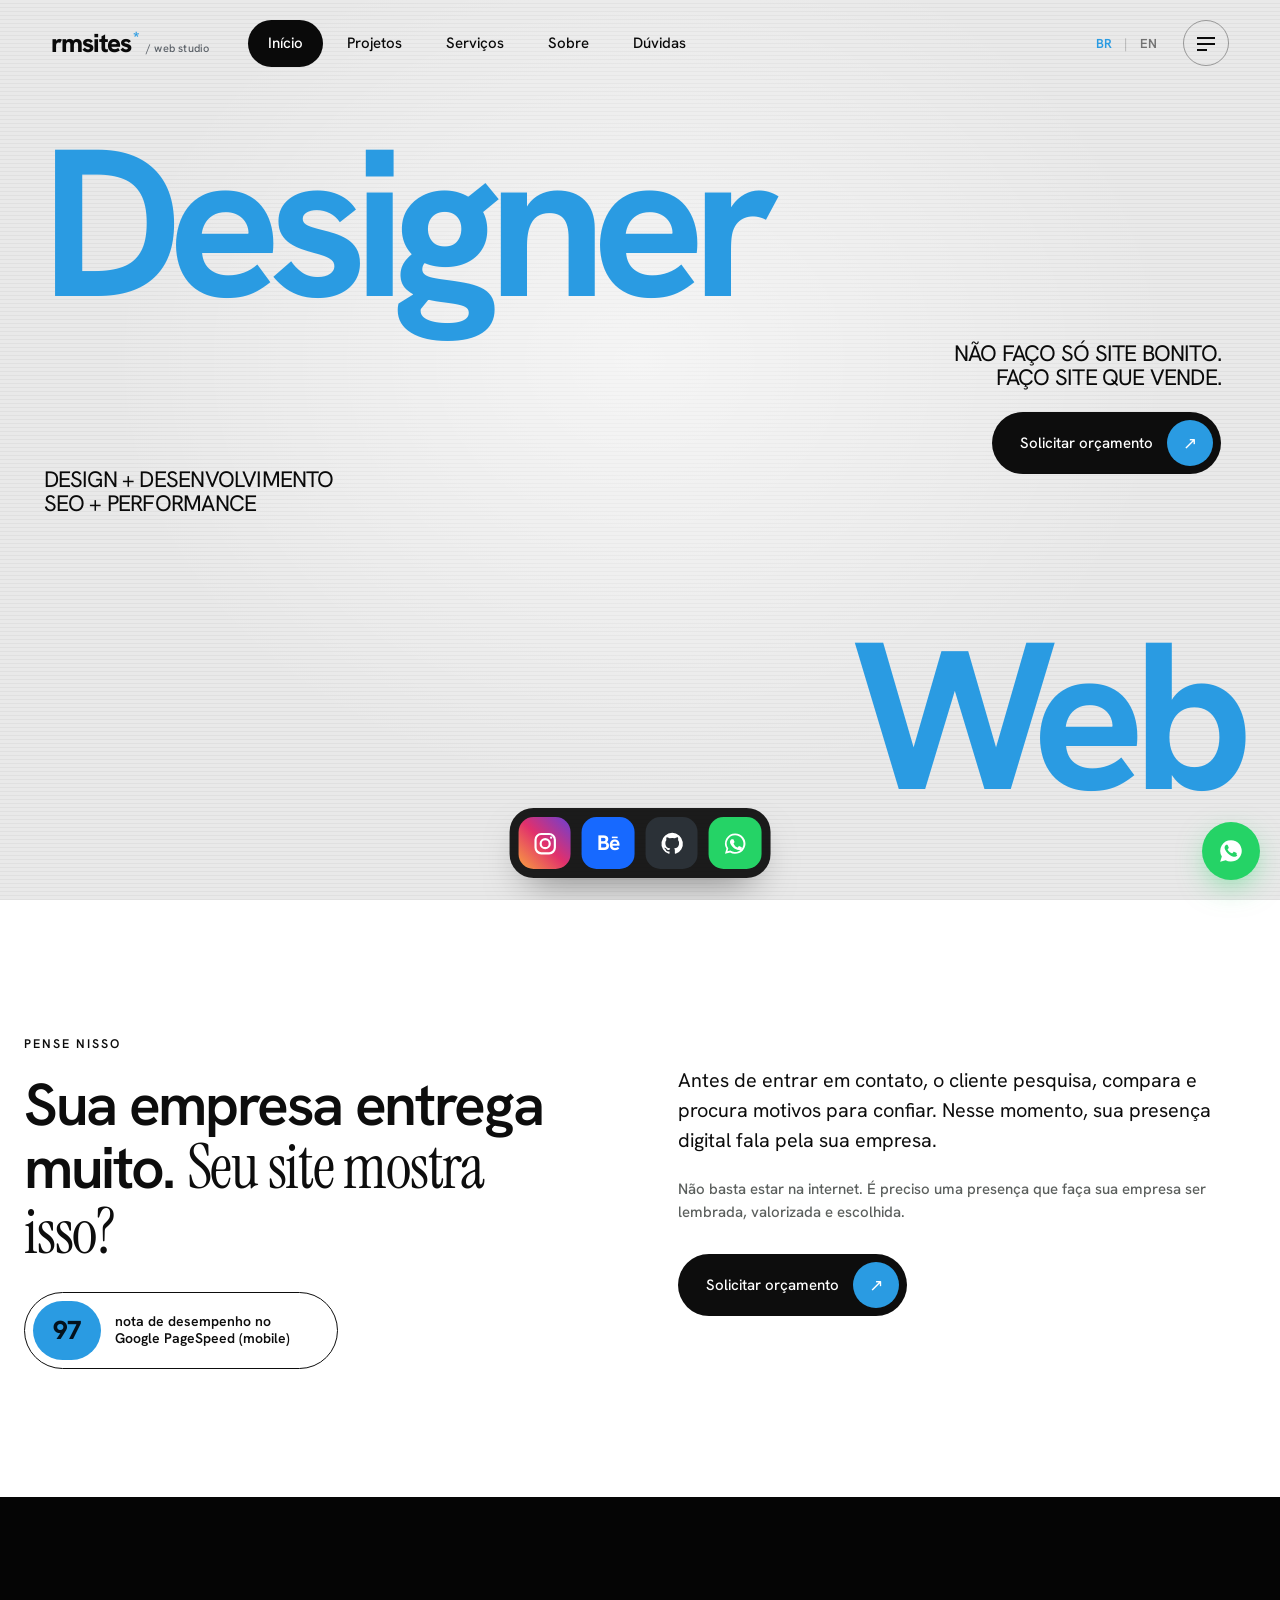
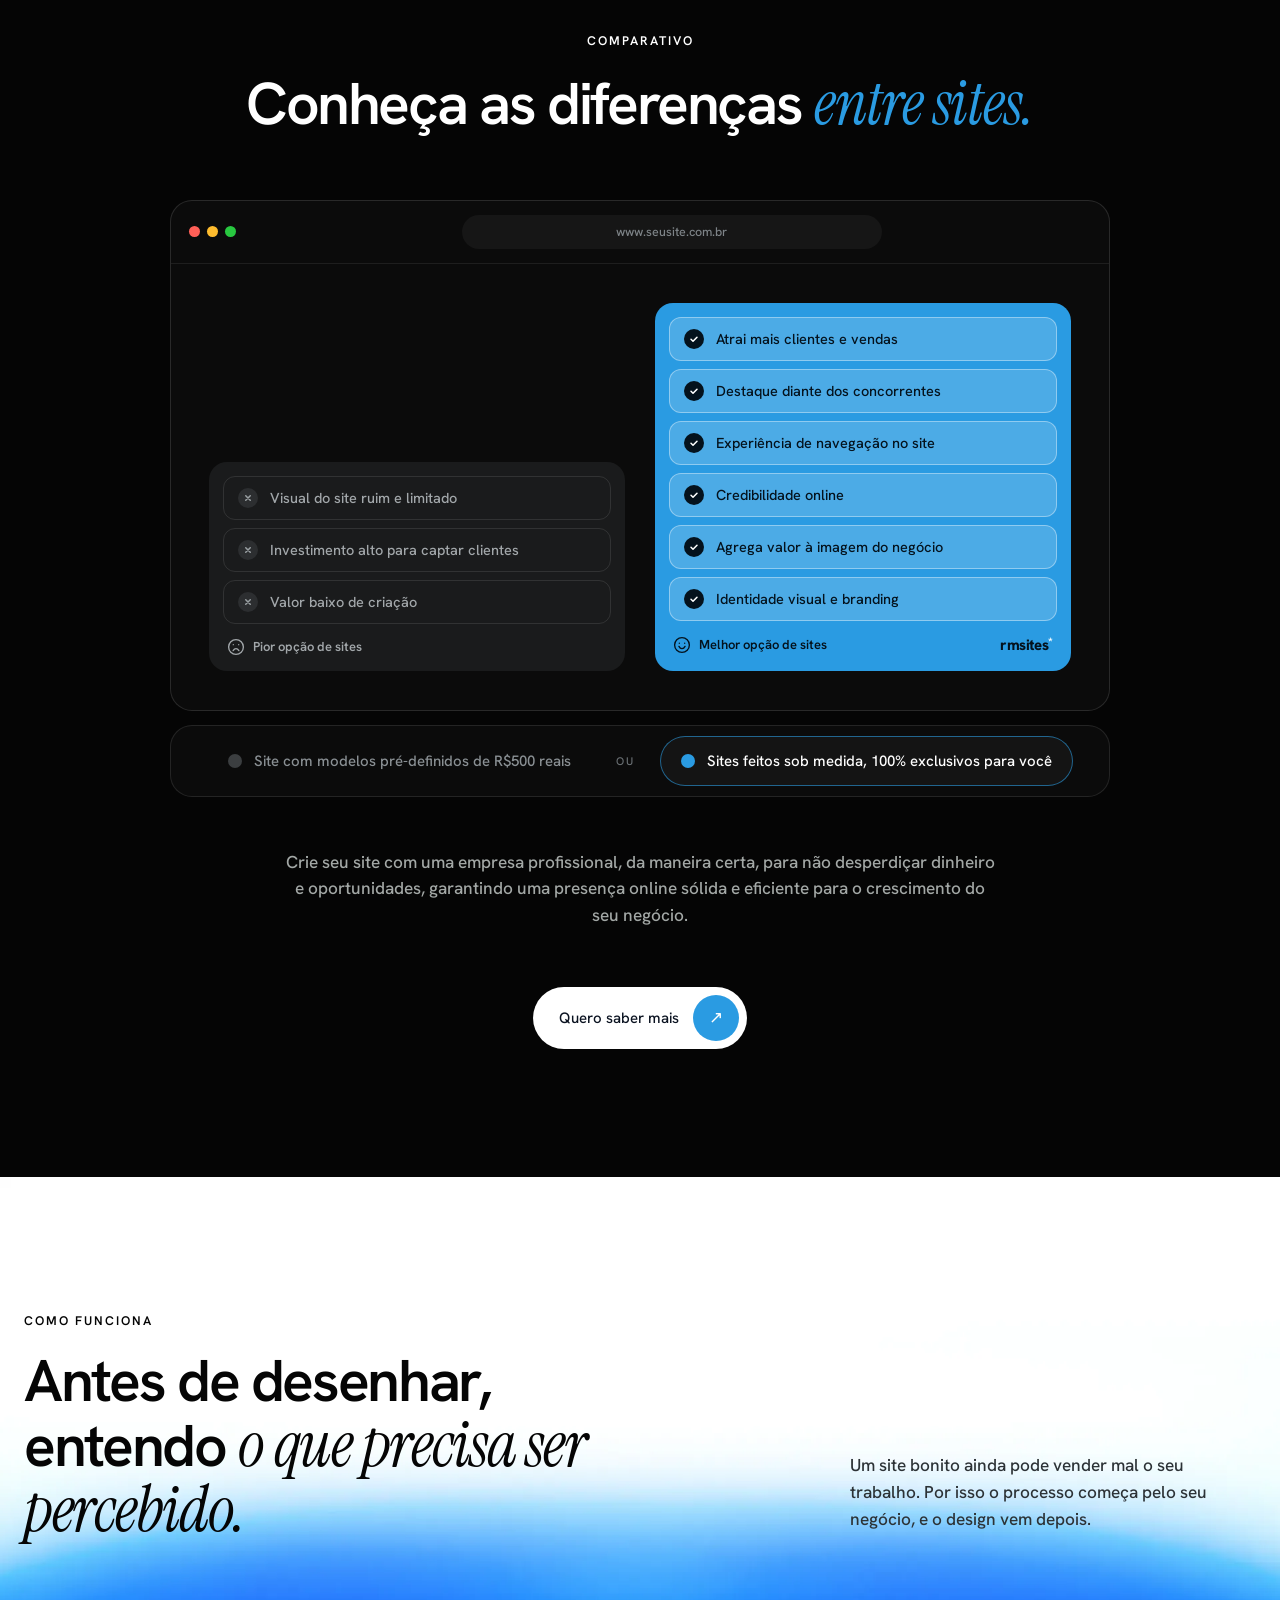
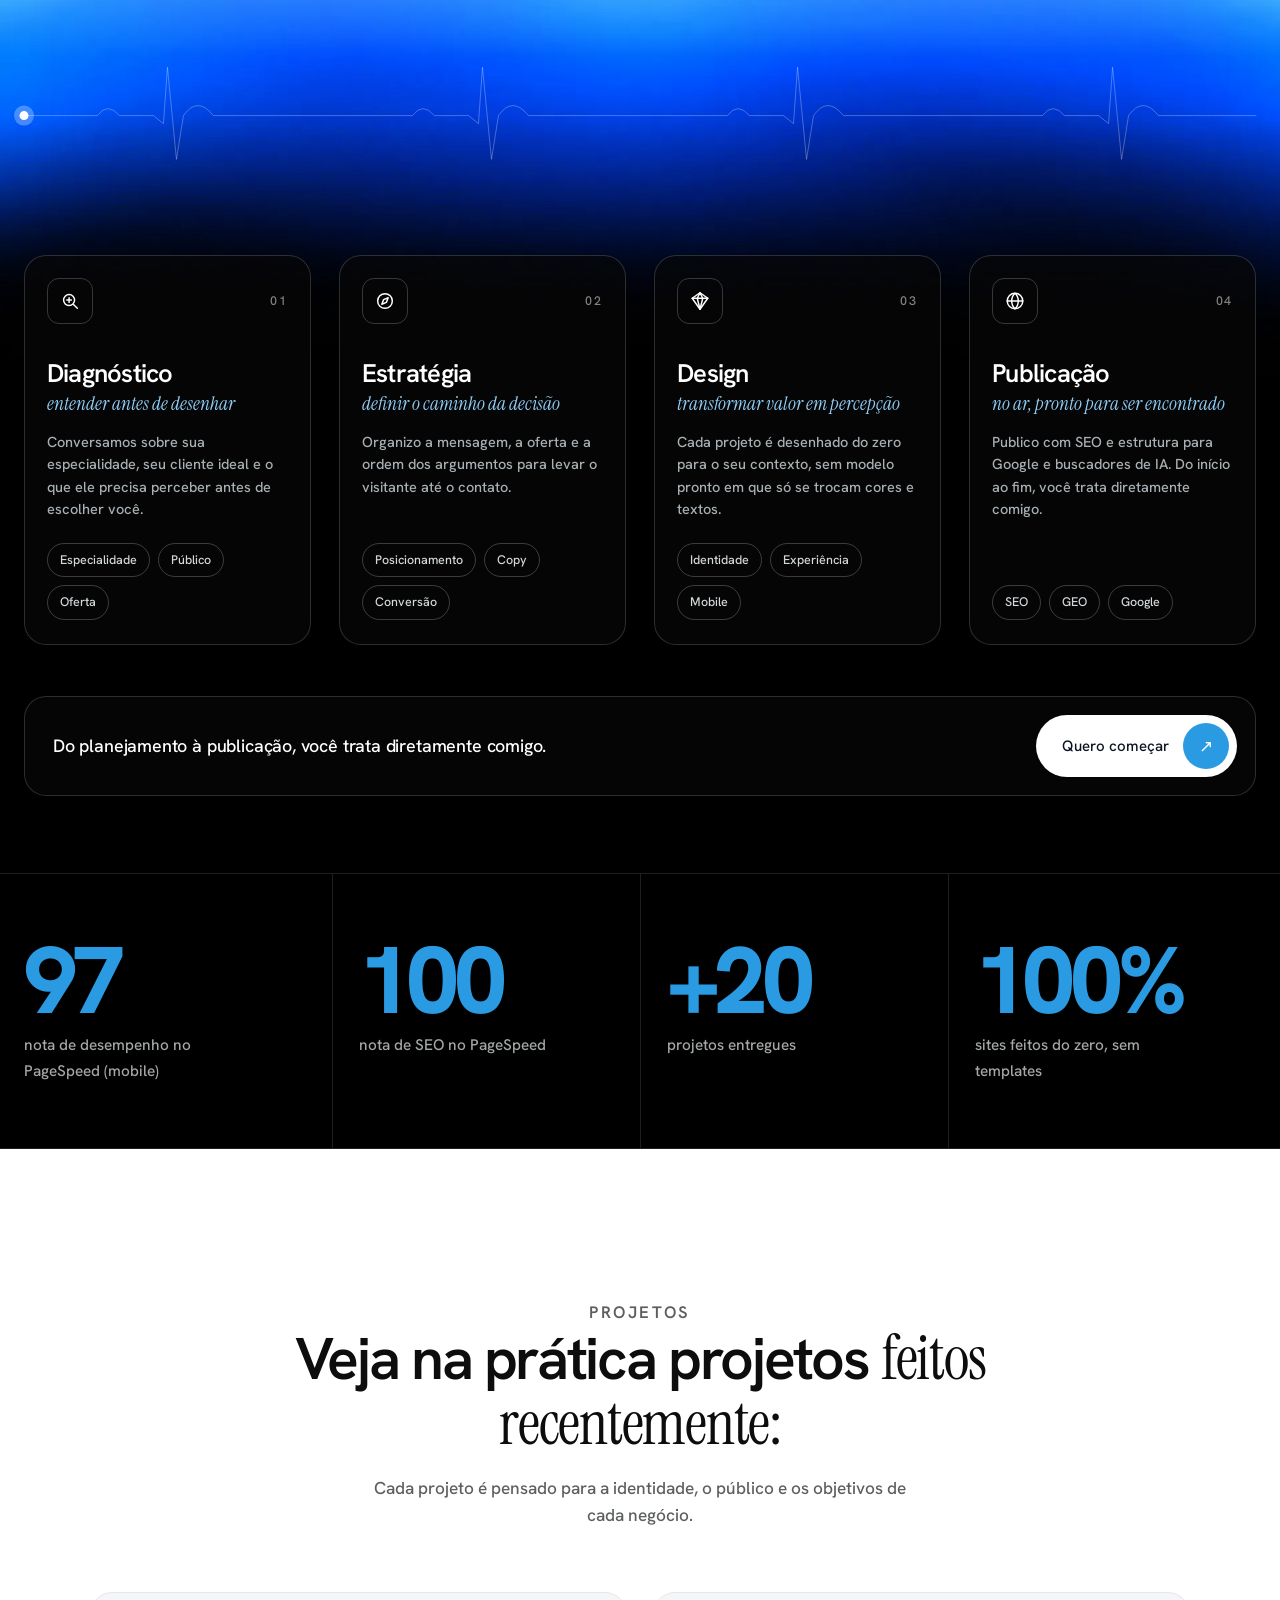
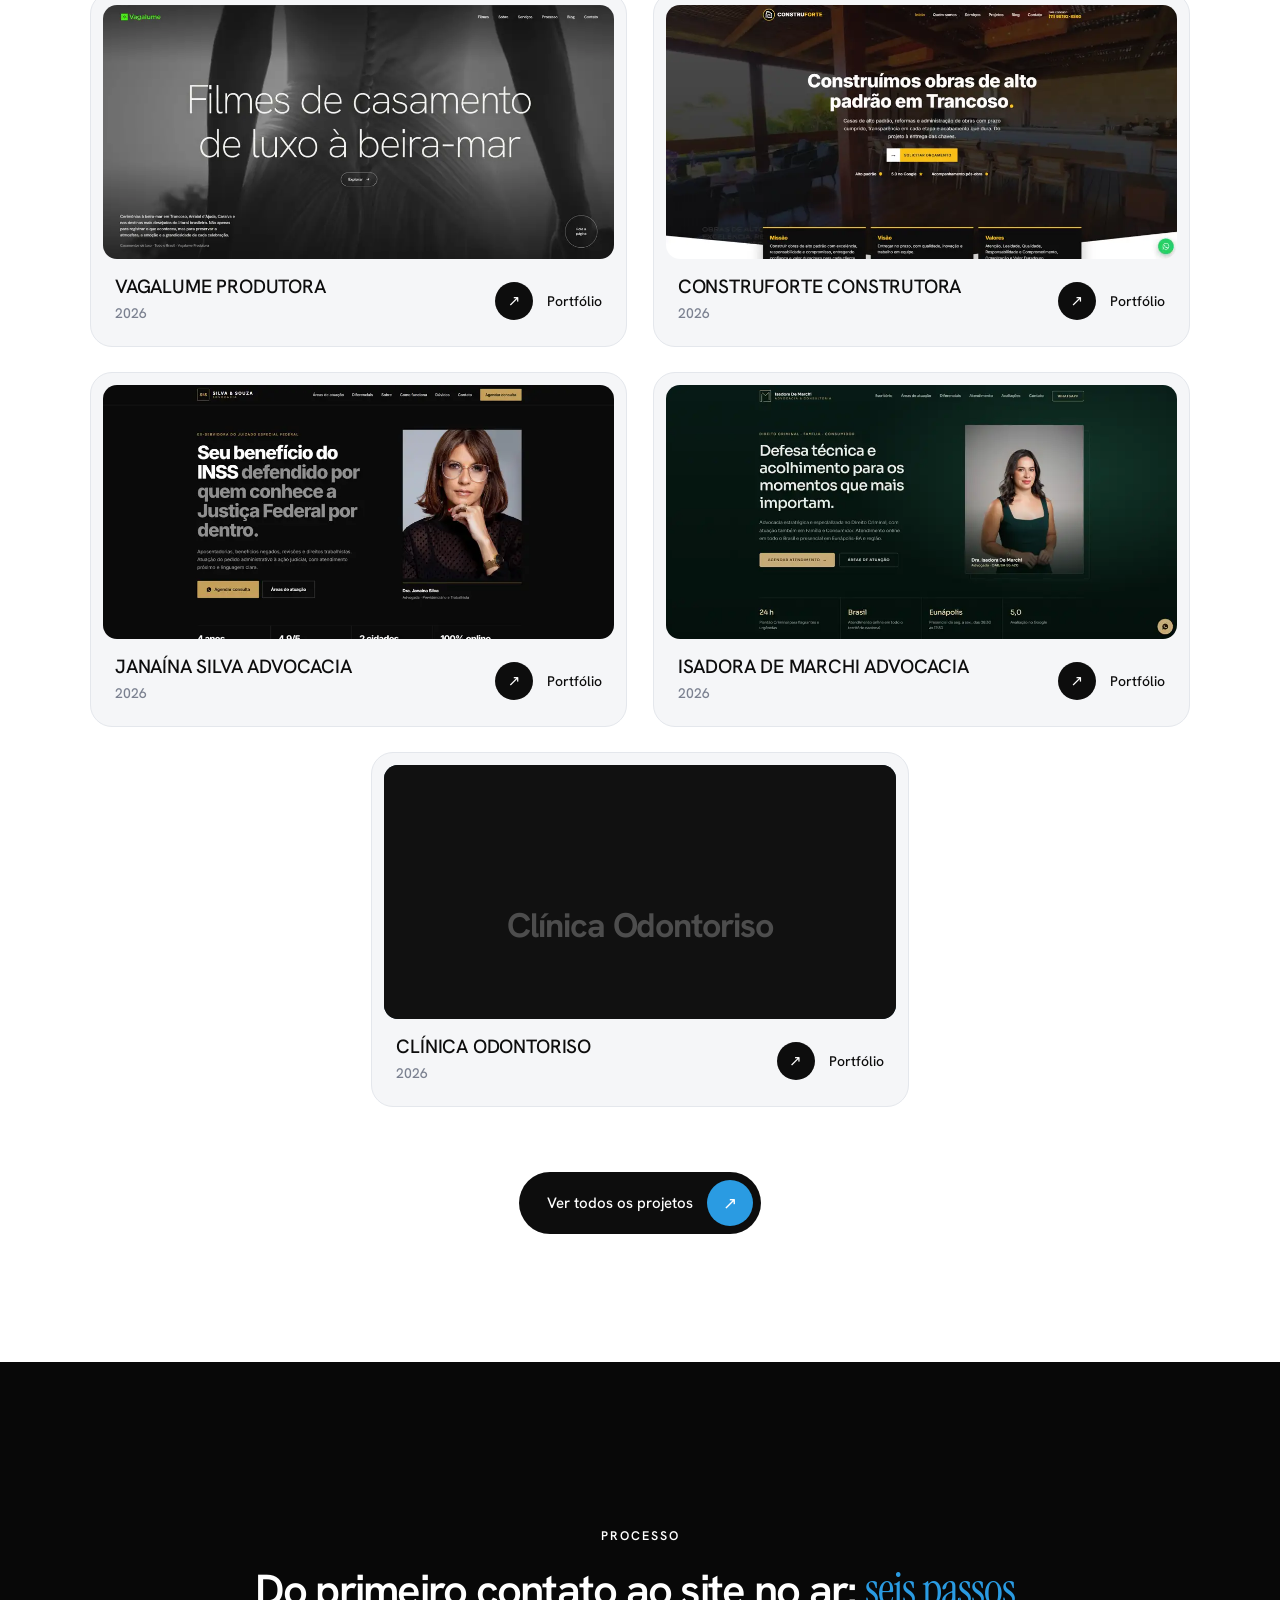
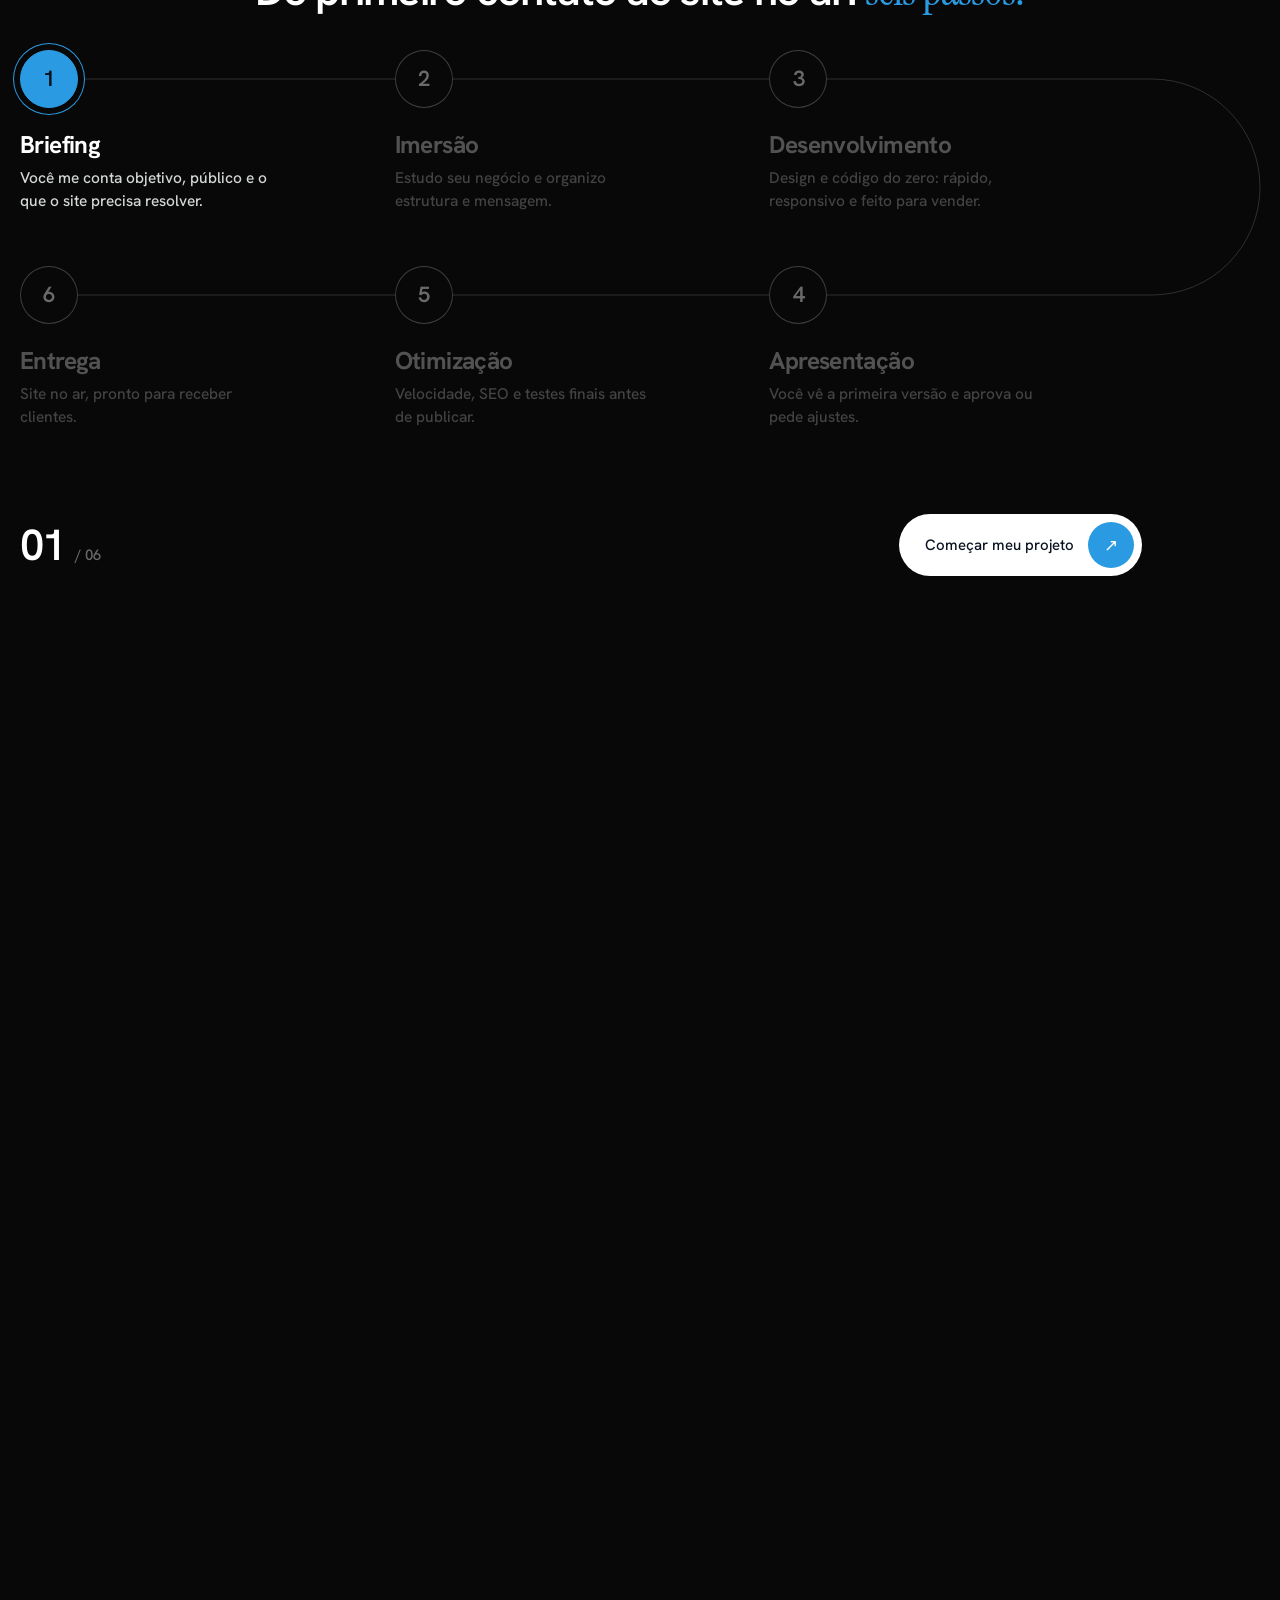
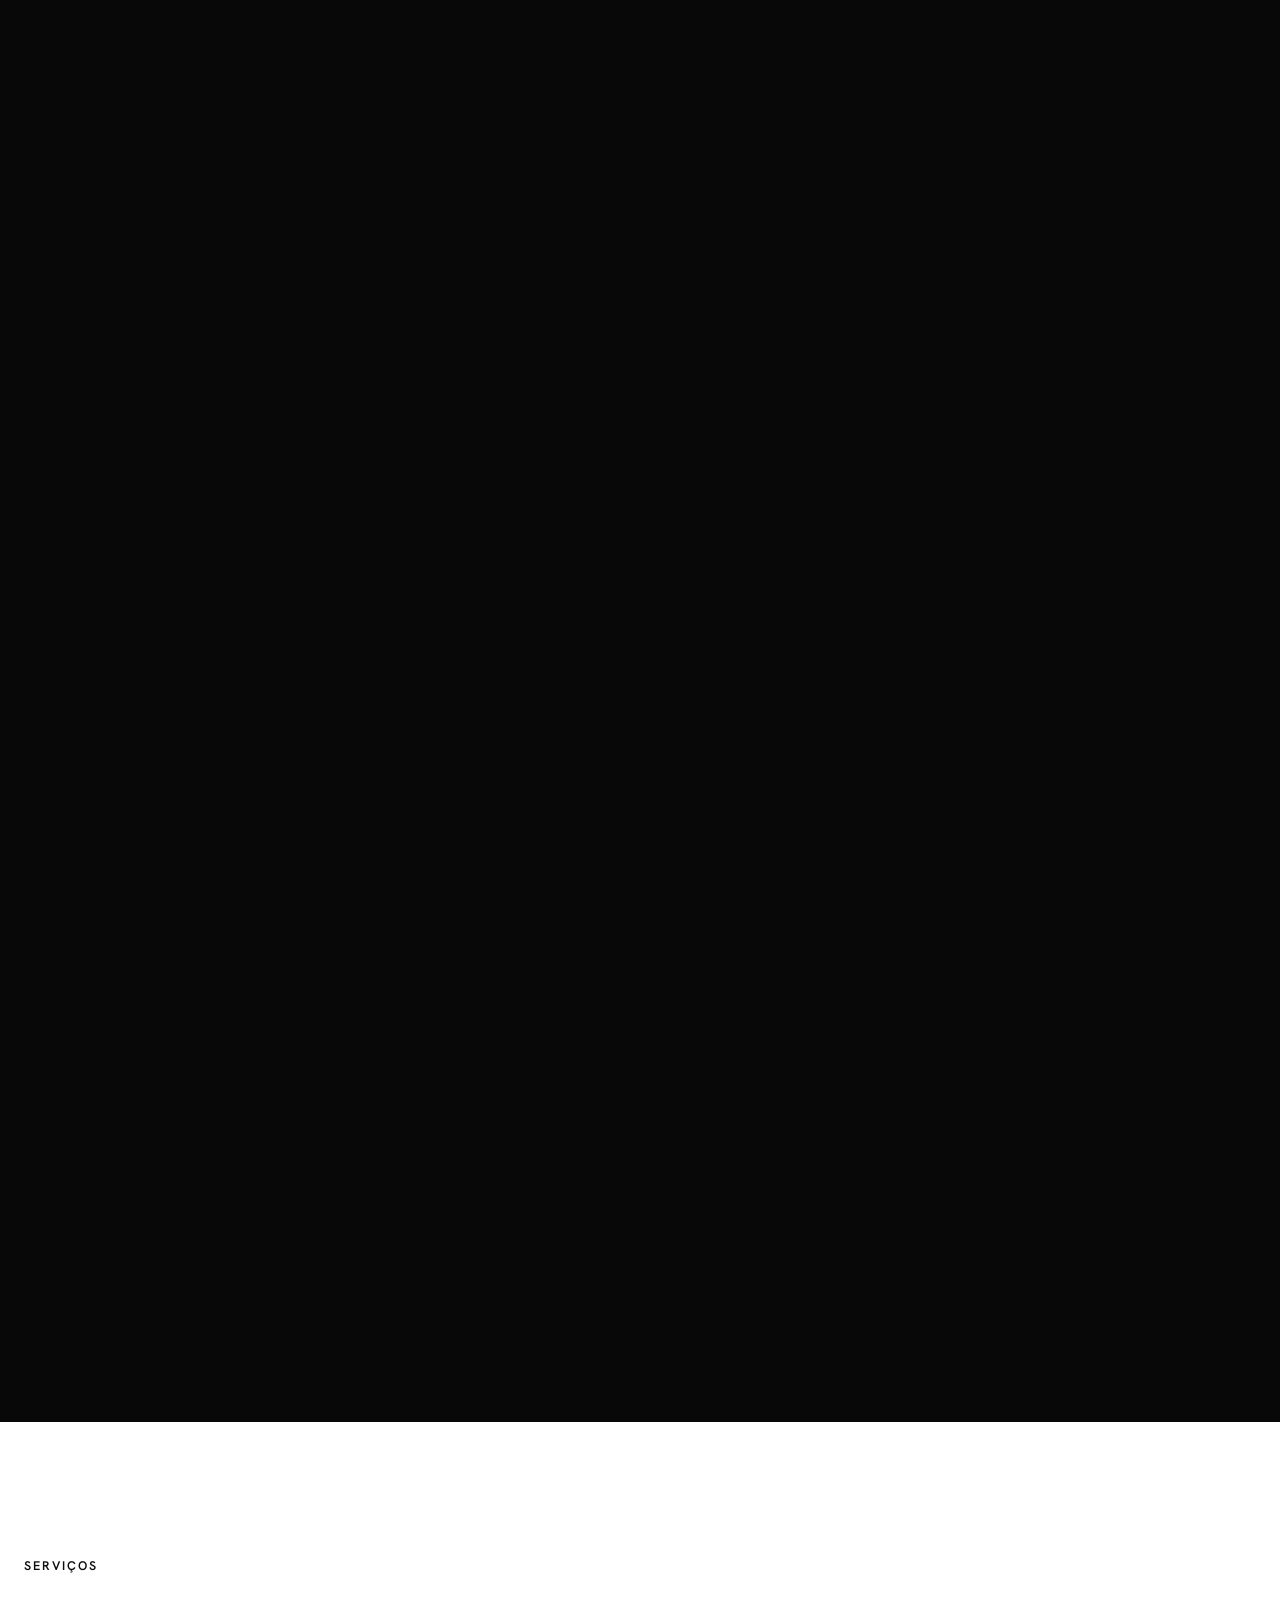
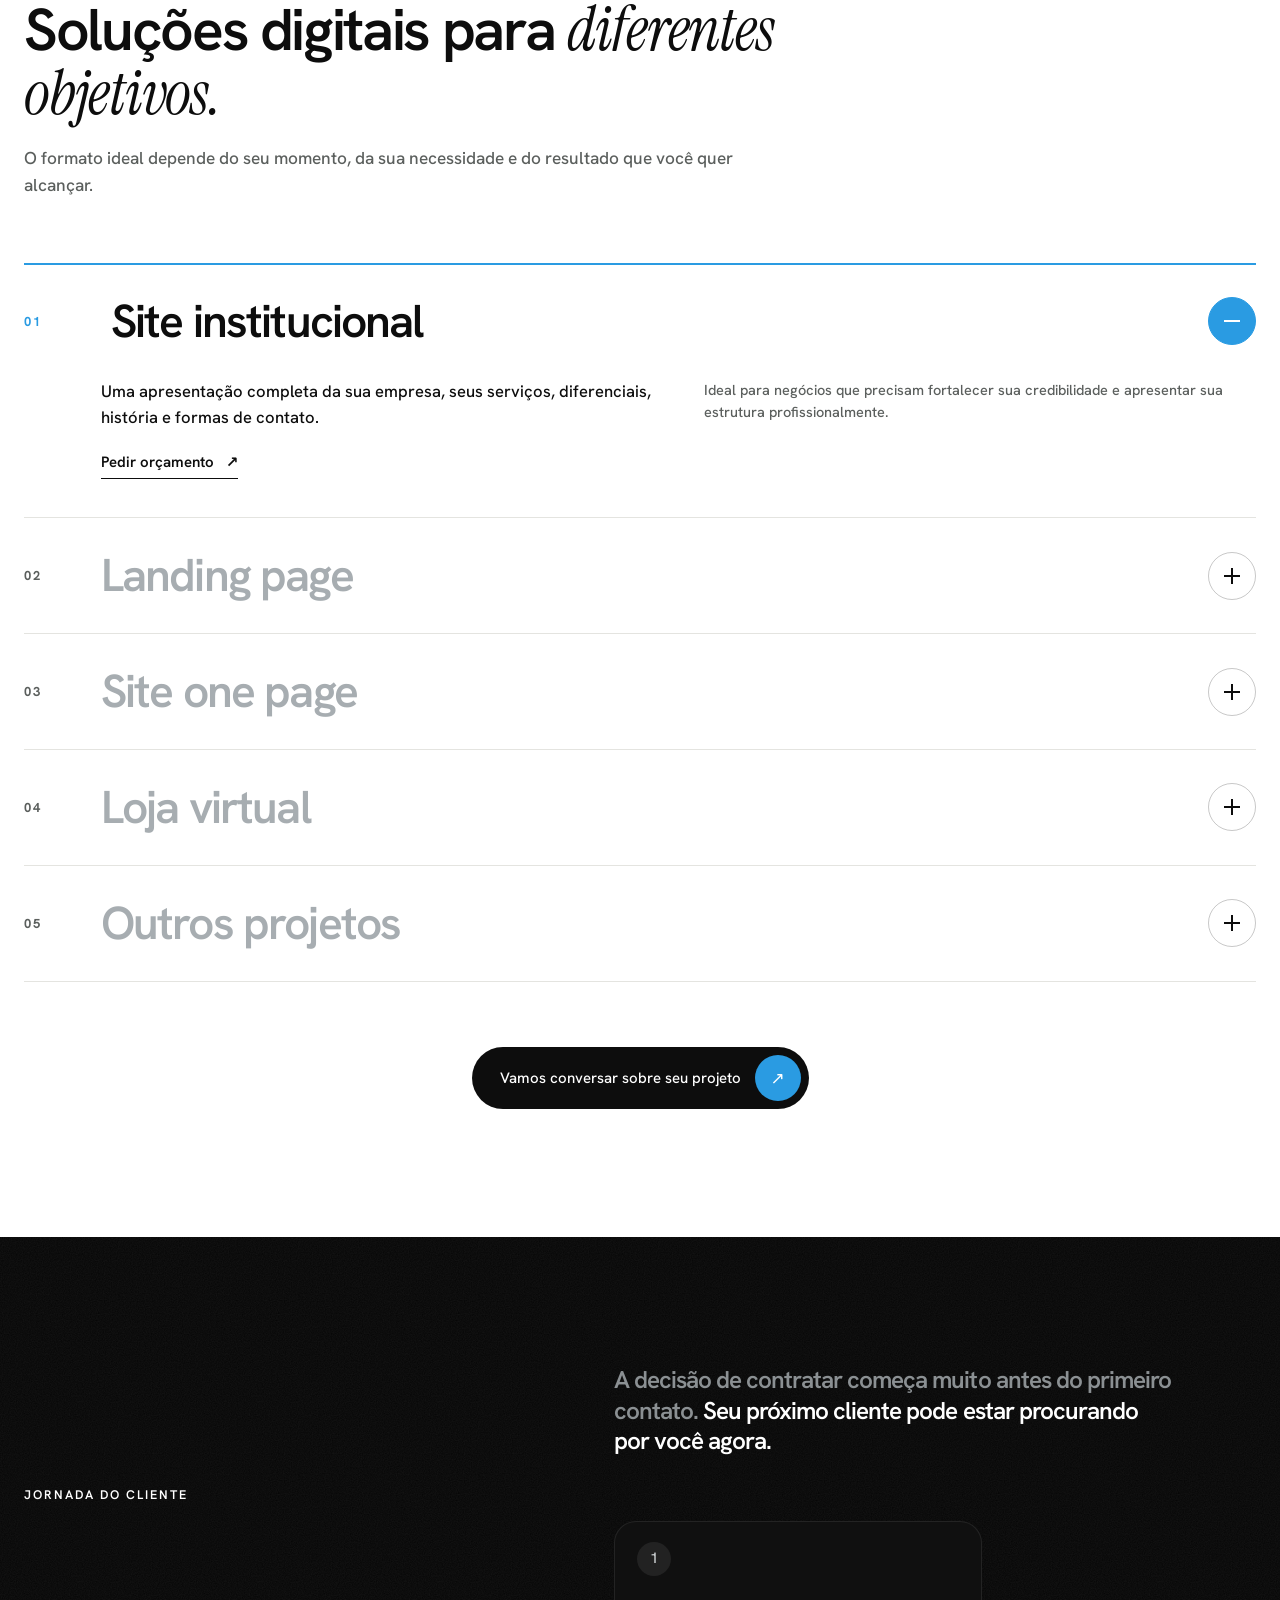
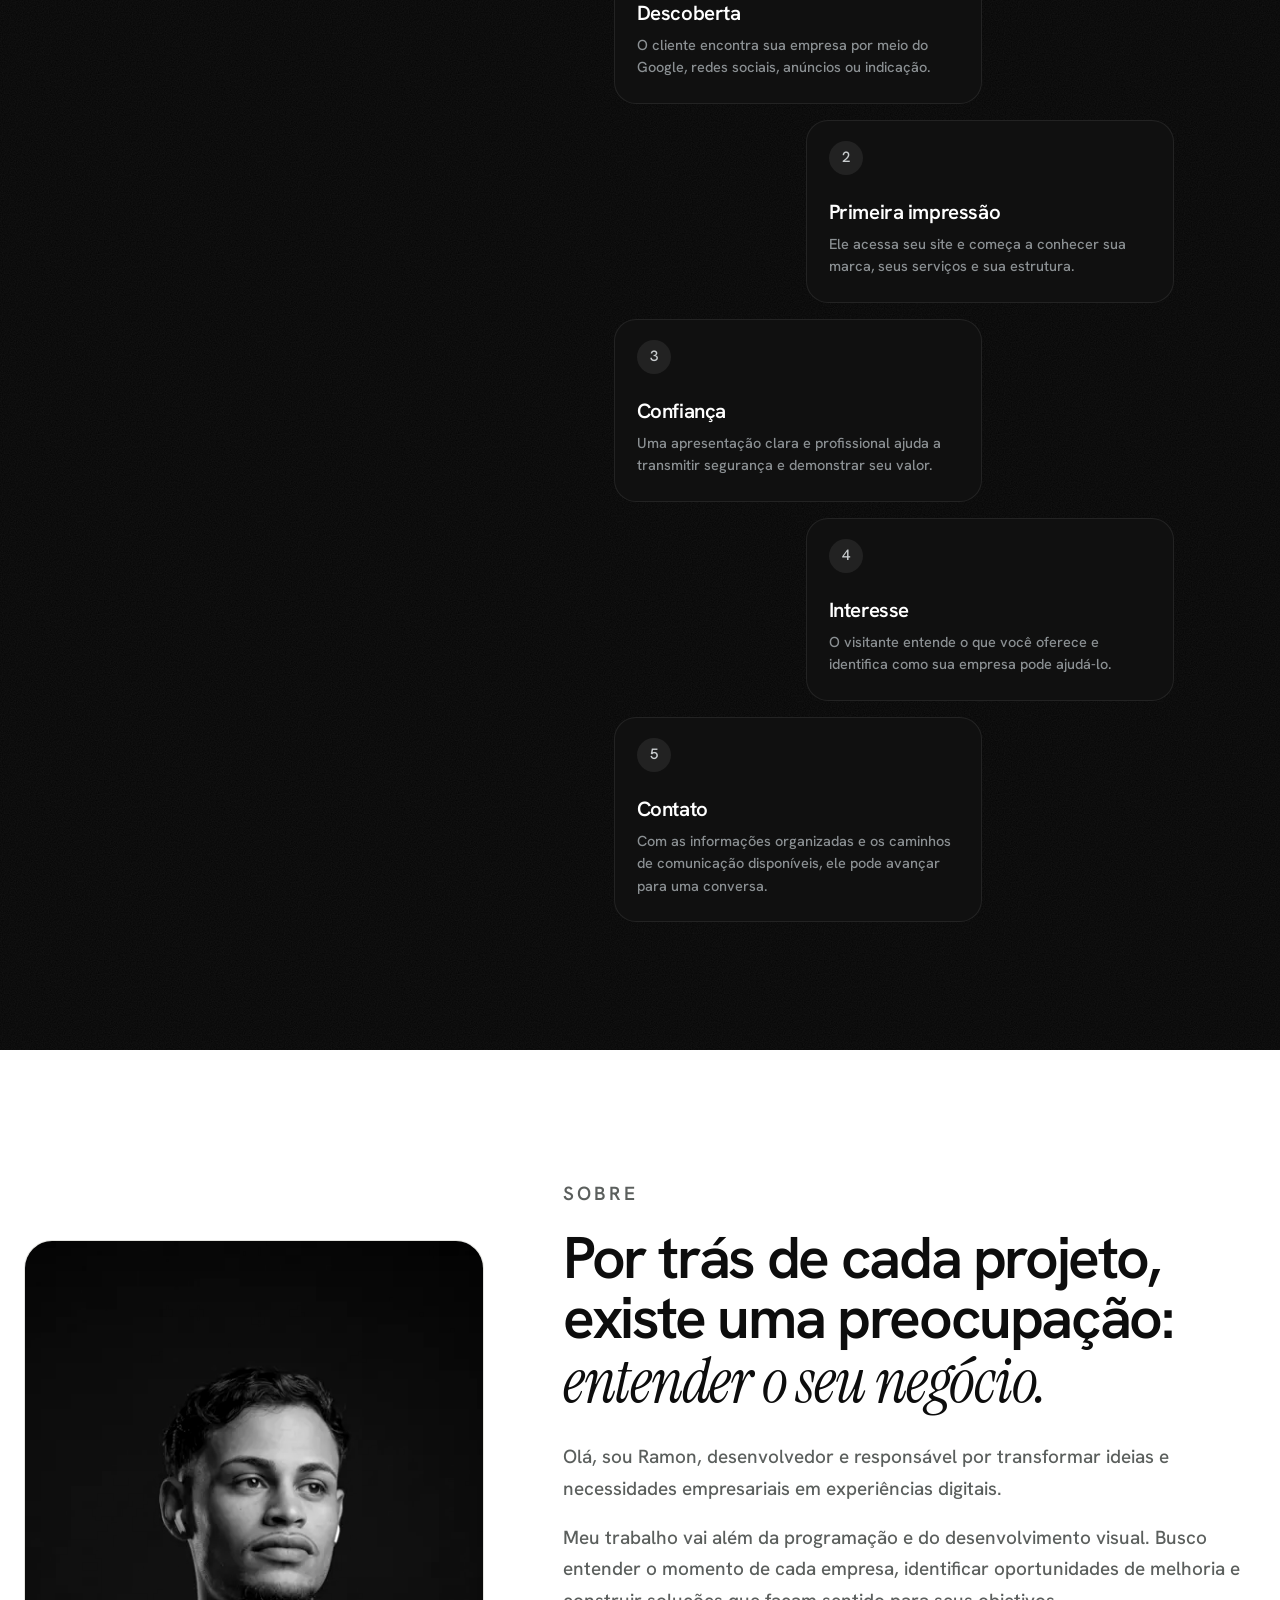
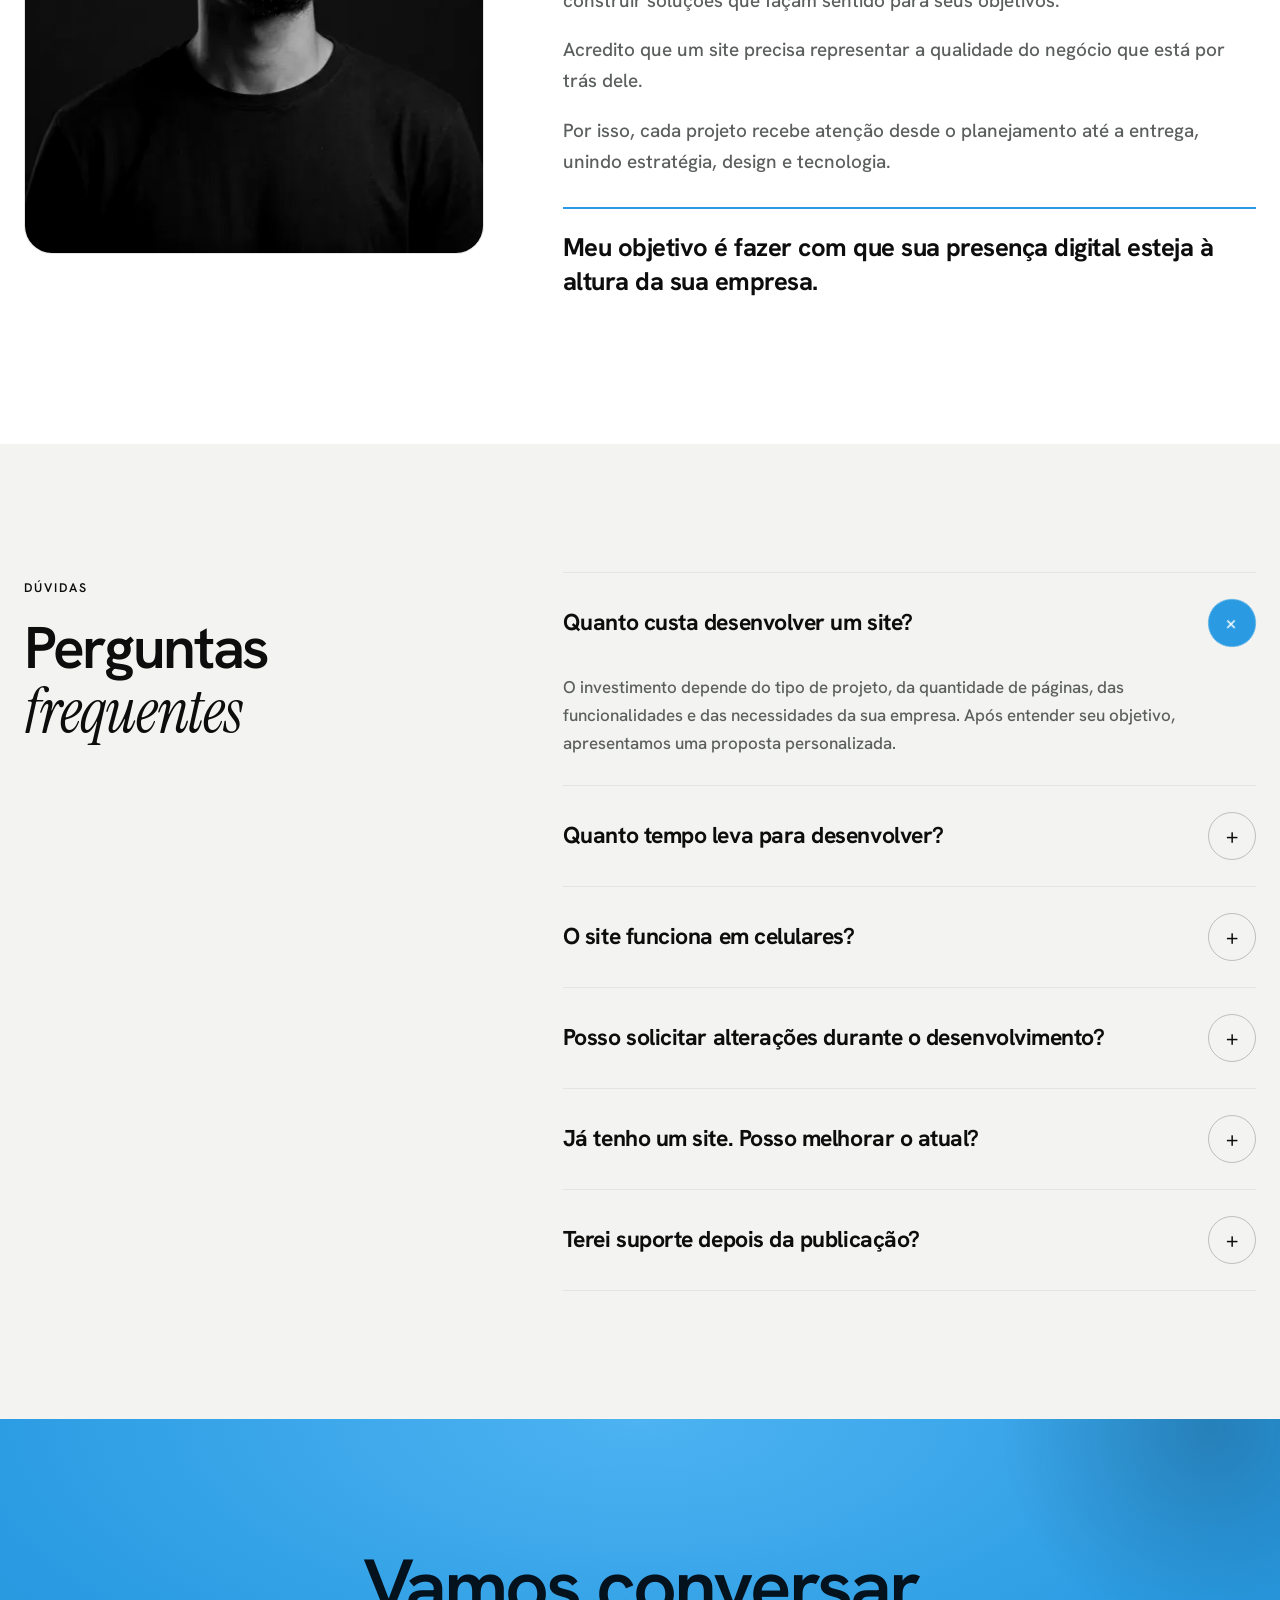
==== index.html @ 3d90bf0c "Site RM SITES: versão inicial com nova seção de CTA Co-Authored-By: Claude Sonnet 5.5 <noreply@anthr" ====
<!DOCTYPE html>
<html lang="pt-BR">
<head>
<meta charset="utf-8">
<meta name="viewport" content="width=device-width, initial-scale=1">
<title>Criação de Sites e SEO em Eunápolis-BA | Ramon · RM SITES</title>
<meta name="description" content="Ramon cria sites profissionais em HTML, CSS e JS com SEO e GEO para aparecer no Google e nas IAs. Atendo Eunápolis, Porto Seguro, Trancoso e todo o Brasil. Entrega em até 7 dias.">
<meta name="author" content="Ramon · RM SITES">
<meta name="robots" content="index, follow, max-image-preview:large, max-snippet:-1, max-video-preview:-1">
<meta name="theme-color" content="#050505">
<meta name="geo.region" content="BR-BA">
<meta name="geo.placename" content="Eunápolis">
<link rel="canonical" href="https://rmsites.com.br/">
<link rel="alternate" hreflang="pt-BR" href="https://rmsites.com.br/">
<link rel="alternate" hreflang="x-default" href="https://rmsites.com.br/">
<link rel="icon" href="favicon.svg" type="image/svg+xml">
<link rel="alternate" type="text/plain" href="llms.txt" title="llms.txt">

<meta property="og:type" content="website">
<meta property="og:locale" content="pt_BR">
<meta property="og:site_name" content="RM SITES">
<meta property="og:title" content="Criação de Sites e SEO em Eunápolis-BA | Ramon · RM SITES">
<meta property="og:description" content="Sites rápidos, bonitos e otimizados para o Google e para as IAs. Veja os projetos e peça seu orçamento.">
<meta property="og:url" content="https://rmsites.com.br/">
<meta property="og:image" content="https://rmsites.com.br/assets/ramon.webp">
<meta property="og:image:alt" content="Ramon, desenvolvedor de sites em Eunápolis-BA">
<meta name="twitter:card" content="summary_large_image">
<meta name="twitter:title" content="Criação de Sites e SEO em Eunápolis-BA | RM SITES">
<meta name="twitter:description" content="Sites profissionais com SEO e GEO. Apareça no Google e nas respostas das IAs.">
<meta name="twitter:image" content="https://rmsites.com.br/assets/ramon.webp">

<link rel="preconnect" href="https://fonts.googleapis.com">
<link rel="preconnect" href="https://fonts.gstatic.com" crossorigin>
<link href="https://fonts.googleapis.com/css2?family=Hanken+Grotesk:wght@300;400;500;600;700;800&family=Instrument+Serif:ital@1&display=swap" rel="stylesheet">
<link rel="stylesheet" href="style.css">
<script>document.documentElement.classList.add("js");try{if(sessionStorage.getItem("rm-loaded"))document.documentElement.classList.add("no-loader")}catch(e){}</script>

<script type="application/ld+json">
{
  "@context": "https://schema.org",
  "@graph": [
    {
      "@type": "WebSite",
      "@id": "https://rmsites.com.br/#website",
      "url": "https://rmsites.com.br/",
      "name": "RM SITES",
      "inLanguage": "pt-BR",
      "publisher": {
        "@id": "https://rmsites.com.br/#negocio"
      }
    },
    {
      "@type": "ProfessionalService",
      "@id": "https://rmsites.com.br/#negocio",
      "name": "RM SITES",
      "alternateName": "Ramon · RM SITES",
      "url": "https://rmsites.com.br/",
      "image": "https://rmsites.com.br/assets/ramon.webp",
      "description": "Criação de sites profissionais, links na bio e lojas virtuais com SEO e GEO (otimização para buscadores e para inteligências artificiais) para profissionais liberais e empresas da Bahia e de todo o Brasil.",
      "slogan": "Sites feitos para serem encontrados.",
      "address": {
        "@type": "PostalAddress",
        "addressLocality": "Eunápolis",
        "addressRegion": "BA",
        "addressCountry": "BR"
      },
      "areaServed": [
        {
          "@type": "City",
          "name": "Eunápolis"
        },
        {
          "@type": "City",
          "name": "Porto Seguro"
        },
        {
          "@type": "City",
          "name": "Trancoso"
        },
        {
          "@type": "City",
          "name": "Itabuna"
        },
        {
          "@type": "City",
          "name": "Salvador"
        },
        {
          "@type": "Country",
          "name": "Brasil"
        }
      ],
      "knowsAbout": [
        "Criação de sites",
        "SEO local",
        "GEO",
        "Generative Engine Optimization",
        "Landing pages",
        "Link na bio",
        "Loja virtual",
        "HTML",
        "CSS",
        "JavaScript"
      ],
      "founder": {
        "@id": "https://rmsites.com.br/#ramon"
      },
      "sameAs": [
        "https://www.instagram.com/ramonocode",
        "https://github.com/ramoncodedev"
      ],
      "hasOfferCatalog": {
        "@type": "OfferCatalog",
        "name": "Serviços",
        "itemListElement": [
          {
            "@type": "Offer",
            "itemOffered": {
              "@type": "Service",
              "name": "Site institucional"
            }
          },
          {
            "@type": "Offer",
            "itemOffered": {
              "@type": "Service",
              "name": "Landing page"
            }
          },
          {
            "@type": "Offer",
            "itemOffered": {
              "@type": "Service",
              "name": "Site one page"
            }
          },
          {
            "@type": "Offer",
            "itemOffered": {
              "@type": "Service",
              "name": "Loja virtual"
            }
          },
          {
            "@type": "Offer",
            "itemOffered": {
              "@type": "Service",
              "name": "Redesign e otimização de sites"
            }
          },
          {
            "@type": "Offer",
            "itemOffered": {
              "@type": "Service",
              "name": "Identidade visual e branding"
            }
          },
          {
            "@type": "Offer",
            "itemOffered": {
              "@type": "Service",
              "name": "Sistemas e plataformas personalizados"
            }
          }
        ]
      }
    },
    {
      "@type": "Person",
      "@id": "https://rmsites.com.br/#ramon",
      "name": "Ramon",
      "jobTitle": "Desenvolvedor de sites e fundador da RM SITES",
      "image": "https://rmsites.com.br/assets/ramon.webp",
      "url": "https://rmsites.com.br/",
      "homeLocation": {
        "@type": "City",
        "name": "Eunápolis"
      },
      "worksFor": {
        "@id": "https://rmsites.com.br/#negocio"
      },
      "sameAs": [
        "https://www.instagram.com/ramonocode",
        "https://github.com/ramoncodedev"
      ]
    },
    {
      "@type": "ItemList",
      "name": "Projetos da RM SITES",
      "itemListElement": [
        {
          "@type": "ListItem",
          "position": 1,
          "name": "Vagalume Produtora",
          "url": "https://vagalumeprodutora.vercel.app/"
        },
        {
          "@type": "ListItem",
          "position": 2,
          "name": "Construforte Construtora",
          "url": "https://construforteconstrutora.vercel.app/"
        },
        {
          "@type": "ListItem",
          "position": 3,
          "name": "Janaína Silva Advocacia",
          "url": "https://janainasilvaadvocacia.vercel.app/"
        },
        {
          "@type": "ListItem",
          "position": 4,
          "name": "Isadora De Marchi Advocacia",
          "url": "https://isadorademarchiadv.vercel.app/"
        },
        {
          "@type": "ListItem",
          "position": 5,
          "name": "Clínica Odontoriso",
          "url": "https://odontorisoeunapolis.vercel.app/"
        }
      ]
    },
    {
      "@type": "FAQPage",
      "mainEntity": [
        {
          "@type": "Question",
          "name": "Quanto custa desenvolver um site?",
          "acceptedAnswer": {
            "@type": "Answer",
            "text": "O investimento depende do tipo de projeto, da quantidade de páginas, das funcionalidades e das necessidades da sua empresa. Após entender seu objetivo, apresentamos uma proposta personalizada."
          }
        },
        {
          "@type": "Question",
          "name": "Quanto tempo leva para desenvolver?",
          "acceptedAnswer": {
            "@type": "Answer",
            "text": "O prazo varia de acordo com a complexidade do projeto e a disponibilidade dos materiais e informações necessários."
          }
        },
        {
          "@type": "Question",
          "name": "O site funciona em celulares?",
          "acceptedAnswer": {
            "@type": "Answer",
            "text": "Sim. Os projetos são desenvolvidos para oferecer uma experiência responsiva em celulares, tablets e computadores."
          }
        },
        {
          "@type": "Question",
          "name": "Posso solicitar alterações durante o desenvolvimento?",
          "acceptedAnswer": {
            "@type": "Answer",
            "text": "Sim. O processo contempla etapas de alinhamento e aprovação para que o resultado esteja de acordo com o que foi definido."
          }
        },
        {
          "@type": "Question",
          "name": "Já tenho um site. Posso melhorar o atual?",
          "acceptedAnswer": {
            "@type": "Answer",
            "text": "Sim. Podemos analisar a estrutura existente e trabalhar em melhorias de design, navegação, performance e experiência, sem necessariamente começar do zero."
          }
        },
        {
          "@type": "Question",
          "name": "Terei suporte depois da publicação?",
          "acceptedAnswer": {
            "@type": "Answer",
            "text": "Sim. As condições de suporte e manutenção são alinhadas de acordo com a proposta de cada projeto."
          }
        }
      ]
    }
  ]
}
</script>
</head>
<body>
<div class="loader" id="loader" aria-hidden="true"><div class="loader__in"><span class="loader__n" id="loaderN">0</span><span class="loader__p">%</span><div class="loader__bar"><i id="loaderBar"></i></div></div></div>
<a class="skip" href="#conteudo">Pular para o conteúdo</a>

<header class="header" id="topo">
  <div class="header__l"><a class="brand" href="#topo" aria-label="RM SITES, página inicial">rm<span>sites</span><i>*</i><small>/ web studio</small></a><nav class="pnav" aria-label="Principal"><a class="is-on" href="#topo" data-en="Home">Início</a><a href="#projetos" data-en="Projects">Projetos</a><a href="#servicos" data-en="Services">Serviços</a><a href="#sobre" data-en="About">Sobre</a><a href="#duvidas" data-en="FAQ">Dúvidas</a></nav></div>
  <div class="header__right">
    <div class="lang" role="group" aria-label="Idioma"><button type="button" class="is-on" data-lang="pt" aria-pressed="true">BR</button><b>|</b><button type="button" data-lang="en" aria-pressed="false">EN</button></div>
    <button class="burger" id="burger" aria-label="Abrir menu" aria-expanded="false" aria-controls="menu"><span></span><span></span><span></span></button>
  </div>
</header>

<div class="menu" id="menu" aria-hidden="true">
  <nav aria-label="Principal"><ul><li><a href="#topo" data-en="Home"><i>01</i>Início</a></li><li><a href="#projetos" data-en="Projects"><i>02</i>Projetos</a></li><li><a href="#servicos" data-en="Services"><i>03</i>Serviços</a></li><li><a href="#sobre" data-en="About"><i>04</i>Sobre</a></li><li><a href="#contato" data-en="Contact"><i>05</i>Contato</a></li></ul></nav>
  <div class="menu__foot">
    <p data-en="Let's talk?">Vamos conversar?</p>
    <a href="https://wa.me/5573900000000?text=Ol%C3%A1%20Ramon%21%20Vi%20seu%20site%20e%20quero%20conversar." target="_blank" rel="noopener">WhatsApp</a>
    <a href="https://www.instagram.com/ramonocode" target="_blank" rel="me noopener">Instagram</a>
    <a href="https://github.com/ramoncodedev" target="_blank" rel="me noopener">GitHub</a>
  </div>
</div>

<main id="conteudo">

<!-- HERO -->
<section class="hero3" id="topo-hero">
  <h1 class="hero3__h"><span class="hero3__l1" data-en="Web">Designer</span><span class="hero3__l2" data-en="Design">Web</span><span class="sr" data-en=" — strategic, fast websites that elevate your brand and generate business opportunities"> — sites estratégicos e rápidos que valorizam sua marca e geram oportunidades de negócio</span></h1>
  <picture class="hero3__me"><source media="(max-width:900px)" srcset="assets/ramon-cut-m.webp"><img src="assets/ramon-cut.webp" width="1200" height="1276" alt="Ramon Silva, designer e desenvolvedor de sites" fetchpriority="high" decoding="async"></picture>
  <p class="hero3__s hero3__s--l" data-en="Design + development<br>SEO + performance">Design + desenvolvimento<br>SEO + performance</p>
  <div class="hero3__s hero3__s--r">
    <p data-en="I don&#x27;t just make pretty sites. I make sites that sell.">Não faço só site bonito. Faço site que vende.</p>
    <a class="pill pill--k" href="https://wa.me/5573900000000?text=Ol%C3%A1%20Ramon!%20Quero%20solicitar%20um%20or%C3%A7amento." target="_blank" rel="noopener"><span data-en="Request a quote">Solicitar orçamento</span><i aria-hidden="true">↗</i></a>
  </div>
  <nav class="hero3__dock" aria-label="Redes">
    <a href="https://www.instagram.com/ramonocode" target="_blank" rel="me noopener" aria-label="Instagram" class="d-ig"><svg viewBox="0 0 24 24" fill="none" stroke="#fff" stroke-width="1.9"><rect x="3.5" y="3.5" width="17" height="17" rx="5"/><circle cx="12" cy="12" r="4"/><circle cx="17.2" cy="6.8" r="1" fill="#fff" stroke="none"/></svg></a>
    <a href="https://www.behance.net/ramonsilva16" target="_blank" rel="me noopener" aria-label="Behance" class="d-be"><b>Bē</b></a>
    <a href="https://github.com/ramoncodedev" target="_blank" rel="me noopener" aria-label="GitHub" class="d-gh"><svg viewBox="0 0 24 24" fill="#fff"><path d="M12 2.5a9.5 9.5 0 0 0-3 18.5c.5.1.65-.2.65-.46v-1.7c-2.65.58-3.2-1.27-3.2-1.27-.43-1.1-1.06-1.4-1.06-1.4-.87-.6.07-.58.07-.58.96.07 1.47.99 1.47.99.85 1.46 2.24 1.04 2.78.8.09-.62.33-1.04.6-1.28-2.1-.24-4.34-1.05-4.34-4.7 0-1.04.37-1.89.98-2.55-.1-.24-.43-1.2.09-2.5 0 0 .8-.26 2.6.97a9 9 0 0 1 4.74 0c1.8-1.23 2.6-.97 2.6-.97.52 1.3.19 2.26.1 2.5.6.66.97 1.51.97 2.55 0 3.66-2.24 4.46-4.37 4.7.34.3.65.88.65 1.78v2.64c0 .26.15.56.66.46A9.5 9.5 0 0 0 12 2.5z"/></svg></a>
    <a href="https://wa.me/5573900000000?text=Ol%C3%A1%20Ramon!%20Vi%20seu%20site%20e%20quero%20conversar." target="_blank" rel="noopener" aria-label="WhatsApp" class="d-wa"><svg viewBox="0 0 24 24" fill="#fff"><path d="M12 3a9 9 0 0 0-7.7 13.6L3 21l4.5-1.2A9 9 0 1 0 12 3zm0 1.7a7.3 7.3 0 1 1-3.9 13.5l-.3-.2-2.6.7.7-2.5-.2-.3A7.3 7.3 0 0 1 12 4.7zm-3 3.4c-.2 0-.5.1-.7.4-.3.3-.9.9-.9 2.1 0 1.2.9 2.4 1 2.6.1.2 1.8 2.8 4.4 3.8 2.2.9 2.6.7 3.1.7.5 0 1.5-.6 1.7-1.2.2-.6.2-1.1.2-1.2-.1-.1-.2-.2-.5-.3l-1.6-.8c-.2-.1-.4-.1-.6.1l-.7.9c-.1.2-.3.2-.5.1-.3-.1-1.1-.4-2-1.3-.7-.7-1.2-1.5-1.3-1.8-.1-.2 0-.4.1-.5l.4-.5c.1-.1.2-.3.2-.5.1-.2 0-.3 0-.5l-.7-1.7c-.2-.4-.4-.4-.5-.4z"/></svg></a>
  </nav>
</section>


<!-- PROBLEMA -->
<section class="section section--light val" id="problema">
  <div class="wrap val__grid">
    <div class="val__head reveal">
      <p class="kicker" data-en="Think about it">Pense nisso</p>
      <h2 data-en="Your company delivers a lot. <em>Does your website show it?</em>">Sua empresa entrega muito. <em>Seu site mostra isso?</em></h2>
      <div class="val__badge"><b>97</b><span data-en="performance score on Google PageSpeed (mobile)">nota de desempenho no Google PageSpeed (mobile)</span></div>
    </div>
    <div class="val__body reveal">
      <p class="val__lead" data-en="Before getting in touch, a potential customer researches, compares and looks for reasons to trust. At that moment, your digital presence speaks for your company.">Antes de entrar em contato, o cliente pesquisa, compara e procura motivos para confiar. Nesse momento, sua presença digital fala pela sua empresa.</p>
      <p class="val__sm" data-en="Being online is not enough. You need a presence that makes your company remembered, valued and chosen.">Não basta estar na internet. É preciso uma presença que faça sua empresa ser lembrada, valorizada e escolhida.</p>
      <a class="pill pill--k" href="https://wa.me/5573900000000?text=Ol%C3%A1%20Ramon!%20Quero%20solicitar%20um%20or%C3%A7amento." target="_blank" rel="noopener"><span data-en="Request a quote">Solicitar orçamento</span><i aria-hidden="true">↗</i></a>
    </div>
  </div>
</section>

<!-- STATEMENT -->
<section class="section section--dark cmp" id="diferencas" data-mode="template">
  <div class="wrap">
    <header class="cmp__head reveal">
      <p class="kicker" data-en="Compare">Comparativo</p>
      <h2 data-en="Know the differences <em>between websites.</em>">Conheça as diferenças <em>entre sites.</em></h2>
    </header>
    <div class="cmp__win reveal">
      <div class="cmp__bar"><span class="cmp__dots" aria-hidden="true"><i></i><i></i><i></i></span><span class="cmp__url" aria-hidden="true">www.seusite.com.br</span></div>
      <div class="cmp__body">
        <article class="cmp__card cmp__card--bad"><ul><li><i><svg viewBox="0 0 16 16" aria-hidden="true"><path d="m5 5 6 6M11 5l-6 6"/></svg></i><span data-en="Poor, limited site design">Visual do site ruim e limitado</span></li><li><i><svg viewBox="0 0 16 16" aria-hidden="true"><path d="m5 5 6 6M11 5l-6 6"/></svg></i><span data-en="High spend to attract customers">Investimento alto para captar clientes</span></li><li><i><svg viewBox="0 0 16 16" aria-hidden="true"><path d="m5 5 6 6M11 5l-6 6"/></svg></i><span data-en="Low creation cost">Valor baixo de criação</span></li></ul><p class="cmp__tag"><svg viewBox="0 0 20 20" aria-hidden="true"><circle cx="10" cy="10" r="8.2"/><path d="M7 7.4h.01M13 7.4h.01M6.8 14c.9-1.5 2.1-2.2 3.2-2.2s2.3.7 3.2 2.2"/></svg><span data-en="Worst website option">Pior opção de sites</span></p></article>
        <article class="cmp__card cmp__card--good"><ul><li><i><svg viewBox="0 0 16 16" aria-hidden="true"><path d="m4 8.4 2.7 2.7L12 5.6"/></svg></i><span data-en="Attracts more customers and sales">Atrai mais clientes e vendas</span></li><li><i><svg viewBox="0 0 16 16" aria-hidden="true"><path d="m4 8.4 2.7 2.7L12 5.6"/></svg></i><span data-en="Stands out from competitors">Destaque diante dos concorrentes</span></li><li><i><svg viewBox="0 0 16 16" aria-hidden="true"><path d="m4 8.4 2.7 2.7L12 5.6"/></svg></i><span data-en="Smooth browsing experience">Experiência de navegação no site</span></li><li><i><svg viewBox="0 0 16 16" aria-hidden="true"><path d="m4 8.4 2.7 2.7L12 5.6"/></svg></i><span data-en="Online credibility">Credibilidade online</span></li><li><i><svg viewBox="0 0 16 16" aria-hidden="true"><path d="m4 8.4 2.7 2.7L12 5.6"/></svg></i><span data-en="Adds value to your business image">Agrega valor à imagem do negócio</span></li><li><i><svg viewBox="0 0 16 16" aria-hidden="true"><path d="m4 8.4 2.7 2.7L12 5.6"/></svg></i><span data-en="Visual identity and branding">Identidade visual e branding</span></li></ul><p class="cmp__tag"><span class="cmp__tagl"><svg viewBox="0 0 20 20" aria-hidden="true"><circle cx="10" cy="10" r="8.2"/><path d="M7 8h.01M13 8h.01M6.6 11.6c.9 1.7 2.1 2.5 3.4 2.5s2.5-.8 3.4-2.5"/></svg><span data-en="Best website option">Melhor opção de sites</span></span><b class="cmp__logo" aria-hidden="true">rm<span>sites</span><i>*</i></b></p></article>
      </div>
    </div>
    <div class="cmp__switch reveal" role="group" aria-label="Escolha o tipo de site">
      <button type="button" class="cmp__opt" data-mode="template" aria-pressed="true"><i></i><span data-en="Websites from pre-made templates">Site com modelos pré-definidos de R$500 reais</span></button>
      <span class="cmp__or" aria-hidden="true" data-en="OR">OU</span>
      <button type="button" class="cmp__opt" data-mode="custom" aria-pressed="false"><i></i><span data-en="Custom-made websites, 100% exclusive to you">Sites feitos sob medida, 100% exclusivos para você</span></button>
    </div>
    <p class="cmp__sub reveal" data-en="Build your website with a professional company, the right way, so you don't waste money and opportunities, ensuring a solid and efficient online presence for your business growth.">Crie seu site com uma empresa profissional, da maneira certa, para não desperdiçar dinheiro e oportunidades, garantindo uma presença online sólida e eficiente para o crescimento do seu negócio.</p>
    <div class="center reveal"><a class="pill pill--w" href="https://wa.me/5573900000000?text=Ol%C3%A1%20Ramon%21%20Quero%20saber%20mais%20sobre%20sites%20sob%20medida." target="_blank" rel="noopener"><span data-en="I want to know more">Quero saber mais</span><i aria-hidden="true">↗</i></a></div>
  </div>
</section>

<section class="stmt" id="resultado">
  <div class="wrap stmt__in">
    <header class="stmt__head">
      <p class="kicker reveal" data-en="How it works">Como funciona</p>
      <div class="stmt__row"><h2 class="reveal" data-en="Before designing, I understand <em>what needs to be perceived.</em>">Antes de desenhar, entendo <em>o que precisa ser percebido.</em></h2>
      <p class="stmt__sub reveal" data-en="A beautiful website can still sell your work poorly. That is why the process starts with your business, and design comes after.">Um site bonito ainda pode vender mal o seu trabalho. Por isso o processo começa pelo seu negócio, e o design vem depois.</p></div>
    </header>
    <div class="stmt__low">
      <div class="ecg" aria-hidden="true"><svg><path class="ecg__track"/><path class="ecg__halo"/><path class="ecg__line"/><circle class="ecg__ring" r="10"/><circle class="ecg__dot" r="4.5"/></svg></div>
      <ol class="stmt__cols"><li class="rs" style="--d:0ms"><div class="rs__top"><span class="rs__ic"><svg viewBox="0 0 24 24" fill="none" stroke="currentColor" stroke-width="1.6" stroke-linecap="round" stroke-linejoin="round" aria-hidden="true"><circle cx="11" cy="11" r="6"/><path d="m20 20-4.2-4.2M11 8.5v5M8.5 11h5"/></svg></span><span class="rs__n">01</span></div><h3 data-en="Diagnosis">Diagnóstico</h3><em class="rs__sub" data-en="understand before designing">entender antes de desenhar</em><p data-en="We talk about your specialty, your ideal client and what they need to see before choosing you.">Conversamos sobre sua especialidade, seu cliente ideal e o que ele precisa perceber antes de escolher você.</p><ul class="rs__tags"><li data-en="Specialty">Especialidade</li><li data-en="Audience">Público</li><li data-en="Offer">Oferta</li></ul></li><li class="rs" style="--d:80ms"><div class="rs__top"><span class="rs__ic"><svg viewBox="0 0 24 24" fill="none" stroke="currentColor" stroke-width="1.6" stroke-linecap="round" stroke-linejoin="round" aria-hidden="true"><circle cx="12" cy="12" r="8"/><path d="m15.5 8.5-2 5-5 2 2-5z"/></svg></span><span class="rs__n">02</span></div><h3 data-en="Strategy">Estratégia</h3><em class="rs__sub" data-en="define the path to the decision">definir o caminho da decisão</em><p data-en="I organize the message, the offer and the order of arguments to lead the visitor to contact.">Organizo a mensagem, a oferta e a ordem dos argumentos para levar o visitante até o contato.</p><ul class="rs__tags"><li data-en="Positioning">Posicionamento</li><li data-en="Copy">Copy</li><li data-en="Conversion">Conversão</li></ul></li><li class="rs" style="--d:160ms"><div class="rs__top"><span class="rs__ic"><svg viewBox="0 0 24 24" fill="none" stroke="currentColor" stroke-width="1.6" stroke-linecap="round" stroke-linejoin="round" aria-hidden="true"><path d="M12 3 3.5 9 12 21l8.5-12z"/><path d="M3.5 9h17M9 9l3 12 3-12M9 9l3-6 3 6"/></svg></span><span class="rs__n">03</span></div><h3 data-en="Design">Design</h3><em class="rs__sub" data-en="turn value into perception">transformar valor em percepção</em><p data-en="Every project is designed from scratch for your context, no ready-made template with swapped colors and text.">Cada projeto é desenhado do zero para o seu contexto, sem modelo pronto em que só se trocam cores e textos.</p><ul class="rs__tags"><li data-en="Identity">Identidade</li><li data-en="Experience">Experiência</li><li data-en="Mobile">Mobile</li></ul></li><li class="rs" style="--d:240ms"><div class="rs__top"><span class="rs__ic"><svg viewBox="0 0 24 24" fill="none" stroke="currentColor" stroke-width="1.6" stroke-linecap="round" stroke-linejoin="round" aria-hidden="true"><circle cx="12" cy="12" r="8.5"/><path d="M3.5 12h17M12 3.5c2.5 2.4 3.6 5.2 3.6 8.5s-1.1 6.1-3.6 8.5c-2.5-2.4-3.6-5.2-3.6-8.5S9.5 5.9 12 3.5z"/></svg></span><span class="rs__n">04</span></div><h3 data-en="Launch">Publicação</h3><em class="rs__sub" data-en="live and ready to be found">no ar, pronto para ser encontrado</em><p data-en="I launch with SEO and structure for Google and AI search engines. From start to finish, you deal directly with me.">Publico com SEO e estrutura para Google e buscadores de IA. Do início ao fim, você trata diretamente comigo.</p><ul class="rs__tags"><li data-en="SEO">SEO</li><li data-en="GEO">GEO</li><li data-en="Google">Google</li></ul></li></ol>
      <div class="stmt__foot reveal"><p data-en="From planning to launch, you deal directly with me.">Do planejamento à publicação, você trata diretamente comigo.</p><a class="pill pill--w" href="https://wa.me/5573900000000?text=Ol%C3%A1%20Ramon%2C%20quero%20entender%20como%20funciona%20o%20seu%20processo." target="_blank" rel="noopener"><span data-en="I want to start">Quero começar</span><i aria-hidden="true">↗</i></a></div>
    </div>
  </div>
</section>

<!-- NÚMEROS -->
<section class="stats" id="numeros" aria-label="Números">
  <div class="wrap stats__grid">
    <div class="stat reveal"><b data-to="97">0</b><span data-en="performance score on Google PageSpeed (mobile)">nota de desempenho no PageSpeed (mobile)</span></div>
    <div class="stat reveal"><b data-to="100">0</b><span data-en="SEO score on Google PageSpeed">nota de SEO no PageSpeed</span></div>
    <div class="stat reveal"><b data-to="20" data-pre="+">+0</b><span data-en="projects delivered">projetos entregues</span></div>
    <div class="stat reveal"><b data-to="100" data-suf="%">0</b><span data-en="websites built from scratch, no templates">sites feitos do zero, sem templates</span></div>
  </div>
</section>

<!-- PROJETOS -->
<section class="section section--light projs" id="projetos">
  <div class="wrap">
    <header class="projs__head reveal">
      <p class="kicker" data-en="Projects">Projetos</p>
      <h2 data-en="See real projects <em>built recently:</em>">Veja na prática projetos <em>feitos recentemente:</em></h2>
      <p data-en="Each project is designed around the identity, audience and goals of the business.">Cada projeto é pensado para a identidade, o público e os objetivos de cada negócio.</p>
    </header>
    <ul class="projs__grid"><li class="pc reveal"><a data-case="vagalume" href="https://vagalumeprodutora.vercel.app/" target="_blank" rel="noopener" aria-label="Abrir o site Vagalume Produtora"><div class="pc__media" style="--bg:#2a1a12"><img src="assets/hero-vagalume.webp" width="1000" height="496" loading="lazy" decoding="async" alt="Prévia do site Vagalume Produtora"></div><div class="pc__foot"><div><h3>Vagalume Produtora</h3><span>2026</span></div><div class="pc__go"><i aria-hidden="true">↗</i><span data-en="Portfolio">Portfólio</span></div></div></a></li><li class="pc reveal"><a data-case="construforte" href="https://construforteconstrutora.vercel.app/" target="_blank" rel="noopener" aria-label="Abrir o site Construforte Construtora"><div class="pc__media" style="--bg:#2a2a2a"><img src="assets/hero-construforte.webp" width="1000" height="496" loading="lazy" decoding="async" alt="Prévia do site Construforte Construtora"></div><div class="pc__foot"><div><h3>Construforte Construtora</h3><span>2026</span></div><div class="pc__go"><i aria-hidden="true">↗</i><span data-en="Portfolio">Portfólio</span></div></div></a></li><li class="pc reveal"><a data-case="silva" href="https://janainasilvaadvocacia.vercel.app/" target="_blank" rel="noopener" aria-label="Abrir o site Janaína Silva Advocacia"><div class="pc__media" style="--bg:#0f1a2e"><img src="assets/hero-silva.webp" width="1000" height="496" loading="lazy" decoding="async" alt="Prévia do site Janaína Silva Advocacia"></div><div class="pc__foot"><div><h3>Janaína Silva Advocacia</h3><span>2026</span></div><div class="pc__go"><i aria-hidden="true">↗</i><span data-en="Portfolio">Portfólio</span></div></div></a></li><li class="pc reveal"><a data-case="isadora" href="https://isadorademarchiadv.vercel.app/" target="_blank" rel="noopener" aria-label="Abrir o site Isadora De Marchi Advocacia"><div class="pc__media" style="--bg:#241418"><img src="assets/hero-isadora.webp" width="1000" height="496" loading="lazy" decoding="async" alt="Prévia do site Isadora De Marchi Advocacia"></div><div class="pc__foot"><div><h3>Isadora De Marchi Advocacia</h3><span>2026</span></div><div class="pc__go"><i aria-hidden="true">↗</i><span data-en="Portfolio">Portfólio</span></div></div></a></li><li class="pc reveal"><a data-case="odontoriso" href="https://odontorisoeunapolis.vercel.app/" target="_blank" rel="noopener" aria-label="Abrir o site Clínica Odontoriso"><div class="pc__media" style="--bg:#0d2a3a"><div class="screen" data-name="Clínica Odontoriso"><iframe data-src="https://odontorisoeunapolis.vercel.app/" title="Prévia do site Clínica Odontoriso" tabindex="-1" aria-hidden="true" loading="lazy"></iframe></div></div><div class="pc__foot"><div><h3>Clínica Odontoriso</h3><span>2026</span></div><div class="pc__go"><i aria-hidden="true">↗</i><span data-en="Portfolio">Portfólio</span></div></div></a></li></ul>
    <div class="center reveal"><a class="pill pill--k" href="https://www.behance.net/ramonsilva16" target="_blank" rel="me noopener"><span data-en="See all projects">Ver todos os projetos</span><i aria-hidden="true">↗</i></a></div>
  </div>
</section>

<!-- PROCESSO -->
<section class="flow" id="processo"><div class="flow__pin"><div class="flow__stick"><div class="wrap">
  <header class="flow__head"><p class="kicker" data-en="Process">Processo</p><h2 data-en="From first contact to a live site: <em>six steps.</em>">Do primeiro contato ao site no ar: <em>seis passos.</em></h2></header>
  <ol class="flow__grid"><li class="fs"><span class="fs__n">1</span><h3 data-en="Briefing">Briefing</h3><p data-en="You tell me your goal, audience and what the site must solve.">Você me conta objetivo, público e o que o site precisa resolver.</p></li><li class="fs"><span class="fs__n">2</span><h3 data-en="Immersion">Imersão</h3><p data-en="I study your business and organize structure and messaging.">Estudo seu negócio e organizo estrutura e mensagem.</p></li><li class="fs"><span class="fs__n">3</span><h3 data-en="Development">Desenvolvimento</h3><p data-en="Design and code from scratch: fast, responsive and built to sell.">Design e código do zero: rápido, responsivo e feito para vender.</p></li><li class="fs"><span class="fs__n">4</span><h3 data-en="Presentation">Apresentação</h3><p data-en="You see the first version and approve it or request tweaks.">Você vê a primeira versão e aprova ou pede ajustes.</p></li><li class="fs"><span class="fs__n">5</span><h3 data-en="Optimization">Otimização</h3><p data-en="Speed, SEO and final tests before going live.">Velocidade, SEO e testes finais antes de publicar.</p></li><li class="fs"><span class="fs__n">6</span><h3 data-en="Delivery">Entrega</h3><p data-en="Your site is live and ready to receive customers.">Site no ar, pronto para receber clientes.</p></li><svg class="flow__svg" aria-hidden="true"><path class="flow__track"/><path class="flow__fill"/></svg></ol>
  <div class="flow__bar"><p class="flow__count" aria-hidden="true"><b id="fc">01</b><span>/ 06</span></p><a class="pill pill--w flow__cta" href="https://wa.me/5573900000000?text=Ol%C3%A1%20Ramon%21%20Vamos%20conversar%20sobre%20meu%20projeto." target="_blank" rel="noopener"><span data-en="Start my project">Começar meu projeto</span><i aria-hidden="true">↗</i></a></div>
</div></div></div></section>

<!-- SERVIÇOS -->
<section class="section section--light" id="servicos">
  <div class="wrap">
    <header class="section__head reveal">
      <p class="kicker" data-en="Services">Serviços</p>
      <h2 data-en="Digital solutions for <em>different goals.</em>">Soluções digitais para <em>diferentes objetivos.</em></h2>
      <p class="section__sub" data-en="The ideal format depends on your moment, your needs and the result you want to achieve.">O formato ideal depende do seu momento, da sua necessidade e do resultado que você quer alcançar.</p>
    </header>
    <div class="sv"><article class="sv__row reveal open"><h3 class="sv__t"><button type="button" aria-expanded="true"><span class="sv__i">01</span><span class="sv__n" data-en="Corporate website">Site institucional</span><span class="sv__plus" aria-hidden="true"></span></button></h3><div class="sv__panel"><div class="sv__inner"><p class="sv__d" data-en="A complete presentation of your company, services, strengths, story and contact options.">Uma apresentação completa da sua empresa, seus serviços, diferenciais, história e formas de contato.</p><p class="sv__ideal" data-en="Ideal for businesses that need to strengthen credibility and present their structure professionally.">Ideal para negócios que precisam fortalecer sua credibilidade e apresentar sua estrutura profissionalmente.</p><a class="sv__go" href="https://wa.me/5573900000000?text=Ol%C3%A1%20Ramon%21%20Quero%20um%28a%29%20site%20institucional." target="_blank" rel="noopener"><span data-en="Request a quote">Pedir orçamento</span><i aria-hidden="true">↗</i></a></div></div></article><article class="sv__row reveal"><h3 class="sv__t"><button type="button" aria-expanded="false"><span class="sv__i">02</span><span class="sv__n" data-en="Landing page">Landing page</span><span class="sv__plus" aria-hidden="true"></span></button></h3><div class="sv__panel"><div class="sv__inner"><p class="sv__d" data-en="A page built to present an offer, service or campaign with targeted messaging and a focus on conversion.">Uma página desenvolvida para apresentar uma oferta, serviço ou campanha com comunicação direcionada e foco em conversão.</p><p class="sv__ideal" data-en="Ideal for companies that run ads and lead generation.">Ideal para empresas que trabalham com anúncios e captação de clientes.</p><a class="sv__go" href="https://wa.me/5573900000000?text=Ol%C3%A1%20Ramon%21%20Quero%20um%28a%29%20landing%20page." target="_blank" rel="noopener"><span data-en="Request a quote">Pedir orçamento</span><i aria-hidden="true">↗</i></a></div></div></article><article class="sv__row reveal"><h3 class="sv__t"><button type="button" aria-expanded="false"><span class="sv__i">03</span><span class="sv__n" data-en="One page website">Site one page</span><span class="sv__plus" aria-hidden="true"></span></button></h3><div class="sv__panel"><div class="sv__inner"><p class="sv__d" data-en="A straightforward experience that gathers the main business information on a single page.">Uma experiência objetiva que reúne as principais informações do negócio em uma única página.</p><p class="sv__ideal" data-en="Ideal for professionals and companies that need a direct and efficient digital presentation.">Ideal para profissionais e empresas que precisam de uma apresentação digital direta e eficiente.</p><a class="sv__go" href="https://wa.me/5573900000000?text=Ol%C3%A1%20Ramon%21%20Quero%20um%28a%29%20site%20one%20page." target="_blank" rel="noopener"><span data-en="Request a quote">Pedir orçamento</span><i aria-hidden="true">↗</i></a></div></div></article><article class="sv__row reveal"><h3 class="sv__t"><button type="button" aria-expanded="false"><span class="sv__i">04</span><span class="sv__n" data-en="Online store">Loja virtual</span><span class="sv__plus" aria-hidden="true"></span></button></h3><div class="sv__panel"><div class="sv__inner"><p class="sv__d" data-en="A complete structure to showcase products, organize categories and sell online.">Uma estrutura completa para apresentar produtos, organizar categorias e vender pela internet.</p><p class="sv__ideal" data-en="Ideal for companies that want to expand their sales channels and reach new customers.">Ideal para empresas que querem ampliar seus canais de venda e alcançar novos clientes.</p><a class="sv__go" href="https://wa.me/5573900000000?text=Ol%C3%A1%20Ramon%21%20Quero%20um%28a%29%20loja%20virtual." target="_blank" rel="noopener"><span data-en="Request a quote">Pedir orçamento</span><i aria-hidden="true">↗</i></a></div></div></article><article class="sv__row reveal"><h3 class="sv__t"><button type="button" aria-expanded="false"><span class="sv__i">05</span><span class="sv__n" data-en="Other projects">Outros projetos</span><span class="sv__plus" aria-hidden="true"></span></button></h3><div class="sv__panel"><div class="sv__inner"><ul class="sv__chips"><li data-en="Custom systems and platforms">Sistemas e plataformas personalizados</li><li data-en="Visual identity and branding">Identidade visual e branding</li><li data-en="Social media creatives">Criativos para redes sociais</li><li data-en="Redesign and optimization of existing websites">Redesign e otimização de sites existentes</li></ul><a class="sv__go" href="https://wa.me/5573900000000?text=Ol%C3%A1%20Ramon%21%20Quero%20conversar%20sobre%20o%20meu%20projeto." target="_blank" rel="noopener"><span data-en="Request a quote">Pedir orçamento</span><i aria-hidden="true">↗</i></a></div></div></article></div>
    <div class="center reveal"><a class="pill pill--k" href="https://wa.me/5573900000000?text=Ol%C3%A1%20Ramon%21%20Quero%20conversar%20sobre%20o%20meu%20projeto." target="_blank" rel="noopener"><span data-en="Let's talk about your project">Vamos conversar sobre seu projeto</span><i aria-hidden="true">↗</i></a></div>
  </div>
</section>

<!-- PILARES -->


<!-- JORNADA -->
<section class="section section--dark jr" id="jornada"><div class="wrap jr__grid">
  <p class="kicker jr__label" data-en="Customer journey">Jornada do cliente</p>
  <div class="jr__main">
    <h2 class="jr__lead reveal"><span data-en="The decision to hire starts long before the first contact.">A decisão de contratar começa muito antes do primeiro contato.</span> <b data-en="Your next customer may be looking for you right now.">Seu próximo cliente pode estar procurando por você agora.</b></h2>
    <ol class="jr__list"><li class="jz reveal"><span class="jz__n">1</span><h3 data-en="Discovery">Descoberta</h3><p data-en="The customer finds your company through Google, social media, ads or referral.">O cliente encontra sua empresa por meio do Google, redes sociais, anúncios ou indicação.</p></li><li class="jz reveal"><span class="jz__n">2</span><h3 data-en="First impression">Primeira impressão</h3><p data-en="They visit your website and start getting to know your brand, services and structure.">Ele acessa seu site e começa a conhecer sua marca, seus serviços e sua estrutura.</p></li><li class="jz reveal"><span class="jz__n">3</span><h3 data-en="Trust">Confiança</h3><p data-en="A clear and professional presentation helps convey security and demonstrate your value.">Uma apresentação clara e profissional ajuda a transmitir segurança e demonstrar seu valor.</p></li><li class="jz reveal"><span class="jz__n">4</span><h3 data-en="Interest">Interesse</h3><p data-en="The visitor understands what you offer and sees how your company can help.">O visitante entende o que você oferece e identifica como sua empresa pode ajudá-lo.</p></li><li class="jz reveal"><span class="jz__n">5</span><h3 data-en="Contact">Contato</h3><p data-en="With organized information and communication paths available, they can move on to a conversation.">Com as informações organizadas e os caminhos de comunicação disponíveis, ele pode avançar para uma conversa.</p></li></ol>
  </div>
</div></section>

<!-- SOBRE -->
<section class="section section--light" id="sobre">
  <div class="wrap about">
    <div class="about__photo reveal"><img src="assets/ramon-sm.webp" srcset="assets/ramon-sm.webp 480w, assets/ramon.webp 900w" sizes="(max-width: 900px) 80vw, 420px" width="480" height="643" loading="lazy" alt="Ramon, desenvolvedor de sites e fundador da RM SITES, em Eunápolis-BA"></div>
    <div class="about__text reveal">
      <p class="kicker" data-en="About">Sobre</p>
      <h2 data-en="Behind every project, there is one concern: <mark>understanding your business.</mark>">Por trás de cada projeto, existe uma preocupação: <mark>entender o seu negócio.</mark></h2>
      <p data-en="Hello, I&#x27;m Ramon, a developer responsible for turning business ideas and needs into digital experiences.">Olá, sou Ramon, desenvolvedor e responsável por transformar ideias e necessidades empresariais em experiências digitais.</p>
      <p data-en="My work goes beyond programming and visual development. I seek to understand each company&#x27;s moment, identify improvement opportunities and build solutions that make sense for their goals.">Meu trabalho vai além da programação e do desenvolvimento visual. Busco entender o momento de cada empresa, identificar oportunidades de melhoria e construir soluções que façam sentido para seus objetivos.</p>
      <p data-en="I believe a website must represent the quality of the business behind it.">Acredito que um site precisa representar a qualidade do negócio que está por trás dele.</p>
      <p data-en="That&#x27;s why each project receives attention from planning to delivery, combining strategy, design and technology.">Por isso, cada projeto recebe atenção desde o planejamento até a entrega, unindo estratégia, design e tecnologia.</p>
      <p class="about__strong" data-en="My goal is to make your digital presence worthy of your company.">Meu objetivo é fazer com que sua presença digital esteja à altura da sua empresa.</p>
    </div>
  </div>
</section>

<!-- FAQ -->
<section class="section section--light" id="duvidas">
  <div class="wrap faq">
    <header class="section__head reveal">
      <p class="kicker" data-en="FAQ">Dúvidas</p>
      <h2 data-en="Frequently asked <mark>questions</mark>">Perguntas <mark>frequentes</mark></h2>
    </header>
    <div class="faq__list reveal"><details open><summary data-en="How much does a website cost?">Quanto custa desenvolver um site?</summary><p data-en="The investment depends on the type of project, number of pages, features and your company&#x27;s needs. After understanding your goal, we present a tailored proposal.">O investimento depende do tipo de projeto, da quantidade de páginas, das funcionalidades e das necessidades da sua empresa. Após entender seu objetivo, apresentamos uma proposta personalizada.</p></details><details><summary data-en="How long does it take?">Quanto tempo leva para desenvolver?</summary><p data-en="The timeline varies with the project&#x27;s complexity and the availability of the required materials and information.">O prazo varia de acordo com a complexidade do projeto e a disponibilidade dos materiais e informações necessários.</p></details><details><summary data-en="Does the website work on mobile?">O site funciona em celulares?</summary><p data-en="Yes. Projects are built to deliver a responsive experience on phones, tablets and computers.">Sim. Os projetos são desenvolvidos para oferecer uma experiência responsiva em celulares, tablets e computadores.</p></details><details><summary data-en="Can I request changes during development?">Posso solicitar alterações durante o desenvolvimento?</summary><p data-en="Yes. The process includes alignment and approval stages so the result matches what was agreed.">Sim. O processo contempla etapas de alinhamento e aprovação para que o resultado esteja de acordo com o que foi definido.</p></details><details><summary data-en="I already have a website. Can you improve it?">Já tenho um site. Posso melhorar o atual?</summary><p data-en="Yes. We can analyze the existing structure and work on design, navigation, performance and experience improvements, without necessarily starting from scratch.">Sim. Podemos analisar a estrutura existente e trabalhar em melhorias de design, navegação, performance e experiência, sem necessariamente começar do zero.</p></details><details><summary data-en="Will I have support after launch?">Terei suporte depois da publicação?</summary><p data-en="Yes. Support and maintenance terms are agreed according to each project&#x27;s proposal.">Sim. As condições de suporte e manutenção são alinhadas de acordo com a proposta de cada projeto.</p></details></div>
  </div>
</section>


<!-- CTA -->
<section class="cta" id="contato">
  <span class="cta__orb cta__orb--a" aria-hidden="true"></span>
  <span class="cta__orb cta__orb--b" aria-hidden="true"></span>
  <div class="wrap cta__in reveal">
    <h2 data-en="Shall we talk about your <em>project</em>?">Vamos conversar sobre o seu <em>projeto</em>?</h2>
    <p class="cta__lead" data-en="Maybe your company doesn&#x27;t have a website yet. Maybe the current one no longer represents the quality of your work. Whatever the moment, we can understand your needs and build a more professional digital presence.">Talvez sua empresa ainda não tenha um site. Talvez o atual já não represente mais a qualidade do seu trabalho. Independentemente do momento, vamos entender suas necessidades e construir uma presença digital mais profissional.</p>
    <a class="pill pill--k cta__btn" href="https://wa.me/5573900000000?text=Ol%C3%A1%20Ramon%21%20Quero%20tirar%20meu%20projeto%20do%20papel." target="_blank" rel="noopener"><span data-en="I want to get my project off the ground">Quero tirar meu projeto do papel</span><i aria-hidden="true">↗</i></a>
    <ul class="cta__chips" aria-label="Vantagens">
      <li data-en="No commitment">Sem compromisso</li>
      <li data-en="Reply within the day">Resposta no mesmo dia</li>
      <li data-en="Tailored proposal">Proposta personalizada</li>
    </ul>
  </div>
</section>

</main>

<footer class="footer">
  <div class="wrap footer__grid">
    <div>
      <a class="brand brand--lg" href="#topo" aria-label="RM SITES">rm<span>sites</span><i>*</i><small>/ web studio</small></a>
      <p data-en="Building digital experiences that value companies and bring brands closer to people.">Construindo experiências digitais que valorizam empresas e aproximam marcas de pessoas.</p>
      <div class="socs"><a class="soc" href="https://www.instagram.com/ramonocode" target="_blank" rel="me noopener" aria-label="Instagram"><svg viewBox="0 0 24 24" width="18" height="18" fill="none" stroke="currentColor" stroke-width="1.8" stroke-linecap="round" stroke-linejoin="round"><rect x="3" y="3" width="18" height="18" rx="5"/><circle cx="12" cy="12" r="4"/><circle cx="17.5" cy="6.5" r="1" fill="currentColor"/></svg></a><a class="soc" href="https://github.com/ramoncodedev" target="_blank" rel="me noopener" aria-label="GitHub"><svg viewBox="0 0 24 24" width="18" height="18" fill="currentColor"><path d="M12 .5a11.5 11.5 0 0 0-3.64 22.42c.58.1.79-.25.79-.56v-2c-3.2.7-3.88-1.37-3.88-1.37-.53-1.34-1.29-1.7-1.29-1.7-1.05-.72.08-.7.08-.7 1.16.08 1.77 1.19 1.77 1.19 1.03 1.77 2.7 1.26 3.36.96.1-.75.4-1.26.73-1.55-2.56-.29-5.25-1.28-5.25-5.7 0-1.26.45-2.29 1.19-3.1-.12-.29-.52-1.47.11-3.06 0 0 .97-.31 3.18 1.18a11 11 0 0 1 5.78 0c2.2-1.49 3.17-1.18 3.17-1.18.63 1.59.23 2.77.11 3.06.74.81 1.19 1.84 1.19 3.1 0 4.43-2.7 5.4-5.27 5.69.41.36.78 1.06.78 2.14v3.17c0 .31.21.67.8.56A11.5 11.5 0 0 0 12 .5Z"/></svg></a><a class="soc" href="https://wa.me/5573900000000?text=Ol%C3%A1%20Ramon%21%20Vi%20seu%20site." target="_blank" rel="me noopener" aria-label="WhatsApp"><svg viewBox="0 0 24 24" width="18" height="18" fill="currentColor"><path d="M12.04 2a9.9 9.9 0 0 0-8.5 15L2 22l5.1-1.5A9.9 9.9 0 1 0 12.04 2Zm5.8 14c-.25.7-1.4 1.3-1.9 1.35-.5.05-1.1.2-3.6-.8-3-1.2-4.9-4.3-5.05-4.5-.15-.2-1.2-1.6-1.2-3s.75-2.1 1-2.4c.25-.3.55-.35.75-.35h.55c.2 0 .4 0 .6.5.25.55.8 1.9.85 2 .05.1.1.25 0 .4-.1.2-.15.3-.3.5-.15.15-.3.35-.45.5-.15.15-.3.3-.15.6.15.25.7 1.2 1.55 1.9 1.05.95 1.95 1.25 2.2 1.4.3.15.45.1.6-.05.2-.2.7-.8.9-1.1.2-.3.4-.25.65-.15.25.1 1.6.75 1.9.9.25.15.45.2.5.3.05.1.05.65-.2 1.35Z"/></svg></a></div>
    </div>
    <nav class="footer__nav" aria-label="Rodapé"><a href="#topo" data-en="Home">Início</a> <a href="#projetos" data-en="Projects">Projetos</a> <a href="#servicos" data-en="Services">Serviços</a> <a href="#sobre" data-en="About">Sobre</a> <a href="#contato" data-en="Contact">Contato</a></nav>
    <div class="footer__talk">
      <p data-en="Let's talk?">Vamos conversar?</p>
      <a class="link" href="https://wa.me/5573900000000?text=Ol%C3%A1%20Ramon%21%20Vi%20seu%20site." target="_blank" rel="noopener">WhatsApp <span aria-hidden="true">↗</span></a>
    </div>
  </div>
  <address class="wrap footer__addr"><span data-en="RM SITES · Websites and landing pages for companies across Brazil.">RM SITES · Criação de sites e landing pages para empresas de todo o Brasil.</span></address>
  <p class="footer__copy"><span data-en="© 2026. All rights reserved.">© <span id="ano">2026</span>. Todos os direitos reservados.</span></p>
</footer>

<a class="wpp" href="https://wa.me/5573900000000?text=Ol%C3%A1%20Ramon%21%20Vi%20seu%20site." target="_blank" rel="noopener" aria-label="Falar no WhatsApp">
  <svg viewBox="0 0 24 24" width="26" height="26" fill="currentColor" aria-hidden="true"><path d="M12.04 2a9.9 9.9 0 0 0-8.5 15L2 22l5.1-1.5A9.9 9.9 0 1 0 12.04 2Zm5.8 14c-.25.7-1.4 1.3-1.9 1.35-.5.05-1.1.2-3.6-.8-3-1.2-4.9-4.3-5.05-4.5-.15-.2-1.2-1.6-1.2-3s.75-2.1 1-2.4c.25-.3.55-.35.75-.35h.55c.2 0 .4 0 .6.5.25.55.8 1.9.85 2 .05.1.1.25 0 .4-.1.2-.15.3-.3.5-.15.15-.3.35-.45.5-.15.15-.3.3-.15.6.15.25.7 1.2 1.55 1.9 1.05.95 1.95 1.25 2.2 1.4.3.15.45.1.6-.05.2-.2.7-.8.9-1.1.2-.3.4-.25.65-.15.25.1 1.6.75 1.9.9.25.15.45.2.5.3.05.1.05.65-.2 1.35Z"/></svg>
</a>
<script src="script.js" defer></script>
</body>
</html>
---- style.css ----
:root{
  --black:#050505; --ink:#0d0d0d; --white:#ffffff; --gray:#f3f3f1; --line-l:#e4e4e0; --line-d:rgba(255,255,255,.12);
  --g:#2A9BE2; --g-ink:#04121d; --muted-l:#5b5f5d; --muted-d:#a3a8a6;
  --wrap:1240px; --font:"Hanken Grotesk",system-ui,-apple-system,"Segoe UI",sans-serif;
}
*,*::before,*::after{box-sizing:border-box}
html{scroll-behavior:smooth;scroll-padding-top:80px}
body{margin:0;background:var(--white);color:var(--ink);font-family:var(--font);font-size:17px;line-height:1.65;font-weight:500;-webkit-font-smoothing:antialiased;overflow-x:hidden}
body.is-locked{overflow:hidden}
img{max-width:100%;height:auto;display:block}
a{color:inherit;text-decoration:none}
ul,ol{margin:0;padding:0;list-style:none}
h1,h2,h3,h4,p,blockquote{margin:0}
h1,h2,h3,h4{font-weight:700;line-height:1.08;letter-spacing:-.035em}
mark{background:none;color:inherit;position:relative;white-space:normal;background-image:linear-gradient(var(--g),var(--g));background-repeat:no-repeat;background-position:0 92%;background-size:100% .34em;padding:0 .04em}
.section--dark mark,.hero mark{background-image:none;color:var(--g)}
.wrap{width:min(var(--wrap),100% - 48px);margin-inline:auto}
.skip{position:absolute;left:-999px;top:8px;background:var(--g);color:var(--g-ink);padding:8px 14px;border-radius:8px;z-index:300}
.skip:focus{left:8px}
:focus-visible{outline:2px solid var(--g);outline-offset:3px;border-radius:4px}

/* loader */
.loader{display:none}
.js .loader{display:grid;position:fixed;inset:0;z-index:500;background:var(--black);color:#fff;place-items:center;transition:transform .8s cubic-bezier(.77,0,.18,1)}
.js.no-loader .loader{display:none}
.loader.is-done{transform:translateY(-100%)}
.loader__in{width:min(320px,70vw);text-align:center}
.loader__n{font-size:clamp(56px,10vw,96px);font-weight:700;letter-spacing:-.05em}
.loader__p{font-size:clamp(28px,5vw,44px);font-weight:600;color:var(--g)}
.loader__bar{height:1px;background:rgba(255,255,255,.2);margin-top:18px}
.loader__bar i{display:block;height:100%;width:0;background:var(--g)}

/* header */
.header{position:fixed;inset:0 0 auto;z-index:200;display:flex;justify-content:space-between;align-items:center;padding:20px clamp(20px,4vw,56px);color:#fff;mix-blend-mode:normal;transition:background .3s,padding .3s}
.header.is-scrolled{background:rgba(5,5,5,.86);backdrop-filter:blur(12px);-webkit-backdrop-filter:blur(12px);padding-block:14px}
.brand{font-weight:800;letter-spacing:-.045em;font-size:26px;display:inline-flex;align-items:baseline;line-height:1}
.brand i{font-style:normal;color:var(--g);font-size:.62em;align-self:flex-start;margin-left:2px}
.brand small{font-size:11px;font-weight:500;letter-spacing:.02em;color:var(--muted-d);margin-left:8px}
.brand--lg{font-size:40px}
.header__right{display:flex;align-items:center;gap:22px}
.lang{display:flex;gap:8px;align-items:center;font-size:13px;font-weight:600;letter-spacing:.08em}
.lang button{background:none;border:0;color:rgba(255,255,255,.55);font:inherit;cursor:pointer;padding:4px;transition:color .2s}
.lang button.is-on,.lang button:hover{color:#fff}
.lang button.is-on{color:var(--g)}
.lang b{color:rgba(255,255,255,.3);font-weight:400}
.burger{width:46px;height:46px;border-radius:50%;border:1px solid rgba(255,255,255,.35);background:transparent;cursor:pointer;position:relative;transition:border-color .2s,background .2s}
.burger:hover{border-color:var(--g)}
.burger span{position:absolute;left:13px;right:13px;height:2px;background:#fff;transition:.3s}
.burger span:nth-child(1){top:16px}.burger span:nth-child(2){top:22px}.burger span:nth-child(3){top:28px;right:21px}
.burger[aria-expanded="true"] span:nth-child(1){top:22px;transform:rotate(45deg)}
.burger[aria-expanded="true"] span:nth-child(2){opacity:0}
.burger[aria-expanded="true"] span:nth-child(3){top:22px;right:13px;transform:rotate(-45deg)}

/* fullscreen menu */
.menu{position:fixed;inset:0;z-index:150;background:var(--black);color:#fff;display:flex;flex-direction:column;justify-content:center;padding:100px clamp(24px,6vw,96px) 40px;clip-path:circle(0 at calc(100% - 60px) 44px);visibility:hidden;transition:clip-path .7s cubic-bezier(.77,0,.18,1),visibility 0s .7s}
.menu.is-open{clip-path:circle(150% at calc(100% - 60px) 44px);visibility:visible;transition:clip-path .7s cubic-bezier(.77,0,.18,1),visibility 0s}
.menu ul{display:grid;gap:4px}
.menu li a{display:flex;align-items:baseline;gap:20px;font-size:clamp(38px,8vw,92px);font-weight:700;letter-spacing:-.045em;line-height:1.1;transition:color .2s,padding-left .3s}
.menu li a i{font-style:normal;font-size:14px;color:var(--g);font-weight:600;letter-spacing:.1em}
.menu li a:hover{color:var(--g);padding-left:14px}
.menu__foot{display:flex;flex-wrap:wrap;gap:12px 28px;margin-top:44px;padding-top:24px;border-top:1px solid var(--line-d);color:var(--muted-d);font-size:15px}
.menu__foot a{color:#fff}.menu__foot a:hover{color:var(--g)}

/* buttons */
.btn{display:inline-flex;align-items:center;gap:12px;background:var(--g);color:var(--g-ink);font-weight:700;font-size:14px;letter-spacing:.05em;padding:17px 30px;border-radius:999px;border:1px solid var(--g);transition:transform .25s,box-shadow .25s,background .25s,color .25s;text-align:center}
.btn:hover{transform:translateY(-2px);box-shadow:0 14px 34px -10px rgba(42,155,226,.7)}
.btn--lg{padding:21px 36px;font-size:15px}
.btn--dark{background:var(--black);color:#fff;border-color:var(--black)}
.btn--dark:hover{box-shadow:0 14px 34px -10px rgba(0,0,0,.6)}
.btn--ghost-light{background:transparent;color:#fff;border-color:rgba(255,255,255,.35)}
.btn--ghost-light:hover{background:var(--g);color:var(--g-ink);border-color:var(--g)}
.link{display:inline-flex;gap:8px;font-weight:700;border-bottom:2px solid var(--g);padding-bottom:2px;transition:gap .2s}
.link:hover{gap:14px}
.center{text-align:center;margin-top:64px}

/* hero */
.hero{position:relative;background:var(--black);color:#fff;min-height:100vh;display:grid;place-items:center;padding:112px 0 56px;overflow:hidden;text-align:center;isolation:isolate}
.hero__mosaic{position:absolute;inset:-12% -10%;display:grid;grid-template-columns:repeat(3,1fr);gap:26px;transform:perspective(1800px) rotateX(10deg) rotateZ(-5deg) scale(1.12);transform-origin:50% 40%;z-index:-2;filter:saturate(1.05)}
.mos{display:flex;flex-direction:column;gap:26px;animation:drift 22s ease-in-out infinite}
.mos.col1{margin-top:-4%}
.mos.col2{margin-top:-18%;animation-delay:-7s;animation-direction:reverse}
.mos.col3{margin-top:2%;animation-delay:-13s}
.mos img{width:100%;height:auto;border-radius:20px;border:1px solid rgba(255,255,255,.14);box-shadow:0 30px 60px -20px rgba(0,0,0,.7)}
@keyframes drift{50%{transform:translateY(-26px)}}
.hero__shade{position:absolute;inset:0;z-index:-1;background:radial-gradient(62% 58% at 50% 50%,rgba(5,5,5,.88),rgba(5,5,5,.5) 100%),linear-gradient(180deg,rgba(5,5,5,.45),rgba(5,5,5,.25) 45%,rgba(5,5,5,.85))}
.hero__in{position:relative;display:flex;flex-direction:column;align-items:center;max-width:1000px}
.eyebrow{display:inline-flex;align-items:center;gap:10px;font-size:12.5px;letter-spacing:.16em;text-transform:uppercase;color:var(--muted-d);margin-bottom:20px;font-weight:600}
.dot{width:8px;height:8px;border-radius:50%;background:var(--g);animation:pulse 2s infinite}
@keyframes pulse{70%{box-shadow:0 0 0 10px rgba(42,155,226,0)}0%{box-shadow:0 0 0 0 rgba(42,155,226,.6)}}
.hero h1{font-size:clamp(36px,5.2vw,74px);font-weight:600;line-height:1.04;letter-spacing:-.04em;text-wrap:balance}
.hero h1 em{font-family:"Instrument Serif",Georgia,serif;font-style:italic;font-weight:400;font-size:1.12em;letter-spacing:-.02em;color:var(--g);padding-right:.04em}
.hero__sub{margin-top:22px;font-size:clamp(17px,1.5vw,21px);color:#e6e9e8;max-width:720px;text-wrap:balance}
.hero__sub--2{margin-top:14px;color:var(--muted-d);font-size:clamp(16px,1.3vw,19px);max-width:780px}
.hero__cta{display:flex;flex-direction:column;align-items:center;gap:16px;margin-top:30px}
.hero__work{display:inline-flex;gap:10px;font-weight:600;font-size:16px;color:#fff;border-bottom:1px solid rgba(255,255,255,.35);padding-bottom:3px;transition:border-color .2s,color .2s,gap .2s}
.hero__work:hover{color:var(--g);border-color:var(--g);gap:16px}
.hero__feats{display:flex;flex-wrap:wrap;justify-content:center;gap:14px 38px;margin-top:36px;padding-top:22px;border-top:1px solid var(--line-d);width:100%;max-width:820px}
.hero__feats li{display:inline-flex;align-items:center;gap:10px;font-size:15px;font-weight:600;color:#fff}
.hero__feats svg{color:var(--g);flex:none}
@media(max-width:760px){
  .hero{padding-top:118px}
  .hero__mosaic{grid-template-columns:repeat(2,1fr);gap:16px;inset:-6% -30%;transform:perspective(1200px) rotateX(8deg) rotateZ(-5deg) scale(1.05)}
  .mos{gap:16px}.mos.col3{display:none}.mos.col2{margin-top:-8%}
  .btn--lg{padding:18px 24px;font-size:13px}
  .hero__feats{gap:12px 22px;margin-top:40px}
  .hero__feats li{font-size:14px}
}
@media(prefers-reduced-motion:reduce){.mos{animation:none}}

/* sections */
.section{padding:clamp(80px,10vw,140px) 0}
.section--light{background:var(--white);color:var(--ink)}
.section--gray{background:var(--gray);color:var(--ink)}
.section--dark{background:var(--black);color:#fff}
.section__head{max-width:900px;margin-bottom:clamp(40px,6vw,72px)}
.kicker{font-size:13px;letter-spacing:.16em;text-transform:uppercase;font-weight:700;margin-bottom:18px;display:inline-flex;align-items:center;gap:10px}
.kicker::before{content:"";width:28px;height:2px;background:var(--g)}
.section h2{font-size:clamp(34px,4.8vw,66px)}
.section__sub{margin-top:20px;font-size:19px;color:var(--muted-l);max-width:720px}
.section--dark .section__sub{color:var(--muted-d)}
.num{font-size:13px;font-weight:700;letter-spacing:.1em;display:inline-grid;place-items:center;min-width:38px;height:38px;border-radius:50%;background:var(--g);color:var(--g-ink)}

/* problema */
.split{display:grid;grid-template-columns:1fr 1fr;gap:clamp(32px,6vw,96px);margin-bottom:clamp(64px,8vw,110px)}
.split__body p{color:var(--muted-l);font-size:19px;margin-bottom:18px}
.split__body blockquote{margin-top:30px;padding:26px 0 0;border-top:2px solid var(--ink);font-size:clamp(22px,2.2vw,30px);font-weight:700;letter-spacing:-.025em;line-height:1.25;color:var(--ink)}
.subhead{font-size:clamp(26px,3vw,40px);margin-bottom:34px}
.rows li{display:grid;grid-template-columns:70px 1fr;gap:20px;padding:28px 0;border-top:1px solid var(--line-l);align-items:start}
.rows li:last-child{border-bottom:1px solid var(--line-l)}
.rows h4{font-size:clamp(20px,2vw,26px);margin-bottom:8px;letter-spacing:-.02em}
.rows p{color:var(--muted-l);max-width:680px}
@media(min-width:900px){.rows li{grid-template-columns:70px .9fr 1.1fr;align-items:center}.rows li>div{display:contents}.rows h4{margin:0}}

/* projects */
.projects{display:grid;grid-template-columns:repeat(2,1fr);gap:28px}
.project{border:1px solid var(--line-d);border-radius:24px;overflow:hidden;background:#0e0f0e;display:flex;flex-direction:column;transition:border-color .3s,transform .3s}
.project:hover{border-color:var(--g);transform:translateY(-4px)}
.project__frame{display:block}
.bar{display:flex;align-items:center;gap:6px;padding:11px 14px;background:#0a0b0a;border-bottom:1px solid var(--line-d)}
.bar i{width:9px;height:9px;border-radius:50%;background:#2b302d}
.bar span{margin-left:10px;font-size:12px;color:var(--muted-d);background:#151715;padding:3px 12px;border-radius:999px;overflow:hidden;text-overflow:ellipsis;white-space:nowrap}
.screen{position:relative;aspect-ratio:16/10;overflow:hidden;background:var(--c,#111)}
.screen::before{content:attr(data-name);position:absolute;inset:0;display:grid;place-items:center;text-align:center;padding:20px;font-size:clamp(22px,3vw,34px);font-weight:700;letter-spacing:-.03em;color:rgba(128,128,128,.55)}
.screen iframe{z-index:1;position:absolute;top:0;left:0;width:1280px;height:800px;border:0;transform-origin:0 0;transform:scale(var(--s,.5));pointer-events:none;opacity:0;transition:opacity .6s}
.screen iframe.is-ready{opacity:1}
.project__info{padding:26px 28px 30px;display:flex;flex-direction:column;gap:10px;flex:1;position:relative}
.idx{position:absolute;right:28px;top:22px;font-size:13px;font-weight:700;color:var(--g);letter-spacing:.1em}
.project__cat{font-size:12.5px;letter-spacing:.12em;text-transform:uppercase;color:var(--g);font-weight:700}
.project h3{font-size:clamp(24px,2.4vw,32px)}
.project__info p:not(.project__cat){color:var(--muted-d);font-size:16px}
.project .link{margin-top:auto;align-self:flex-start;padding-top:8px;border-bottom:0;border-bottom:2px solid var(--g)}

/* steps / solutions / pillars / journey */
.steps{display:grid;grid-template-columns:repeat(4,1fr);gap:20px}
.steps li{padding:30px 26px 34px;border:1px solid var(--line-l);border-radius:22px;transition:border-color .3s,transform .3s}
.steps li:hover{border-color:var(--ink);transform:translateY(-4px)}
.steps h3{font-size:22px;margin:44px 0 12px;letter-spacing:-.025em}
.steps p{color:var(--muted-l);font-size:16px}
.sols{display:grid;grid-template-columns:repeat(2,1fr);gap:20px}
.sol{background:var(--white);border-radius:24px;padding:36px;border:1px solid var(--line-l);display:flex;flex-direction:column;gap:12px;transition:transform .3s,border-color .3s}
.sol:hover{transform:translateY(-4px);border-color:var(--ink)}
.sol h3{font-size:clamp(26px,2.6vw,34px);margin-top:26px}
.sol p{color:var(--muted-l)}
.sol__ideal{color:var(--ink)!important;font-weight:700;padding-top:14px;border-top:1px solid var(--line-l);margin-top:auto}
.sol--others{background:var(--black);color:#fff;border-color:var(--black)}
.sol--others ul{display:grid;gap:0;margin-top:8px}
.sol--others li{padding:13px 0 13px 26px;border-top:1px solid var(--line-d);position:relative;color:#e8ebe9}
.sol--others li::before{content:"";position:absolute;left:0;top:23px;width:12px;height:2px;background:var(--g)}
.pillars{display:grid;grid-template-columns:repeat(3,1fr);gap:20px}
.pillar{border:1px solid var(--line-d);border-radius:24px;padding:36px 30px 40px;transition:border-color .3s,transform .3s}
.pillar:hover{border-color:var(--g);transform:translateY(-4px)}
.pillar h3{font-size:clamp(24px,2.3vw,30px);margin:56px 0 14px}
.pillar p{color:var(--muted-d)}
.journey{position:relative;display:grid;grid-template-columns:repeat(5,1fr);gap:22px}
.journey::before{content:"";position:absolute;left:19px;right:19px;top:19px;height:2px;background:var(--line-l)}
.journey li{position:relative}
.journey .num{position:relative;z-index:1;box-shadow:0 0 0 8px var(--white)}
.journey h3{font-size:22px;margin:26px 0 10px}
.journey p{color:var(--muted-l);font-size:16px}

/* about */
.about{display:grid;grid-template-columns:.8fr 1.2fr;gap:clamp(32px,6vw,96px);align-items:center}
.about__photo{border-radius:28px;overflow:hidden;border:1px solid var(--line-d);aspect-ratio:3/4;max-width:460px;position:relative}
.about__photo img{width:100%;height:100%;object-fit:cover;filter:grayscale(1) contrast(1.05);transition:filter .6s}
.about__photo:hover img{filter:none}
.about__text h2{margin-bottom:28px}
.about__text p{color:var(--muted-d);font-size:19px;margin-bottom:18px}
.about__text .about__strong{color:#fff;font-weight:700;font-size:clamp(20px,2vw,26px);letter-spacing:-.02em;line-height:1.3;padding-top:22px;border-top:2px solid var(--g);margin-top:30px}

/* cta */
.cta{background:var(--g);color:var(--g-ink);padding:clamp(80px,10vw,140px) 0;text-align:center}
.cta__in{max-width:860px}
.cta h2{font-size:clamp(36px,5.6vw,78px);margin-bottom:28px}
.cta p{font-size:clamp(17px,1.6vw,21px);margin-bottom:14px;color:#0b2a17}
.cta .btn{margin-top:26px}
.cta small{display:block;margin-top:20px;font-size:14px;font-weight:600;color:#0b2a17}

/* faq */
.faq{max-width:960px}
.faq__list details{border-top:1px solid var(--line-l)}
.faq__list details:last-child{border-bottom:1px solid var(--line-l)}
.faq__list summary{cursor:pointer;list-style:none;display:flex;justify-content:space-between;gap:20px;align-items:center;padding:26px 0;font-size:clamp(18px,1.8vw,23px);font-weight:700;letter-spacing:-.02em}
.faq__list summary::-webkit-details-marker{display:none}
.faq__list summary::after{content:"+";display:grid;place-items:center;flex:none;width:38px;height:38px;border-radius:50%;background:var(--g);color:var(--g-ink);font-size:24px;line-height:1;transition:transform .3s}
.faq__list details[open] summary::after{transform:rotate(45deg)}
.faq__list details p{padding:0 60px 28px 0;color:var(--muted-l);max-width:760px}

/* footer */
.footer{background:var(--black);color:#fff;padding:80px 0 30px}
.footer__grid{display:grid;grid-template-columns:1.3fr 1fr 1fr;gap:40px}
.footer p{color:var(--muted-d);margin-top:18px;max-width:380px;font-size:16px}
.footer__nav{display:flex;flex-direction:column;gap:8px;font-size:18px;font-weight:600}
.footer__nav a:hover,.footer .link:hover{color:var(--g)}
.footer__talk{display:flex;flex-direction:column;gap:12px;align-items:flex-start}
.footer__talk p{margin:0 0 4px;color:#fff;font-weight:700;font-size:20px}
.footer__addr{margin-top:56px;padding-top:24px;border-top:1px solid var(--line-d);font-style:normal;color:var(--muted-d);font-size:14px}
.footer__copy{text-align:center;margin:28px auto 0!important;max-width:none!important;font-size:13px!important}
.wpp{position:fixed;right:20px;bottom:20px;z-index:120;width:58px;height:58px;display:grid;place-items:center;border-radius:50%;background:#25d366;color:#fff;box-shadow:0 10px 30px -6px rgba(37,211,102,.55);transition:transform .25s}
.wpp:hover{transform:scale(1.08)}

/* reveal */
.reveal{opacity:0;transform:translateY(30px);transition:opacity .8s cubic-bezier(.2,.7,.2,1),transform .8s cubic-bezier(.2,.7,.2,1)}
.reveal.is-in{opacity:1;transform:none}

/* responsive */
@media(max-width:1000px){
  .split,.about{grid-template-columns:1fr}
  .steps{grid-template-columns:repeat(2,1fr)}
  .pillars{grid-template-columns:1fr}
  .journey{grid-template-columns:1fr;gap:0}
  .journey::before{left:19px;right:auto;top:0;bottom:0;width:2px;height:auto}
  .journey li{padding:0 0 34px 64px}
  .journey .num{position:absolute;left:0;top:0;box-shadow:0 0 0 6px var(--white)}
  .journey h3{margin-top:4px}
  .footer__grid{grid-template-columns:1fr}
}
@media(max-width:760px){
  body{font-size:16px}
  .brand small,.lang{font-size:12px}
  .brand small{display:none}
  .hero{padding-top:120px}
  .projects,.steps,.sols{grid-template-columns:1fr}
  .sol{padding:28px}
  .rows li{grid-template-columns:50px 1fr}
  .faq__list details p{padding-right:0}
  .header__right{gap:12px}
}
@media(prefers-reduced-motion:reduce){
  *{animation:none!important;transition:none!important}
  .reveal{opacity:1;transform:none}
  html{scroll-behavior:auto}
}

/* ===== Estrutura estilo Xadrez ===== */
.grid-lines{background-image:linear-gradient(to right,rgba(0,0,0,.045) 1px,transparent 1px);background-size:25% 100%}
.bigmarq{background:var(--black);color:#fff;overflow:hidden;padding:clamp(28px,5vw,64px) 0;border-top:1px solid var(--line-d);border-bottom:1px solid var(--line-d)}
.bigmarq__t{display:flex;width:max-content;animation:bm 40s linear infinite}
.bigmarq span{font-weight:800;text-transform:uppercase;letter-spacing:-.04em;font-size:clamp(56px,11vw,170px);line-height:1;white-space:nowrap;padding-right:.3em}
.bigmarq span:nth-child(even){-webkit-text-stroke:2px var(--g);color:transparent}
@keyframes bm{to{transform:translateX(-25%)}}
@media(prefers-reduced-motion:reduce){.bigmarq__t{animation:none}}

/* botão circular */
.circ{display:inline-flex;align-items:center;gap:16px;font-weight:800;letter-spacing:.04em;text-transform:uppercase;font-size:15px;margin-top:34px}
.circ i{font-style:normal;width:58px;height:58px;border-radius:50%;border:1.5px solid currentColor;display:grid;place-items:center;font-size:22px;transition:background .25s,color .25s,border-color .25s,transform .25s}
.circ:hover i{background:var(--g);border-color:var(--g);color:var(--g-ink);transform:rotate(45deg)}

/* sobre (claro) */
.section--light .about__text p{color:var(--muted-l)}
.section--light .about__text .about__strong{color:var(--ink)}
.section--light .about__photo{border-color:var(--line-l)}

/* abordagem */
.approach{display:grid;grid-template-columns:1fr 1fr;gap:clamp(32px,6vw,96px);align-items:start}
.approach__left{position:sticky;top:110px}
.approach__left h2{margin-bottom:24px}
.approach__cards{display:grid;gap:20px}
.acard{position:relative;background:#0e0f0e;border:1px solid var(--line-d);border-radius:24px;padding:34px 34px 38px;overflow:hidden;transition:border-color .3s}
.acard:hover{border-color:var(--g)}
.acard__n{display:block;font-weight:800;font-size:clamp(70px,9vw,120px);line-height:1;letter-spacing:-.05em;color:transparent;-webkit-text-stroke:1.5px rgba(255,255,255,.35);margin-bottom:18px}
.acard h3{font-size:clamp(22px,2.2vw,28px);margin-bottom:10px;letter-spacing:-.025em}
.acard p{color:var(--muted-d);font-size:16.5px}

/* serviços lista */
.slist{border-top:1px solid var(--ink)}
.srow{display:grid;grid-template-columns:1fr 1.1fr 60px;gap:clamp(16px,3vw,48px);align-items:center;padding:clamp(26px,3.4vw,44px) 0;border-bottom:1px solid rgba(0,0,0,.18);transition:padding .3s,background .3s}
a.srow:hover{background:var(--g);padding-left:20px;padding-right:20px}
.srow h3{font-size:clamp(26px,4vw,56px);font-weight:800;text-transform:uppercase;letter-spacing:-.04em;line-height:1}
.srow__d{display:grid;gap:8px;color:var(--muted-l);font-size:16.5px}
a.srow:hover .srow__d{color:var(--ink)}
.srow__i{font-weight:700;color:var(--ink)}
.srow__a{font-style:normal;font-size:34px;justify-self:end;transition:transform .3s}
a.srow:hover .srow__a{transform:rotate(45deg)}
.srow--others .srow__d li{padding:8px 0 8px 24px;position:relative;border-top:1px solid rgba(0,0,0,.12)}
.srow--others .srow__d li::before{content:"";position:absolute;left:0;top:18px;width:12px;height:2px;background:var(--g-ink)}

/* cases */
.cases{display:grid;gap:clamp(40px,6vw,80px)}
.case{display:grid;grid-template-columns:.8fr 1.2fr;gap:clamp(28px,5vw,72px);align-items:center;padding-top:clamp(28px,4vw,48px);border-top:1px solid var(--line-d)}
.case:nth-child(even) .case__txt{order:2}
.case__txt h3{font-size:clamp(34px,5vw,72px);font-weight:800;text-transform:uppercase;letter-spacing:-.04em;line-height:.95;margin:18px 0 16px}
.case__txt p{color:var(--muted-d);font-size:17px;max-width:460px}
.chip{display:inline-block;border:1px solid var(--g);color:var(--g);border-radius:999px;padding:7px 16px;font-size:12.5px;font-weight:700;letter-spacing:.1em;text-transform:uppercase}
.case__frame{border:1px solid var(--line-d);border-radius:22px;overflow:hidden;background:#0e0f0e;transition:border-color .3s,transform .3s}
.case__frame:hover{border-color:var(--g);transform:translateY(-4px)}

/* rodapé */
.socs{display:flex;gap:12px;margin-top:26px}
.soc{width:46px;height:46px;border-radius:50%;border:1px solid var(--line-d);display:grid;place-items:center;transition:background .25s,color .25s,border-color .25s}
.soc:hover{background:var(--g);color:var(--g-ink);border-color:var(--g)}

@media(max-width:1000px){
 .approach,.case{grid-template-columns:1fr}
 .approach__left{position:static}
 .case:nth-child(even) .case__txt{order:0}
 .srow{grid-template-columns:1fr 40px}
 .srow__d{grid-column:1/2}
 .srow__a{grid-row:1;grid-column:2}
}

/* hero: estrutura em linhas (foto/mosaico no topo, título embaixo, linha, texto + CTA) */
.hero{place-items:end stretch;text-align:left;min-height:100vh;padding:120px 0 40px}
.hero__shade{background:linear-gradient(180deg,rgba(5,5,5,.15) 0%,rgba(5,5,5,.35) 38%,rgba(5,5,5,.92) 66%,#050505 100%)}
.hero__in{align-items:flex-start;max-width:var(--wrap);margin:0 auto;width:100%}
.hero h1{font-size:clamp(34px,4.6vw,64px);max-width:15em;font-weight:600;text-wrap:balance}
.hero h1 em{font-family:inherit;font-style:normal;font-weight:600;font-size:1em;color:#fff;border-bottom:3px solid var(--g);padding:0 0 2px}
.hero__row{display:grid;grid-template-columns:1fr auto;gap:clamp(24px,5vw,80px);align-items:center;width:100%;margin-top:34px;padding-top:26px;border-top:1px solid var(--line-d)}
.hero__subs{max-width:640px}
.hero__sub{margin:0;font-size:15.5px;color:#fff;font-weight:600;max-width:none}
.hero__sub--2{margin-top:6px;color:var(--muted-d);font-weight:400;font-size:15.5px;max-width:none}
.hero__row .hero__cta{align-items:flex-end;margin-top:0;gap:14px}
.hero__pill{display:inline-flex;align-items:center;gap:18px;background:var(--g);color:var(--g-ink);font-weight:800;font-size:13.5px;letter-spacing:.04em;padding:8px 8px 8px 28px;border-radius:999px;transition:transform .25s,box-shadow .25s}
.hero__pill i{font-style:normal;width:38px;height:38px;border-radius:50%;background:var(--g-ink);color:var(--g);display:grid;place-items:center;font-size:17px}
.hero__pill:hover{transform:translateY(-2px);box-shadow:0 12px 30px -8px rgba(42,155,226,.55)}
.hero__feats{justify-content:flex-start;max-width:none;margin-top:26px;border-top:1px solid var(--line-d)}
@media(max-width:900px){
 .hero__row{grid-template-columns:1fr}
 .hero__row .hero__cta{align-items:flex-start}
 .hero__pill{font-size:12.5px;padding-left:22px}
}
.hero__mosaic{inset:-8% -12% 30% -12%;transform-origin:50% 30%}
.hero__shade{background:linear-gradient(180deg,rgba(5,5,5,.5) 0%,rgba(5,5,5,.1) 22%,rgba(5,5,5,.55) 44%,rgba(5,5,5,.94) 60%,#050505 100%)}
.hero__mosaic{inset:-6% -14% 34% -14%;transform:rotate(-4deg) scale(1.15);transform-origin:50% 40%}
@media(max-width:760px){.hero__mosaic{inset:0 -40% 42% -40%;transform:rotate(-4deg) scale(1.1)}.hero__in{padding-left:22px;padding-right:22px}}
@media(max-width:760px){.hero__shade{background:linear-gradient(180deg,rgba(5,5,5,.6) 0%,rgba(5,5,5,.5) 25%,rgba(5,5,5,.92) 42%,#050505 60%)}}

/* desafio imersivo */
.problem{padding:clamp(90px,12vw,170px) 0}
.problem .kicker{margin-bottom:26px}
.scrolltxt{font-size:clamp(36px,6.4vw,104px);font-weight:700;line-height:1.02;letter-spacing:-.045em;max-width:15em}
.scrolltxt .w{opacity:.16;transition:opacity .25s,color .25s}
.scrolltxt .w.on{opacity:1}
.scrolltxt .w.hl.on{color:var(--g)}
.problem__foot{display:grid;grid-template-columns:1fr 1fr;gap:clamp(24px,5vw,80px);align-items:end;margin-top:clamp(48px,7vw,96px);padding-top:30px;border-top:1px solid var(--line-d)}
.problem__foot p{color:var(--muted-d);font-size:clamp(16px,1.4vw,19px);max-width:520px}
.problem blockquote{font-size:clamp(20px,2.2vw,30px);font-weight:700;letter-spacing:-.025em;line-height:1.25;margin:0;color:#fff}
.problem blockquote mark{background:none;color:var(--g)}
.problem .subhead{margin:clamp(70px,9vw,130px) 0 28px;font-size:clamp(20px,2vw,28px);color:#fff}
.pcards{display:grid;grid-template-columns:repeat(5,1fr);gap:14px}
.pcard{position:relative;border:1px solid var(--line-d);border-radius:20px;padding:22px 20px 24px;background:#0b0c0b;min-height:210px;display:flex;flex-direction:column;overflow:hidden;transition:border-color .3s,background .3s,transform .3s}
.pcard:hover{border-color:var(--g);background:#0f1a13;transform:translateY(-4px)}
.pcard__n{font-weight:800;font-size:13px;color:var(--g);letter-spacing:.08em;margin-bottom:auto}
.pcard h4{font-size:clamp(17px,1.3vw,20px);line-height:1.2;letter-spacing:-.02em;margin:34px 0 0;font-weight:700}
.pcard p{color:var(--muted-d);font-size:14px;line-height:1.45;max-height:0;opacity:0;margin:0;transition:max-height .4s,opacity .3s,margin .3s}
.pcard:hover p{max-height:140px;opacity:1;margin-top:12px}
@media(max-width:1100px){.pcards{grid-template-columns:repeat(2,1fr)}.pcard:last-child{grid-column:1/-1}}
@media(max-width:900px){.problem__foot{grid-template-columns:1fr}}
@media(hover:none){.pcard p{max-height:none;opacity:1;margin-top:12px}}
@media(max-width:560px){.pcards{grid-template-columns:1fr}.pcard{min-height:0}}

/* resultado / simulador */
.proof{padding:clamp(80px,10vw,150px) 0;background:radial-gradient(60% 50% at 80% 0%,rgba(42,155,226,.12),transparent 70%),var(--black)}
.proof__h{font-size:clamp(32px,5vw,76px);font-weight:700;letter-spacing:-.045em;line-height:1.02;max-width:15em;margin:18px 0 22px}
.proof__h mark{background:none;color:var(--g)}
.proof__lead{color:var(--muted-d);font-size:clamp(16px,1.4vw,20px);max-width:720px}
.sim{margin-top:clamp(36px,5vw,64px);border:1px solid var(--line-d);border-radius:28px;background:#0b0c0b;padding:clamp(20px,3vw,40px)}
.sim__tabs{position:relative;display:inline-flex;background:#151716;border-radius:999px;padding:5px;margin-bottom:clamp(22px,3vw,36px)}
.sim__tabs button{position:relative;z-index:1;padding:12px 22px;border-radius:999px;font-weight:700;font-size:14px;color:var(--muted-d);transition:color .3s}
.sim__tabs button[aria-selected=true]{color:var(--g-ink)}
.sim__pill{position:absolute;top:5px;bottom:5px;left:5px;width:var(--pw,120px);background:var(--g);border-radius:999px;transition:transform .35s cubic-bezier(.3,.9,.3,1),width .35s}
.sim__body{display:grid;grid-template-columns:auto 1fr;gap:clamp(28px,6vw,90px);align-items:center}
.sim__gauge{position:relative;width:clamp(200px,24vw,300px);aspect-ratio:1}
.sim__gauge svg{width:100%;height:100%;transform:rotate(-90deg)}
.sim__gauge circle{fill:none;stroke-width:9;stroke-linecap:round}
.g-bg{stroke:#1b1e1c}
.g-fg{stroke:var(--c,#ff9f1a);transition:stroke-dashoffset 1.2s cubic-bezier(.2,.8,.2,1),stroke .5s}
.sim__num{position:absolute;inset:0;display:grid;place-content:center;text-align:center}
.sim__num b{font-size:clamp(64px,8vw,104px);font-weight:800;letter-spacing:-.05em;line-height:1;color:var(--c,#ff9f1a);transition:color .5s}
.sim__num span{color:var(--muted-d);font-size:15px;margin-top:6px}
.sim__mini{display:flex;gap:clamp(16px,3vw,36px);margin-bottom:26px;flex-wrap:wrap}
.sim__mini li{display:flex;align-items:center;gap:10px;font-size:14px;color:var(--muted-d)}
.sim__mini i{font-style:normal;font-weight:800;color:#2A9BE2;border:2px solid #2A9BE2;border-radius:50%;width:46px;height:46px;display:grid;place-items:center;font-size:15px}
.sim__list{display:grid;gap:12px}
.sim__list li{display:flex;gap:14px;align-items:center;font-size:clamp(16px,1.5vw,20px);font-weight:600;padding:14px 18px;border:1px solid var(--line-d);border-radius:14px;opacity:0;transform:translateY(8px);animation:li .5s forwards}
.sim__list li::before{content:"✕";flex:none;width:26px;height:26px;border-radius:50%;display:grid;place-items:center;font-size:13px;background:rgba(255,95,70,.15);color:#ff6b4a}
.sim[data-mode=fast] .sim__list li::before{content:"✓";background:rgba(42,155,226,.16);color:var(--g)}
.sim[data-mode=fast] .sim__list li{border-color:rgba(42,155,226,.3)}
@keyframes li{to{opacity:1;transform:none}}
.sim__note{margin:26px 0 0;color:var(--muted-d);font-size:13px}
.bens{display:grid;grid-template-columns:repeat(3,1fr);gap:clamp(14px,2vw,28px);margin-top:clamp(40px,5vw,70px)}
.bens li{border-top:2px solid var(--g);padding-top:18px;display:grid;gap:8px}
.bens b{font-size:clamp(22px,2.2vw,30px);letter-spacing:-.03em}
.bens span{color:var(--muted-d);font-size:16.5px}
@media(max-width:900px){.sim__body{grid-template-columns:1fr;justify-items:center}.sim__side{width:100%}.bens{grid-template-columns:1fr}}
.sim__tabs button{background:none;border:0;box-shadow:none;cursor:pointer}
.sim__tabs button[aria-selected=true]{background:none}

/* ===== estrutura jorgewebpro ===== */
.hero2{position:relative;background:#02060f;color:#fff;min-height:100vh;display:flex;flex-direction:column;justify-content:space-between;padding:120px 0 28px;overflow:hidden;isolation:isolate}
.hero2__bg{position:absolute;inset:0;z-index:-2}
.hero2__bg img{width:100%;height:100%;object-fit:cover;object-position:50% 20%}
.hero2__shade{position:absolute;inset:0;z-index:-1;background:linear-gradient(90deg,rgba(2,6,15,.92) 0%,rgba(2,6,15,.35) 34%,rgba(2,6,15,.1) 50%,rgba(2,6,15,.35) 68%,rgba(2,6,15,.9) 100%),linear-gradient(180deg,rgba(2,6,15,.55),transparent 25%,transparent 60%,rgba(2,6,15,.95))}
.hero2__grid{display:grid;grid-template-columns:minmax(0,1.05fr) minmax(0,.9fr) minmax(0,.85fr);gap:clamp(20px,3vw,48px);align-items:end;flex:1;padding-bottom:30px}
.hero2__left{grid-column:1}
.hero2__right{grid-column:3;padding-bottom:10px}
.hero2 h1{font-size:clamp(30px,3.7vw,58px);font-weight:800;text-transform:uppercase;letter-spacing:-.04em;line-height:1}
.hero2 h1 em{font-style:normal;color:var(--g)}
.hero2__sub{margin:22px 0 0;color:#cfd6e4;font-size:clamp(15px,1.15vw,17px);max-width:480px}
.hero2__cta{display:flex;flex-wrap:wrap;align-items:center;gap:16px 26px;margin-top:28px}
.hero2__tag{font-weight:800;font-size:clamp(22px,2.3vw,36px);letter-spacing:-.035em;line-height:1;margin:0 0 12px;text-transform:uppercase}
.hero2__tag em{font-style:normal;color:var(--g)}
.hero2__right p:not(.hero2__tag){color:#cfd6e4;font-size:clamp(15px,1.15vw,17px);max-width:340px;margin:0}
.hero2__feats{display:flex;flex-wrap:wrap;gap:10px 40px;padding-top:22px;margin-top:6px;border-top:1px solid rgba(255,255,255,.16);font-weight:700;font-size:14px;letter-spacing:.1em;text-transform:uppercase;color:#cfd6e4}
.hero2__feats li::before{content:"";display:inline-block;width:7px;height:7px;border-radius:50%;background:var(--g);margin-right:10px}
@media(max-width:900px){
 .hero2{padding-top:90px;justify-content:flex-start}
 .hero2__bg{inset:0 0 auto 0;height:62vh}
 .hero2__shade{background:linear-gradient(180deg,rgba(2,6,15,.5) 0%,rgba(2,6,15,.05) 20%,rgba(2,6,15,.15) 45%,#02060f 66%)}
 .hero2__grid{grid-template-columns:1fr;align-content:end;padding-top:46vh}
 .hero2__right{grid-column:1}
 .hero2__feats{margin-top:18px;gap:8px 22px;font-size:12px}
}
.val{padding:clamp(80px,10vw,150px) 0}
.val__grid{display:grid;grid-template-columns:1.15fr .85fr;gap:clamp(30px,6vw,100px);align-items:start}
.val h2{font-size:clamp(34px,5vw,76px);font-weight:800;letter-spacing:-.045em;line-height:1;margin:18px 0 32px}
.val__badge{display:inline-flex;align-items:center;gap:14px;border:1.5px solid var(--ink);border-radius:999px;padding:8px 22px 8px 8px}
.val__badge b{background:var(--g);color:var(--g-ink);border-radius:999px;font-size:26px;font-weight:800;padding:8px 20px;letter-spacing:-.03em}
.val__badge span{font-size:14px;font-weight:600;max-width:200px;line-height:1.25}
.val__body{display:grid;gap:18px;padding-top:clamp(0px,4vw,60px)}
.val__body p{color:var(--muted-l);font-size:clamp(16px,1.3vw,19px)}
.val__body .val__strong{color:var(--ink);font-weight:700;font-size:clamp(20px,1.9vw,26px);letter-spacing:-.02em;line-height:1.3;border-top:2px solid var(--g);padding-top:20px}
.val__body .btn{justify-self:start;margin-top:10px}
@media(max-width:900px){.val__grid{grid-template-columns:1fr}}
.stmt{padding:clamp(90px,12vw,170px) 0;background:#000}
.stmt .scrolltxt{max-width:12em}
.stmt__sub{color:var(--muted-d);font-size:clamp(18px,1.8vw,26px);margin:28px 0 0;max-width:560px}
.stmt__chips{display:flex;flex-wrap:wrap;gap:12px;margin:44px 0}
.stmt__chips li{border:1px solid var(--line-d);border-radius:999px;padding:13px 22px;font-weight:600;font-size:clamp(14px,1.2vw,17px);transition:border-color .25s,color .25s}
.stmt__chips li:hover{border-color:var(--g);color:var(--g)}
.stats{background:#000;border-top:1px solid var(--line-d);border-bottom:1px solid var(--line-d)}
.stats__grid{display:grid;grid-template-columns:repeat(4,1fr)}
.stat{padding:clamp(34px,5vw,64px) clamp(14px,2vw,30px);border-left:1px solid var(--line-d);display:grid;gap:10px;align-content:start}
.stat:first-child{border-left:0;padding-left:0}
.stat b{font-size:clamp(54px,7.4vw,116px);font-weight:800;letter-spacing:-.055em;line-height:.9;color:var(--g)}
.stat span{color:var(--muted-d);font-size:clamp(14px,1.2vw,17px);max-width:220px}
@media(max-width:760px){.stats__grid{grid-template-columns:1fr 1fr}.stat:nth-child(3){border-left:0;padding-left:0}.stat{border-top:1px solid var(--line-d)}.stat:nth-child(-n+2){border-top:0}}
.hero2{background:#010a1a}
.hero2__bg img{object-fit:contain;object-position:50% 0}
.hero2 h1{font-size:clamp(28px,3.2vw,50px)}
.hero__pill i{flex:none}
.hero2__tag{font-size:clamp(20px,2vw,30px)}
@media(max-width:900px){.hero2__bg img{object-fit:cover;object-position:50% 15%}}

/* ===== hero estilo referência ===== */
.header__l{display:flex;align-items:center;gap:clamp(18px,3vw,44px)}
.pnav{display:flex;gap:4px}
.pnav a{padding:11px 20px;border-radius:999px;font-size:15px;font-weight:500;color:#e9eef5;transition:background .25s,color .25s}
.pnav a:hover{background:rgba(255,255,255,.12)}
.pnav a.is-on{background:#fff;color:#0a1220}
@media(max-width:1000px){.pnav{display:none}}
.hero2{margin:10px;border-radius:30px;min-height:calc(100vh - 20px);padding:0;display:block}
.hero2__in{position:absolute;inset:0;display:flex;justify-content:space-between;align-items:stretch;padding:clamp(110px,16vh,170px) clamp(24px,4vw,56px) clamp(32px,5vw,56px)}
.hero2__left{max-width:min(36vw,560px);display:flex;flex-direction:column;justify-content:flex-start}
.hero2 h1{font-weight:400;font-size:clamp(28px,3vw,50px);line-height:1;letter-spacing:-.035em;text-transform:uppercase}
.hero2 h1 em{font-style:normal;color:var(--g)}
.hero2__sub{font-size:clamp(14px,1.05vw,17px);line-height:1.35;margin:22px 0 0;max-width:330px;color:#fff}
.hero2__cta{display:flex;flex-wrap:wrap;gap:12px;margin-top:26px}
.pill{display:inline-flex;align-items:center;gap:14px;border-radius:999px;font-weight:500;font-size:15px;line-height:1.2;transition:transform .25s,background .25s}
.pill--w{background:#fff;color:#0a1220;padding:8px 8px 8px 26px}
.pill--w i{font-style:normal;flex:none;width:46px;height:46px;border-radius:50%;background:var(--g);color:#fff;display:grid;place-items:center;font-size:17px}
.pill--o{border:1px solid rgba(255,255,255,.45);color:#fff;padding:0 28px;height:62px;background:rgba(255,255,255,.04);backdrop-filter:blur(6px)}
.pill:hover{transform:translateY(-2px)}
.pill--o:hover{background:rgba(255,255,255,.14)}
.hero2__right{align-self:flex-end;text-align:right;max-width:min(36vw,520px)}
.hero2__tag{font-weight:400;font-size:clamp(44px,6.4vw,112px);line-height:.92;letter-spacing:-.045em;margin:0 0 20px;text-transform:uppercase}
.hero2__right p:not(.hero2__tag){font-size:clamp(14px,1.05vw,17px);line-height:1.3;color:#fff;max-width:none;margin:0 0 0 auto}
.hero2__bg img{object-fit:cover;object-position:50% 12%}
.hero2__shade{background:radial-gradient(60% 60% at 50% 35%,transparent,rgba(1,6,16,.35)),linear-gradient(180deg,rgba(1,6,16,.35),transparent 22%,transparent 62%,rgba(1,6,16,.9))}
.hero2{background:#010a1a}
@media(max-width:900px){
 .hero2{display:flex;flex-direction:column;min-height:calc(100svh - 20px)}
 .hero2__bg{height:58vh;inset:0 0 auto 0}
 .hero2__in{position:relative;inset:auto;flex-direction:column;justify-content:flex-end;gap:30px;padding:calc(58vh - 120px) 20px 28px;flex:1}
 .hero2__left,.hero2__right{max-width:none}
 .hero2__right{text-align:left}
 .hero2__right p:not(.hero2__tag){margin:0}
 .hero2__tag{font-size:clamp(40px,12vw,64px)}
 .hero2__sub{max-width:none}
 .pill--o{height:54px}
 .pill--w{font-size:14px}
}
.hero2__right{max-width:min(46vw,640px)}
.hero2__tag{font-size:clamp(40px,5.4vw,96px)}
.hero2__right p:not(.hero2__tag){max-width:430px}
@media(max-width:900px){.hero2__right{max-width:none}.hero2__right p:not(.hero2__tag){max-width:none}.hero2__tag{font-size:clamp(40px,12vw,64px)}}
.hero2__cta{margin-top:30px}
.hero2 h1{font-size:clamp(30px,3.4vw,56px)}
@media(max-width:900px){.hero2__tag{font-size:clamp(30px,9vw,44px);margin-bottom:10px}.hero2__in{gap:22px}}
.hero2 h1{font-size:clamp(28px,3.3vw,54px);max-width:11em}
.hero2__sub{max-width:300px}
.hero2__tag{line-height:.9}
.hero2__right p:not(.hero2__tag){max-width:340px}

/* ===== mobile do hero: tela cheia, texto centralizado embaixo ===== */
@media(max-width:900px){
 .hero2{display:block;margin:8px;border-radius:26px;min-height:calc(100svh - 16px);height:calc(100svh - 16px)}
 .hero2__bg{inset:0;height:100%}
 .hero2__bg img{object-fit:cover;object-position:50% 8%}
 .hero2__shade{background:linear-gradient(180deg,rgba(1,6,16,.45) 0%,rgba(1,6,16,0) 22%,rgba(1,6,16,0) 40%,rgba(1,6,16,.88) 66%,#010a1a 100%)}
 .hero2__in{position:absolute;inset:0;padding:0 22px 92px;display:flex;flex-direction:column;justify-content:flex-end;align-items:center;text-align:center;gap:0}
 .hero2__left{max-width:none;align-items:center;text-align:center;display:flex;flex-direction:column}
 .hero2 h1{font-size:clamp(28px,8.4vw,40px);max-width:11em;line-height:1.02}
 .hero2__sub{font-size:14.5px;max-width:320px;margin:14px auto 0}
 .hero2__cta{justify-content:center;margin-top:22px;gap:10px;flex-wrap:nowrap}
 .pill--w{font-size:14px;padding:6px 6px 6px 20px;gap:10px}
 .pill--w i{width:40px;height:40px}
 .pill--o{height:52px;padding:0 22px;font-size:14px}
 .hero2__right{display:none}
}
@media(max-width:380px){.pill--w{font-size:13px;padding-left:16px}.pill--o{padding:0 16px}}
@media(max-width:900px){
 .hero2__bg{height:72%;-webkit-mask-image:linear-gradient(180deg,#000 62%,transparent 100%);mask-image:linear-gradient(180deg,#000 62%,transparent 100%)}
 .hero2__bg img{object-fit:cover;object-position:50% 0}
 .hero2__shade{background:linear-gradient(180deg,rgba(1,6,16,.4) 0%,rgba(1,6,16,0) 18%,rgba(1,6,16,0) 45%,rgba(1,6,16,.75) 66%,#010a1a 84%)}
}

/* PENSE NISSO — enxuto, como a referência */
.tagpill{display:inline-block;border:1px solid rgba(0,0,0,.28);border-radius:999px;padding:11px 20px;font-size:13px;letter-spacing:.14em;font-weight:500;margin:0 0 clamp(28px,4vw,52px)}
.val{padding:clamp(80px,9vw,130px) 0}
.val__grid{grid-template-columns:1fr 1fr;align-items:start;gap:clamp(30px,6vw,110px)}
.val h2{font-weight:400;font-size:clamp(34px,4.6vw,72px);letter-spacing:-.04em;line-height:1.02;margin:0 0 clamp(26px,3vw,44px);max-width:9.5em}
.val h2 em{font-style:normal;color:var(--g)}
.val__badge{margin-top:0}
.val__body{padding-top:clamp(0px,3vw,46px);gap:22px;max-width:640px}
.val__body .val__lead{color:var(--ink);font-size:clamp(18px,1.55vw,24px);line-height:1.5;font-weight:400}
.val__body .val__sm{color:var(--muted-l);font-size:clamp(15px,1.1vw,17px);line-height:1.55}
.pill--k{background:var(--ink);color:#fff;padding:8px 8px 8px 28px;justify-self:start;margin-top:8px}
.pill--k i{font-style:normal;flex:none;width:46px;height:46px;border-radius:50%;background:var(--g);color:#fff;display:grid;place-items:center;font-size:17px}
@media(max-width:900px){.val__grid{grid-template-columns:1fr}.val h2{max-width:none}}

/* resultado: visual novo */
.stmt{position:relative;overflow:hidden;padding:clamp(90px,11vw,160px) 0;background:#02060f}
.stmt__glow{position:absolute;width:70vw;height:70vw;max-width:900px;max-height:900px;right:-20vw;top:-10vw;background:radial-gradient(closest-side,rgba(42,155,226,.32),transparent 70%);filter:blur(20px);animation:glow 9s ease-in-out infinite alternate;pointer-events:none}
.stmt::after{content:"";position:absolute;inset:0;background-image:linear-gradient(rgba(255,255,255,.035) 1px,transparent 1px),linear-gradient(90deg,rgba(255,255,255,.035) 1px,transparent 1px);background-size:64px 64px;mask-image:radial-gradient(70% 60% at 70% 30%,#000,transparent);-webkit-mask-image:radial-gradient(70% 60% at 70% 30%,#000,transparent);pointer-events:none}
@keyframes glow{to{transform:translate(-6vw,6vw) scale(1.15)}}
.stmt .wrap{position:relative;z-index:1}
.stmt__grid{display:grid;grid-template-columns:minmax(0,1fr) minmax(0,1.05fr);gap:clamp(36px,6vw,110px);align-items:start}
.stmt__left{position:sticky;top:120px}
.tagpill--d{border-color:rgba(255,255,255,.3);color:#fff}
.stmt .scrolltxt{font-weight:500;font-size:clamp(34px,4.6vw,72px);line-height:1.02;letter-spacing:-.04em;max-width:10em}
.stmt__sub{font-size:clamp(16px,1.4vw,20px);margin:26px 0 34px}
.stmt__list{display:grid;gap:14px}
.bcard{position:relative;display:grid;grid-template-columns:auto 1fr auto;gap:clamp(14px,2vw,28px);align-items:center;padding:clamp(20px,2.4vw,30px) clamp(20px,2.6vw,34px);border:1px solid rgba(255,255,255,.1);border-radius:22px;background:linear-gradient(135deg,rgba(255,255,255,.06),rgba(255,255,255,.015));backdrop-filter:blur(8px);-webkit-backdrop-filter:blur(8px);overflow:hidden;transition:transform .35s,border-color .35s,background .35s;transition-delay:var(--d,0ms)}
.bcard::before{content:"";position:absolute;inset:0;background:radial-gradient(60% 120% at 0% 50%,rgba(42,155,226,.28),transparent 70%);opacity:0;transition:opacity .4s}
.bcard:hover{transform:translateX(-6px);border-color:var(--g)}
.bcard:hover::before{opacity:1}
.bcard>*{position:relative}
.bcard__n{font-weight:800;font-size:clamp(34px,4vw,56px);letter-spacing:-.05em;line-height:1;color:transparent;-webkit-text-stroke:1.2px rgba(255,255,255,.4);transition:-webkit-text-stroke-color .3s}
.bcard:hover .bcard__n{-webkit-text-stroke-color:var(--g)}
.bcard h3{font-size:clamp(17px,1.55vw,22px);font-weight:600;letter-spacing:-.02em;line-height:1.2;margin:0 0 6px}
.bcard p{color:var(--muted-d);font-size:clamp(14px,1.05vw,16px);line-height:1.4;margin:0}
.bcard i{font-style:normal;width:42px;height:42px;border-radius:50%;border:1px solid rgba(255,255,255,.3);display:grid;place-items:center;font-size:16px;transition:background .3s,border-color .3s,transform .3s}
.bcard:hover i{background:var(--g);border-color:var(--g);transform:rotate(45deg)}
@media(max-width:900px){.stmt__grid{grid-template-columns:1fr}.stmt__left{position:static}.bcard{grid-template-columns:auto 1fr}.bcard i{display:none}}
@media(prefers-reduced-motion:reduce){.stmt__glow{animation:none}}

/* projetos: cartões claros */
.projs{padding:clamp(80px,9vw,140px) 0;background:#fff}
.projs__head{text-align:center;max-width:980px;margin:0 auto clamp(40px,5vw,72px)}
.projs__head h2{font-weight:400;font-size:clamp(32px,4.4vw,68px);letter-spacing:-.04em;line-height:1.05}
.projs__head h2 em{font-style:normal;color:var(--g)}
.projs__head p{margin:22px auto 0;color:var(--muted-l);font-size:clamp(16px,1.3vw,20px);max-width:560px}
.projs__grid{display:grid;grid-template-columns:repeat(2,1fr);gap:clamp(16px,2vw,28px);max-width:1100px;margin:0 auto}
.pc a{display:block;background:#f5f6f8;border:1px solid #e4e7ec;border-radius:24px;padding:12px;transition:transform .35s,box-shadow .35s,border-color .35s}
.pc a:hover{transform:translateY(-6px);box-shadow:0 30px 50px -30px rgba(10,20,40,.35);border-color:var(--g)}
.pc__media{position:relative;border-radius:14px;overflow:hidden;aspect-ratio:1000/496;background:var(--bg,#111)}
.pc__media img{width:100%;height:100%;object-fit:cover;transition:transform .8s cubic-bezier(.2,.8,.2,1)}
.pc a:hover .pc__media img{transform:scale(1.05)}
.pc__media .screen{position:absolute;inset:0}
.pc__foot{display:flex;justify-content:space-between;align-items:center;padding:18px 12px 8px;gap:14px}
.pc__foot h3{font-size:clamp(17px,1.5vw,21px);font-weight:500;text-transform:uppercase;letter-spacing:-.01em;color:var(--ink);margin:0}
.pc__foot span{color:#7b8190;font-size:14px}
.pc__go{display:flex;align-items:center;gap:14px;font-size:16px;color:var(--ink)}
.pc__go span{color:var(--ink)}
.pc__go i{font-style:normal;width:38px;height:38px;border-radius:50%;background:var(--ink);color:#fff;display:grid;place-items:center;font-size:15px;transition:background .3s,transform .3s}
.pc a:hover .pc__go i{background:var(--g);transform:rotate(45deg)}
@media(max-width:760px){.projs__grid{grid-template-columns:1fr}}

/* ===== processo: fluxo preso ao scroll ===== */
.flow{background:#080808;position:relative}
.flow__pin{height:540vh;position:relative}
.flow__stick{position:sticky;top:0;height:100vh;display:flex;align-items:center;padding-top:76px;box-sizing:border-box}
.flow__stick .wrap{width:100%}
.flow__head{text-align:center;max-width:860px;margin:0 auto clamp(22px,4vh,44px)}
.flow__head .kicker{justify-content:center}
.flow__head .kicker{color:#9aa3a0}.flow__head h2{color:#fff;font-size:clamp(28px,3.4vw,46px)}
.flow__head h2 em{font-style:normal;color:var(--g)}
.flow__grid{--h:clamp(165px,24vh,220px);list-style:none;margin:0 auto;padding:0 calc(var(--h)/2 + 8px) 0 0;max-width:1120px;display:grid;grid-template-columns:repeat(3,1fr);grid-auto-rows:var(--h);position:relative}
.flow__svg{position:absolute;inset:0;width:100%;height:100%;overflow:visible;pointer-events:none;z-index:1}
.flow__svg path{fill:none;stroke-linecap:butt}
.flow__track{stroke:rgba(255,255,255,.16);stroke-width:1}
.flow__fill{stroke:var(--g);stroke-width:2}
.fs{position:relative;z-index:2;padding-right:24px}
.fs:nth-child(1){grid-area:1/1}.fs:nth-child(2){grid-area:1/2}.fs:nth-child(3){grid-area:1/3}
.fs:nth-child(4){grid-area:2/3}.fs:nth-child(5){grid-area:2/2}.fs:nth-child(6){grid-area:2/1}
.fs__n{display:grid;place-items:center;width:58px;height:58px;border-radius:50%;font-weight:600;font-size:22px;letter-spacing:-.02em;color:rgba(255,255,255,.4);background:#080808;border:1px solid rgba(255,255,255,.22);transition:background .4s,color .4s,border-color .4s,box-shadow .4s}
.fs h3{margin:24px 0 8px;font-size:clamp(20px,1.9vw,26px);letter-spacing:-.025em;color:rgba(255,255,255,.3);transition:color .4s}
.fs p{color:rgba(255,255,255,.24);font-size:15.5px;line-height:1.5;max-width:270px;transition:color .4s}
.fs.on .fs__n{background:var(--g);border-color:var(--g);color:#04121d}
.fs.on h3{color:#fff}.fs.on p{color:var(--muted-d)}
.fs.cur .fs__n{box-shadow:0 0 0 6px #080808,0 0 0 7px var(--g)}
.fs.cur h3{color:#fff}.fs.cur p{color:#d4d8d6}
.flow__bar{display:flex;justify-content:space-between;align-items:center;max-width:1120px;margin:clamp(14px,3vh,32px) auto 0;padding-right:calc(var(--h,220px)/2 + 8px)}
.flow__count{display:flex;align-items:baseline;gap:10px;margin:0;color:rgba(255,255,255,.4);font-size:15px}
.flow__count b{font-size:clamp(30px,3.4vw,44px);font-weight:600;letter-spacing:-.04em;color:#fff;font-variant-numeric:tabular-nums}
.flow__cta{opacity:0;transform:translateY(10px);pointer-events:none;transition:opacity .5s,transform .5s}
.flow.done .flow__cta{opacity:1;transform:none;pointer-events:auto}
@media(max-height:760px) and (min-width:861px){.flow__head h2{font-size:clamp(28px,3.4vw,44px)}.flow__fs p{font-size:14.5px}}
@media(max-width:860px){
 .flow{padding:clamp(70px,14vw,110px) 0}
 .flow__pin{height:auto}.flow__stick{position:static;height:auto;display:block;padding:0}
 .flow__grid{display:block;padding:0;max-width:520px}
 .fs,.fs:nth-child(n){padding:0 0 40px 82px;min-height:0}
 .fs:last-of-type{padding-bottom:0}
 .fs__n{position:absolute;left:0;top:0;width:52px;height:52px;font-size:20px}
 .fs h3{margin:4px 0 6px}
 .flow__bar{margin-top:44px;padding:0;justify-content:center}
 .flow__count{display:none}
 .flow__cta{opacity:1;transform:none;pointer-events:auto}
}

/* ===== resultado: bg imagem ===== */
.stmt{position:relative;overflow:hidden;padding:clamp(110px,10vw,150px) 0 clamp(60px,6vw,90px);background:#000 url(assets/bg-resultado.webp) top center/100% auto no-repeat;color:#fff}
.stmt::after,.stmt__glow{display:none}
.stmt__in{display:flex;flex-direction:column;justify-content:space-between;gap:clamp(60px,9vw,150px);min-height:clamp(1000px,74vw,1120px)}
.stmt__head{text-align:center;color:#050505}
.stmt__head .tagpill{border-color:rgba(0,0,0,.3);color:#050505;margin-bottom:28px}
.stmt__head .scrolltxt{margin:0 auto;max-width:13em;font-size:clamp(34px,5vw,76px);color:#050505}
.stmt__head .stmt__sub{margin:24px auto 0;color:#2c3236;font-size:clamp(16px,1.4vw,20px)}
.stmt__low{display:grid;gap:clamp(36px,4vw,56px)}
.stmt__cols{list-style:none;margin:0;padding:0;display:grid;grid-template-columns:repeat(5,1fr);gap:clamp(18px,2.2vw,36px)}
.rs{border-top:1px solid rgba(255,255,255,.28);padding-top:20px;transition-delay:var(--d,0ms)}
.rs__n{display:block;font-size:13px;letter-spacing:.14em;color:#6fc0f5;margin-bottom:16px;font-variant-numeric:tabular-nums}
.rs h3{font-size:clamp(17px,1.5vw,21px);font-weight:600;letter-spacing:-.02em;line-height:1.2;margin:0 0 10px;color:#fff}
.rs p{margin:0;color:#a9b0b4;font-size:clamp(14px,1.05vw,15.5px);line-height:1.5}
@media(max-width:1000px){.stmt__cols{grid-template-columns:repeat(2,1fr)}.stmt__in{min-height:0}}
@media(max-width:640px){
 .stmt{background:#000 url(assets/bg-resultado.webp) top center/100% 860px no-repeat;padding-top:96px}
 .stmt__cols{grid-template-columns:1fr}.stmt__in{gap:190px}
 .stmt__head .scrolltxt{font-size:clamp(32px,9vw,44px)}
}

/* ===== resultado v2: como funciona ===== */
.stmt__in{min-height:clamp(1020px,80vw,1180px)}
.stmt__head{text-align:left}
.stmt__eyebrow{font-size:12.5px;letter-spacing:.16em;font-weight:500;color:#2c3236;margin:0 0 22px}
.stmt__row{display:grid;grid-template-columns:minmax(0,1.5fr) minmax(0,.8fr);gap:clamp(24px,5vw,90px);align-items:end}
.stmt__row h2{font-size:clamp(34px,5.2vw,78px);line-height:1;letter-spacing:-.045em;font-weight:500;color:#050505;margin:0;max-width:11em}
.stmt__row h2 em{font-family:"Instrument Serif",serif;font-style:italic;font-weight:400;letter-spacing:-.02em;font-size:1.08em}
.stmt__head .stmt__sub{margin:0 0 .6em;text-align:left;color:#2c3236;font-size:clamp(15px,1.2vw,18px);line-height:1.5}
.stmt__cols{grid-template-columns:repeat(4,1fr)}
.rs{border:1px solid rgba(255,255,255,.16);border-top:1px solid rgba(255,255,255,.16);border-radius:20px;padding:22px 22px 24px;background:rgba(8,8,8,.7);display:flex;flex-direction:column;transition:border-color .3s,transform .3s,transition-delay 0s}
.rs:hover{border-color:rgba(111,192,245,.6);transform:translateY(-4px)}
.rs__top{display:flex;justify-content:space-between;align-items:center;margin-bottom:34px}
.rs__ic{display:grid;place-items:center;width:46px;height:46px;border-radius:12px;border:1px solid rgba(255,255,255,.2);color:#fff}
.rs__ic svg{width:22px;height:22px}
.rs__n{margin:0;font-size:12.5px;letter-spacing:.14em;color:rgba(255,255,255,.5)}
.rs h3{font-size:clamp(22px,2vw,28px);font-weight:600;letter-spacing:-.03em;margin:0 0 4px}
.rs__sub{display:block;font-family:"Instrument Serif",serif;font-style:italic;font-size:clamp(17px,1.5vw,21px);color:#8fcdf7;margin-bottom:16px;line-height:1.15}
.rs p{margin:0 0 22px;color:#a9b0b4;font-size:14.5px;line-height:1.55;flex:1}
.rs__tags{list-style:none;margin:0;padding:0;display:flex;flex-wrap:wrap;gap:8px}
.rs__tags li{border:1px solid rgba(255,255,255,.22);border-radius:999px;padding:6px 12px;font-size:12.5px;color:#d3d8db}
.stmt__foot{display:flex;justify-content:space-between;align-items:center;gap:20px;flex-wrap:wrap;border:1px solid rgba(255,255,255,.16);border-radius:20px;padding:18px 18px 18px 28px;background:rgba(8,8,8,.7)}
.stmt__foot p{margin:0;font-size:clamp(16px,1.4vw,20px);color:#fff;letter-spacing:-.01em}
@media(max-width:1100px){.stmt__cols{grid-template-columns:repeat(2,1fr)}.stmt__in{min-height:0}}
@media(max-width:900px){.stmt__row{grid-template-columns:1fr;align-items:start}}
@media(max-width:640px){.stmt__cols{grid-template-columns:1fr}.stmt__in{gap:250px}.stmt__row h2{font-size:clamp(32px,9vw,44px)}.stmt__foot{padding:22px;justify-content:center;text-align:center}}

/* ===== ecg ===== */
.ecg{height:clamp(90px,9vw,120px);margin:0 0 clamp(18px,2.4vw,34px)}
.ecg svg{display:block;width:100%;height:100%;overflow:visible}
.ecg path{fill:none;stroke-linecap:round;stroke-linejoin:round}
.ecg__track{stroke:rgba(255,255,255,.28);stroke-width:1}
.ecg__halo{stroke:rgba(0,10,40,.55);stroke-width:6}
.ecg__line{stroke:#fff;stroke-width:2}
.ecg__dot{fill:#fff}.ecg__ring{fill:rgba(255,255,255,.28)}
.stmt .rs{opacity:.3;transition:opacity .6s,border-color .6s,transform .3s}
.stmt .rs.on{opacity:1}
.stmt .rs.cur{border-color:rgba(111,192,245,.55)}
@media(prefers-reduced-motion:reduce){.stmt .rs{opacity:1}}
#jornada{background:#050505}
#jornada .journey::before{background:var(--line-d)}
#jornada .journey .num{box-shadow:0 0 0 8px #050505}
#jornada .journey p{color:var(--muted-d)}
@media(max-width:900px){#jornada .journey .num{box-shadow:0 0 0 6px #050505}}
#duvidas{background:var(--gray)}

/* ===== jornada: layout zigue-zague ===== */
.jr{background:#060606;position:relative;overflow:hidden;padding:clamp(80px,10vw,150px) 0}
.jr::before{content:"";position:absolute;inset:0;opacity:.07;background-image:url("data:image/svg+xml;utf8,<svg xmlns='http://www.w3.org/2000/svg' width='180' height='180'><filter id='n'><feTurbulence type='fractalNoise' baseFrequency='.85' numOctaves='2' stitchTiles='stitch'/><feColorMatrix values='0 0 0 0 1  0 0 0 0 1  0 0 0 0 1  0 0 0 .9 0'/></filter><rect width='100%' height='100%' filter='url(%23n)'/></svg>");pointer-events:none}
.jr .wrap{position:relative}
.jr__grid{display:grid;grid-template-columns:minmax(0,.9fr) minmax(0,1.1fr);gap:clamp(24px,5vw,80px);align-items:start}
.jr__label{position:sticky;top:120px;margin:0;font-size:15px;color:var(--muted-d);letter-spacing:.01em}
.jr__main{max-width:560px;justify-self:start}
.jr__lead{font-size:clamp(22px,2.3vw,32px);line-height:1.2;letter-spacing:-.03em;font-weight:500;margin:0 0 clamp(36px,5vw,64px);color:#8b9093}
.jr__lead b{font-weight:600;color:#fff}
.jr__list{list-style:none;margin:0;padding:0;display:grid;gap:16px}
.jz{width:min(100%,368px);background:#101010;border:1px solid rgba(255,255,255,.08);border-radius:22px;padding:20px 22px 24px;transition:border-color .3s,transform .3s}
.jz:nth-child(even){margin-left:auto}
.jz:hover{border-color:rgba(42,155,226,.55)}
.jz__n{display:grid;place-items:center;width:34px;height:34px;border-radius:50%;background:#222;color:#c9cdcf;font-size:15px;margin-bottom:26px}
.jz h3{margin:0 0 10px;font-size:clamp(18px,1.6vw,22px);letter-spacing:-.02em;font-weight:600}
.jz p{margin:0;color:#8b9093;font-size:14.5px;line-height:1.55}
@media(max-width:860px){.jr__grid{grid-template-columns:1fr}.jr__label{position:static;margin-bottom:6px}.jr__main{max-width:none}.jz,.jz:nth-child(even){width:100%;margin-left:0}}
.jr h2.jr__lead{font-size:clamp(20px,1.9vw,27px);line-height:1.25;max-width:none}

/* =====================================================
   SISTEMA VISUAL — padroniza tokens do site inteiro
   (este bloco vem por último e prevalece)
   ===================================================== */
:root{--sec-y:clamp(88px,10vw,144px);--head-gap:clamp(40px,5vw,72px);--r:22px;--h2:clamp(32px,4.6vw,64px)}
/* espaçamento vertical das seções */
.section,.val,.projs,.cta,.jr{padding-top:var(--sec-y);padding-bottom:var(--sec-y)}
.stmt{padding-top:var(--sec-y)}
.section__head,.projs__head{margin-bottom:var(--head-gap)}
.center{margin-top:clamp(36px,4.5vw,64px)}
/* títulos h2 */
.section h2,.val h2,.projs__head h2,.stmt__row h2,.cta h2,.flow__head h2{font-weight:600;letter-spacing:-.04em;line-height:1.03}
.section h2,.val h2,.projs__head h2,.stmt__row h2,.cta h2{font-size:var(--h2)}
.val h2{margin:0 0 28px}
/* ênfase nos títulos: serifa itálica; azul só em fundo escuro */
h2 em,h2 mark{font-family:"Instrument Serif",serif;font-style:italic;font-weight:400;letter-spacing:-.02em;font-size:1.06em;background:none;padding:0;color:inherit}
.section--dark h2 em,.section--dark h2 mark,.flow h2 em,.jr h2 em,.cta h2 em{color:var(--g)}
.cta h2 em{color:inherit}
/* eyebrow único */
.kicker{font-size:12.5px;letter-spacing:.16em;font-weight:600;text-transform:uppercase;margin:0 0 20px;color:inherit}
.projs__head .kicker,.flow__head .kicker{justify-content:center}
.flow__head .kicker{color:#fff}
.jr__label.kicker{position:sticky;top:120px;font-size:12.5px;color:#fff;margin:0}
/* subtítulos */
.section__sub,.projs__head>p:not(.kicker),.stmt__head .stmt__sub{font-size:clamp(16px,1.35vw,19px);line-height:1.55}

/* cards: mesmo raio */
.pc a,.rs,.jz,.stmt__foot{border-radius:var(--r)}

/* ===== serviços: lista expansível ===== */
.sv{border-bottom:1px solid var(--line-l)}
.sv__row{position:relative;border-top:1px solid var(--line-l)}
.sv__row::before{content:"";position:absolute;left:0;top:-1px;height:2px;width:100%;background:var(--g);transform:scaleX(0);transform-origin:left;transition:transform .7s cubic-bezier(.2,.7,.2,1)}
.sv__row.open::before{transform:scaleX(1)}
.sv__t{margin:0;font-size:inherit;letter-spacing:0;line-height:1}
.sv__t button{all:unset;box-sizing:border-box;cursor:pointer;width:100%;display:grid;grid-template-columns:clamp(46px,6vw,88px) 1fr auto;align-items:center;padding:clamp(22px,2.6vw,34px) 0}
.sv__t button:focus-visible{outline:2px solid var(--g);outline-offset:4px;border-radius:8px}
.sv__i{font-size:13px;letter-spacing:.12em;color:var(--muted-l);font-variant-numeric:tabular-nums;transition:color .3s}
.sv__n{font-size:clamp(26px,3.6vw,52px);font-weight:600;letter-spacing:-.04em;line-height:1.05;color:#a7adb1;transition:color .35s,transform .45s cubic-bezier(.2,.7,.2,1)}
.sv__plus{position:relative;width:48px;height:48px;border-radius:50%;border:1px solid rgba(5,5,5,.22);transition:background .3s,border-color .3s,transform .45s cubic-bezier(.2,.7,.2,1)}
.sv__plus::before,.sv__plus::after{content:"";position:absolute;left:50%;top:50%;width:16px;height:2px;margin:-1px 0 0 -8px;background:var(--ink);transition:background .3s,transform .45s}
.sv__plus::after{transform:rotate(90deg)}
.sv__row:hover .sv__n,.sv__row.open .sv__n{color:var(--ink)}
.sv__row.open .sv__n{transform:translateX(10px)}
.sv__row.open .sv__i{color:var(--g)}
.sv__row.open .sv__plus{background:var(--g);border-color:var(--g);transform:rotate(180deg)}
.sv__row.open .sv__plus::before,.sv__row.open .sv__plus::after{background:#fff}
.sv__row.open .sv__plus::after{transform:rotate(0)}
.sv__panel{display:grid;grid-template-rows:0fr;transition:grid-template-rows .55s cubic-bezier(.2,.7,.2,1)}
.sv__row.open .sv__panel{grid-template-rows:1fr}
.sv__inner{overflow:hidden;min-height:0;padding-left:clamp(46px,6vw,88px);display:grid;grid-template-columns:1fr 1fr;gap:12px clamp(24px,4vw,64px);opacity:0;transform:translateY(-8px);transition:opacity .4s,transform .5s}
.sv__row.open .sv__inner{opacity:1;transform:none;transition-delay:.12s}
.sv__d{font-size:clamp(16px,1.3vw,18px);line-height:1.55;color:var(--ink)}
.sv__ideal{font-size:clamp(14.5px,1.1vw,16px);line-height:1.55;color:var(--muted-l)}
.sv__go{grid-column:1/-1;justify-self:start;display:inline-flex;align-items:center;gap:12px;margin:8px 0 clamp(26px,3vw,38px);font-weight:600;font-size:15px;border-bottom:1.5px solid var(--ink);padding-bottom:3px;transition:gap .3s,color .3s,border-color .3s}
.sv__go i{font-style:normal;transition:transform .3s}
.sv__go:hover{gap:18px;color:var(--g);border-color:var(--g)}
.sv__go:hover i{transform:translate(2px,-2px)}
.sv__chips{grid-column:1/-1;list-style:none;margin:0;padding:0;display:flex;flex-wrap:wrap;gap:10px}
.sv__chips li{border:1px solid var(--line-l);border-radius:999px;padding:9px 16px;font-size:15px}
@media(max-width:760px){
 .sv__inner{grid-template-columns:1fr;padding-left:0}
 .sv__t button{grid-template-columns:40px 1fr auto}
 .sv__plus{width:40px;height:40px}
 .sv__row.open .sv__n{transform:none}
}
@media(prefers-reduced-motion:reduce){.sv__panel,.sv__inner,.sv__n,.sv__plus,.sv__row::before{transition:none}}
.projs__head>p:not(.kicker){margin-top:20px}
.section--light h2 em,.section--light h2 mark,.val h2 em,.projs__head h2 em,.stmt__row h2 em{color:inherit}
/* alinhamento ao mesmo container (1240) */
.flow__grid,.flow__bar{max-width:var(--wrap)}
.faq{max-width:none;display:grid;grid-template-columns:minmax(0,.8fr) minmax(0,1.2fr);gap:clamp(32px,6vw,96px);align-items:start}
.faq .section__head{position:sticky;top:120px;margin:0}
@media(max-width:860px){.faq{grid-template-columns:1fr}.faq .section__head{position:static;margin-bottom:var(--head-gap)}}
/* ícone +/− único (serviços e dúvidas) */
.faq__list summary::after{background:transparent;color:var(--ink);border:1px solid rgba(5,5,5,.22);width:48px;height:48px;font-size:22px;font-weight:400;transition:background .3s,color .3s,border-color .3s,transform .4s}
.faq__list details[open] summary::after{background:var(--g);border-color:var(--g);color:#fff}
@media(max-width:760px){.faq__list summary::after{width:40px;height:40px}}

/* ===== comparativo ===== */
.cmp{background:#050505}
.cmp__head{text-align:center;max-width:820px;margin:0 auto var(--head-gap)}
.cmp__head .kicker{justify-content:center}
.cmp__win{max-width:940px;margin:0 auto;border:1px solid rgba(255,255,255,.12);border-radius:var(--r);background:#0b0b0b;overflow:hidden}
.cmp__bar{display:flex;align-items:center;gap:16px;padding:14px 18px;border-bottom:1px solid rgba(255,255,255,.08)}
.cmp__dots{display:flex;gap:7px}
.cmp__dots i{width:11px;height:11px;border-radius:50%;background:#3a3d3f}
.cmp__dots i:nth-child(1){background:#ff5f57}.cmp__dots i:nth-child(2){background:#febc2e}.cmp__dots i:nth-child(3){background:#28c840}
.cmp__url{flex:1;max-width:420px;margin:0 auto;text-align:center;background:#161616;border-radius:999px;padding:7px 16px;font-size:12.5px;color:#7d8387}
.cmp__body{display:grid;grid-template-columns:1fr 1fr;gap:clamp(14px,2.4vw,32px);align-items:end;padding:clamp(18px,3vw,40px)}
.cmp__card{border-radius:18px;padding:14px;display:flex;flex-direction:column;gap:10px;transition:opacity .6s,transform .6s cubic-bezier(.2,.7,.2,1),filter .6s}
.cmp__card ul{list-style:none;margin:0;padding:0;display:grid;gap:8px}
.cmp__card li{display:flex;align-items:center;gap:12px;padding:11px 14px;border-radius:12px;font-size:14.5px;line-height:1.25}
.cmp__card li i{flex:none;width:20px;height:20px;border-radius:50%;display:grid;place-items:center}
.cmp__card li svg{width:12px;height:12px;fill:none;stroke-width:2;stroke-linecap:round;stroke-linejoin:round}
.cmp__tag{display:flex;align-items:center;justify-content:space-between;gap:10px;margin:2px 4px 0;font-size:13px;font-weight:600}
.cmp__tag svg{width:18px;height:18px;fill:none;stroke:currentColor;stroke-width:1.5;stroke-linecap:round;flex:none}
.cmp__tagl{display:inline-flex;align-items:center;gap:8px}
.cmp__card--bad{background:#1a1b1c;color:#a2a7aa}
.cmp__card--bad li{border:1px solid rgba(255,255,255,.1)}
.cmp__card--bad li i{background:#2c2e30}.cmp__card--bad li svg{stroke:#9aa0a3}
.cmp__card--good{background:var(--g);color:#04121d}
.cmp__card--good li{background:rgba(255,255,255,.16);border:1px solid rgba(255,255,255,.38);font-weight:500}
.cmp__card--good li i{background:#04121d}.cmp__card--good li svg{stroke:#fff}
.cmp__logo{font-size:15px;letter-spacing:-.04em;font-weight:800}
.cmp__logo span{font-weight:800}.cmp__logo i{font-style:normal;color:#fff;font-size:.8em;vertical-align:.3em}
.cmp[data-mode="template"] .cmp__card--good{opacity:.3;filter:saturate(.4);transform:scale(.98)}
.cmp[data-mode="custom"] .cmp__card--bad{opacity:.4;transform:scale(.98)}
.cmp__switch{max-width:940px;margin:14px auto 0;display:flex;align-items:center;justify-content:center;gap:clamp(8px,2vw,24px);padding:10px;border:1px solid rgba(255,255,255,.1);border-radius:var(--r);background:#0b0b0b}
.cmp__opt{all:unset;box-sizing:border-box;cursor:pointer;display:inline-flex;align-items:center;gap:12px;padding:12px 20px;border-radius:999px;font-size:clamp(13px,1.2vw,15px);font-weight:500;color:#8a9094;border:1px solid transparent;transition:color .3s,border-color .3s,background .3s}
.cmp__opt:focus-visible{outline:2px solid var(--g);outline-offset:3px}
.cmp__opt i{flex:none;width:14px;height:14px;border-radius:50%;background:#3b3e40;transition:background .3s}
.cmp__opt[aria-pressed="true"]{color:#fff;border-color:rgba(255,255,255,.2);background:#141414}
.cmp__opt[aria-pressed="true"] i{background:#7b8083}
.cmp__opt[data-mode="custom"][aria-pressed="true"]{border-color:rgba(42,155,226,.6)}
.cmp__opt[data-mode="custom"][aria-pressed="true"] i{background:var(--g)}
.cmp__or{font-size:11px;letter-spacing:.2em;color:#6a7074}
.cmp__sub{max-width:720px;margin:clamp(32px,4vw,52px) auto 0;text-align:center;color:var(--muted-d);font-size:clamp(16px,1.35vw,19px);line-height:1.55}
@media(max-width:760px){
 .cmp__body{grid-template-columns:1fr}
 .cmp__switch{flex-direction:column;align-items:stretch;gap:6px}
 .cmp__or{text-align:center}.cmp__opt{justify-content:flex-start}
 .cmp__url{display:none}
}
@media(prefers-reduced-motion:reduce){.cmp__card{transition:none}}
.cmp__card--bad .cmp__tag{justify-content:flex-start;gap:8px}

/* ===== projetos: modal de case ===== */
.cm{position:fixed;inset:0;z-index:200;display:grid;place-items:center;padding:clamp(10px,3vw,40px);background:rgba(5,5,5,.82);opacity:0;visibility:hidden;transition:opacity .35s,visibility .35s}
.cm.is-open{opacity:1;visibility:visible}
.cm__dlg{position:relative;width:min(1180px,100%);max-height:min(860px,100%);display:grid;grid-template-columns:1.15fr 1fr;background:#0b0b0b;color:#fff;border:1px solid rgba(255,255,255,.12);border-radius:var(--r);overflow:hidden;transform:translateY(24px) scale(.98);transition:transform .5s cubic-bezier(.2,.7,.2,1)}
.cm.is-open .cm__dlg{transform:none}
.cm__stage{position:relative;display:grid;place-items:center;padding:clamp(20px,3.4vw,48px);background:var(--bg,#111);overflow:hidden}
.cm__stage::after{content:"";position:absolute;inset:0;background:linear-gradient(180deg,rgba(0,0,0,.05),rgba(0,0,0,.45));pointer-events:none}
.cm__frame{position:relative;z-index:1;width:100%;border-radius:12px;overflow:hidden;background:#0b0b0b;border:1px solid rgba(255,255,255,.14);box-shadow:0 40px 70px -30px rgba(0,0,0,.7);transform:translateY(18px);opacity:0;transition:transform .7s cubic-bezier(.2,.7,.2,1) .1s,opacity .5s .1s}
.cm.is-open .cm__frame{transform:none;opacity:1}
.cm__bar{display:flex;align-items:center;gap:12px;padding:10px 14px;background:#141414;border-bottom:1px solid rgba(255,255,255,.08)}
.cm__dots{display:flex;gap:6px}.cm__dots i{width:9px;height:9px;border-radius:50%;background:#3a3d3f}
.cm__dots i:nth-child(1){background:#ff5f57}.cm__dots i:nth-child(2){background:#febc2e}.cm__dots i:nth-child(3){background:#28c840}
.cm__url{flex:1;max-width:340px;margin:0 auto;text-align:center;background:#1d1d1d;border-radius:999px;padding:5px 12px;font-size:11.5px;color:#8a9094;white-space:nowrap;overflow:hidden;text-overflow:ellipsis}
.cm__shot{position:relative;aspect-ratio:16/10;overflow:hidden;background:#111}
.cm__shot img{width:100%;height:100%;object-fit:cover;object-position:top}
.cm__shot iframe{position:absolute;top:0;left:0;width:1280px;height:800px;border:0;transform-origin:0 0;pointer-events:none}
.cm__side{display:flex;flex-direction:column;min-height:0;overflow-y:auto;padding:clamp(24px,3.2vw,44px) clamp(22px,3vw,40px);scrollbar-width:thin}
.cm__side .kicker{margin-bottom:14px;color:#9aa3a0}
.cm__title{margin:0;font-size:clamp(26px,2.8vw,40px);font-weight:600;letter-spacing:-.04em;line-height:1.05}
.cm__seg{margin:8px 0 0;color:var(--g);font-size:15px}
.cm__blk{margin-top:clamp(20px,2.4vw,30px)}
.cm__blk h4{margin:0 0 8px;font-size:12px;letter-spacing:.16em;text-transform:uppercase;font-weight:600;color:#7d8387}
.cm__blk p{margin:0;color:#d0d4d6;font-size:15.5px;line-height:1.55}
.cm__blk ul{list-style:none;margin:0;padding:0;display:grid;gap:10px}
.cm__blk li{position:relative;padding-left:22px;color:#d0d4d6;font-size:15.5px;line-height:1.5}
.cm__blk li::before{content:"";position:absolute;left:0;top:.6em;width:10px;height:2px;background:var(--g)}
.cm__chips{display:flex;flex-wrap:wrap;gap:8px}
.cm__chips span{border:1px solid rgba(255,255,255,.2);border-radius:999px;padding:6px 13px;font-size:13px;color:#e4e7e9}
.cm__act{margin-top:auto;padding-top:clamp(24px,3vw,36px);display:flex;flex-wrap:wrap;align-items:center;gap:14px 22px}
.cm__quote{font-weight:600;font-size:15px;border-bottom:1.5px solid #fff;padding-bottom:2px;transition:color .3s,border-color .3s}
.cm__quote:hover{color:var(--g);border-color:var(--g)}
.cm__x,.cm__nav button{all:unset;cursor:pointer;box-sizing:border-box;display:grid;place-items:center;width:42px;height:42px;border-radius:50%;border:1px solid rgba(255,255,255,.28);color:#fff;font-size:18px;background:rgba(11,11,11,.55);transition:background .3s,border-color .3s}
.cm__x:hover,.cm__nav button:hover{background:var(--g);border-color:var(--g);color:#04121d}
.cm__x:focus-visible,.cm__nav button:focus-visible{outline:2px solid var(--g);outline-offset:3px}
.cm__x{position:absolute;top:16px;right:16px;z-index:5}
.cm__nav{position:absolute;left:clamp(20px,3.4vw,48px);bottom:clamp(16px,2.4vw,28px);z-index:3;display:flex;align-items:center;gap:10px;color:#fff;font-size:13px}
.cm__nav span{min-width:44px;text-align:center;font-variant-numeric:tabular-nums}
.pc a[data-case]{cursor:pointer}
@media(max-width:860px){
 .cm{padding:0;align-items:end}
 .cm__dlg{grid-template-columns:1fr;max-height:94vh;border-radius:var(--r) var(--r) 0 0;overflow-y:auto}
 .cm__stage{padding:20px 18px 70px}
 .cm__side{overflow:visible}
 .cm__x{position:fixed;top:calc(6vh + 10px)}
}
@media(prefers-reduced-motion:reduce){.cm,.cm__dlg,.cm__frame{transition:none}}

.cm__link{display:inline-flex;align-items:center;gap:8px;margin-top:14px;padding:9px 16px;border:1px solid rgba(255,255,255,.22);border-radius:999px;font-size:14px;color:#fff;transition:border-color .3s,color .3s,background .3s}
.cm__link i{font-style:normal;color:var(--g);transition:transform .3s}
.cm__link:hover{border-color:var(--g);color:var(--g)}
.cm__link:hover i{transform:translate(2px,-2px)}

.cm__url{min-height:24px}
.cm__shot .cm__poster{position:absolute;inset:0}
.cm__shot iframe{width:1280px;height:800px;pointer-events:auto;opacity:0;transition:opacity .5s;background:#111}
.cm__shot iframe.is-on{opacity:1}
.cm__hint{position:absolute;left:50%;bottom:14px;transform:translateX(-50%);z-index:2;padding:7px 14px;border-radius:999px;background:rgba(0,0,0,.72);color:#fff;font-size:12px;letter-spacing:.02em;pointer-events:none;transition:opacity .4s}
.cm__hint.is-off{opacity:0}
.kicker::before{display:none!important}
@media(min-width:761px){.projs__grid>.pc:last-child:nth-child(odd){grid-column:1/-1;justify-self:center;width:calc(50% - clamp(16px,2vw,28px)/2)}}

/* ===== HERO 3 (referência: letrão atrás da foto) ===== */
.hero3{position:relative;min-height:max(100svh,660px);background:#e9e9e9 repeating-linear-gradient(0deg,rgba(0,0,0,.04) 0 1px,transparent 1px 4px);overflow:hidden;isolation:isolate;color:#0a0a0a}
.hero3::before{content:"";position:absolute;inset:0;background:radial-gradient(60% 70% at 50% 40%,rgba(255,255,255,.55),transparent 70%);z-index:0;pointer-events:none}
.hero3__h{position:absolute;inset:0;z-index:1;margin:0;font-weight:700;letter-spacing:-.065em;line-height:.8;color:var(--g);font-size:min(16.4vw,32svh);text-transform:none;pointer-events:none}
.hero3__l1,.hero3__l2{position:absolute;display:block;white-space:nowrap}
.hero3__l1{left:clamp(14px,3.2vw,52px);top:max(15.5svh,118px)}
.hero3__l2{right:clamp(14px,3.2vw,52px);bottom:max(11svh,86px)}
.hero3 .sr{position:absolute!important;width:1px;height:1px;overflow:hidden;clip:rect(0 0 0 0);white-space:nowrap}
.hero3__me{position:absolute;z-index:2;left:50%;bottom:0;transform:translateX(-60%);height:min(78svh,calc(100svh - 120px));pointer-events:none}
.hero3__me img{height:100%;width:auto;max-width:none;display:block}
.hero3__s{position:absolute;z-index:3;margin:0;text-transform:uppercase;font-weight:400;letter-spacing:-.035em;line-height:1.08;font-size:clamp(17px,1.75vw,30px)}
.hero3__s--l{left:clamp(14px,3.4vw,52px);top:min(52svh,520px);max-width:none;white-space:nowrap}
.hero3__s--r{right:clamp(14px,4.6vw,76px);top:38svh;text-align:right;max-width:14em;display:flex;flex-direction:column;align-items:flex-end;gap:22px}
.hero3__s--r p{margin:0}
.hero3__s--r .pill{text-transform:none;letter-spacing:0;margin:0}
.hero3__dock{position:absolute;z-index:4;left:50%;bottom:clamp(14px,2.4svh,26px);transform:translateX(-50%);display:flex;gap:11px;padding:9px;border-radius:24px;background:rgba(14,14,14,.94);box-shadow:0 18px 40px -18px rgba(0,0,0,.55)}
.hero3__dock a{width:clamp(48px,4.1vw,60px);height:clamp(48px,4.1vw,60px);border-radius:15px;display:grid;place-items:center;transition:transform .3s}
.hero3__dock a:hover{transform:translateY(-5px)}
.hero3__dock svg{width:52%;height:52%}
.hero3__dock .d-ig{background:linear-gradient(45deg,#f9a03f,#e1306c 50%,#6a40d4)}
.hero3__dock .d-be{background:#1769ff}
.hero3__dock .d-be b{color:#fff;font-size:21px;font-weight:700;letter-spacing:-.04em}
.hero3__dock .d-gh{background:#2b3137}
.hero3__dock .d-wa{background:#25d366}
/* header sobre o hero claro */
.header:not(.is-scrolled):not(:has(.burger[aria-expanded="true"])){color:#0a0a0a}
.header:not(.is-scrolled):not(:has(.burger[aria-expanded="true"])) .brand small{color:#5b6168}
.header:not(.is-scrolled):not(:has(.burger[aria-expanded="true"])) .pnav a{color:#0a0a0a}
.header:not(.is-scrolled):not(:has(.burger[aria-expanded="true"])) .pnav a:hover{background:rgba(0,0,0,.07)}
.header:not(.is-scrolled):not(:has(.burger[aria-expanded="true"])) .pnav a.is-on{background:#0a0a0a;color:#fff}
.header:not(.is-scrolled):not(:has(.burger[aria-expanded="true"])) .lang button{color:rgba(0,0,0,.5)}
.header:not(.is-scrolled):not(:has(.burger[aria-expanded="true"])) .lang button.is-on{color:var(--g)}
.header:not(.is-scrolled):not(:has(.burger[aria-expanded="true"])) .lang b{color:rgba(0,0,0,.25)}
.header:not(.is-scrolled):not(:has(.burger[aria-expanded="true"])) .burger{border-color:rgba(0,0,0,.35)}
.header:not(.is-scrolled):not(:has(.burger[aria-expanded="true"])) .burger span{background:#0a0a0a}
@media(max-width:900px){
 .hero3{min-height:100svh}
 .hero3__h{font-size:min(19.5vw,13svh)}
 .hero3__l1{top:max(12svh,98px);left:14px}
 .hero3__l2{right:14px;bottom:auto;top:calc(max(12svh,98px) + min(19.5vw,13svh)*.86)}
 .hero3__me{height:52svh;bottom:214px;left:58%;transform:translateX(-50%);-webkit-mask-image:linear-gradient(180deg,#000 80%,transparent 100%);mask-image:linear-gradient(180deg,#000 80%,transparent 100%)}
 .hero3__s--l{display:none}
 .hero3__s--r{left:18px;right:18px;top:auto;bottom:92px;align-items:center;text-align:center;gap:14px;max-width:none;font-size:15px}
 .hero3__dock{bottom:16px;gap:8px;padding:7px;border-radius:20px}
 .hero3__dock a{width:44px;height:44px;border-radius:13px}
 .hero3__s--r p{max-width:15em}
}

/* hero mobile: foto grande + degradê embaixo para dar leitura */
@media(max-width:900px){
 .hero3__me{height:78svh;bottom:0;left:55%;transform:translateX(-50%);-webkit-mask-image:none;mask-image:none}
 .hero3::after{content:"";position:absolute;left:0;right:0;bottom:0;height:46%;z-index:2;pointer-events:none;background:linear-gradient(180deg,rgba(0,0,0,0) 0%,rgba(0,0,0,.45) 38%,rgba(0,0,0,.82) 72%,rgba(0,0,0,.92) 100%)}
 .hero3__s--r p{color:#fff;font-weight:500}
 .hero3__s--r .pill--k{background:#fff;color:#0a0a0a}
}

/* cta v2 */
.cta{position:relative;overflow:hidden;background:radial-gradient(120% 90% at 50% 0%,#4db3f2 0%,var(--g) 45%,#1d83c8 100%);color:var(--g-ink)}
.cta__orb{position:absolute;border-radius:50%;pointer-events:none;filter:blur(2px)}
.cta__orb--a{width:520px;height:520px;left:-180px;bottom:-260px;background:radial-gradient(circle,rgba(255,255,255,.28),transparent 68%)}
.cta__orb--b{width:420px;height:420px;right:-140px;top:-200px;background:radial-gradient(circle,rgba(4,18,29,.22),transparent 70%)}
.cta__in{position:relative;z-index:1;max-width:900px}
.cta .cta__kicker{display:inline-block;margin:0 0 22px;padding:7px 16px;border-radius:999px;background:rgba(255,255,255,.28);border:1px solid rgba(255,255,255,.45);font-size:13px;font-weight:700;letter-spacing:.06em;text-transform:uppercase;color:var(--g-ink)}
.cta h2{font-size:clamp(38px,6vw,84px);line-height:1.02;margin-bottom:26px;color:var(--g-ink);text-wrap:balance}
.cta h2 em{font-style:normal;color:#fff;text-shadow:0 2px 0 rgba(4,18,29,.12)}
.cta .cta__lead{max-width:680px;margin:0 auto 36px;font-size:clamp(17px,1.7vw,21px);line-height:1.6;color:#04121d;opacity:.88}
.cta .cta__btn{margin-top:0;padding:10px 10px 10px 34px;font-size:clamp(16px,1.5vw,19px);font-weight:600;box-shadow:0 18px 40px -14px rgba(4,18,29,.6)}
.cta .cta__btn i{width:54px;height:54px;font-size:20px;transition:transform .25s}
.cta .cta__btn:hover{transform:translateY(-3px);box-shadow:0 24px 48px -14px rgba(4,18,29,.7)}
.cta .cta__btn:hover i{transform:rotate(45deg)}
.cta__chips{display:flex;flex-wrap:wrap;justify-content:center;gap:10px 14px;margin-top:30px}
.cta__chips li{position:relative;padding-left:22px;font-size:15px;font-weight:600;color:#04121d}
.cta__chips li::before{content:"✓";position:absolute;left:0;top:0;width:17px;height:17px;margin-top:3px;border-radius:50%;background:#04121d;color:var(--g);font-size:11px;line-height:17px;text-align:center}
@media(max-width:600px){
  .cta .cta__btn{padding-left:24px;max-width:100%}
  .cta .cta__btn i{width:46px;height:46px}
  .cta__chips{flex-direction:column;align-items:center;gap:8px}
}
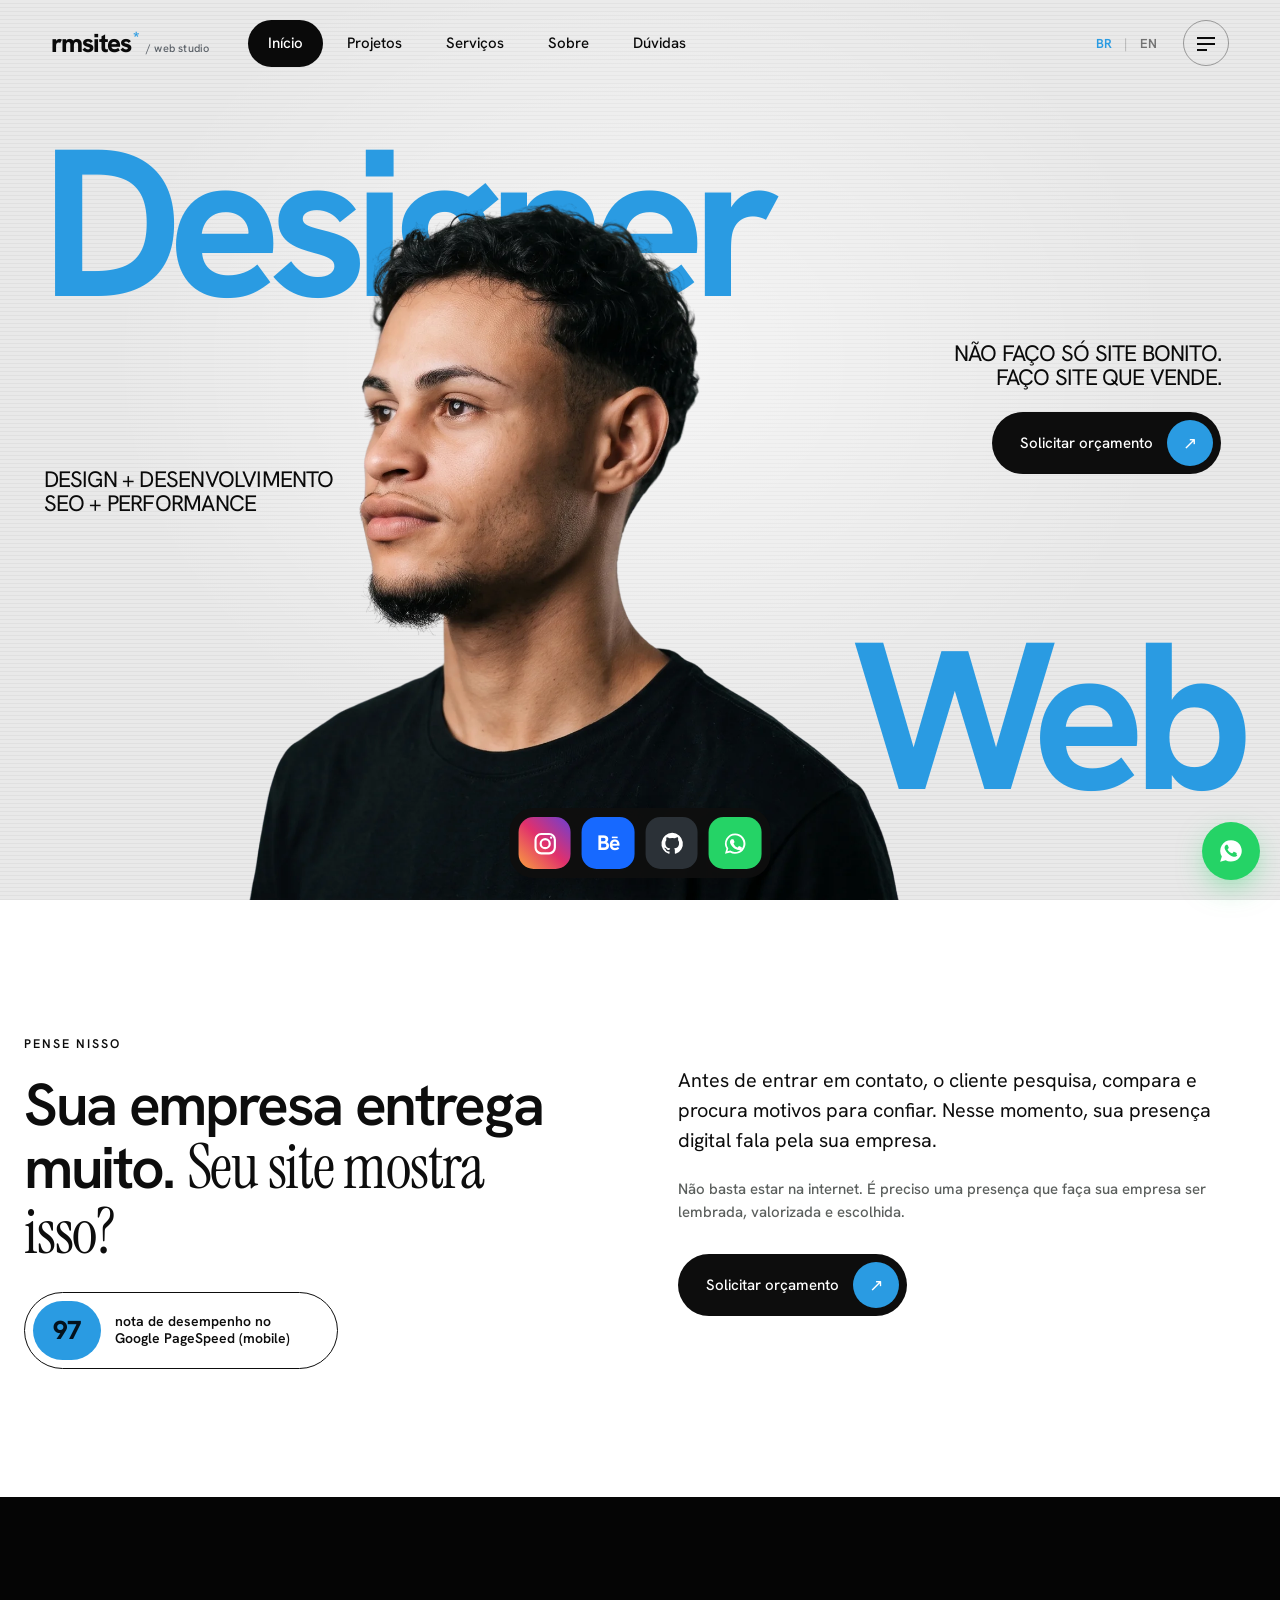
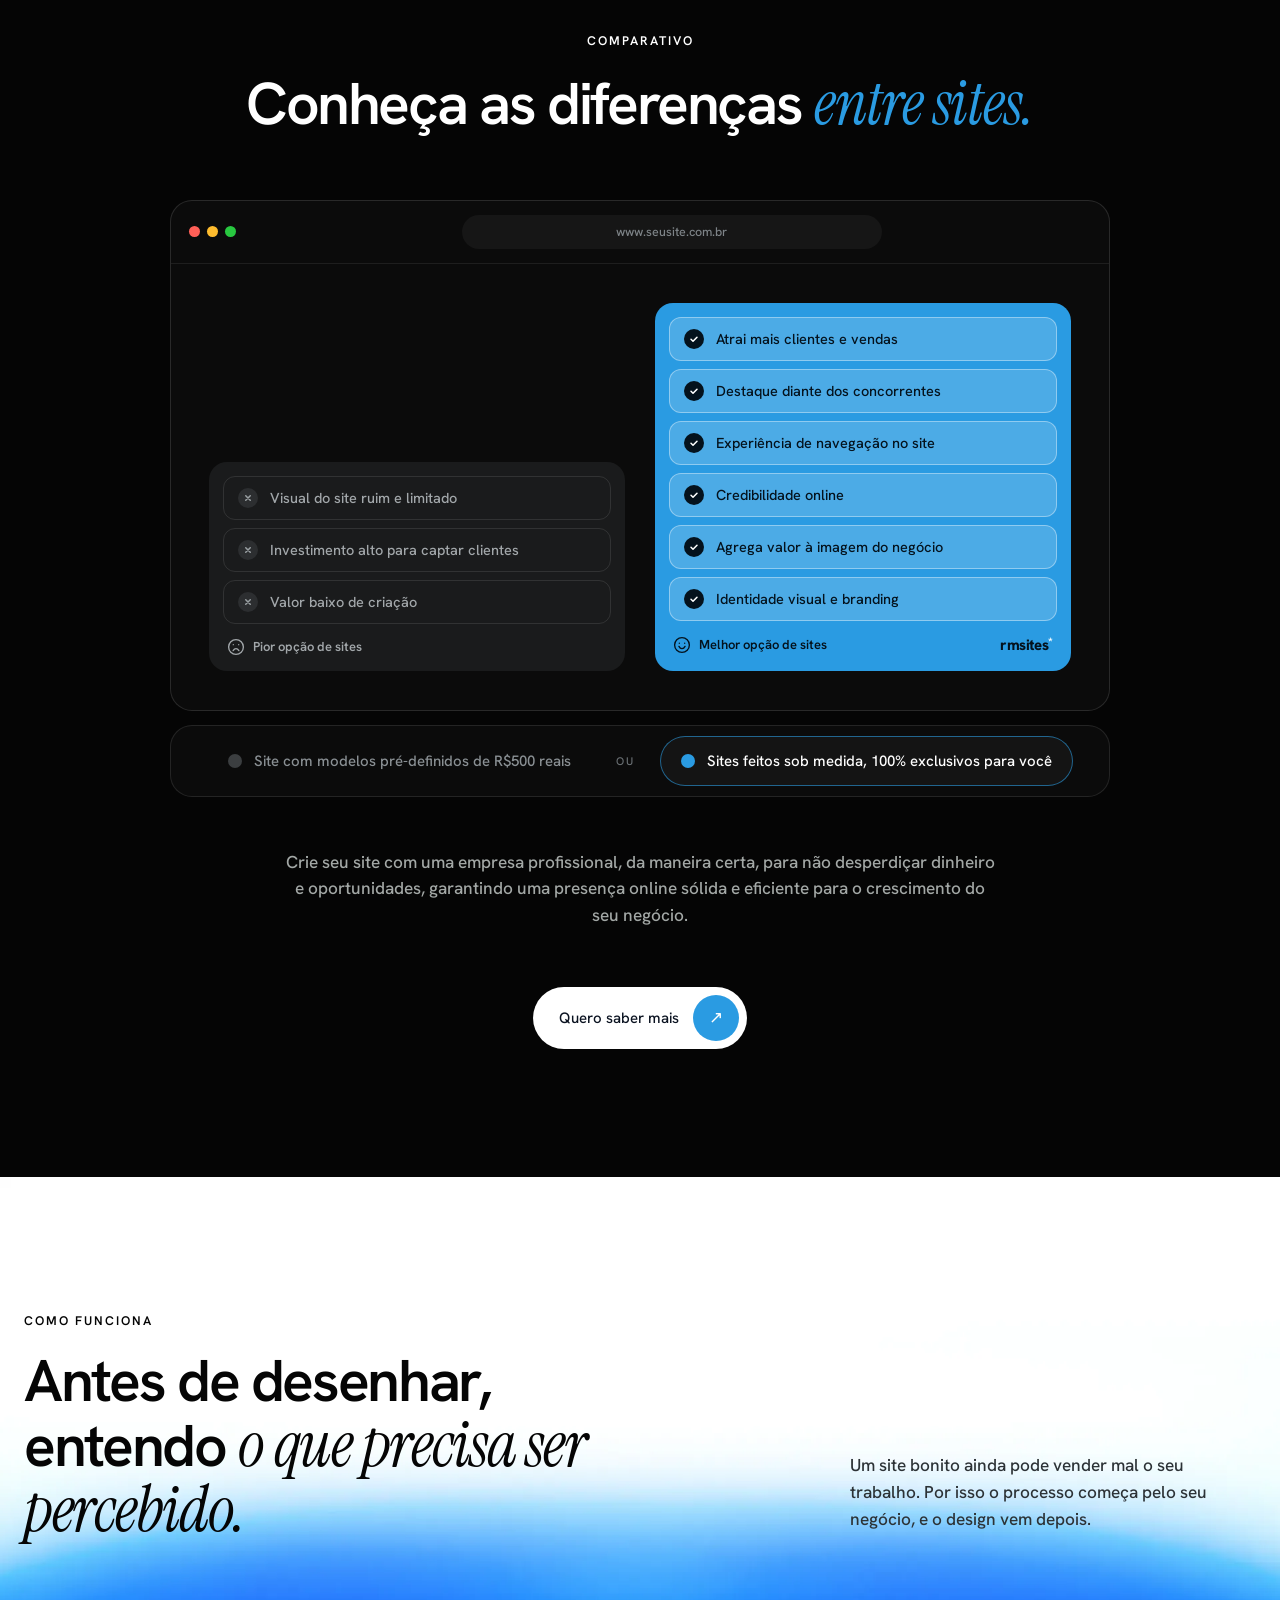
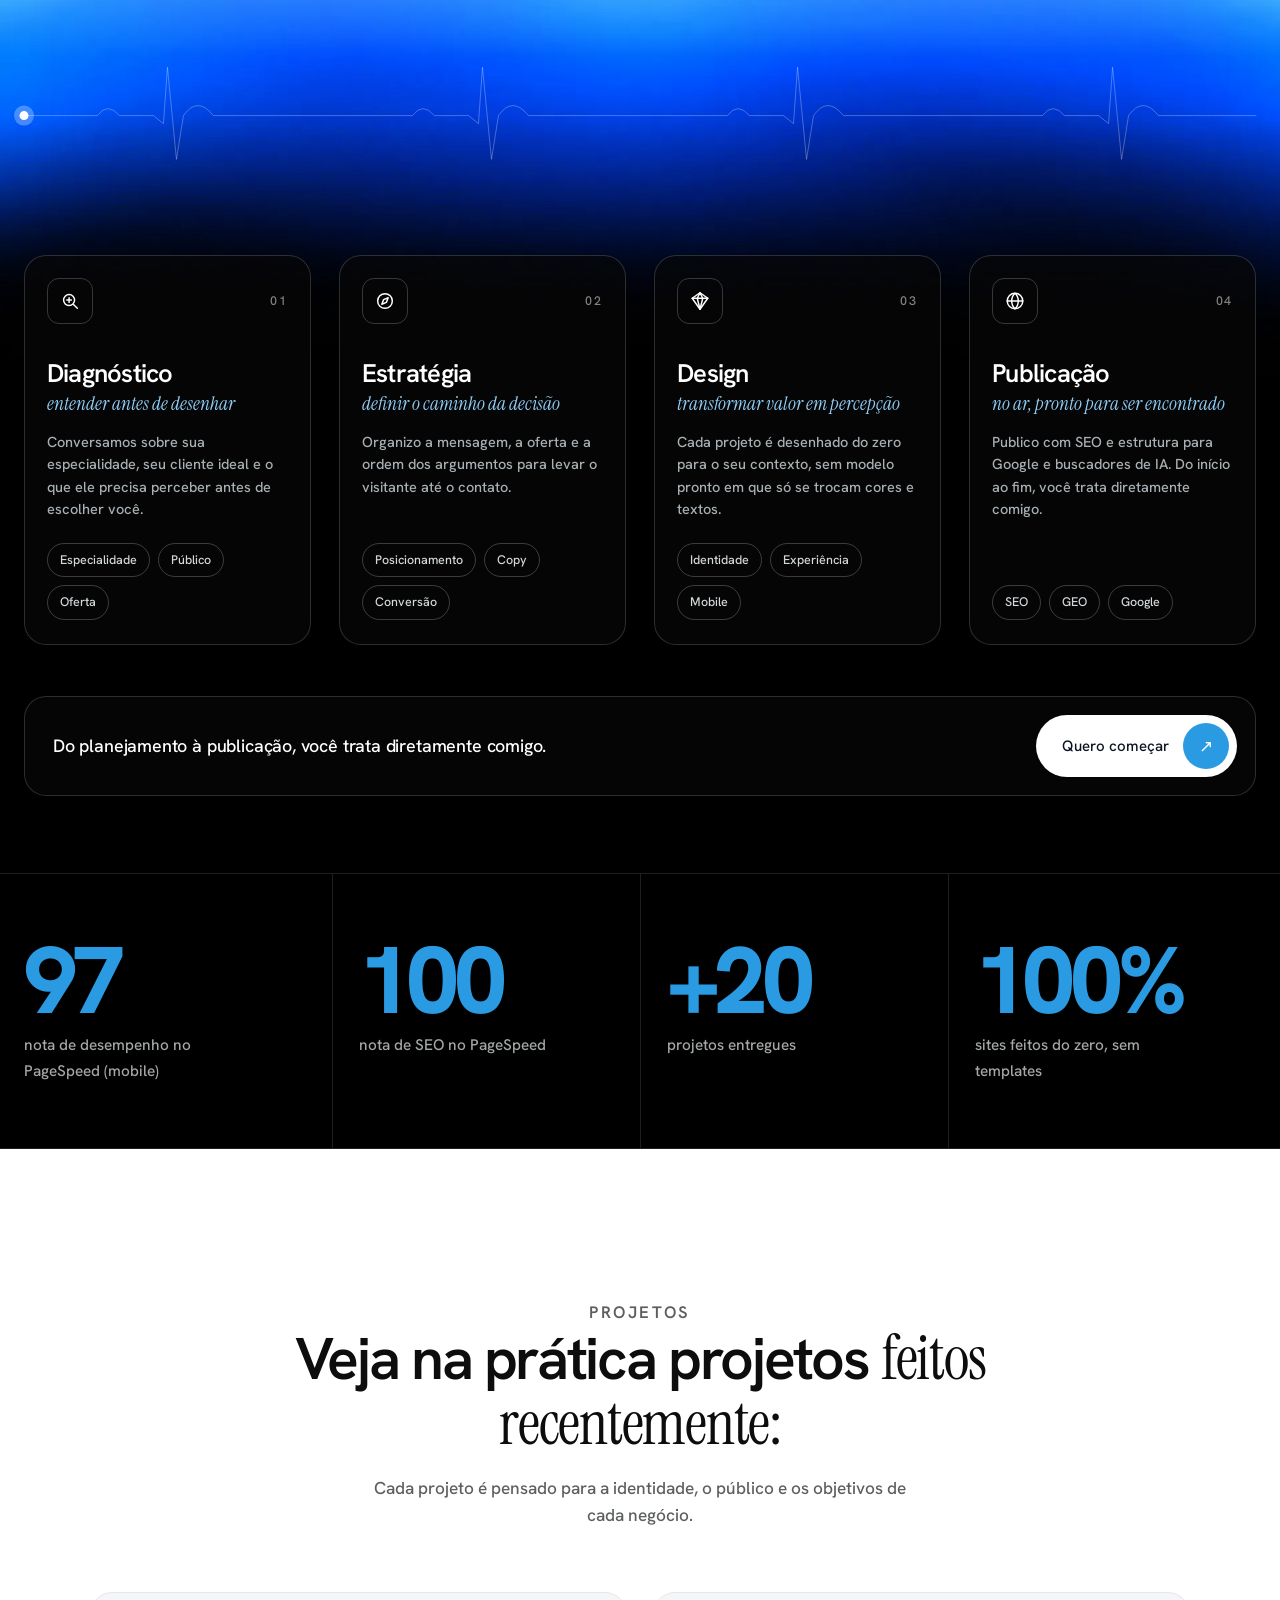
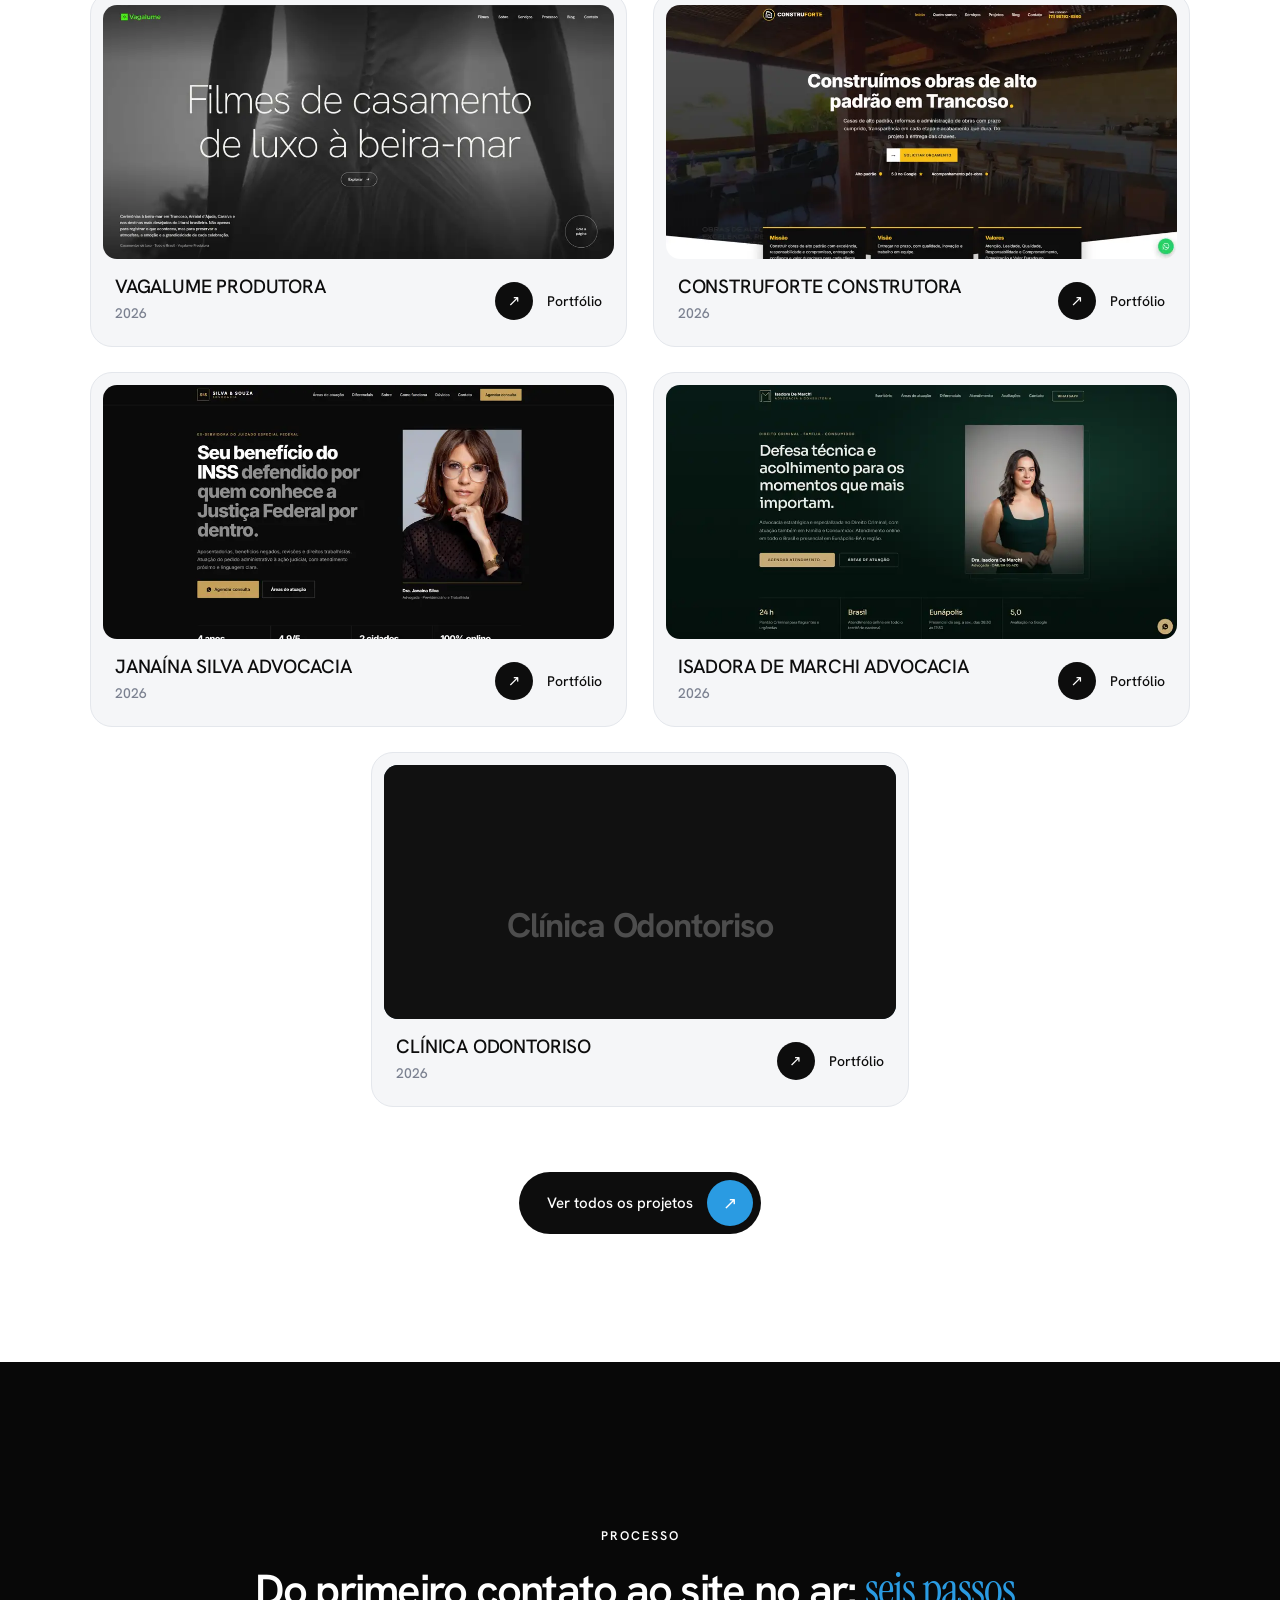
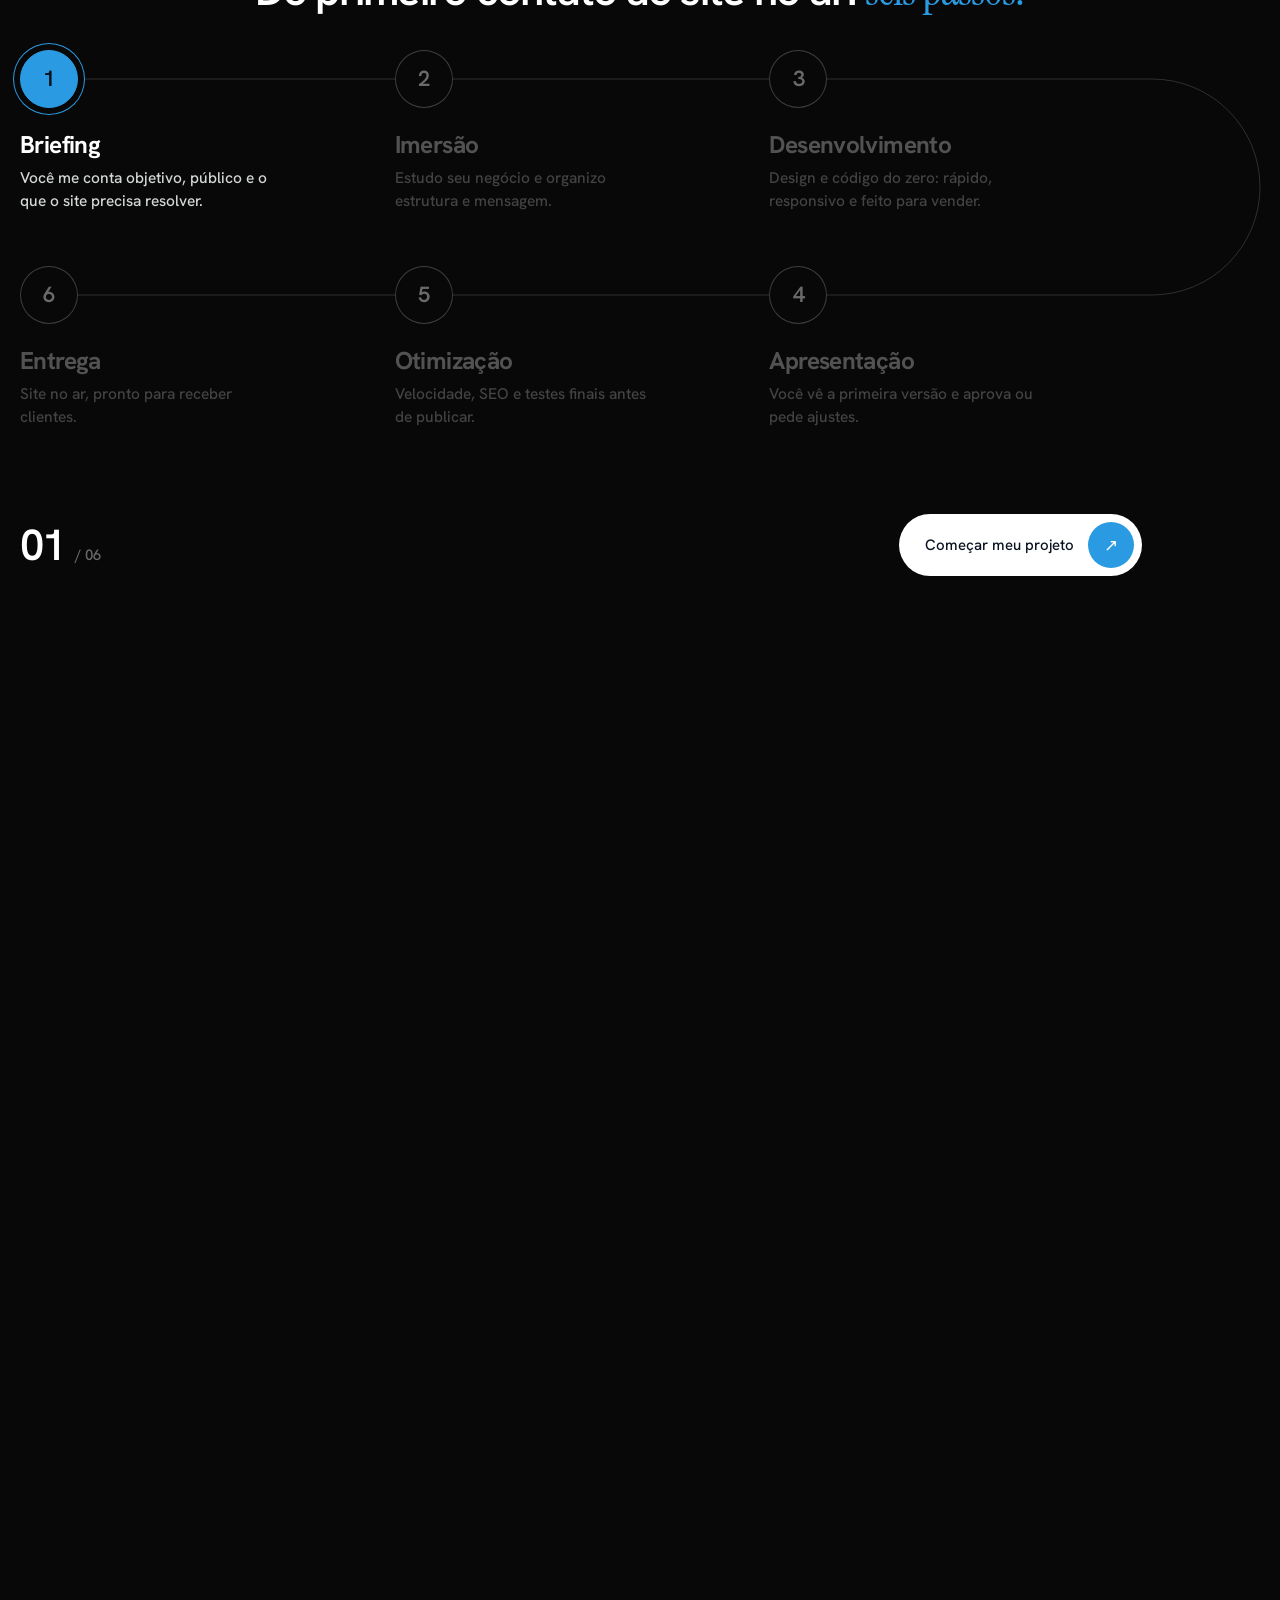
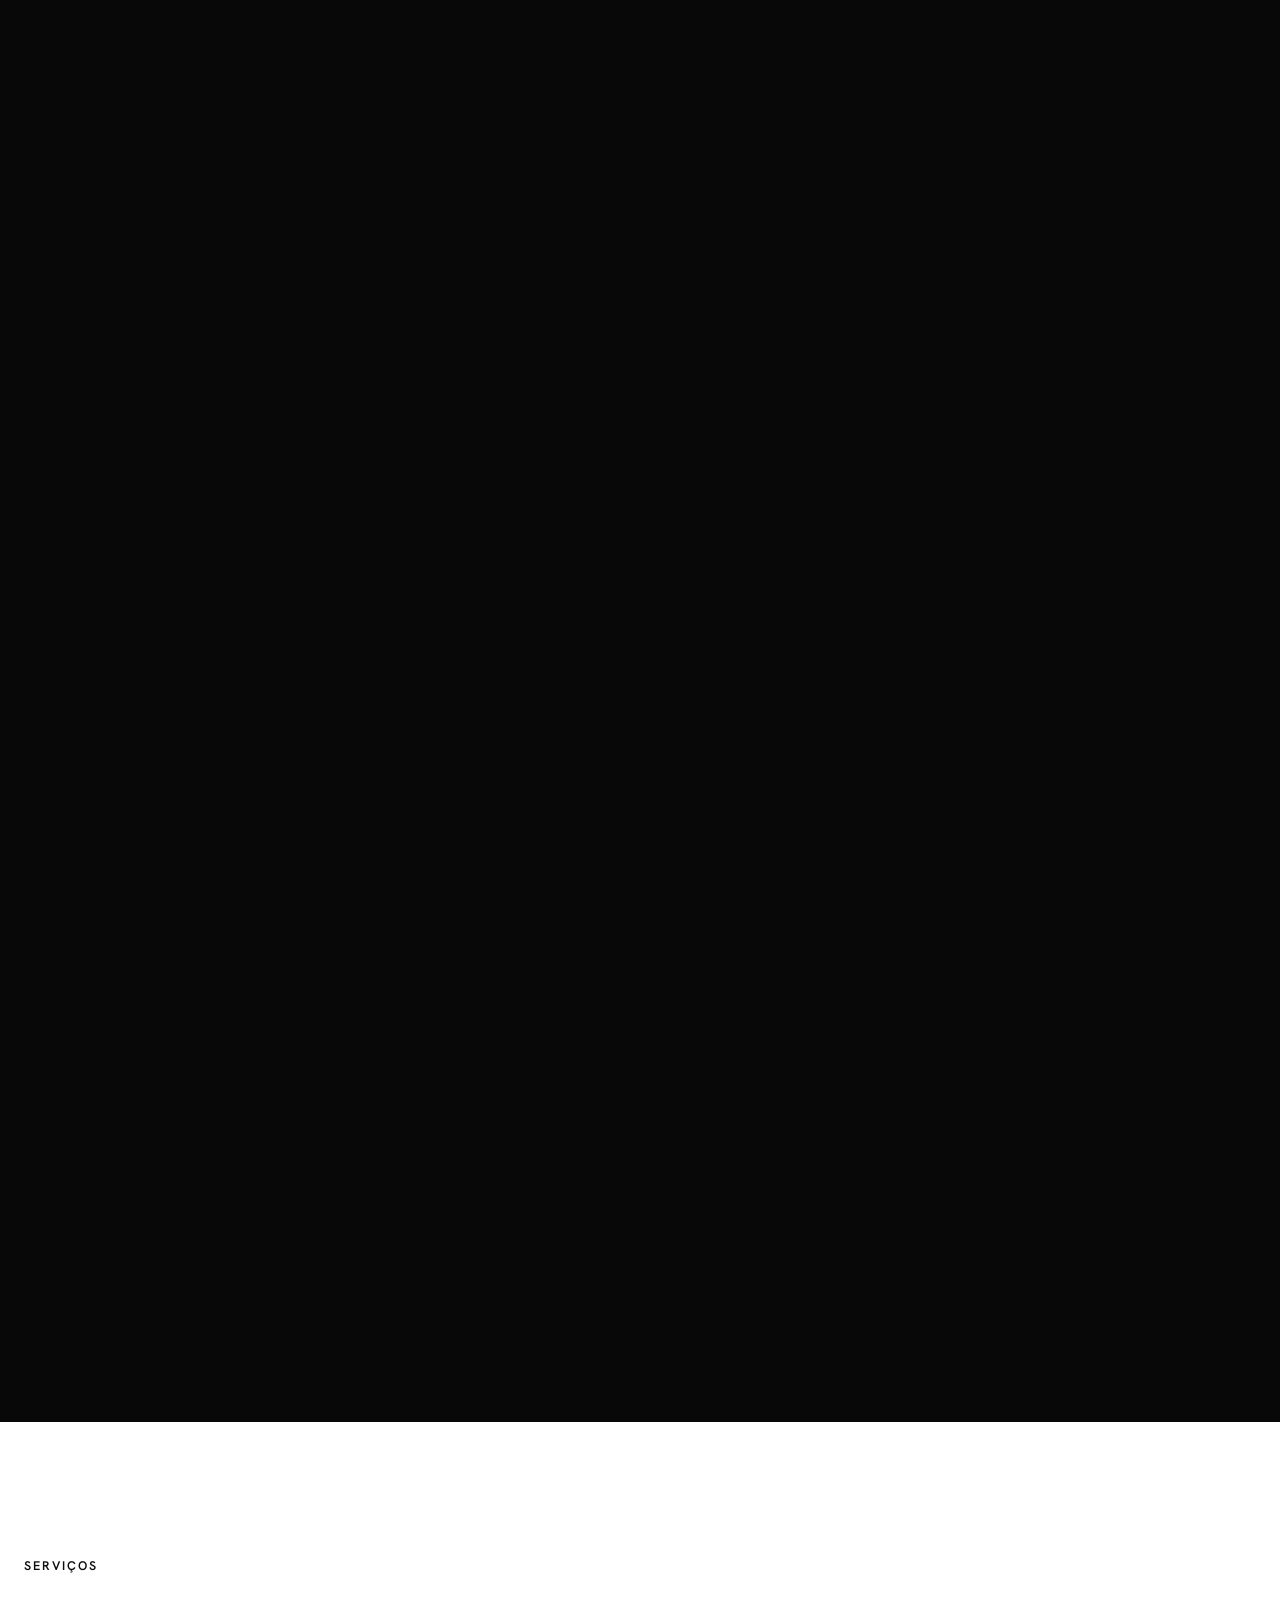
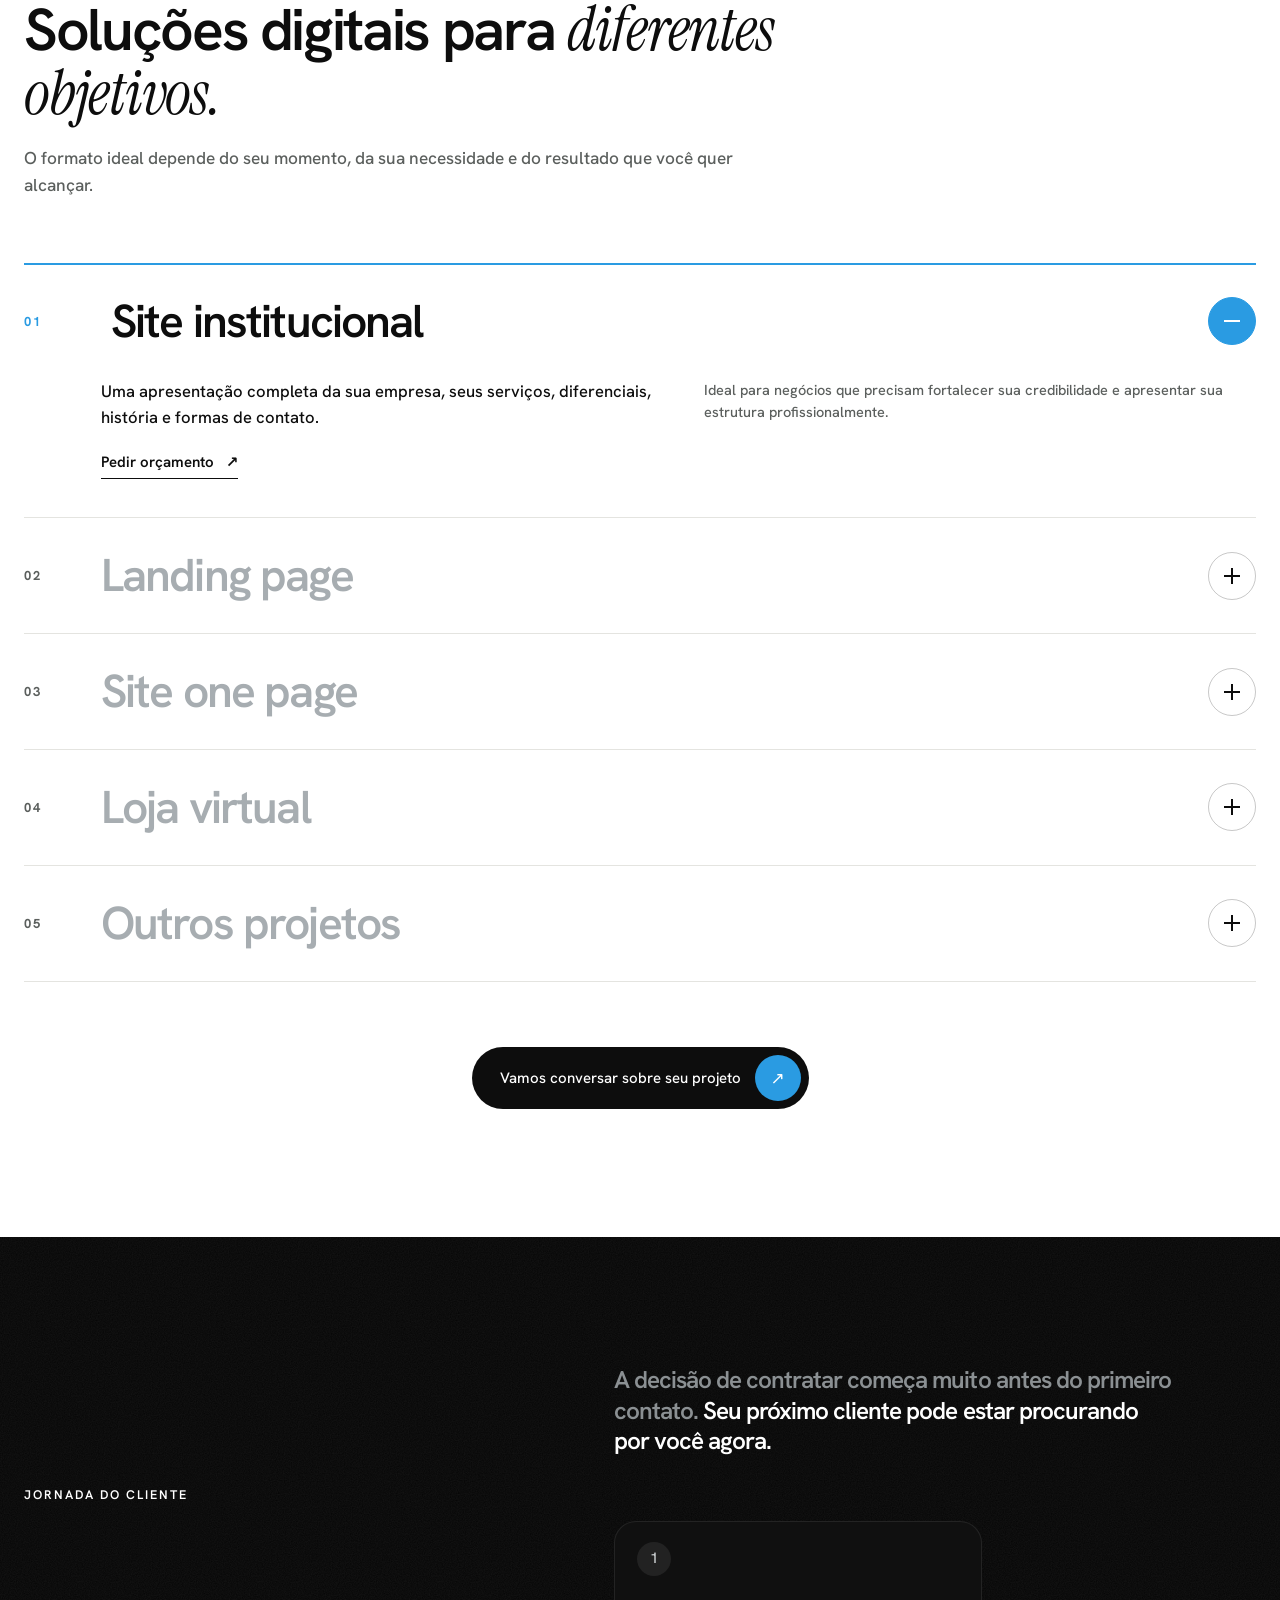
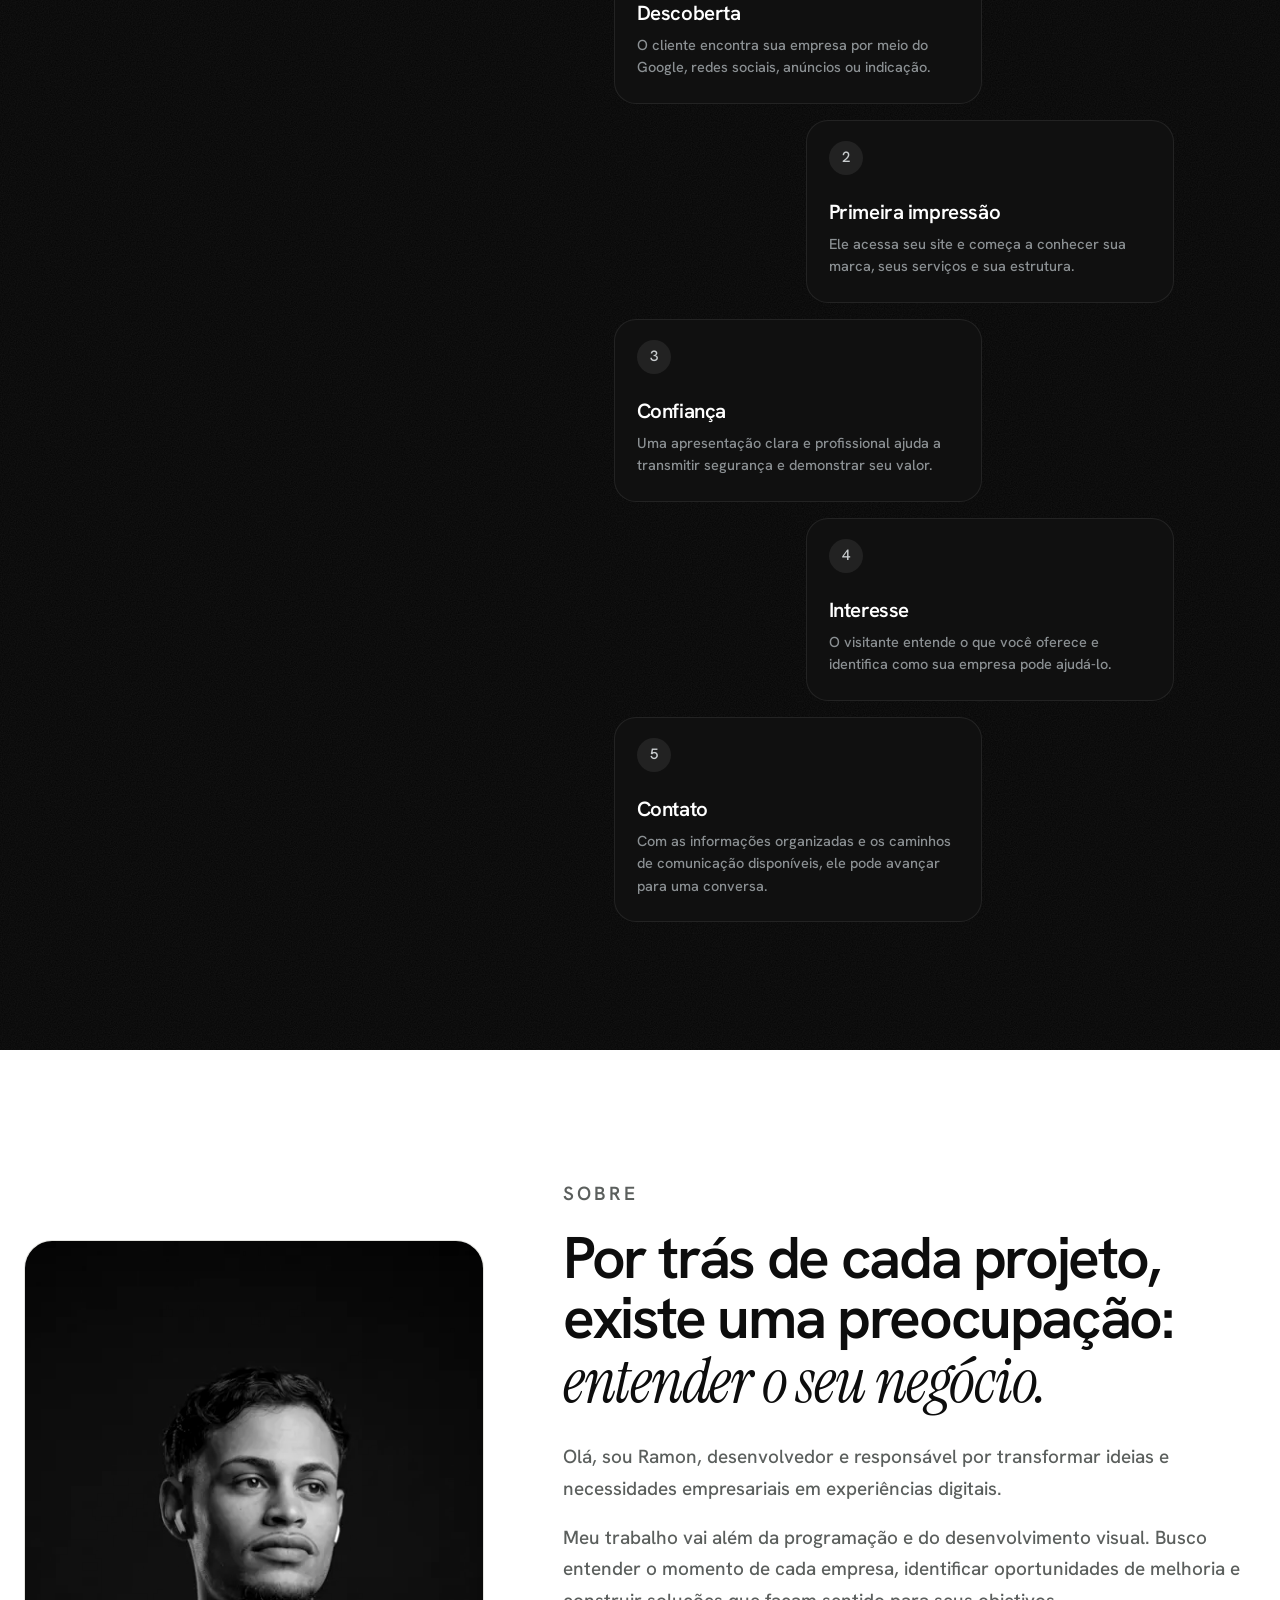
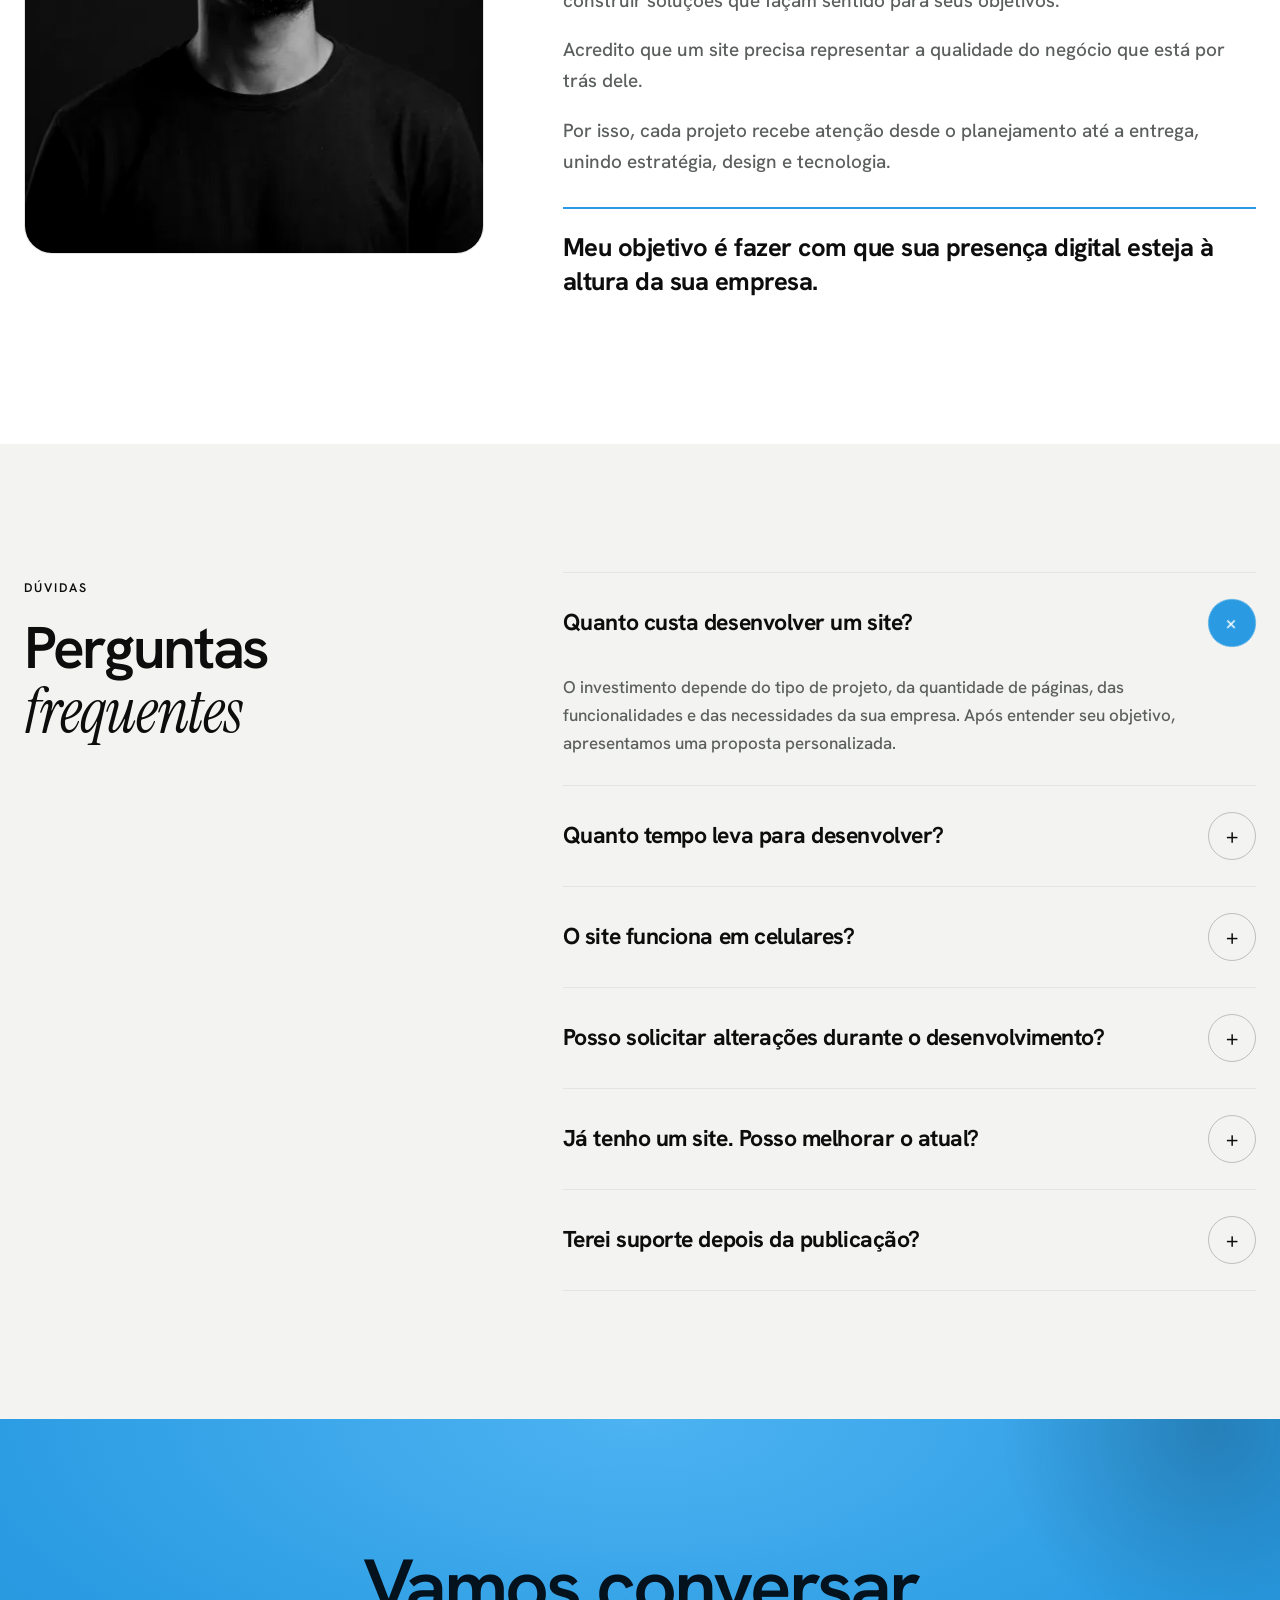
==== commit 04939d2a: "SEO: usa www.ramonwebpro.com.br como domínio oficial Co-Authored-By: Claude Sonnet 5.5 <noreply@anth" ====
--- a/index.html
+++ b/index.html
@@ -10,9 +10,9 @@
 <meta name="theme-color" content="#050505">
 <meta name="geo.region" content="BR-BA">
 <meta name="geo.placename" content="Eunápolis">
-<link rel="canonical" href="https://rmsites.com.br/">
-<link rel="alternate" hreflang="pt-BR" href="https://rmsites.com.br/">
-<link rel="alternate" hreflang="x-default" href="https://rmsites.com.br/">
+<link rel="canonical" href="https://www.ramonwebpro.com.br/">
+<link rel="alternate" hreflang="pt-BR" href="https://www.ramonwebpro.com.br/">
+<link rel="alternate" hreflang="x-default" href="https://www.ramonwebpro.com.br/">
 <link rel="icon" href="favicon.svg" type="image/svg+xml">
 <link rel="alternate" type="text/plain" href="llms.txt" title="llms.txt">
 
@@ -21,13 +21,13 @@
 <meta property="og:site_name" content="RM SITES">
 <meta property="og:title" content="Criação de Sites e SEO em Eunápolis-BA | Ramon · RM SITES">
 <meta property="og:description" content="Sites rápidos, bonitos e otimizados para o Google e para as IAs. Veja os projetos e peça seu orçamento.">
-<meta property="og:url" content="https://rmsites.com.br/">
-<meta property="og:image" content="https://rmsites.com.br/assets/ramon.webp">
+<meta property="og:url" content="https://www.ramonwebpro.com.br/">
+<meta property="og:image" content="https://www.ramonwebpro.com.br/assets/ramon.webp">
 <meta property="og:image:alt" content="Ramon, desenvolvedor de sites em Eunápolis-BA">
 <meta name="twitter:card" content="summary_large_image">
 <meta name="twitter:title" content="Criação de Sites e SEO em Eunápolis-BA | RM SITES">
 <meta name="twitter:description" content="Sites profissionais com SEO e GEO. Apareça no Google e nas respostas das IAs.">
-<meta name="twitter:image" content="https://rmsites.com.br/assets/ramon.webp">
+<meta name="twitter:image" content="https://www.ramonwebpro.com.br/assets/ramon.webp">
 
 <link rel="preconnect" href="https://fonts.googleapis.com">
 <link rel="preconnect" href="https://fonts.gstatic.com" crossorigin>
@@ -41,21 +41,21 @@
   "@graph": [
     {
       "@type": "WebSite",
-      "@id": "https://rmsites.com.br/#website",
-      "url": "https://rmsites.com.br/",
+      "@id": "https://www.ramonwebpro.com.br/#website",
+      "url": "https://www.ramonwebpro.com.br/",
       "name": "RM SITES",
       "inLanguage": "pt-BR",
       "publisher": {
-        "@id": "https://rmsites.com.br/#negocio"
+        "@id": "https://www.ramonwebpro.com.br/#negocio"
       }
     },
     {
       "@type": "ProfessionalService",
-      "@id": "https://rmsites.com.br/#negocio",
+      "@id": "https://www.ramonwebpro.com.br/#negocio",
       "name": "RM SITES",
       "alternateName": "Ramon · RM SITES",
-      "url": "https://rmsites.com.br/",
-      "image": "https://rmsites.com.br/assets/ramon.webp",
+      "url": "https://www.ramonwebpro.com.br/",
+      "image": "https://www.ramonwebpro.com.br/assets/ramon.webp",
       "description": "Criação de sites profissionais, links na bio e lojas virtuais com SEO e GEO (otimização para buscadores e para inteligências artificiais) para profissionais liberais e empresas da Bahia e de todo o Brasil.",
       "slogan": "Sites feitos para serem encontrados.",
       "address": {
@@ -103,7 +103,7 @@
         "JavaScript"
       ],
       "founder": {
-        "@id": "https://rmsites.com.br/#ramon"
+        "@id": "https://www.ramonwebpro.com.br/#ramon"
       },
       "sameAs": [
         "https://www.instagram.com/ramonocode",
@@ -167,17 +167,17 @@
     },
     {
       "@type": "Person",
-      "@id": "https://rmsites.com.br/#ramon",
+      "@id": "https://www.ramonwebpro.com.br/#ramon",
       "name": "Ramon",
       "jobTitle": "Desenvolvedor de sites e fundador da RM SITES",
-      "image": "https://rmsites.com.br/assets/ramon.webp",
-      "url": "https://rmsites.com.br/",
+      "image": "https://www.ramonwebpro.com.br/assets/ramon.webp",
+      "url": "https://www.ramonwebpro.com.br/",
       "homeLocation": {
         "@type": "City",
         "name": "Eunápolis"
       },
       "worksFor": {
-        "@id": "https://rmsites.com.br/#negocio"
+        "@id": "https://www.ramonwebpro.com.br/#negocio"
       },
       "sameAs": [
         "https://www.instagram.com/ramonocode",
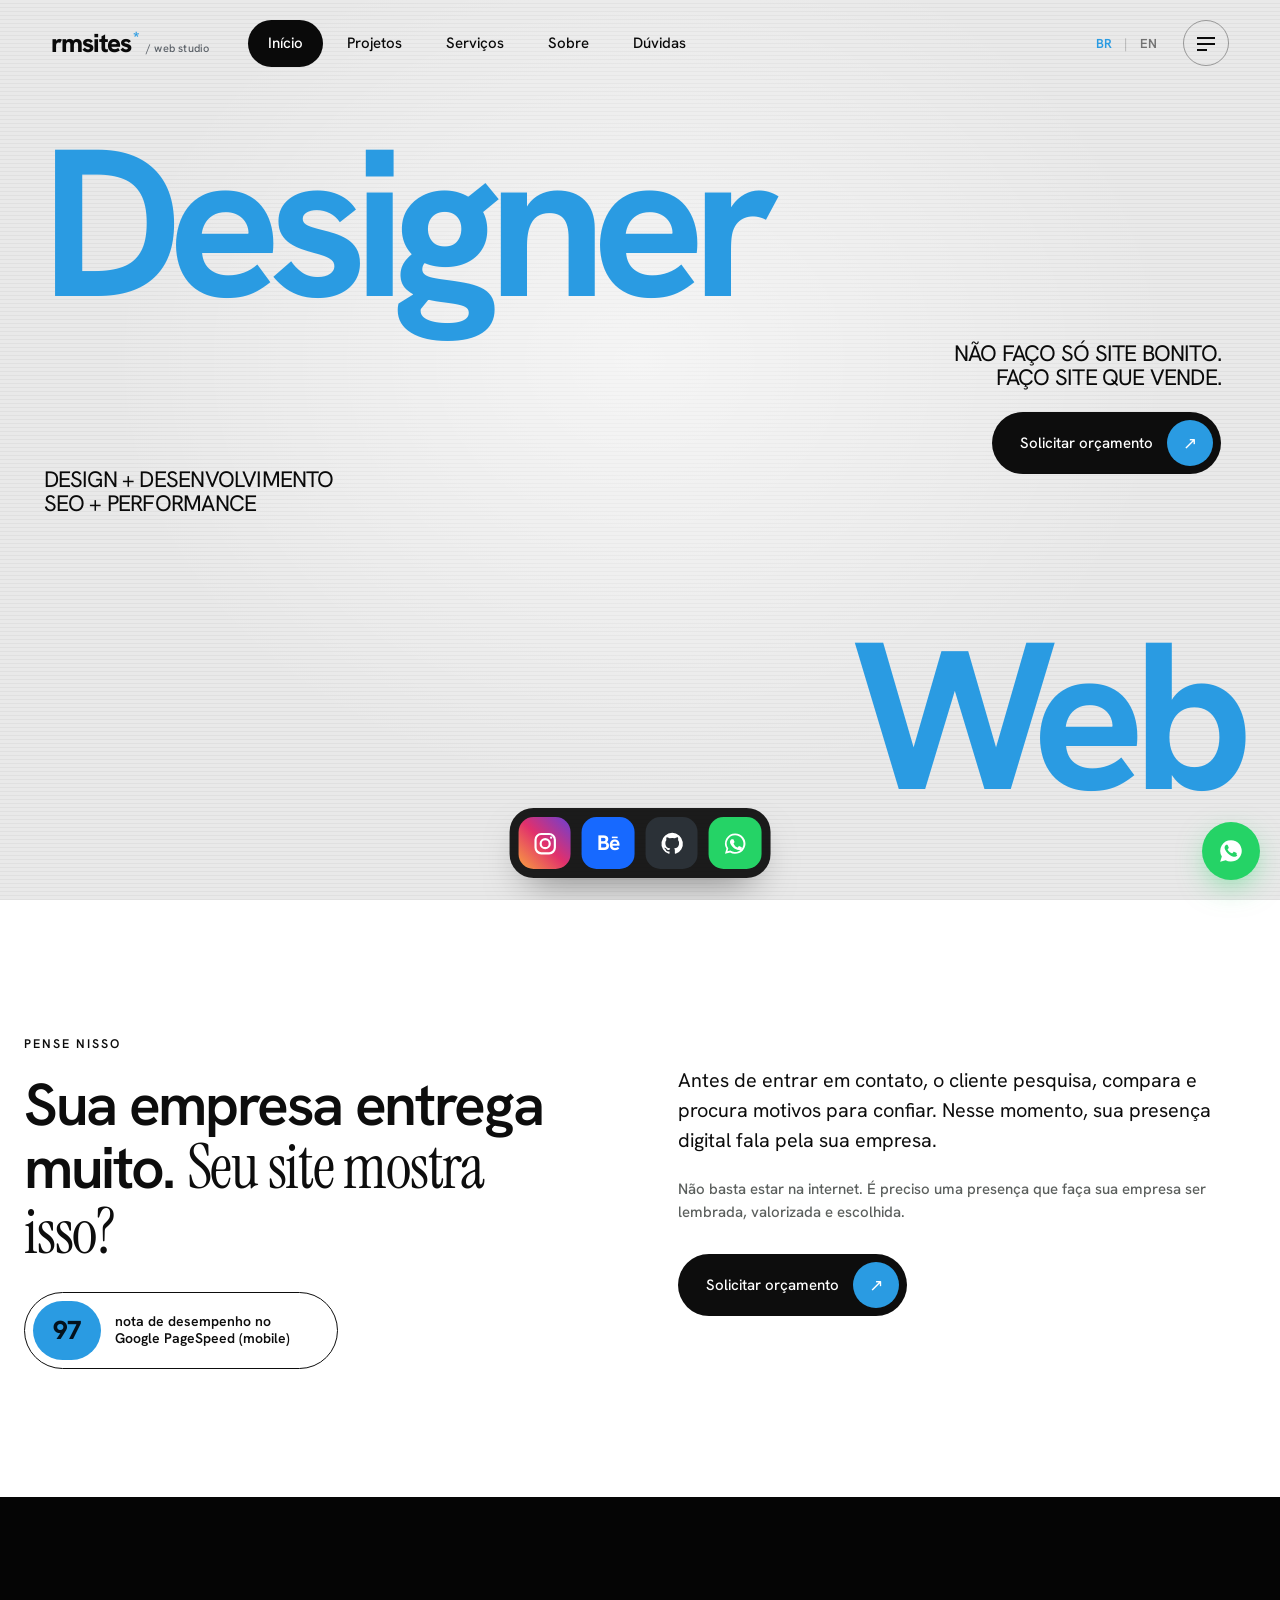
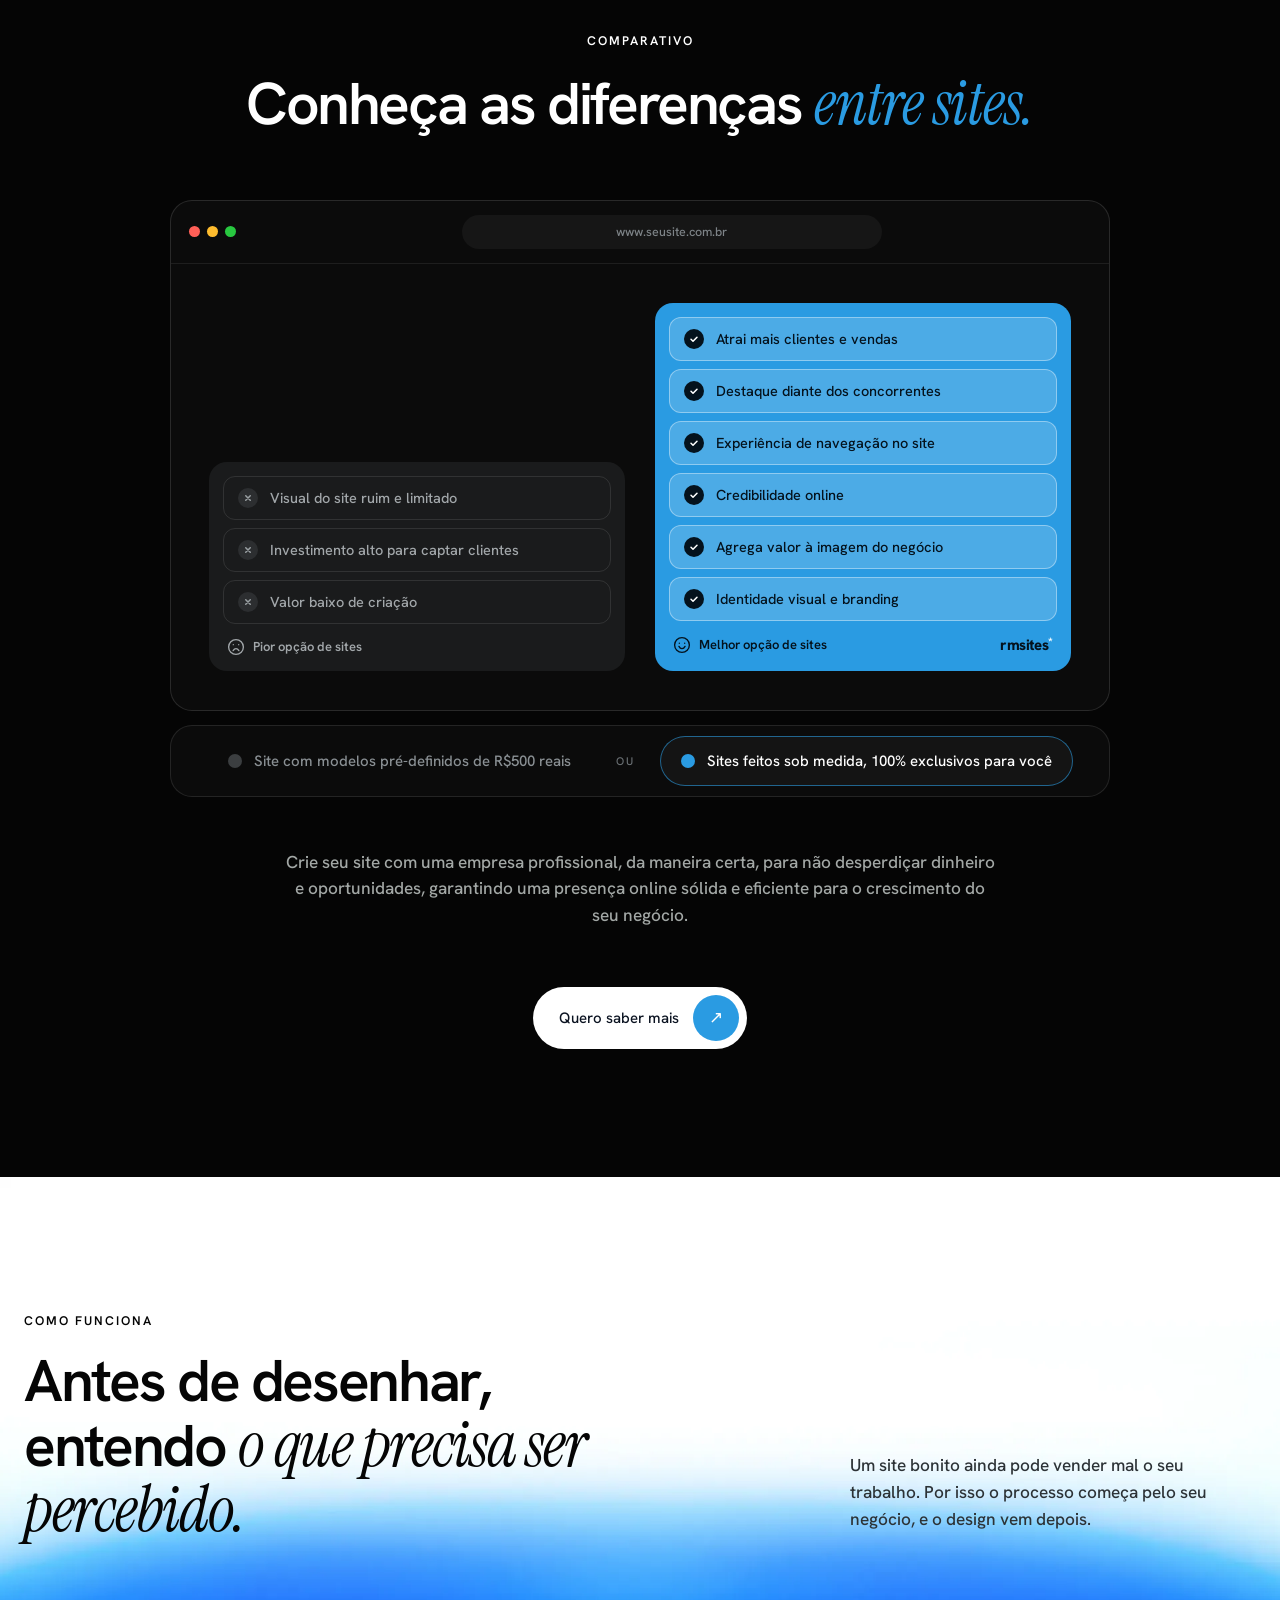
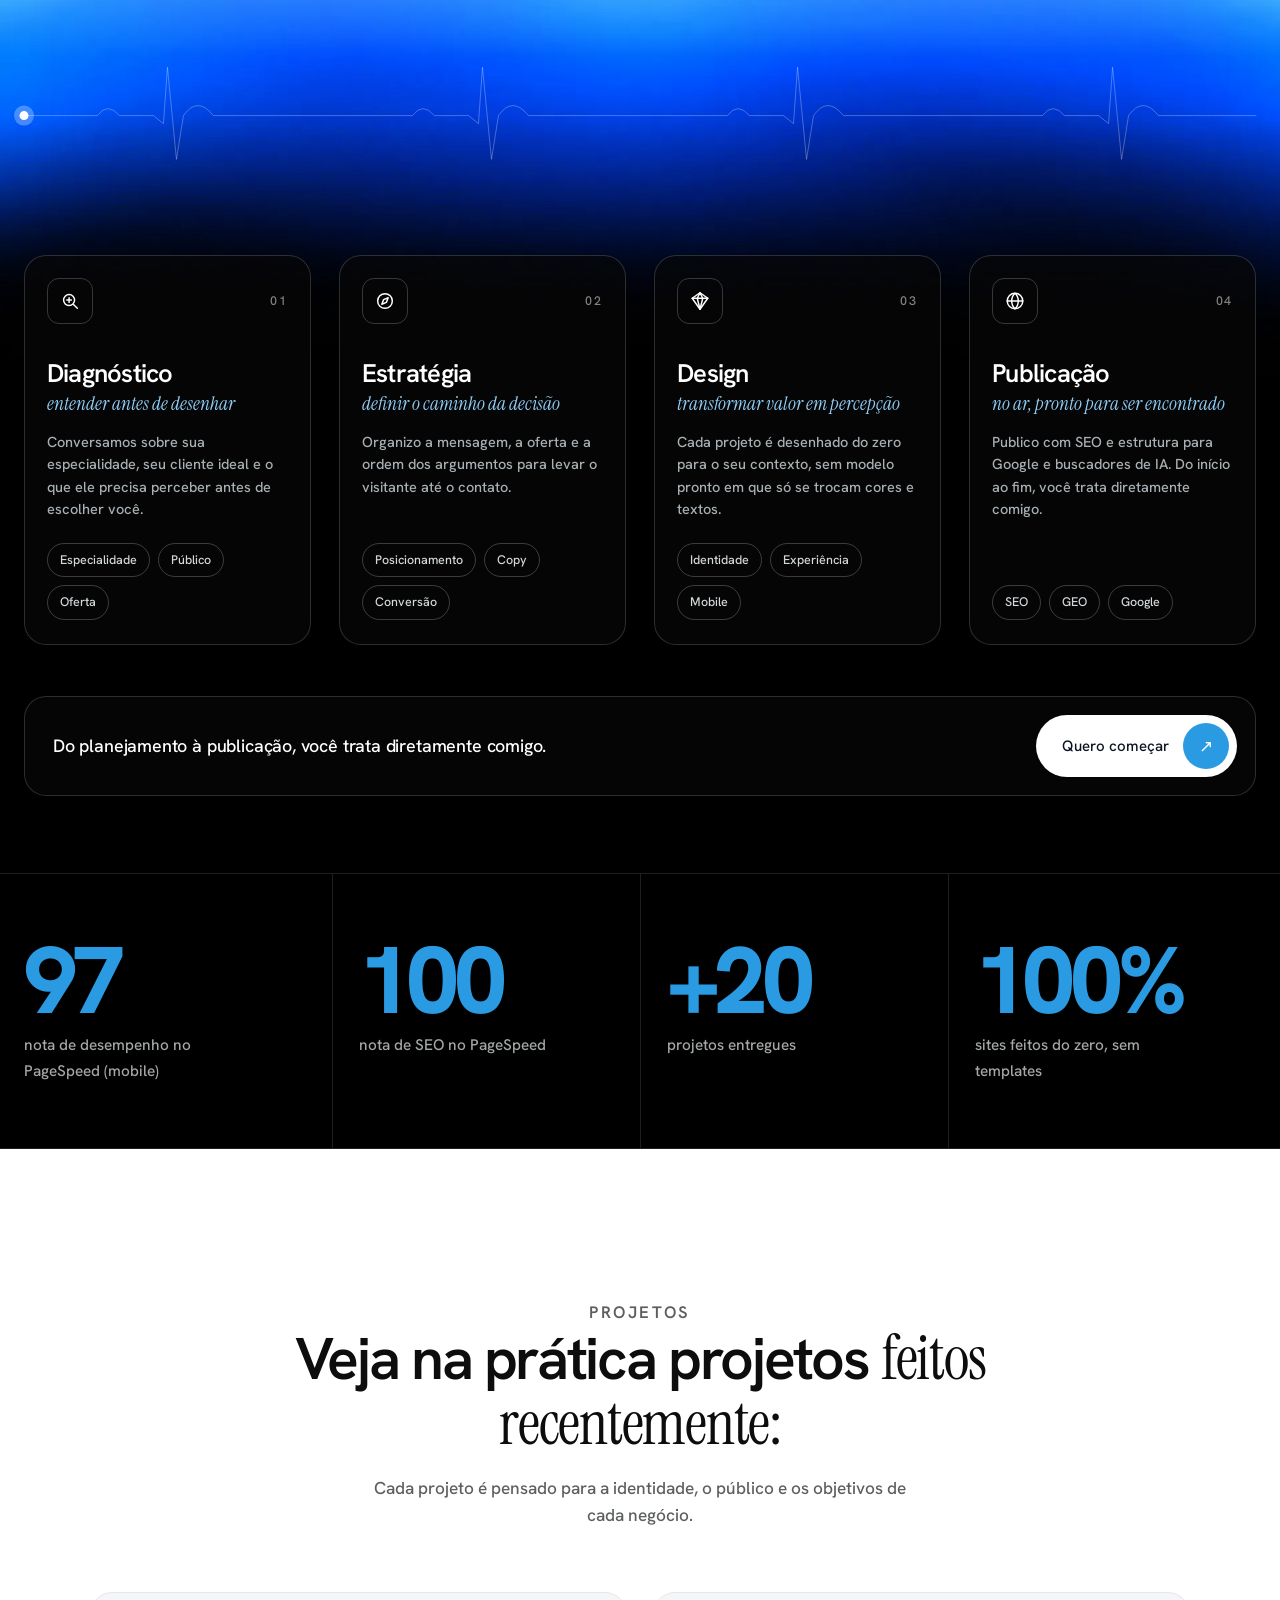
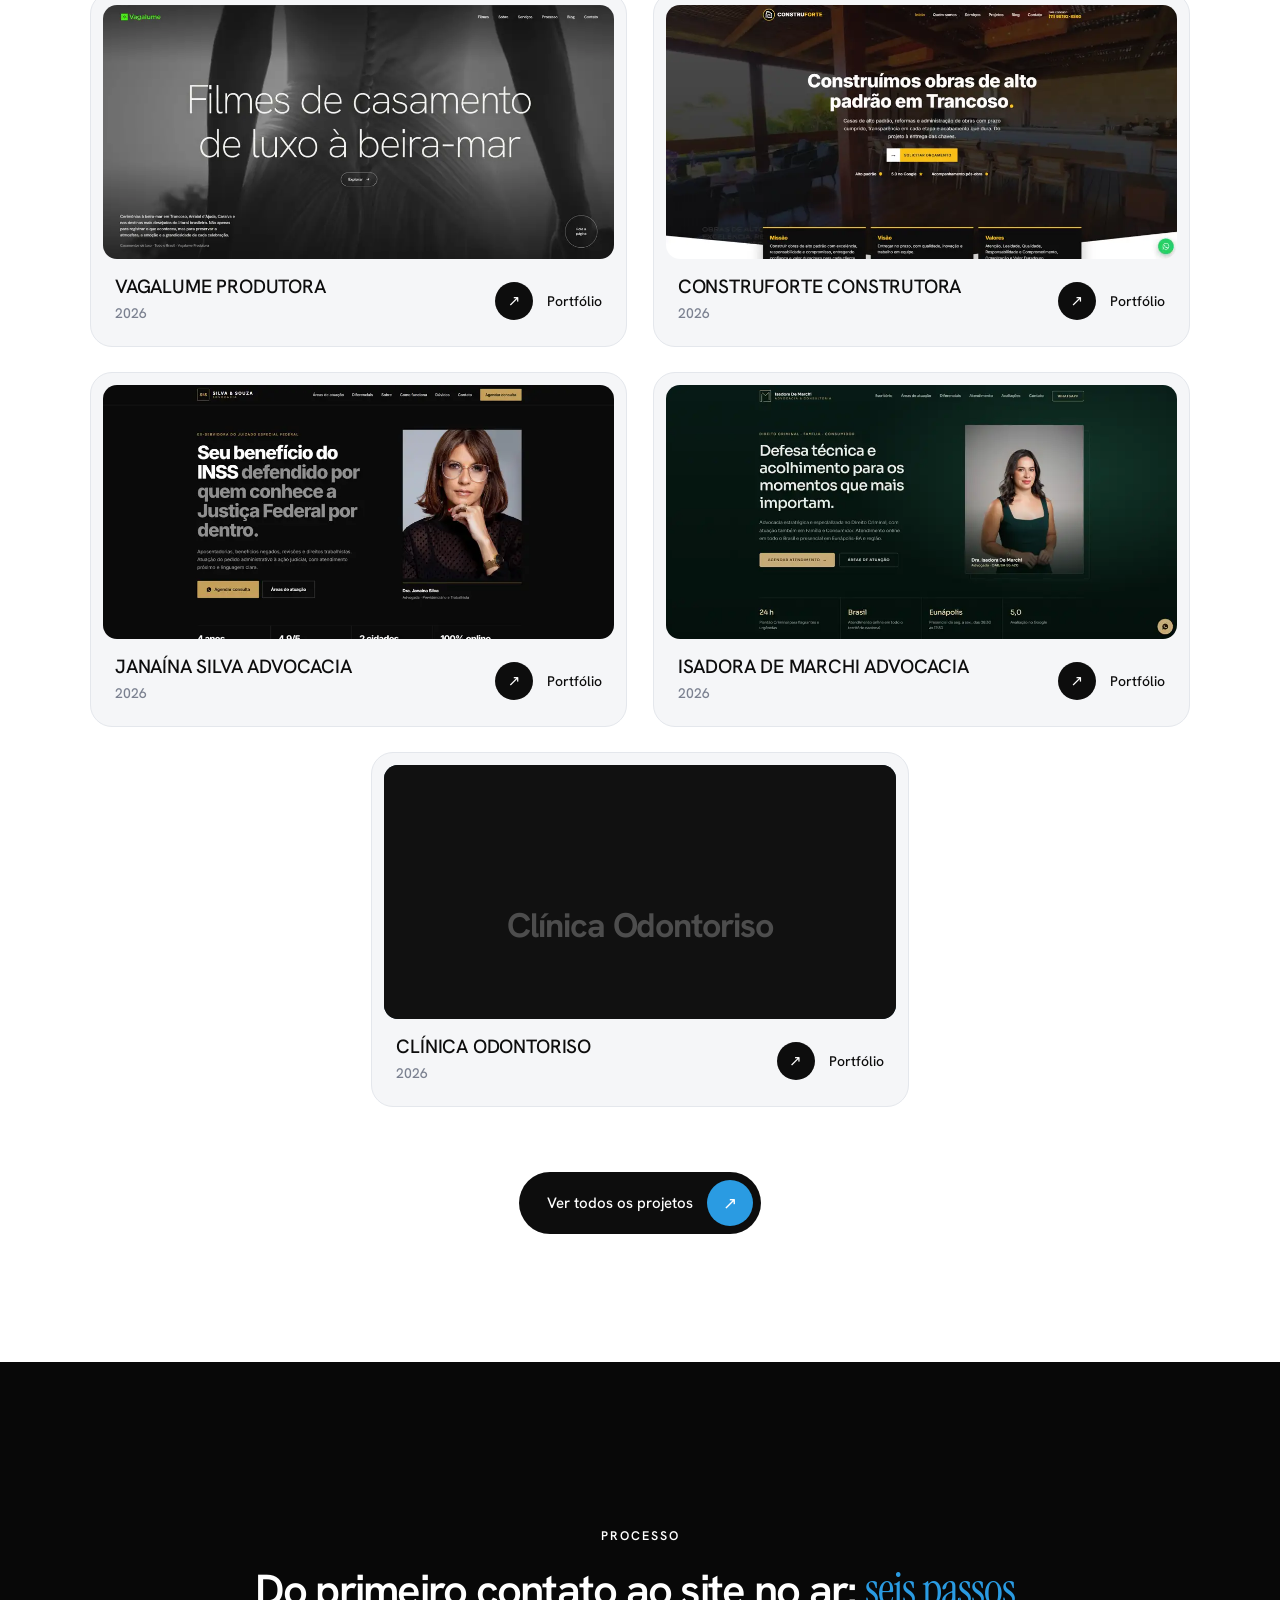
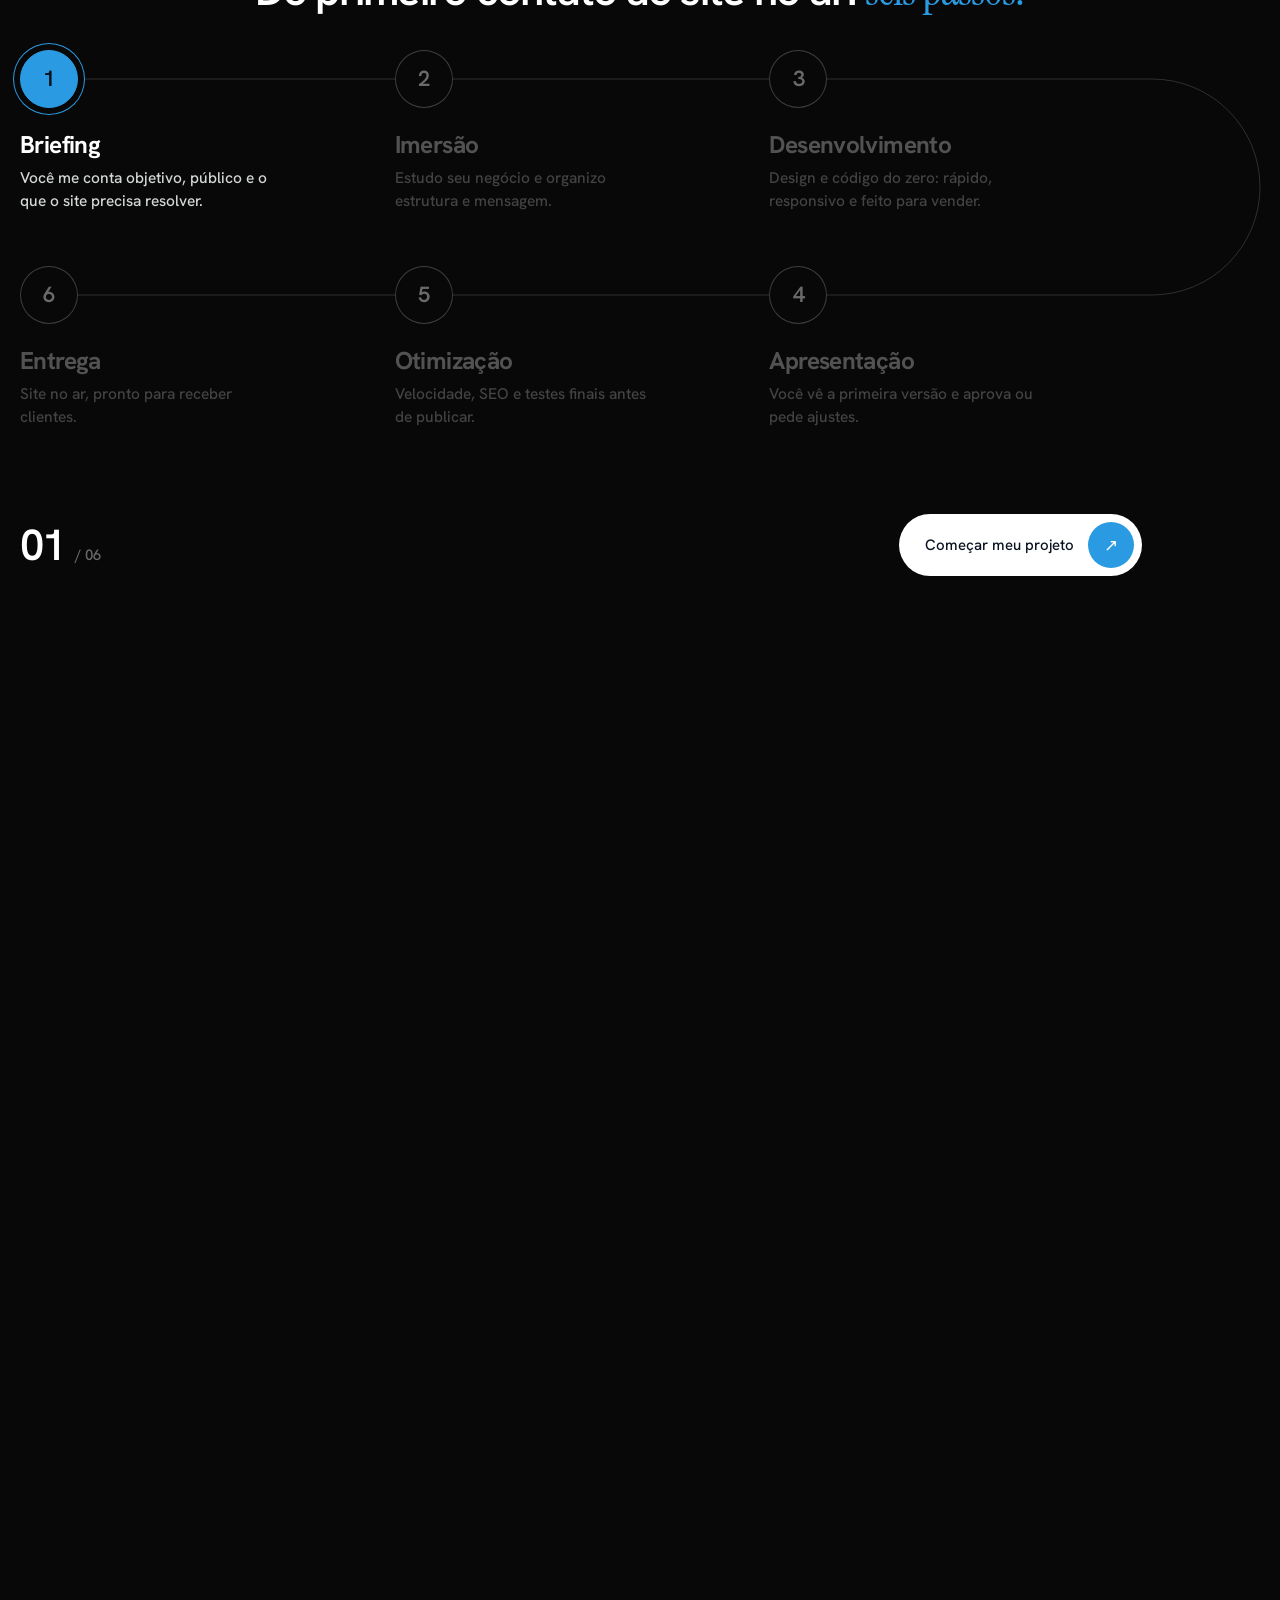
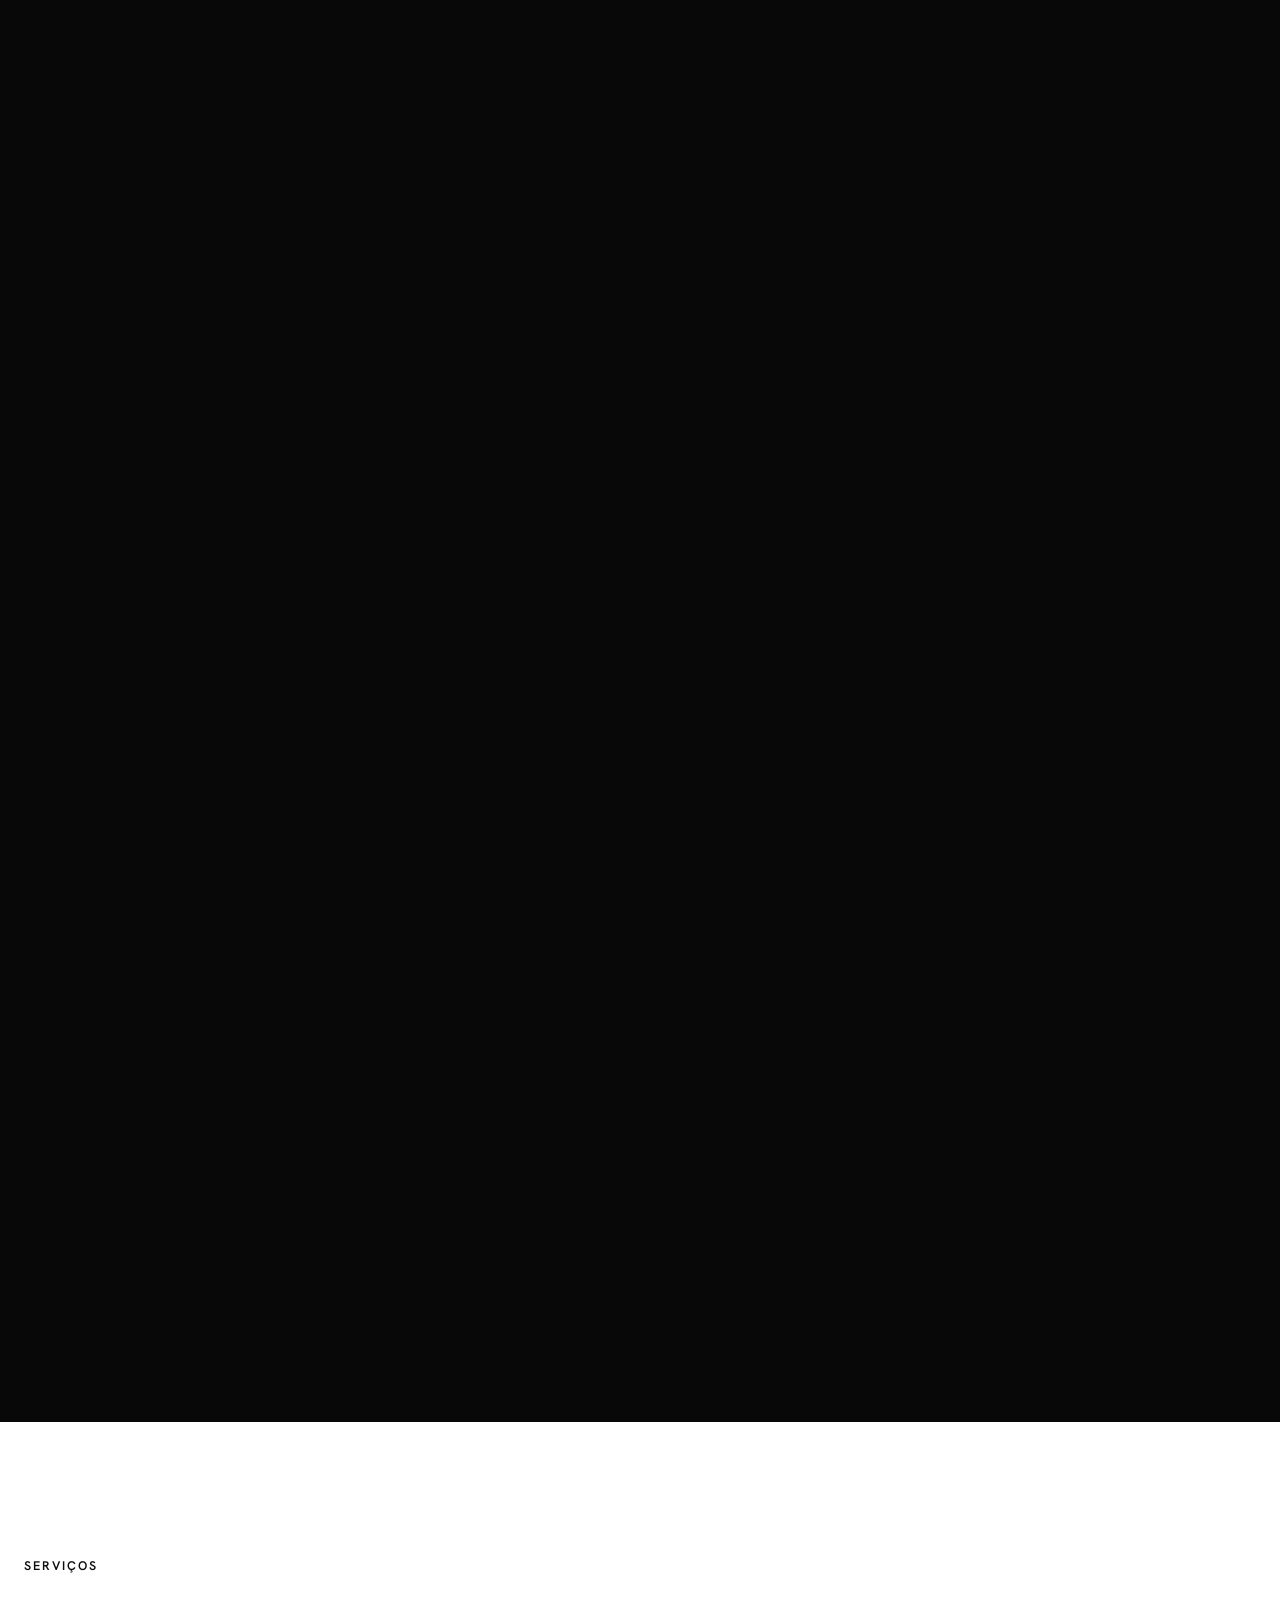
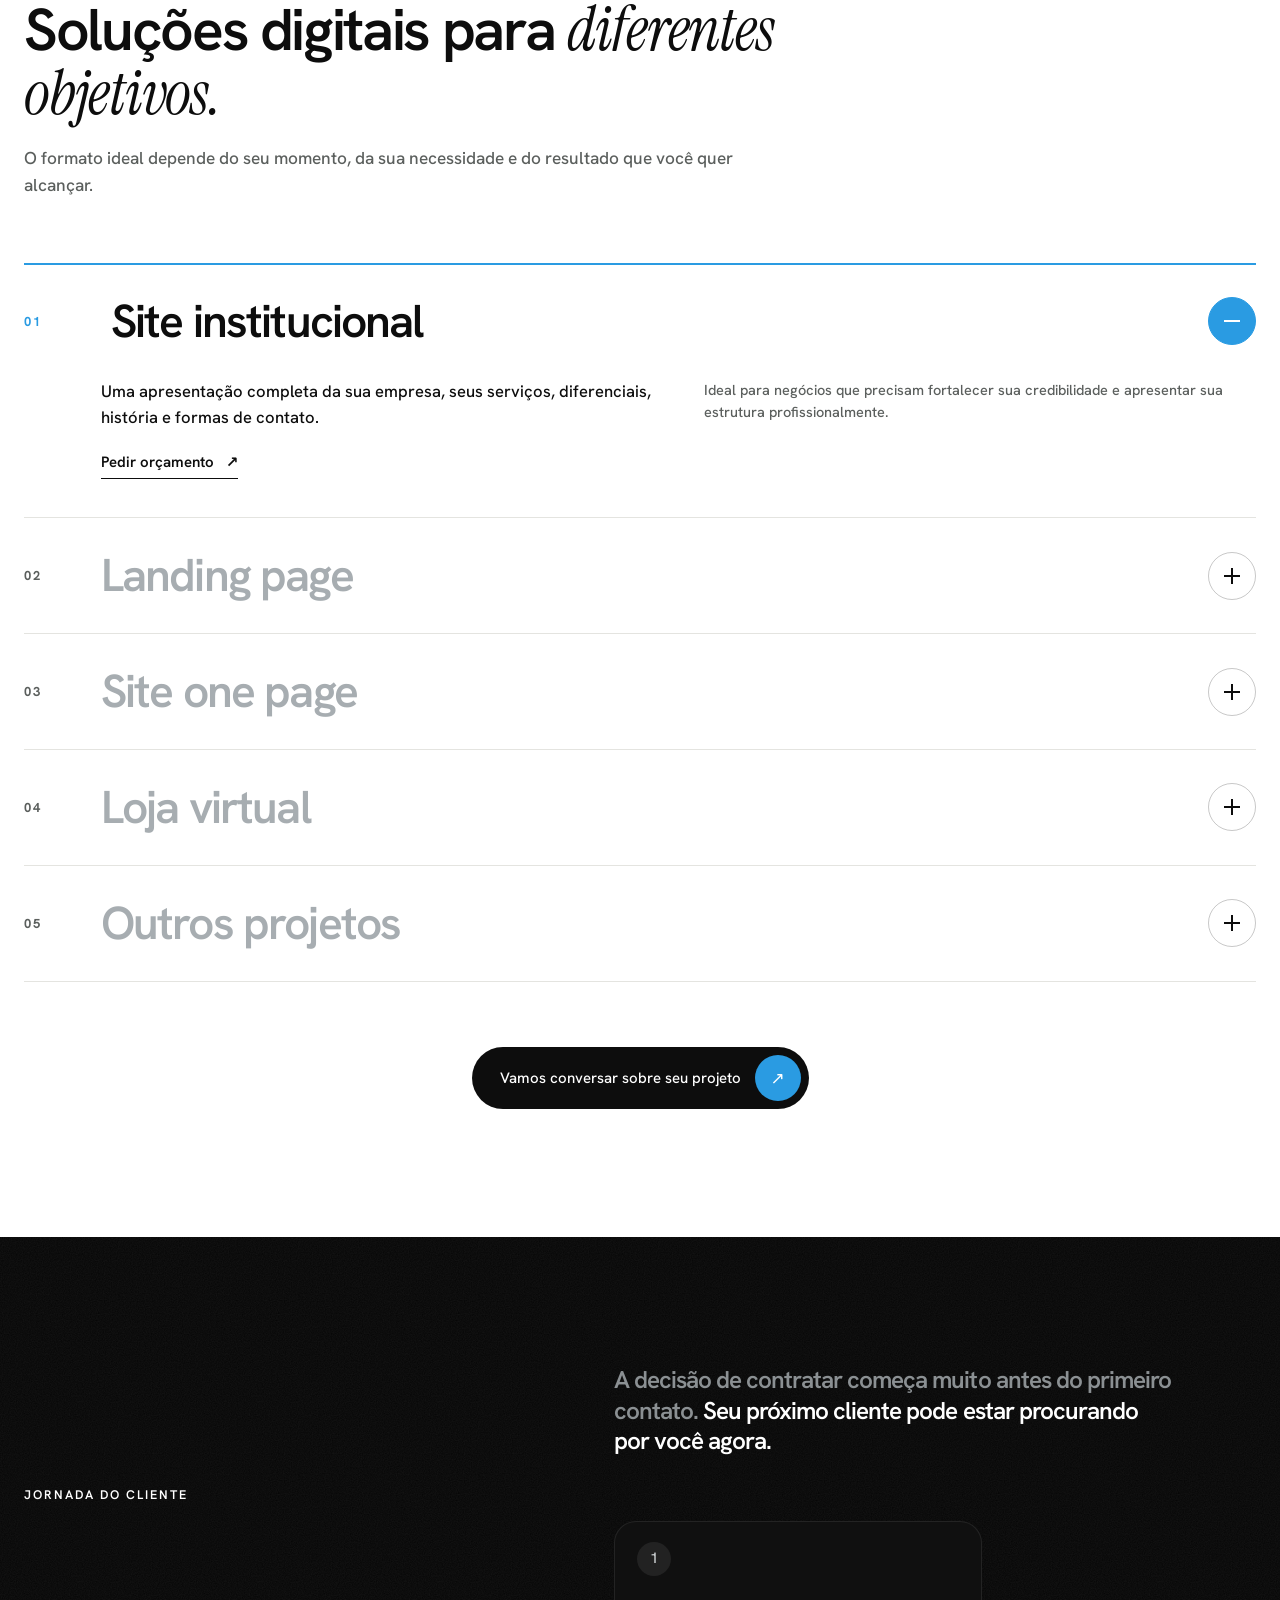
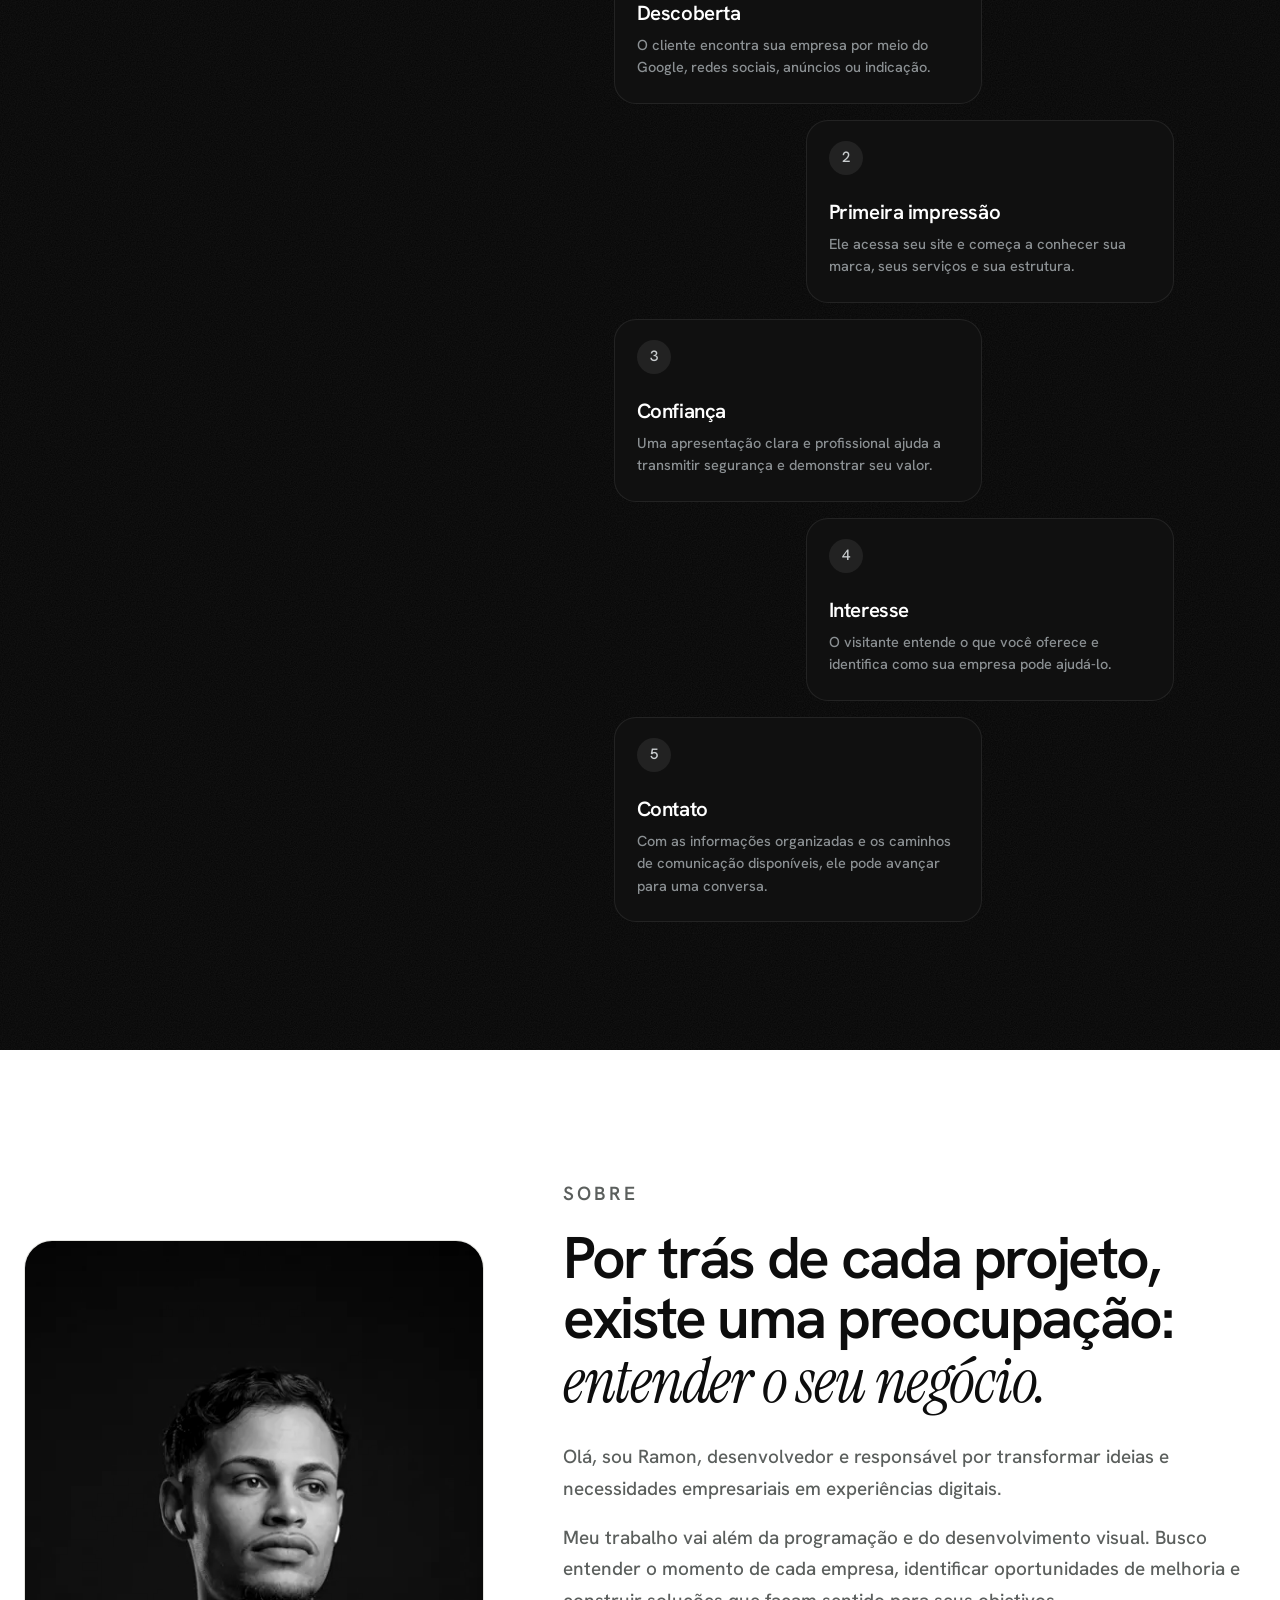
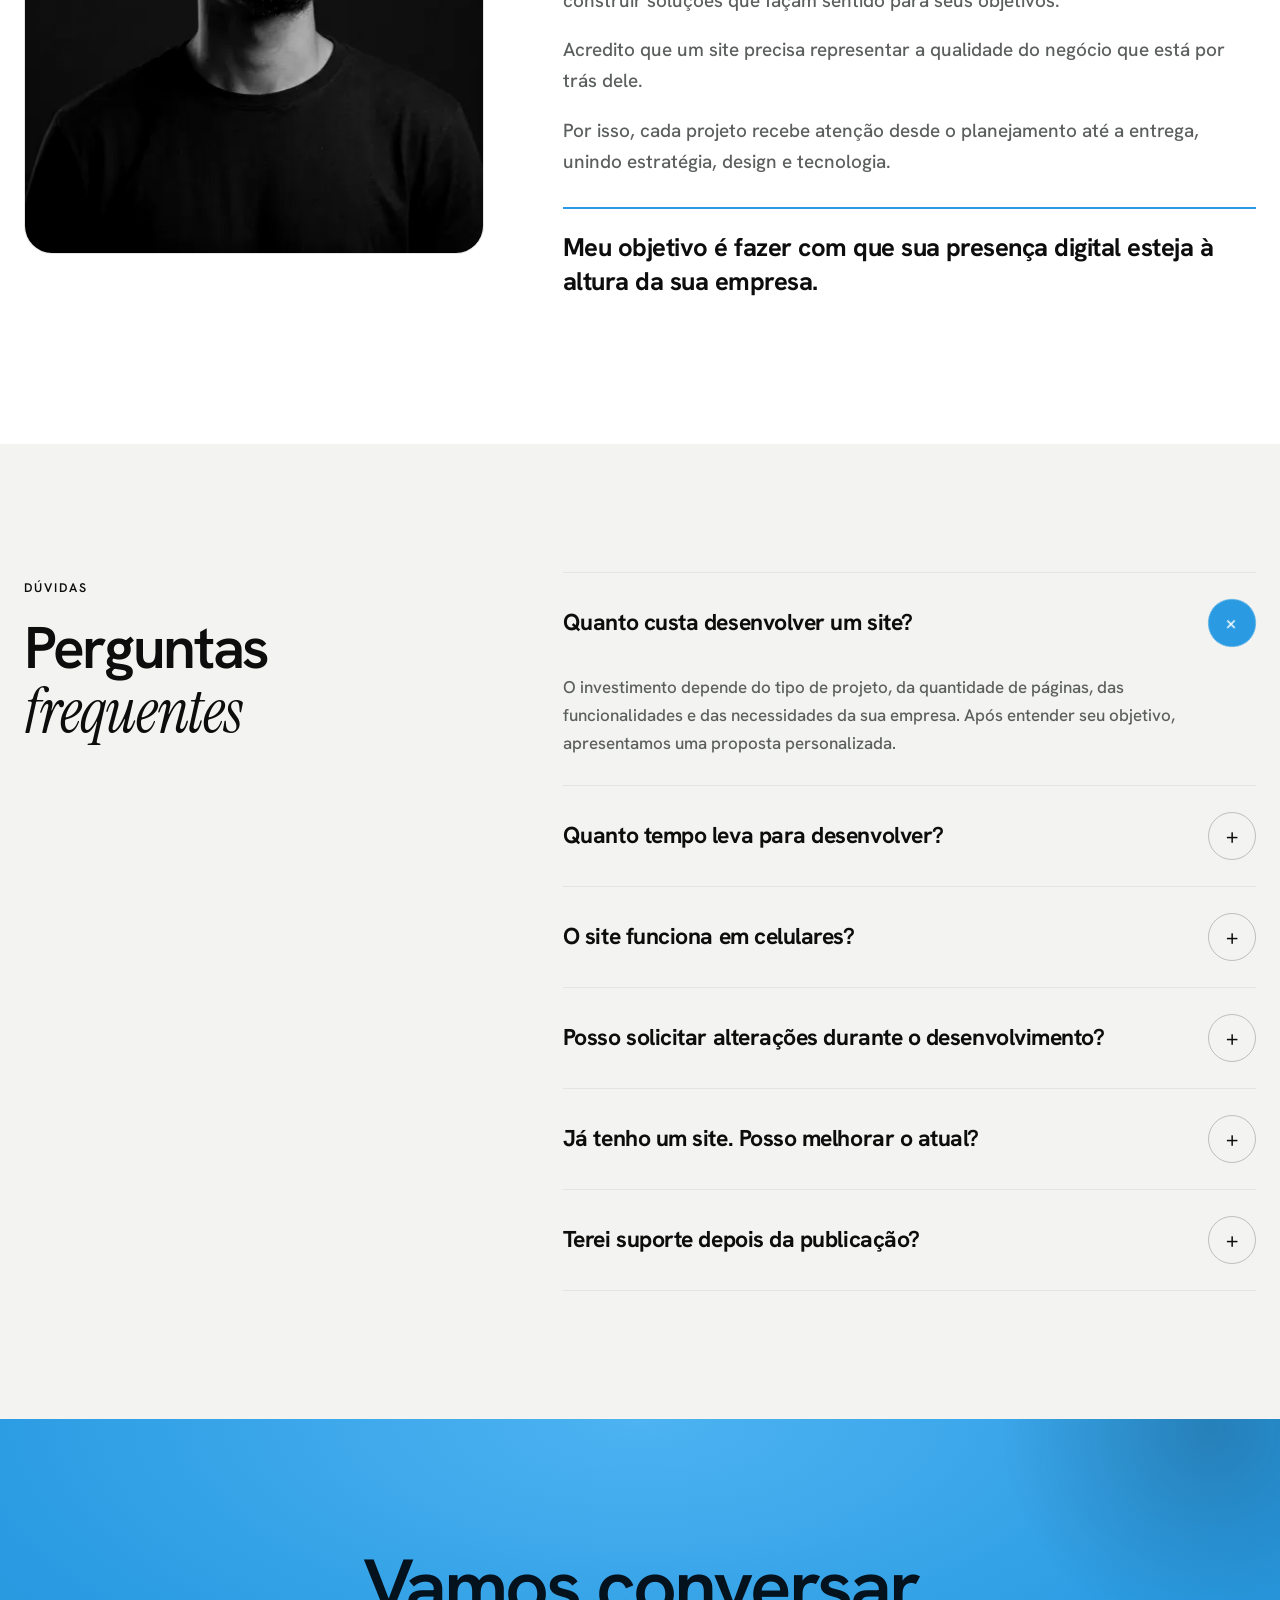
==== commit 524c8822: "Corrige número do WhatsApp nos links do site Co-Authored-By: Claude Sonnet 5.5 <noreply@anthropic.co" ====
--- a/index.html
+++ b/index.html
@@ -293,7 +293,7 @@
   <nav aria-label="Principal"><ul><li><a href="#topo" data-en="Home"><i>01</i>Início</a></li><li><a href="#projetos" data-en="Projects"><i>02</i>Projetos</a></li><li><a href="#servicos" data-en="Services"><i>03</i>Serviços</a></li><li><a href="#sobre" data-en="About"><i>04</i>Sobre</a></li><li><a href="#contato" data-en="Contact"><i>05</i>Contato</a></li></ul></nav>
   <div class="menu__foot">
     <p data-en="Let's talk?">Vamos conversar?</p>
-    <a href="https://wa.me/5573900000000?text=Ol%C3%A1%20Ramon%21%20Vi%20seu%20site%20e%20quero%20conversar." target="_blank" rel="noopener">WhatsApp</a>
+    <a href="https://wa.me/5573981598854?text=Ol%C3%A1%20Ramon%21%20Vi%20seu%20site%20e%20quero%20conversar." target="_blank" rel="noopener">WhatsApp</a>
     <a href="https://www.instagram.com/ramonocode" target="_blank" rel="me noopener">Instagram</a>
     <a href="https://github.com/ramoncodedev" target="_blank" rel="me noopener">GitHub</a>
   </div>
@@ -308,13 +308,13 @@
   <p class="hero3__s hero3__s--l" data-en="Design + development<br>SEO + performance">Design + desenvolvimento<br>SEO + performance</p>
   <div class="hero3__s hero3__s--r">
     <p data-en="I don&#x27;t just make pretty sites. I make sites that sell.">Não faço só site bonito. Faço site que vende.</p>
-    <a class="pill pill--k" href="https://wa.me/5573900000000?text=Ol%C3%A1%20Ramon!%20Quero%20solicitar%20um%20or%C3%A7amento." target="_blank" rel="noopener"><span data-en="Request a quote">Solicitar orçamento</span><i aria-hidden="true">↗</i></a>
+    <a class="pill pill--k" href="https://wa.me/5573981598854?text=Ol%C3%A1%20Ramon!%20Quero%20solicitar%20um%20or%C3%A7amento." target="_blank" rel="noopener"><span data-en="Request a quote">Solicitar orçamento</span><i aria-hidden="true">↗</i></a>
   </div>
   <nav class="hero3__dock" aria-label="Redes">
     <a href="https://www.instagram.com/ramonocode" target="_blank" rel="me noopener" aria-label="Instagram" class="d-ig"><svg viewBox="0 0 24 24" fill="none" stroke="#fff" stroke-width="1.9"><rect x="3.5" y="3.5" width="17" height="17" rx="5"/><circle cx="12" cy="12" r="4"/><circle cx="17.2" cy="6.8" r="1" fill="#fff" stroke="none"/></svg></a>
     <a href="https://www.behance.net/ramonsilva16" target="_blank" rel="me noopener" aria-label="Behance" class="d-be"><b>Bē</b></a>
     <a href="https://github.com/ramoncodedev" target="_blank" rel="me noopener" aria-label="GitHub" class="d-gh"><svg viewBox="0 0 24 24" fill="#fff"><path d="M12 2.5a9.5 9.5 0 0 0-3 18.5c.5.1.65-.2.65-.46v-1.7c-2.65.58-3.2-1.27-3.2-1.27-.43-1.1-1.06-1.4-1.06-1.4-.87-.6.07-.58.07-.58.96.07 1.47.99 1.47.99.85 1.46 2.24 1.04 2.78.8.09-.62.33-1.04.6-1.28-2.1-.24-4.34-1.05-4.34-4.7 0-1.04.37-1.89.98-2.55-.1-.24-.43-1.2.09-2.5 0 0 .8-.26 2.6.97a9 9 0 0 1 4.74 0c1.8-1.23 2.6-.97 2.6-.97.52 1.3.19 2.26.1 2.5.6.66.97 1.51.97 2.55 0 3.66-2.24 4.46-4.37 4.7.34.3.65.88.65 1.78v2.64c0 .26.15.56.66.46A9.5 9.5 0 0 0 12 2.5z"/></svg></a>
-    <a href="https://wa.me/5573900000000?text=Ol%C3%A1%20Ramon!%20Vi%20seu%20site%20e%20quero%20conversar." target="_blank" rel="noopener" aria-label="WhatsApp" class="d-wa"><svg viewBox="0 0 24 24" fill="#fff"><path d="M12 3a9 9 0 0 0-7.7 13.6L3 21l4.5-1.2A9 9 0 1 0 12 3zm0 1.7a7.3 7.3 0 1 1-3.9 13.5l-.3-.2-2.6.7.7-2.5-.2-.3A7.3 7.3 0 0 1 12 4.7zm-3 3.4c-.2 0-.5.1-.7.4-.3.3-.9.9-.9 2.1 0 1.2.9 2.4 1 2.6.1.2 1.8 2.8 4.4 3.8 2.2.9 2.6.7 3.1.7.5 0 1.5-.6 1.7-1.2.2-.6.2-1.1.2-1.2-.1-.1-.2-.2-.5-.3l-1.6-.8c-.2-.1-.4-.1-.6.1l-.7.9c-.1.2-.3.2-.5.1-.3-.1-1.1-.4-2-1.3-.7-.7-1.2-1.5-1.3-1.8-.1-.2 0-.4.1-.5l.4-.5c.1-.1.2-.3.2-.5.1-.2 0-.3 0-.5l-.7-1.7c-.2-.4-.4-.4-.5-.4z"/></svg></a>
+    <a href="https://wa.me/5573981598854?text=Ol%C3%A1%20Ramon!%20Vi%20seu%20site%20e%20quero%20conversar." target="_blank" rel="noopener" aria-label="WhatsApp" class="d-wa"><svg viewBox="0 0 24 24" fill="#fff"><path d="M12 3a9 9 0 0 0-7.7 13.6L3 21l4.5-1.2A9 9 0 1 0 12 3zm0 1.7a7.3 7.3 0 1 1-3.9 13.5l-.3-.2-2.6.7.7-2.5-.2-.3A7.3 7.3 0 0 1 12 4.7zm-3 3.4c-.2 0-.5.1-.7.4-.3.3-.9.9-.9 2.1 0 1.2.9 2.4 1 2.6.1.2 1.8 2.8 4.4 3.8 2.2.9 2.6.7 3.1.7.5 0 1.5-.6 1.7-1.2.2-.6.2-1.1.2-1.2-.1-.1-.2-.2-.5-.3l-1.6-.8c-.2-.1-.4-.1-.6.1l-.7.9c-.1.2-.3.2-.5.1-.3-.1-1.1-.4-2-1.3-.7-.7-1.2-1.5-1.3-1.8-.1-.2 0-.4.1-.5l.4-.5c.1-.1.2-.3.2-.5.1-.2 0-.3 0-.5l-.7-1.7c-.2-.4-.4-.4-.5-.4z"/></svg></a>
   </nav>
 </section>
 
@@ -330,7 +330,7 @@
     <div class="val__body reveal">
       <p class="val__lead" data-en="Before getting in touch, a potential customer researches, compares and looks for reasons to trust. At that moment, your digital presence speaks for your company.">Antes de entrar em contato, o cliente pesquisa, compara e procura motivos para confiar. Nesse momento, sua presença digital fala pela sua empresa.</p>
       <p class="val__sm" data-en="Being online is not enough. You need a presence that makes your company remembered, valued and chosen.">Não basta estar na internet. É preciso uma presença que faça sua empresa ser lembrada, valorizada e escolhida.</p>
-      <a class="pill pill--k" href="https://wa.me/5573900000000?text=Ol%C3%A1%20Ramon!%20Quero%20solicitar%20um%20or%C3%A7amento." target="_blank" rel="noopener"><span data-en="Request a quote">Solicitar orçamento</span><i aria-hidden="true">↗</i></a>
+      <a class="pill pill--k" href="https://wa.me/5573981598854?text=Ol%C3%A1%20Ramon!%20Quero%20solicitar%20um%20or%C3%A7amento." target="_blank" rel="noopener"><span data-en="Request a quote">Solicitar orçamento</span><i aria-hidden="true">↗</i></a>
     </div>
   </div>
 </section>
@@ -355,7 +355,7 @@
       <button type="button" class="cmp__opt" data-mode="custom" aria-pressed="false"><i></i><span data-en="Custom-made websites, 100% exclusive to you">Sites feitos sob medida, 100% exclusivos para você</span></button>
     </div>
     <p class="cmp__sub reveal" data-en="Build your website with a professional company, the right way, so you don't waste money and opportunities, ensuring a solid and efficient online presence for your business growth.">Crie seu site com uma empresa profissional, da maneira certa, para não desperdiçar dinheiro e oportunidades, garantindo uma presença online sólida e eficiente para o crescimento do seu negócio.</p>
-    <div class="center reveal"><a class="pill pill--w" href="https://wa.me/5573900000000?text=Ol%C3%A1%20Ramon%21%20Quero%20saber%20mais%20sobre%20sites%20sob%20medida." target="_blank" rel="noopener"><span data-en="I want to know more">Quero saber mais</span><i aria-hidden="true">↗</i></a></div>
+    <div class="center reveal"><a class="pill pill--w" href="https://wa.me/5573981598854?text=Ol%C3%A1%20Ramon%21%20Quero%20saber%20mais%20sobre%20sites%20sob%20medida." target="_blank" rel="noopener"><span data-en="I want to know more">Quero saber mais</span><i aria-hidden="true">↗</i></a></div>
   </div>
 </section>
 
@@ -369,7 +369,7 @@
     <div class="stmt__low">
       <div class="ecg" aria-hidden="true"><svg><path class="ecg__track"/><path class="ecg__halo"/><path class="ecg__line"/><circle class="ecg__ring" r="10"/><circle class="ecg__dot" r="4.5"/></svg></div>
       <ol class="stmt__cols"><li class="rs" style="--d:0ms"><div class="rs__top"><span class="rs__ic"><svg viewBox="0 0 24 24" fill="none" stroke="currentColor" stroke-width="1.6" stroke-linecap="round" stroke-linejoin="round" aria-hidden="true"><circle cx="11" cy="11" r="6"/><path d="m20 20-4.2-4.2M11 8.5v5M8.5 11h5"/></svg></span><span class="rs__n">01</span></div><h3 data-en="Diagnosis">Diagnóstico</h3><em class="rs__sub" data-en="understand before designing">entender antes de desenhar</em><p data-en="We talk about your specialty, your ideal client and what they need to see before choosing you.">Conversamos sobre sua especialidade, seu cliente ideal e o que ele precisa perceber antes de escolher você.</p><ul class="rs__tags"><li data-en="Specialty">Especialidade</li><li data-en="Audience">Público</li><li data-en="Offer">Oferta</li></ul></li><li class="rs" style="--d:80ms"><div class="rs__top"><span class="rs__ic"><svg viewBox="0 0 24 24" fill="none" stroke="currentColor" stroke-width="1.6" stroke-linecap="round" stroke-linejoin="round" aria-hidden="true"><circle cx="12" cy="12" r="8"/><path d="m15.5 8.5-2 5-5 2 2-5z"/></svg></span><span class="rs__n">02</span></div><h3 data-en="Strategy">Estratégia</h3><em class="rs__sub" data-en="define the path to the decision">definir o caminho da decisão</em><p data-en="I organize the message, the offer and the order of arguments to lead the visitor to contact.">Organizo a mensagem, a oferta e a ordem dos argumentos para levar o visitante até o contato.</p><ul class="rs__tags"><li data-en="Positioning">Posicionamento</li><li data-en="Copy">Copy</li><li data-en="Conversion">Conversão</li></ul></li><li class="rs" style="--d:160ms"><div class="rs__top"><span class="rs__ic"><svg viewBox="0 0 24 24" fill="none" stroke="currentColor" stroke-width="1.6" stroke-linecap="round" stroke-linejoin="round" aria-hidden="true"><path d="M12 3 3.5 9 12 21l8.5-12z"/><path d="M3.5 9h17M9 9l3 12 3-12M9 9l3-6 3 6"/></svg></span><span class="rs__n">03</span></div><h3 data-en="Design">Design</h3><em class="rs__sub" data-en="turn value into perception">transformar valor em percepção</em><p data-en="Every project is designed from scratch for your context, no ready-made template with swapped colors and text.">Cada projeto é desenhado do zero para o seu contexto, sem modelo pronto em que só se trocam cores e textos.</p><ul class="rs__tags"><li data-en="Identity">Identidade</li><li data-en="Experience">Experiência</li><li data-en="Mobile">Mobile</li></ul></li><li class="rs" style="--d:240ms"><div class="rs__top"><span class="rs__ic"><svg viewBox="0 0 24 24" fill="none" stroke="currentColor" stroke-width="1.6" stroke-linecap="round" stroke-linejoin="round" aria-hidden="true"><circle cx="12" cy="12" r="8.5"/><path d="M3.5 12h17M12 3.5c2.5 2.4 3.6 5.2 3.6 8.5s-1.1 6.1-3.6 8.5c-2.5-2.4-3.6-5.2-3.6-8.5S9.5 5.9 12 3.5z"/></svg></span><span class="rs__n">04</span></div><h3 data-en="Launch">Publicação</h3><em class="rs__sub" data-en="live and ready to be found">no ar, pronto para ser encontrado</em><p data-en="I launch with SEO and structure for Google and AI search engines. From start to finish, you deal directly with me.">Publico com SEO e estrutura para Google e buscadores de IA. Do início ao fim, você trata diretamente comigo.</p><ul class="rs__tags"><li data-en="SEO">SEO</li><li data-en="GEO">GEO</li><li data-en="Google">Google</li></ul></li></ol>
-      <div class="stmt__foot reveal"><p data-en="From planning to launch, you deal directly with me.">Do planejamento à publicação, você trata diretamente comigo.</p><a class="pill pill--w" href="https://wa.me/5573900000000?text=Ol%C3%A1%20Ramon%2C%20quero%20entender%20como%20funciona%20o%20seu%20processo." target="_blank" rel="noopener"><span data-en="I want to start">Quero começar</span><i aria-hidden="true">↗</i></a></div>
+      <div class="stmt__foot reveal"><p data-en="From planning to launch, you deal directly with me.">Do planejamento à publicação, você trata diretamente comigo.</p><a class="pill pill--w" href="https://wa.me/5573981598854?text=Ol%C3%A1%20Ramon%2C%20quero%20entender%20como%20funciona%20o%20seu%20processo." target="_blank" rel="noopener"><span data-en="I want to start">Quero começar</span><i aria-hidden="true">↗</i></a></div>
     </div>
   </div>
 </section>
@@ -401,7 +401,7 @@
 <section class="flow" id="processo"><div class="flow__pin"><div class="flow__stick"><div class="wrap">
   <header class="flow__head"><p class="kicker" data-en="Process">Processo</p><h2 data-en="From first contact to a live site: <em>six steps.</em>">Do primeiro contato ao site no ar: <em>seis passos.</em></h2></header>
   <ol class="flow__grid"><li class="fs"><span class="fs__n">1</span><h3 data-en="Briefing">Briefing</h3><p data-en="You tell me your goal, audience and what the site must solve.">Você me conta objetivo, público e o que o site precisa resolver.</p></li><li class="fs"><span class="fs__n">2</span><h3 data-en="Immersion">Imersão</h3><p data-en="I study your business and organize structure and messaging.">Estudo seu negócio e organizo estrutura e mensagem.</p></li><li class="fs"><span class="fs__n">3</span><h3 data-en="Development">Desenvolvimento</h3><p data-en="Design and code from scratch: fast, responsive and built to sell.">Design e código do zero: rápido, responsivo e feito para vender.</p></li><li class="fs"><span class="fs__n">4</span><h3 data-en="Presentation">Apresentação</h3><p data-en="You see the first version and approve it or request tweaks.">Você vê a primeira versão e aprova ou pede ajustes.</p></li><li class="fs"><span class="fs__n">5</span><h3 data-en="Optimization">Otimização</h3><p data-en="Speed, SEO and final tests before going live.">Velocidade, SEO e testes finais antes de publicar.</p></li><li class="fs"><span class="fs__n">6</span><h3 data-en="Delivery">Entrega</h3><p data-en="Your site is live and ready to receive customers.">Site no ar, pronto para receber clientes.</p></li><svg class="flow__svg" aria-hidden="true"><path class="flow__track"/><path class="flow__fill"/></svg></ol>
-  <div class="flow__bar"><p class="flow__count" aria-hidden="true"><b id="fc">01</b><span>/ 06</span></p><a class="pill pill--w flow__cta" href="https://wa.me/5573900000000?text=Ol%C3%A1%20Ramon%21%20Vamos%20conversar%20sobre%20meu%20projeto." target="_blank" rel="noopener"><span data-en="Start my project">Começar meu projeto</span><i aria-hidden="true">↗</i></a></div>
+  <div class="flow__bar"><p class="flow__count" aria-hidden="true"><b id="fc">01</b><span>/ 06</span></p><a class="pill pill--w flow__cta" href="https://wa.me/5573981598854?text=Ol%C3%A1%20Ramon%21%20Vamos%20conversar%20sobre%20meu%20projeto." target="_blank" rel="noopener"><span data-en="Start my project">Começar meu projeto</span><i aria-hidden="true">↗</i></a></div>
 </div></div></div></section>
 
 <!-- SERVIÇOS -->
@@ -412,8 +412,8 @@
       <h2 data-en="Digital solutions for <em>different goals.</em>">Soluções digitais para <em>diferentes objetivos.</em></h2>
       <p class="section__sub" data-en="The ideal format depends on your moment, your needs and the result you want to achieve.">O formato ideal depende do seu momento, da sua necessidade e do resultado que você quer alcançar.</p>
     </header>
-    <div class="sv"><article class="sv__row reveal open"><h3 class="sv__t"><button type="button" aria-expanded="true"><span class="sv__i">01</span><span class="sv__n" data-en="Corporate website">Site institucional</span><span class="sv__plus" aria-hidden="true"></span></button></h3><div class="sv__panel"><div class="sv__inner"><p class="sv__d" data-en="A complete presentation of your company, services, strengths, story and contact options.">Uma apresentação completa da sua empresa, seus serviços, diferenciais, história e formas de contato.</p><p class="sv__ideal" data-en="Ideal for businesses that need to strengthen credibility and present their structure professionally.">Ideal para negócios que precisam fortalecer sua credibilidade e apresentar sua estrutura profissionalmente.</p><a class="sv__go" href="https://wa.me/5573900000000?text=Ol%C3%A1%20Ramon%21%20Quero%20um%28a%29%20site%20institucional." target="_blank" rel="noopener"><span data-en="Request a quote">Pedir orçamento</span><i aria-hidden="true">↗</i></a></div></div></article><article class="sv__row reveal"><h3 class="sv__t"><button type="button" aria-expanded="false"><span class="sv__i">02</span><span class="sv__n" data-en="Landing page">Landing page</span><span class="sv__plus" aria-hidden="true"></span></button></h3><div class="sv__panel"><div class="sv__inner"><p class="sv__d" data-en="A page built to present an offer, service or campaign with targeted messaging and a focus on conversion.">Uma página desenvolvida para apresentar uma oferta, serviço ou campanha com comunicação direcionada e foco em conversão.</p><p class="sv__ideal" data-en="Ideal for companies that run ads and lead generation.">Ideal para empresas que trabalham com anúncios e captação de clientes.</p><a class="sv__go" href="https://wa.me/5573900000000?text=Ol%C3%A1%20Ramon%21%20Quero%20um%28a%29%20landing%20page." target="_blank" rel="noopener"><span data-en="Request a quote">Pedir orçamento</span><i aria-hidden="true">↗</i></a></div></div></article><article class="sv__row reveal"><h3 class="sv__t"><button type="button" aria-expanded="false"><span class="sv__i">03</span><span class="sv__n" data-en="One page website">Site one page</span><span class="sv__plus" aria-hidden="true"></span></button></h3><div class="sv__panel"><div class="sv__inner"><p class="sv__d" data-en="A straightforward experience that gathers the main business information on a single page.">Uma experiência objetiva que reúne as principais informações do negócio em uma única página.</p><p class="sv__ideal" data-en="Ideal for professionals and companies that need a direct and efficient digital presentation.">Ideal para profissionais e empresas que precisam de uma apresentação digital direta e eficiente.</p><a class="sv__go" href="https://wa.me/5573900000000?text=Ol%C3%A1%20Ramon%21%20Quero%20um%28a%29%20site%20one%20page." target="_blank" rel="noopener"><span data-en="Request a quote">Pedir orçamento</span><i aria-hidden="true">↗</i></a></div></div></article><article class="sv__row reveal"><h3 class="sv__t"><button type="button" aria-expanded="false"><span class="sv__i">04</span><span class="sv__n" data-en="Online store">Loja virtual</span><span class="sv__plus" aria-hidden="true"></span></button></h3><div class="sv__panel"><div class="sv__inner"><p class="sv__d" data-en="A complete structure to showcase products, organize categories and sell online.">Uma estrutura completa para apresentar produtos, organizar categorias e vender pela internet.</p><p class="sv__ideal" data-en="Ideal for companies that want to expand their sales channels and reach new customers.">Ideal para empresas que querem ampliar seus canais de venda e alcançar novos clientes.</p><a class="sv__go" href="https://wa.me/5573900000000?text=Ol%C3%A1%20Ramon%21%20Quero%20um%28a%29%20loja%20virtual." target="_blank" rel="noopener"><span data-en="Request a quote">Pedir orçamento</span><i aria-hidden="true">↗</i></a></div></div></article><article class="sv__row reveal"><h3 class="sv__t"><button type="button" aria-expanded="false"><span class="sv__i">05</span><span class="sv__n" data-en="Other projects">Outros projetos</span><span class="sv__plus" aria-hidden="true"></span></button></h3><div class="sv__panel"><div class="sv__inner"><ul class="sv__chips"><li data-en="Custom systems and platforms">Sistemas e plataformas personalizados</li><li data-en="Visual identity and branding">Identidade visual e branding</li><li data-en="Social media creatives">Criativos para redes sociais</li><li data-en="Redesign and optimization of existing websites">Redesign e otimização de sites existentes</li></ul><a class="sv__go" href="https://wa.me/5573900000000?text=Ol%C3%A1%20Ramon%21%20Quero%20conversar%20sobre%20o%20meu%20projeto." target="_blank" rel="noopener"><span data-en="Request a quote">Pedir orçamento</span><i aria-hidden="true">↗</i></a></div></div></article></div>
-    <div class="center reveal"><a class="pill pill--k" href="https://wa.me/5573900000000?text=Ol%C3%A1%20Ramon%21%20Quero%20conversar%20sobre%20o%20meu%20projeto." target="_blank" rel="noopener"><span data-en="Let's talk about your project">Vamos conversar sobre seu projeto</span><i aria-hidden="true">↗</i></a></div>
+    <div class="sv"><article class="sv__row reveal open"><h3 class="sv__t"><button type="button" aria-expanded="true"><span class="sv__i">01</span><span class="sv__n" data-en="Corporate website">Site institucional</span><span class="sv__plus" aria-hidden="true"></span></button></h3><div class="sv__panel"><div class="sv__inner"><p class="sv__d" data-en="A complete presentation of your company, services, strengths, story and contact options.">Uma apresentação completa da sua empresa, seus serviços, diferenciais, história e formas de contato.</p><p class="sv__ideal" data-en="Ideal for businesses that need to strengthen credibility and present their structure professionally.">Ideal para negócios que precisam fortalecer sua credibilidade e apresentar sua estrutura profissionalmente.</p><a class="sv__go" href="https://wa.me/5573981598854?text=Ol%C3%A1%20Ramon%21%20Quero%20um%28a%29%20site%20institucional." target="_blank" rel="noopener"><span data-en="Request a quote">Pedir orçamento</span><i aria-hidden="true">↗</i></a></div></div></article><article class="sv__row reveal"><h3 class="sv__t"><button type="button" aria-expanded="false"><span class="sv__i">02</span><span class="sv__n" data-en="Landing page">Landing page</span><span class="sv__plus" aria-hidden="true"></span></button></h3><div class="sv__panel"><div class="sv__inner"><p class="sv__d" data-en="A page built to present an offer, service or campaign with targeted messaging and a focus on conversion.">Uma página desenvolvida para apresentar uma oferta, serviço ou campanha com comunicação direcionada e foco em conversão.</p><p class="sv__ideal" data-en="Ideal for companies that run ads and lead generation.">Ideal para empresas que trabalham com anúncios e captação de clientes.</p><a class="sv__go" href="https://wa.me/5573981598854?text=Ol%C3%A1%20Ramon%21%20Quero%20um%28a%29%20landing%20page." target="_blank" rel="noopener"><span data-en="Request a quote">Pedir orçamento</span><i aria-hidden="true">↗</i></a></div></div></article><article class="sv__row reveal"><h3 class="sv__t"><button type="button" aria-expanded="false"><span class="sv__i">03</span><span class="sv__n" data-en="One page website">Site one page</span><span class="sv__plus" aria-hidden="true"></span></button></h3><div class="sv__panel"><div class="sv__inner"><p class="sv__d" data-en="A straightforward experience that gathers the main business information on a single page.">Uma experiência objetiva que reúne as principais informações do negócio em uma única página.</p><p class="sv__ideal" data-en="Ideal for professionals and companies that need a direct and efficient digital presentation.">Ideal para profissionais e empresas que precisam de uma apresentação digital direta e eficiente.</p><a class="sv__go" href="https://wa.me/5573981598854?text=Ol%C3%A1%20Ramon%21%20Quero%20um%28a%29%20site%20one%20page." target="_blank" rel="noopener"><span data-en="Request a quote">Pedir orçamento</span><i aria-hidden="true">↗</i></a></div></div></article><article class="sv__row reveal"><h3 class="sv__t"><button type="button" aria-expanded="false"><span class="sv__i">04</span><span class="sv__n" data-en="Online store">Loja virtual</span><span class="sv__plus" aria-hidden="true"></span></button></h3><div class="sv__panel"><div class="sv__inner"><p class="sv__d" data-en="A complete structure to showcase products, organize categories and sell online.">Uma estrutura completa para apresentar produtos, organizar categorias e vender pela internet.</p><p class="sv__ideal" data-en="Ideal for companies that want to expand their sales channels and reach new customers.">Ideal para empresas que querem ampliar seus canais de venda e alcançar novos clientes.</p><a class="sv__go" href="https://wa.me/5573981598854?text=Ol%C3%A1%20Ramon%21%20Quero%20um%28a%29%20loja%20virtual." target="_blank" rel="noopener"><span data-en="Request a quote">Pedir orçamento</span><i aria-hidden="true">↗</i></a></div></div></article><article class="sv__row reveal"><h3 class="sv__t"><button type="button" aria-expanded="false"><span class="sv__i">05</span><span class="sv__n" data-en="Other projects">Outros projetos</span><span class="sv__plus" aria-hidden="true"></span></button></h3><div class="sv__panel"><div class="sv__inner"><ul class="sv__chips"><li data-en="Custom systems and platforms">Sistemas e plataformas personalizados</li><li data-en="Visual identity and branding">Identidade visual e branding</li><li data-en="Social media creatives">Criativos para redes sociais</li><li data-en="Redesign and optimization of existing websites">Redesign e otimização de sites existentes</li></ul><a class="sv__go" href="https://wa.me/5573981598854?text=Ol%C3%A1%20Ramon%21%20Quero%20conversar%20sobre%20o%20meu%20projeto." target="_blank" rel="noopener"><span data-en="Request a quote">Pedir orçamento</span><i aria-hidden="true">↗</i></a></div></div></article></div>
+    <div class="center reveal"><a class="pill pill--k" href="https://wa.me/5573981598854?text=Ol%C3%A1%20Ramon%21%20Quero%20conversar%20sobre%20o%20meu%20projeto." target="_blank" rel="noopener"><span data-en="Let's talk about your project">Vamos conversar sobre seu projeto</span><i aria-hidden="true">↗</i></a></div>
   </div>
 </section>
 
@@ -464,7 +464,7 @@
   <div class="wrap cta__in reveal">
     <h2 data-en="Shall we talk about your <em>project</em>?">Vamos conversar sobre o seu <em>projeto</em>?</h2>
     <p class="cta__lead" data-en="Maybe your company doesn&#x27;t have a website yet. Maybe the current one no longer represents the quality of your work. Whatever the moment, we can understand your needs and build a more professional digital presence.">Talvez sua empresa ainda não tenha um site. Talvez o atual já não represente mais a qualidade do seu trabalho. Independentemente do momento, vamos entender suas necessidades e construir uma presença digital mais profissional.</p>
-    <a class="pill pill--k cta__btn" href="https://wa.me/5573900000000?text=Ol%C3%A1%20Ramon%21%20Quero%20tirar%20meu%20projeto%20do%20papel." target="_blank" rel="noopener"><span data-en="I want to get my project off the ground">Quero tirar meu projeto do papel</span><i aria-hidden="true">↗</i></a>
+    <a class="pill pill--k cta__btn" href="https://wa.me/5573981598854?text=Ol%C3%A1%20Ramon%21%20Quero%20tirar%20meu%20projeto%20do%20papel." target="_blank" rel="noopener"><span data-en="I want to get my project off the ground">Quero tirar meu projeto do papel</span><i aria-hidden="true">↗</i></a>
     <ul class="cta__chips" aria-label="Vantagens">
       <li data-en="No commitment">Sem compromisso</li>
       <li data-en="Reply within the day">Resposta no mesmo dia</li>
@@ -480,19 +480,19 @@
     <div>
       <a class="brand brand--lg" href="#topo" aria-label="RM SITES">rm<span>sites</span><i>*</i><small>/ web studio</small></a>
       <p data-en="Building digital experiences that value companies and bring brands closer to people.">Construindo experiências digitais que valorizam empresas e aproximam marcas de pessoas.</p>
-      <div class="socs"><a class="soc" href="https://www.instagram.com/ramonocode" target="_blank" rel="me noopener" aria-label="Instagram"><svg viewBox="0 0 24 24" width="18" height="18" fill="none" stroke="currentColor" stroke-width="1.8" stroke-linecap="round" stroke-linejoin="round"><rect x="3" y="3" width="18" height="18" rx="5"/><circle cx="12" cy="12" r="4"/><circle cx="17.5" cy="6.5" r="1" fill="currentColor"/></svg></a><a class="soc" href="https://github.com/ramoncodedev" target="_blank" rel="me noopener" aria-label="GitHub"><svg viewBox="0 0 24 24" width="18" height="18" fill="currentColor"><path d="M12 .5a11.5 11.5 0 0 0-3.64 22.42c.58.1.79-.25.79-.56v-2c-3.2.7-3.88-1.37-3.88-1.37-.53-1.34-1.29-1.7-1.29-1.7-1.05-.72.08-.7.08-.7 1.16.08 1.77 1.19 1.77 1.19 1.03 1.77 2.7 1.26 3.36.96.1-.75.4-1.26.73-1.55-2.56-.29-5.25-1.28-5.25-5.7 0-1.26.45-2.29 1.19-3.1-.12-.29-.52-1.47.11-3.06 0 0 .97-.31 3.18 1.18a11 11 0 0 1 5.78 0c2.2-1.49 3.17-1.18 3.17-1.18.63 1.59.23 2.77.11 3.06.74.81 1.19 1.84 1.19 3.1 0 4.43-2.7 5.4-5.27 5.69.41.36.78 1.06.78 2.14v3.17c0 .31.21.67.8.56A11.5 11.5 0 0 0 12 .5Z"/></svg></a><a class="soc" href="https://wa.me/5573900000000?text=Ol%C3%A1%20Ramon%21%20Vi%20seu%20site." target="_blank" rel="me noopener" aria-label="WhatsApp"><svg viewBox="0 0 24 24" width="18" height="18" fill="currentColor"><path d="M12.04 2a9.9 9.9 0 0 0-8.5 15L2 22l5.1-1.5A9.9 9.9 0 1 0 12.04 2Zm5.8 14c-.25.7-1.4 1.3-1.9 1.35-.5.05-1.1.2-3.6-.8-3-1.2-4.9-4.3-5.05-4.5-.15-.2-1.2-1.6-1.2-3s.75-2.1 1-2.4c.25-.3.55-.35.75-.35h.55c.2 0 .4 0 .6.5.25.55.8 1.9.85 2 .05.1.1.25 0 .4-.1.2-.15.3-.3.5-.15.15-.3.35-.45.5-.15.15-.3.3-.15.6.15.25.7 1.2 1.55 1.9 1.05.95 1.95 1.25 2.2 1.4.3.15.45.1.6-.05.2-.2.7-.8.9-1.1.2-.3.4-.25.65-.15.25.1 1.6.75 1.9.9.25.15.45.2.5.3.05.1.05.65-.2 1.35Z"/></svg></a></div>
+      <div class="socs"><a class="soc" href="https://www.instagram.com/ramonocode" target="_blank" rel="me noopener" aria-label="Instagram"><svg viewBox="0 0 24 24" width="18" height="18" fill="none" stroke="currentColor" stroke-width="1.8" stroke-linecap="round" stroke-linejoin="round"><rect x="3" y="3" width="18" height="18" rx="5"/><circle cx="12" cy="12" r="4"/><circle cx="17.5" cy="6.5" r="1" fill="currentColor"/></svg></a><a class="soc" href="https://github.com/ramoncodedev" target="_blank" rel="me noopener" aria-label="GitHub"><svg viewBox="0 0 24 24" width="18" height="18" fill="currentColor"><path d="M12 .5a11.5 11.5 0 0 0-3.64 22.42c.58.1.79-.25.79-.56v-2c-3.2.7-3.88-1.37-3.88-1.37-.53-1.34-1.29-1.7-1.29-1.7-1.05-.72.08-.7.08-.7 1.16.08 1.77 1.19 1.77 1.19 1.03 1.77 2.7 1.26 3.36.96.1-.75.4-1.26.73-1.55-2.56-.29-5.25-1.28-5.25-5.7 0-1.26.45-2.29 1.19-3.1-.12-.29-.52-1.47.11-3.06 0 0 .97-.31 3.18 1.18a11 11 0 0 1 5.78 0c2.2-1.49 3.17-1.18 3.17-1.18.63 1.59.23 2.77.11 3.06.74.81 1.19 1.84 1.19 3.1 0 4.43-2.7 5.4-5.27 5.69.41.36.78 1.06.78 2.14v3.17c0 .31.21.67.8.56A11.5 11.5 0 0 0 12 .5Z"/></svg></a><a class="soc" href="https://wa.me/5573981598854?text=Ol%C3%A1%20Ramon%21%20Vi%20seu%20site." target="_blank" rel="me noopener" aria-label="WhatsApp"><svg viewBox="0 0 24 24" width="18" height="18" fill="currentColor"><path d="M12.04 2a9.9 9.9 0 0 0-8.5 15L2 22l5.1-1.5A9.9 9.9 0 1 0 12.04 2Zm5.8 14c-.25.7-1.4 1.3-1.9 1.35-.5.05-1.1.2-3.6-.8-3-1.2-4.9-4.3-5.05-4.5-.15-.2-1.2-1.6-1.2-3s.75-2.1 1-2.4c.25-.3.55-.35.75-.35h.55c.2 0 .4 0 .6.5.25.55.8 1.9.85 2 .05.1.1.25 0 .4-.1.2-.15.3-.3.5-.15.15-.3.35-.45.5-.15.15-.3.3-.15.6.15.25.7 1.2 1.55 1.9 1.05.95 1.95 1.25 2.2 1.4.3.15.45.1.6-.05.2-.2.7-.8.9-1.1.2-.3.4-.25.65-.15.25.1 1.6.75 1.9.9.25.15.45.2.5.3.05.1.05.65-.2 1.35Z"/></svg></a></div>
     </div>
     <nav class="footer__nav" aria-label="Rodapé"><a href="#topo" data-en="Home">Início</a> <a href="#projetos" data-en="Projects">Projetos</a> <a href="#servicos" data-en="Services">Serviços</a> <a href="#sobre" data-en="About">Sobre</a> <a href="#contato" data-en="Contact">Contato</a></nav>
     <div class="footer__talk">
       <p data-en="Let's talk?">Vamos conversar?</p>
-      <a class="link" href="https://wa.me/5573900000000?text=Ol%C3%A1%20Ramon%21%20Vi%20seu%20site." target="_blank" rel="noopener">WhatsApp <span aria-hidden="true">↗</span></a>
+      <a class="link" href="https://wa.me/5573981598854?text=Ol%C3%A1%20Ramon%21%20Vi%20seu%20site." target="_blank" rel="noopener">WhatsApp <span aria-hidden="true">↗</span></a>
     </div>
   </div>
   <address class="wrap footer__addr"><span data-en="RM SITES · Websites and landing pages for companies across Brazil.">RM SITES · Criação de sites e landing pages para empresas de todo o Brasil.</span></address>
   <p class="footer__copy"><span data-en="© 2026. All rights reserved.">© <span id="ano">2026</span>. Todos os direitos reservados.</span></p>
 </footer>
 
-<a class="wpp" href="https://wa.me/5573900000000?text=Ol%C3%A1%20Ramon%21%20Vi%20seu%20site." target="_blank" rel="noopener" aria-label="Falar no WhatsApp">
+<a class="wpp" href="https://wa.me/5573981598854?text=Ol%C3%A1%20Ramon%21%20Vi%20seu%20site." target="_blank" rel="noopener" aria-label="Falar no WhatsApp">
   <svg viewBox="0 0 24 24" width="26" height="26" fill="currentColor" aria-hidden="true"><path d="M12.04 2a9.9 9.9 0 0 0-8.5 15L2 22l5.1-1.5A9.9 9.9 0 1 0 12.04 2Zm5.8 14c-.25.7-1.4 1.3-1.9 1.35-.5.05-1.1.2-3.6-.8-3-1.2-4.9-4.3-5.05-4.5-.15-.2-1.2-1.6-1.2-3s.75-2.1 1-2.4c.25-.3.55-.35.75-.35h.55c.2 0 .4 0 .6.5.25.55.8 1.9.85 2 .05.1.1.25 0 .4-.1.2-.15.3-.3.5-.15.15-.3.35-.45.5-.15.15-.3.3-.15.6.15.25.7 1.2 1.55 1.9 1.05.95 1.95 1.25 2.2 1.4.3.15.45.1.6-.05.2-.2.7-.8.9-1.1.2-.3.4-.25.65-.15.25.1 1.6.75 1.9.9.25.15.45.2.5.3.05.1.05.65-.2 1.35Z"/></svg>
 </a>
 <script src="script.js" defer></script>
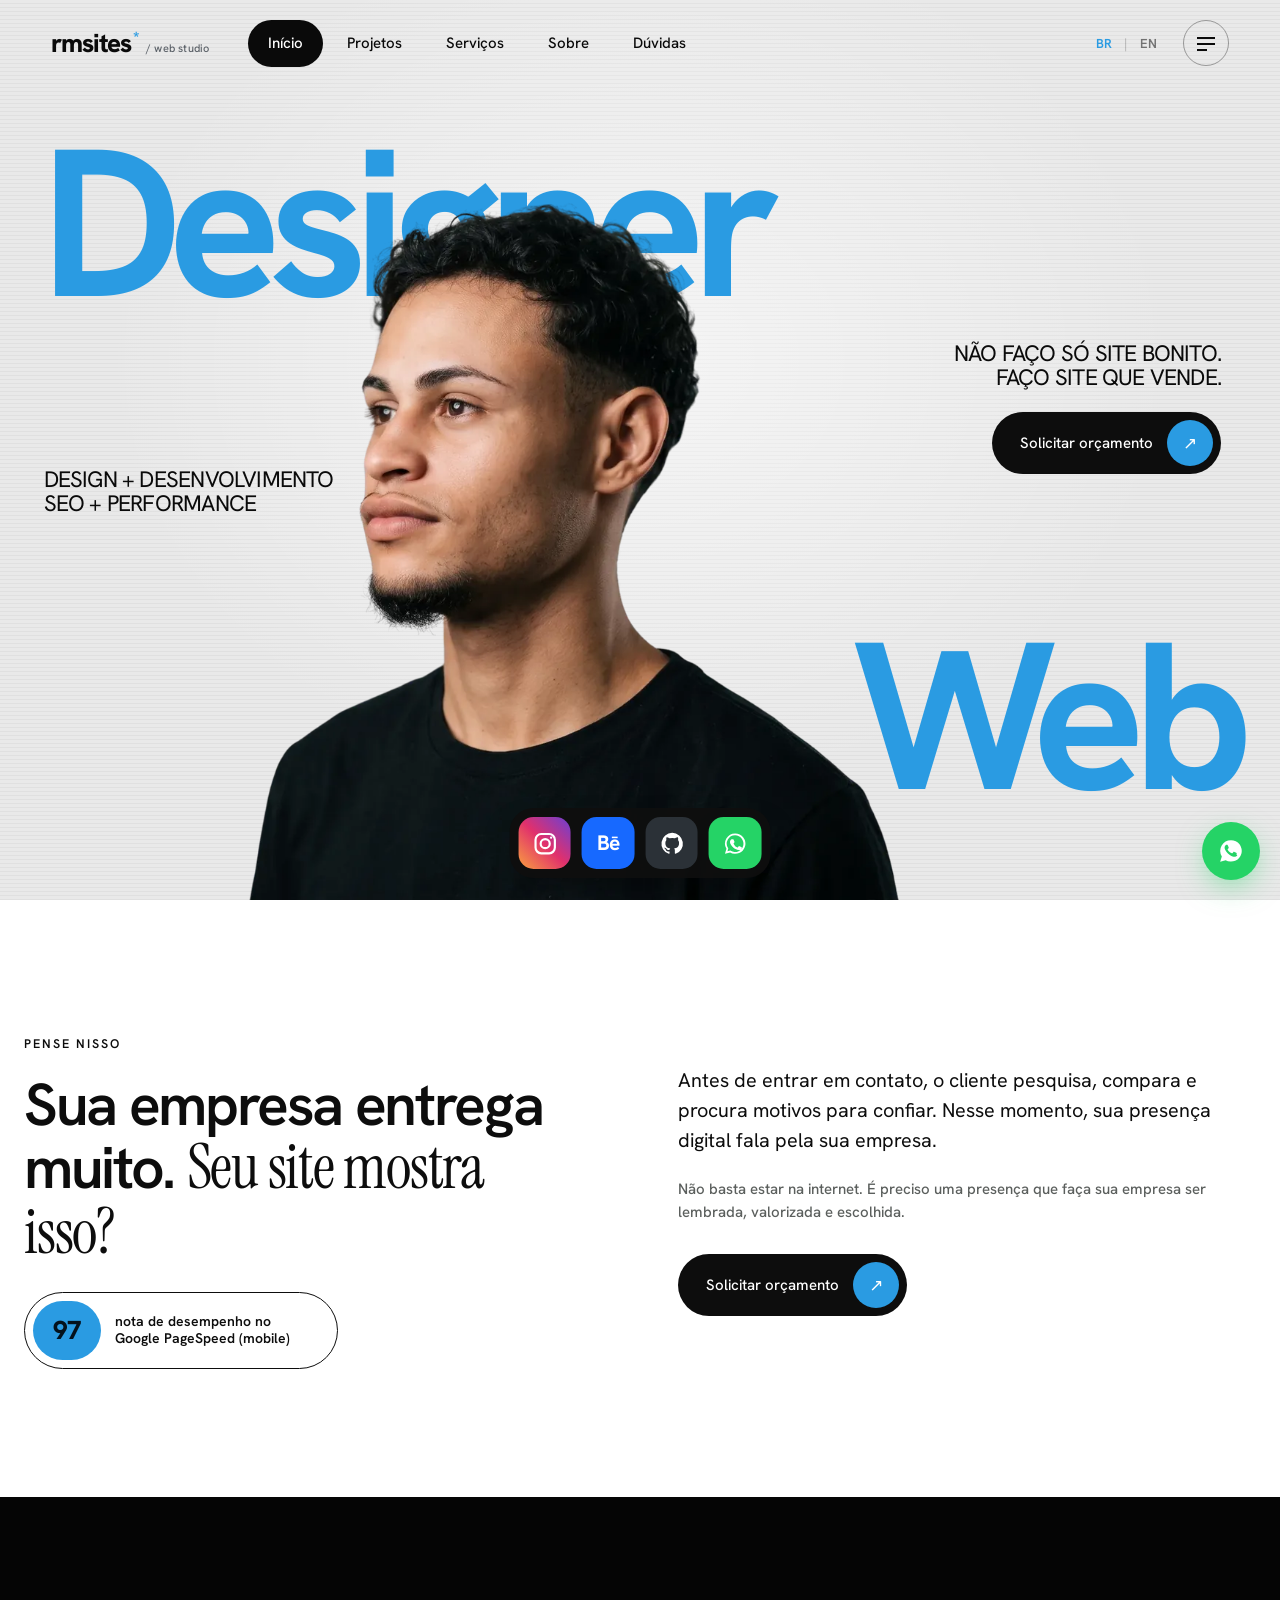
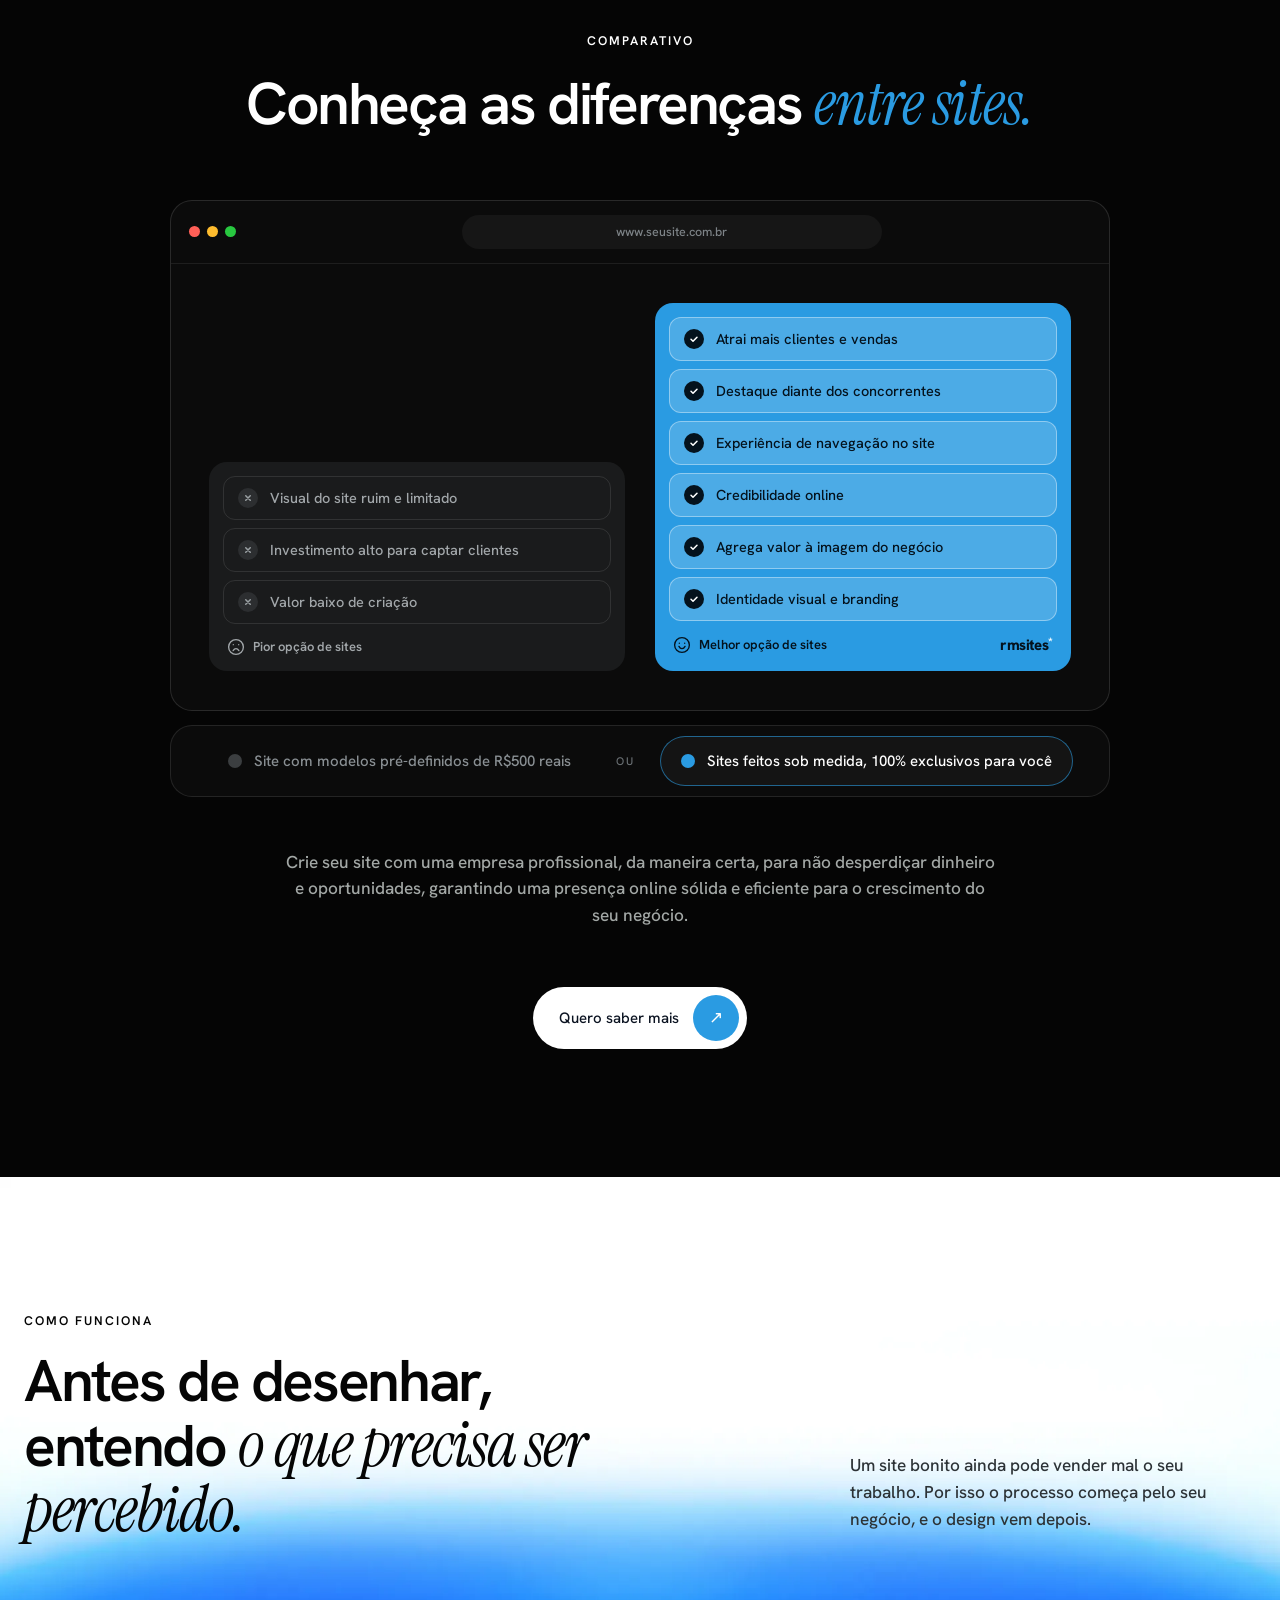
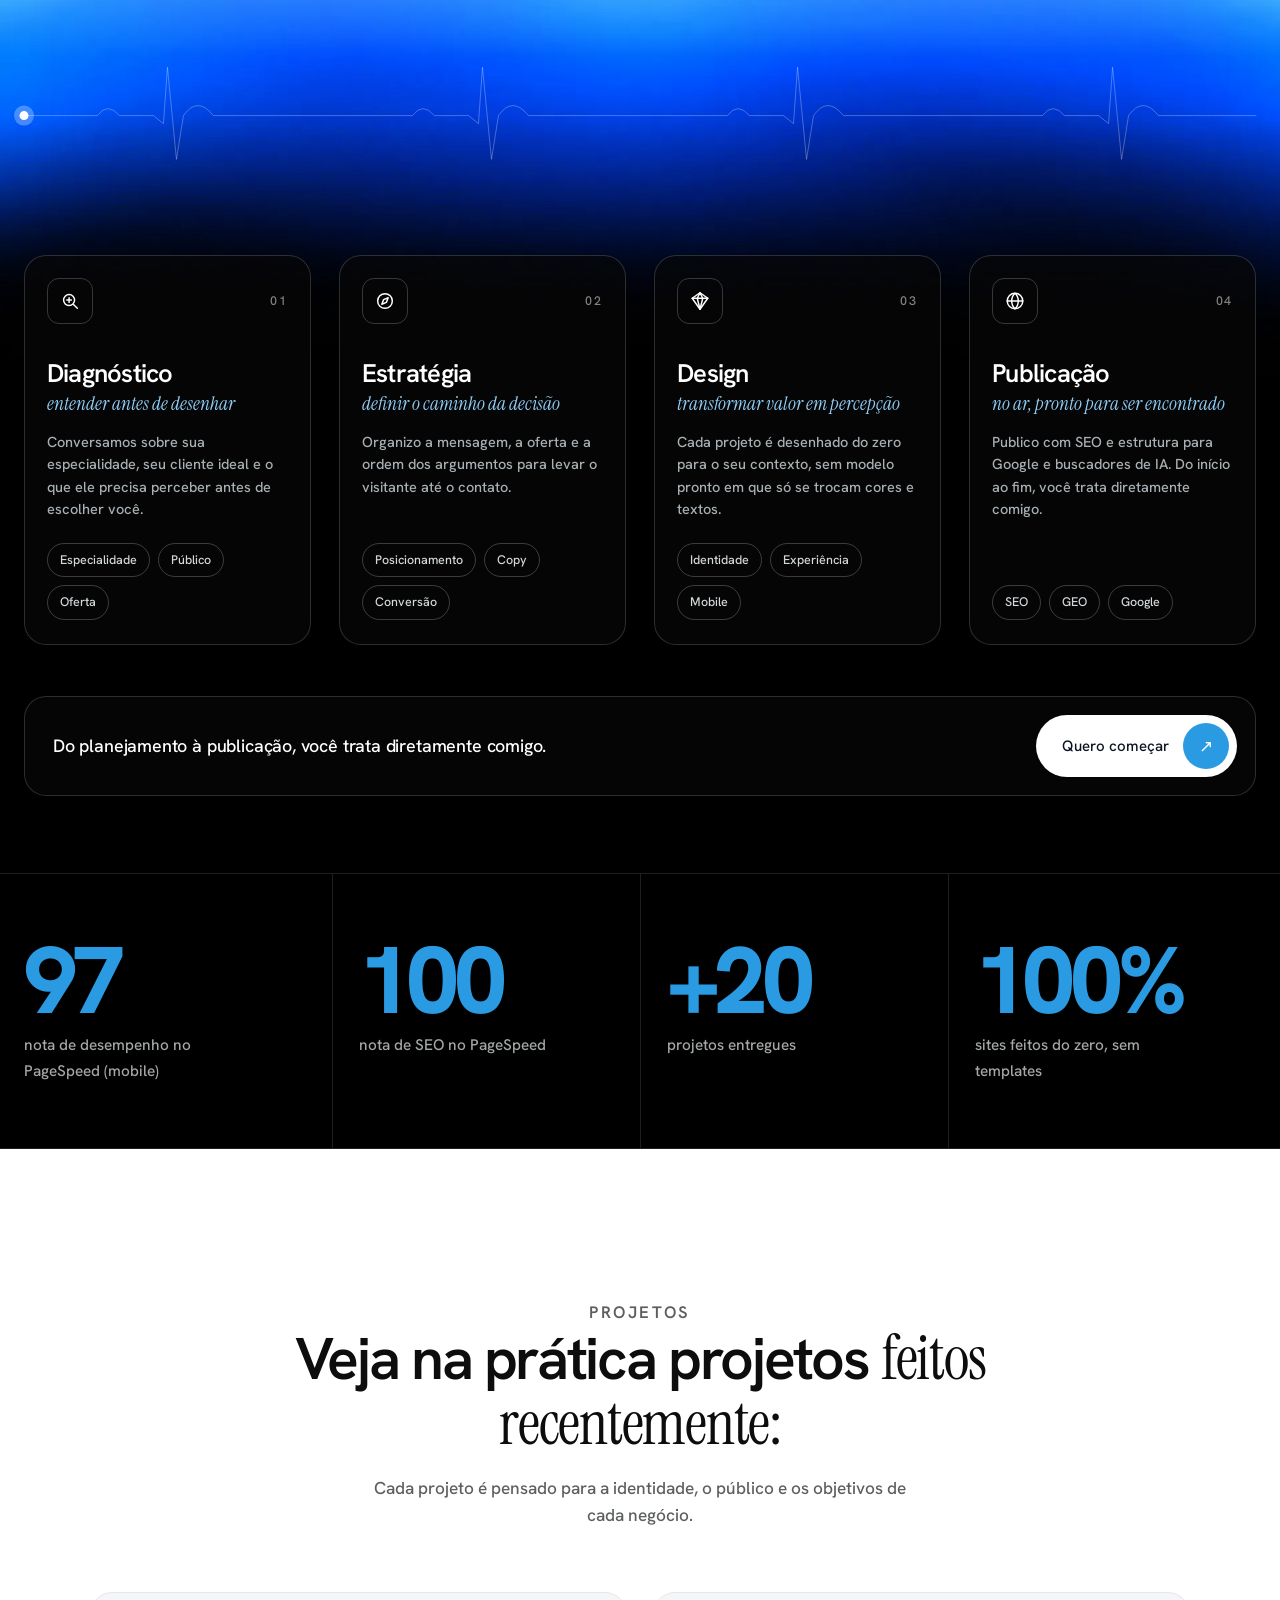
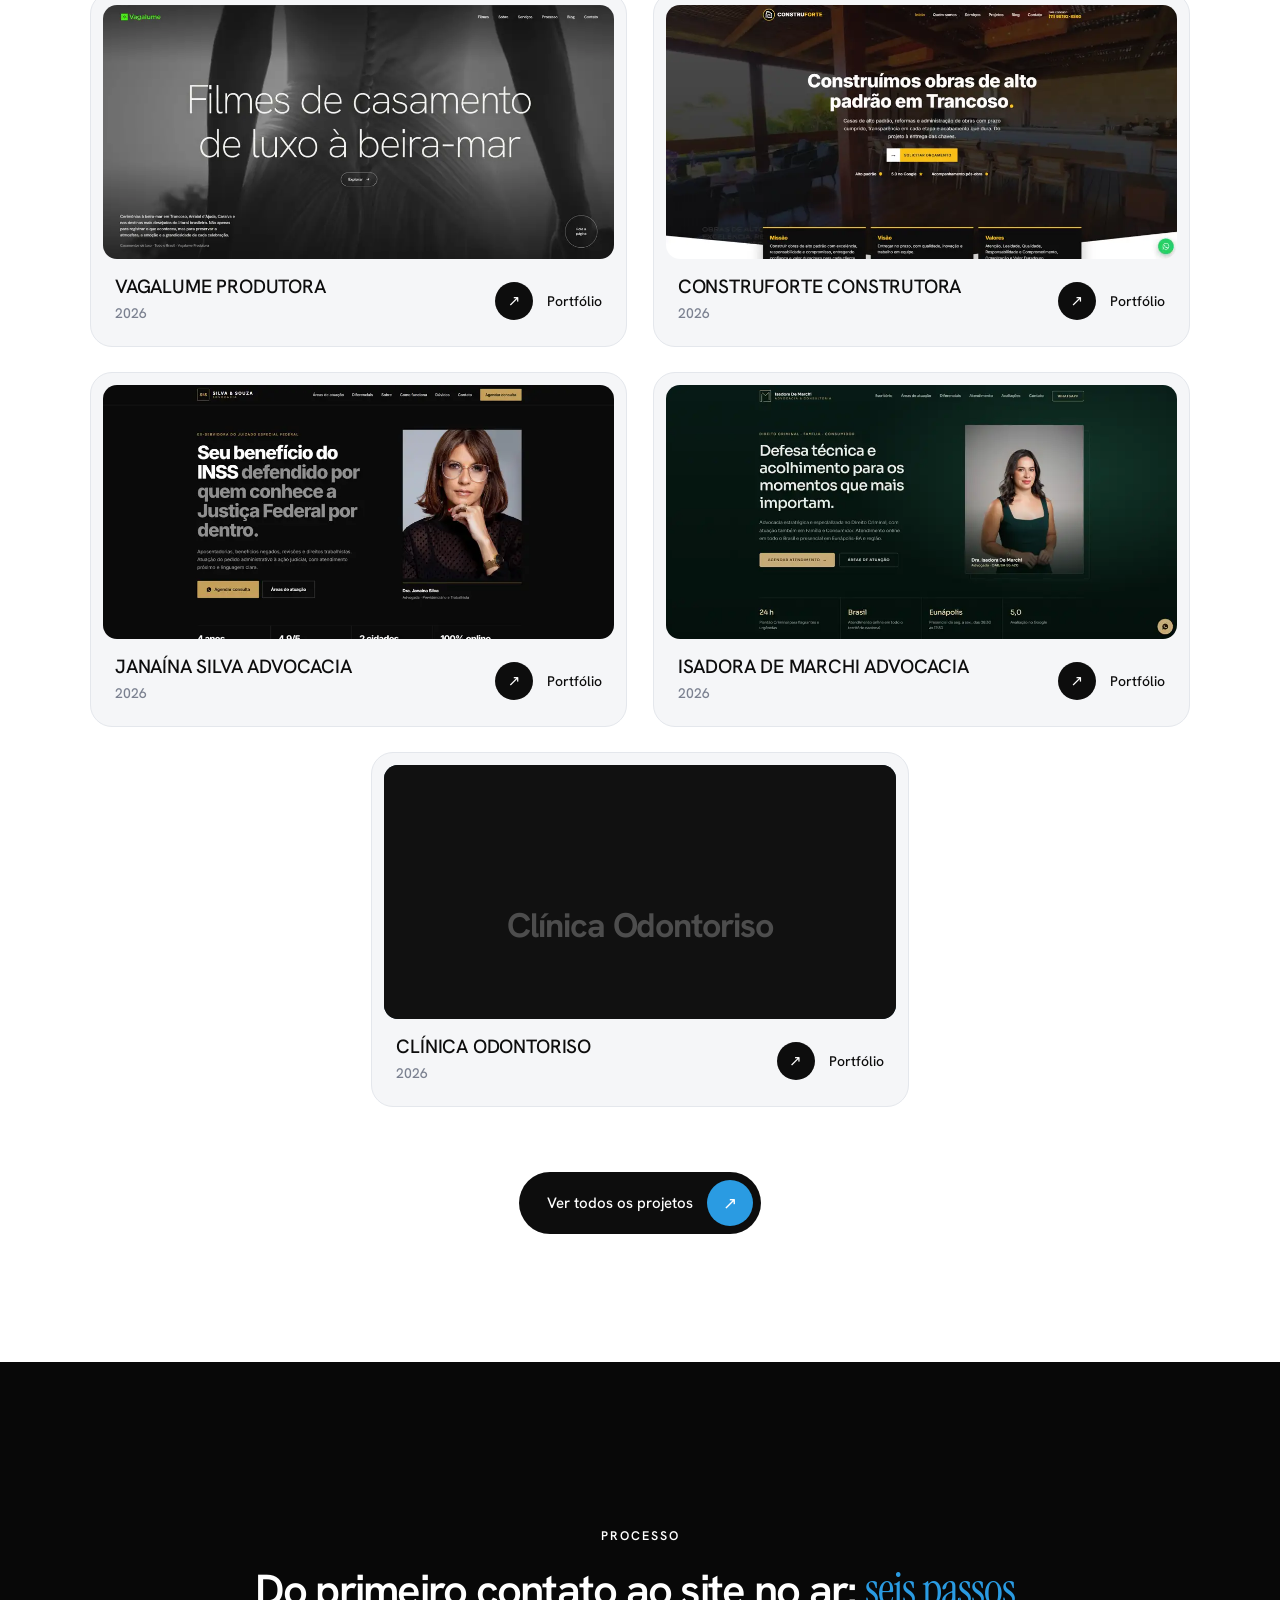
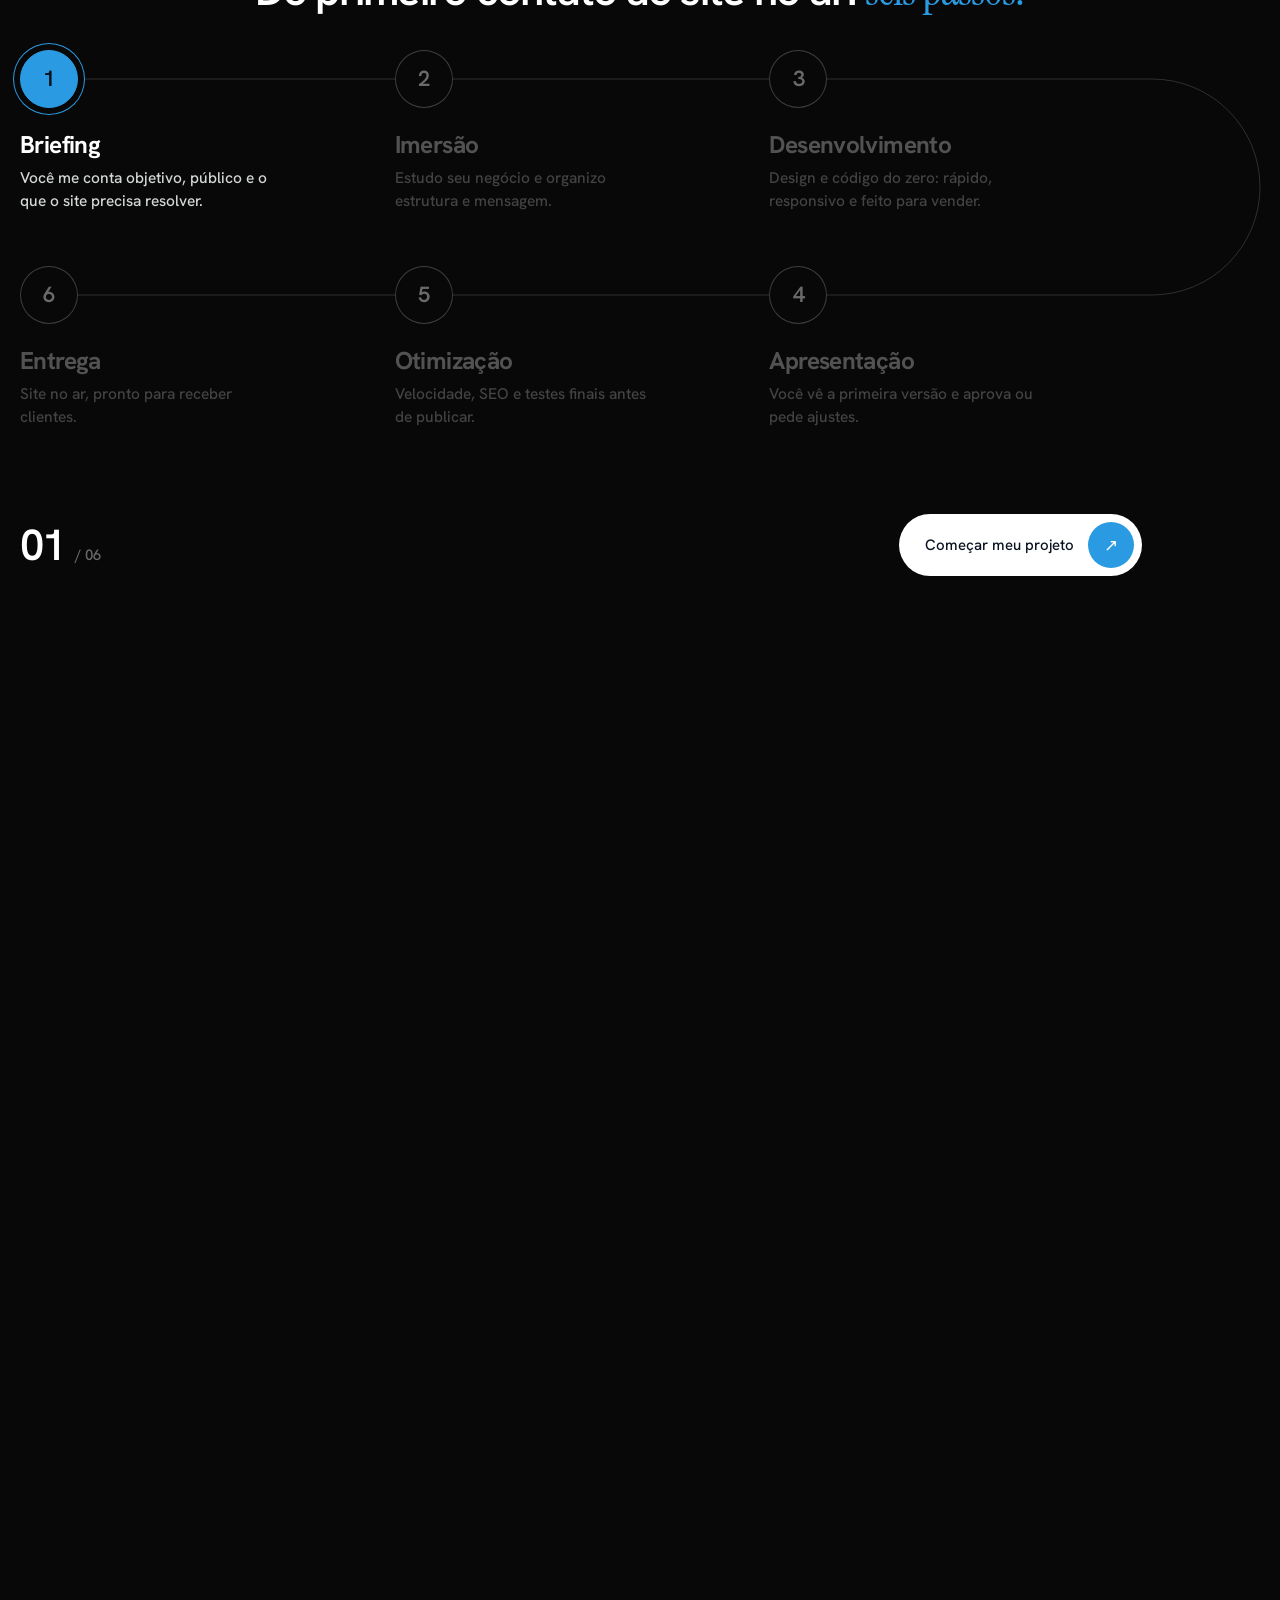
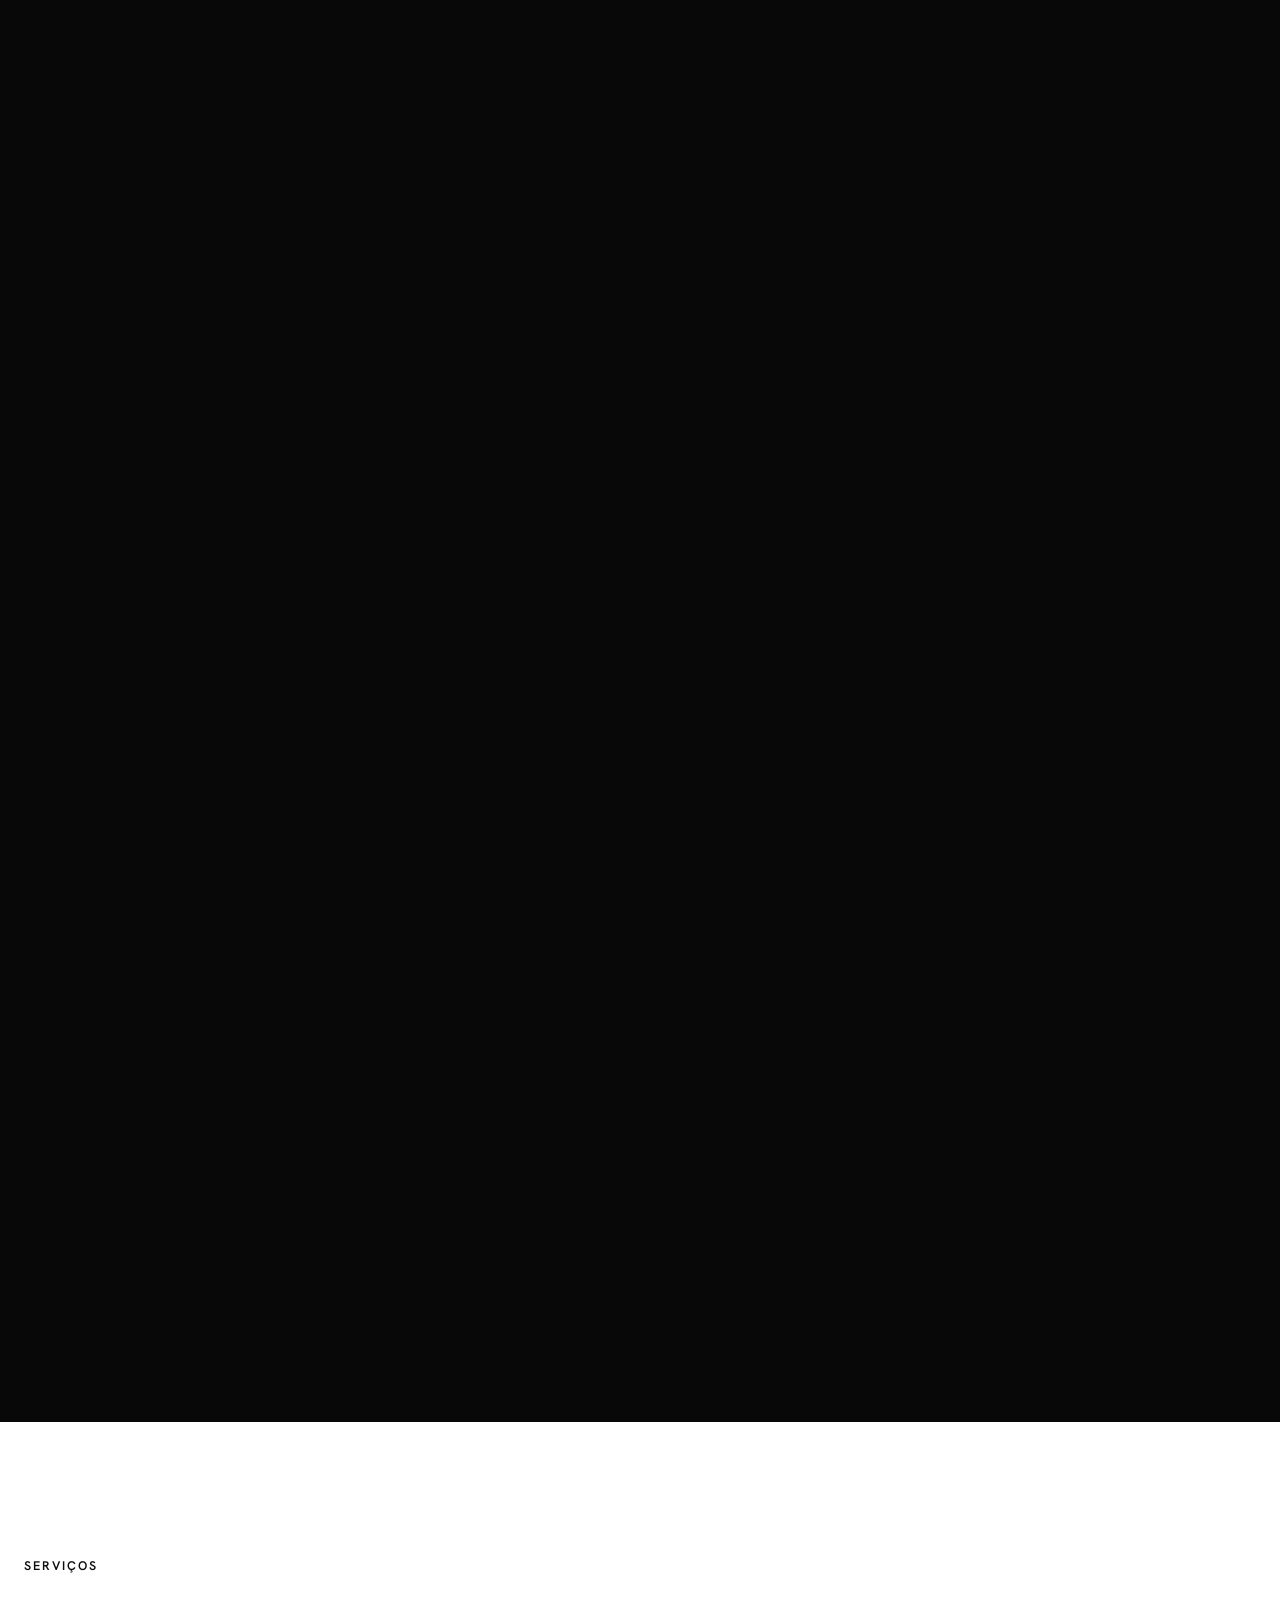
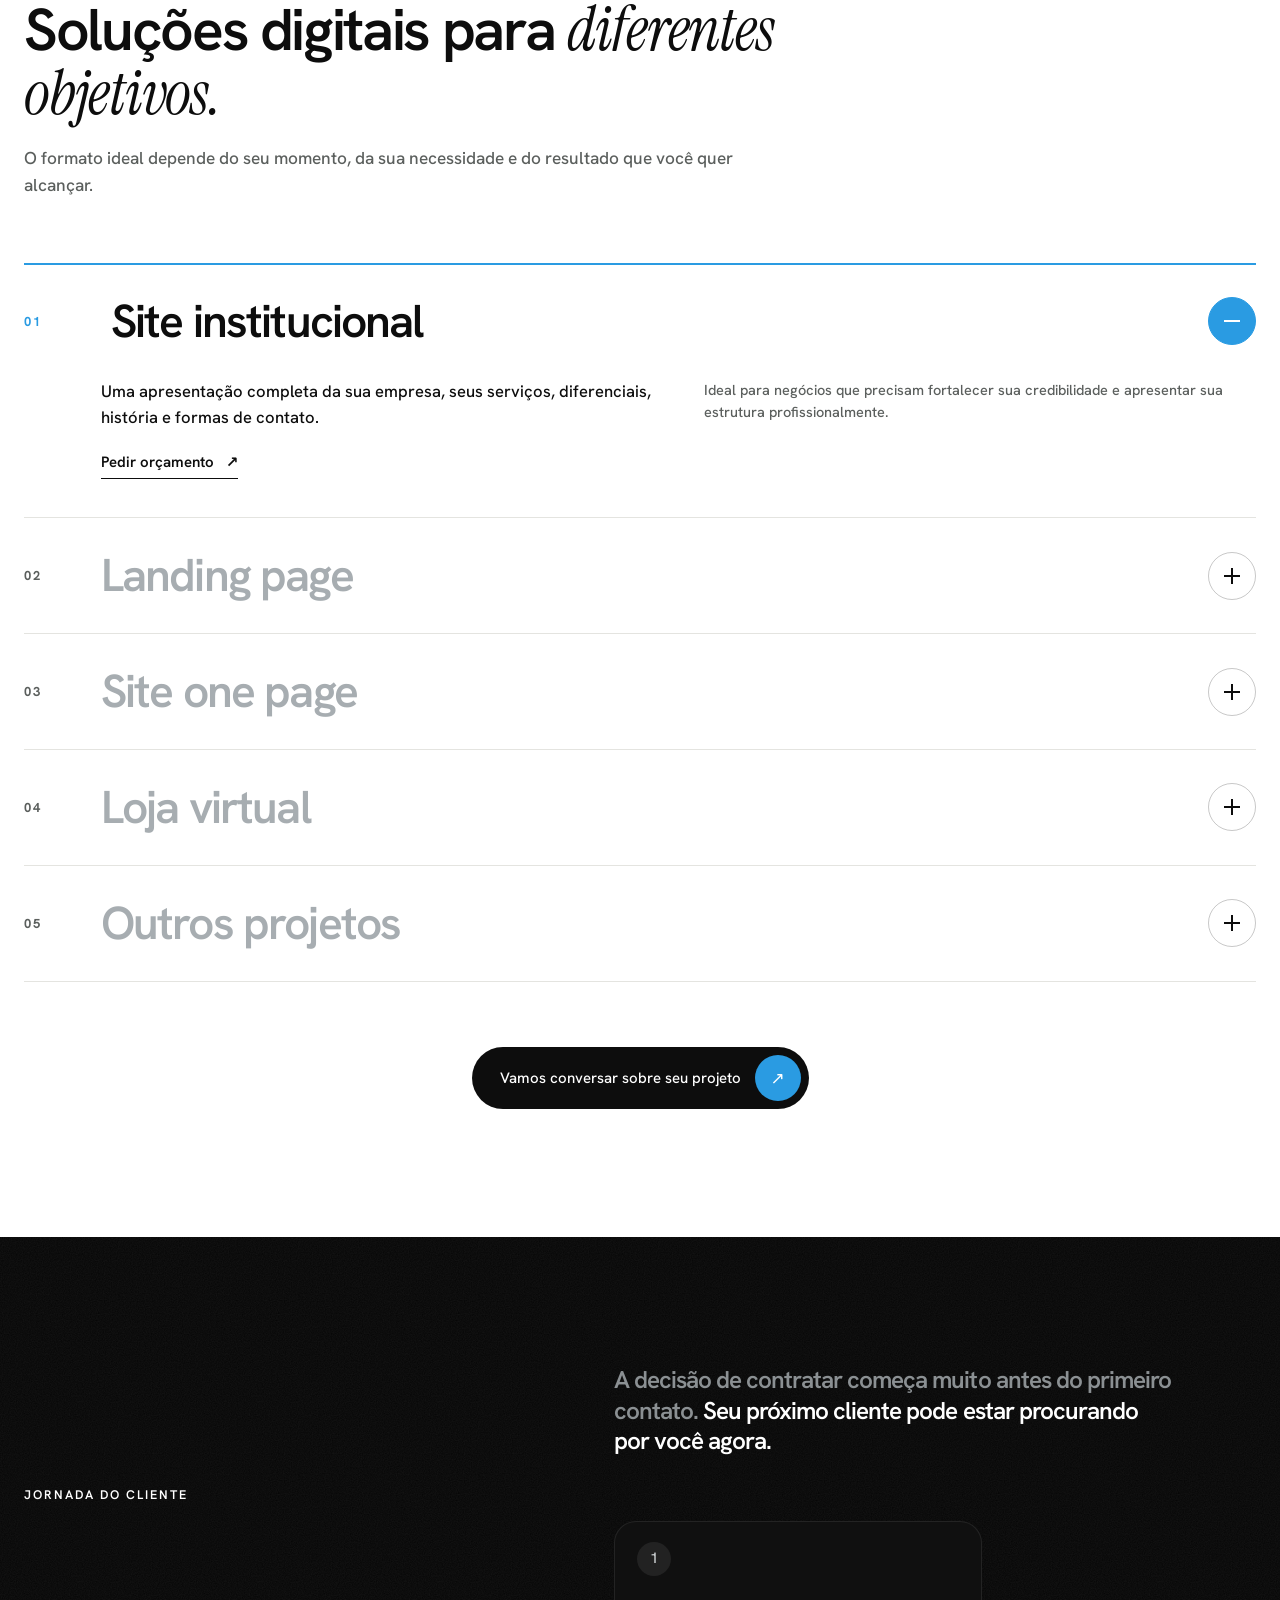
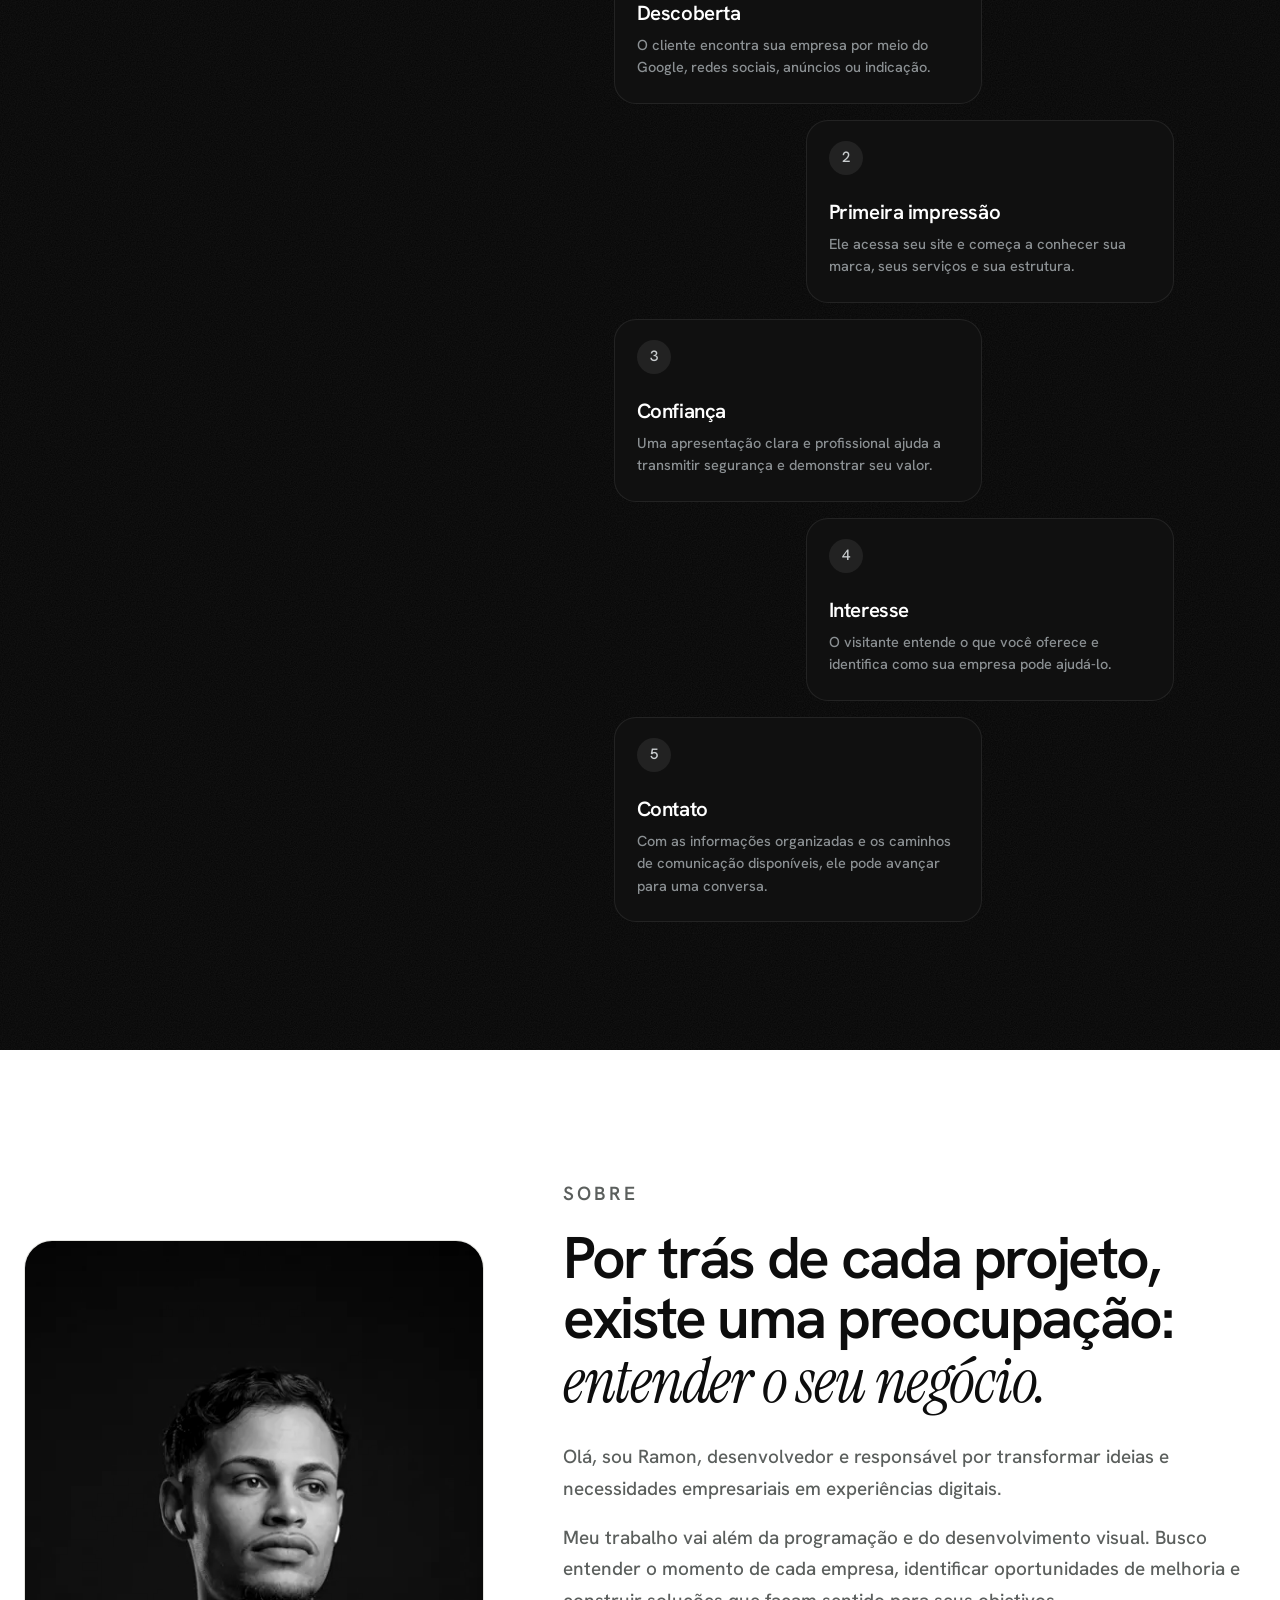
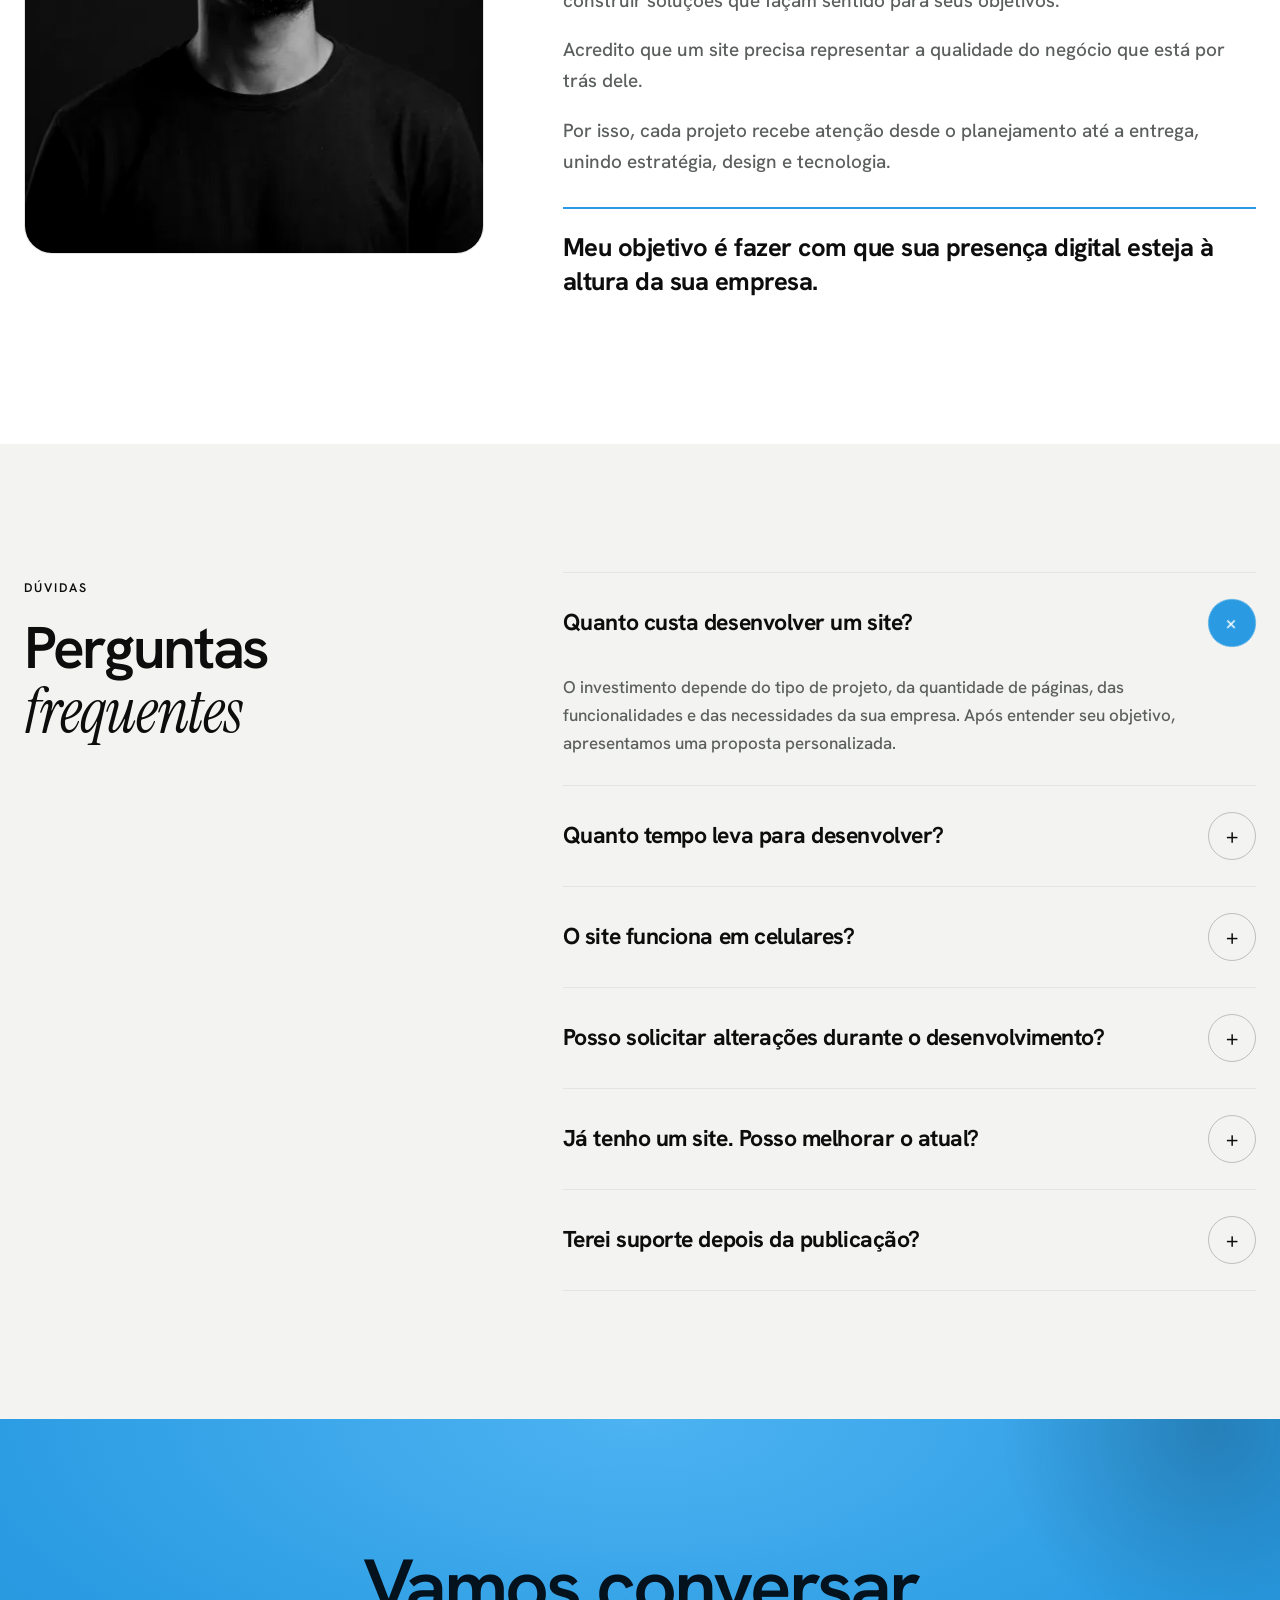
==== commit 1e3528e7: "Otimiza performance desktop: fontes sem bloquear render, hero 900px com preload, CSS/JS minificados," ====
--- a/index.html
+++ b/index.html
@@ -31,8 +31,11 @@
 
 <link rel="preconnect" href="https://fonts.googleapis.com">
 <link rel="preconnect" href="https://fonts.gstatic.com" crossorigin>
-<link href="https://fonts.googleapis.com/css2?family=Hanken+Grotesk:wght@300;400;500;600;700;800&family=Instrument+Serif:ital@1&display=swap" rel="stylesheet">
-<link rel="stylesheet" href="style.css">
+<link rel="preload" as="image" href="assets/ramon-cut-900.webp" type="image/webp" media="(min-width:901px)" fetchpriority="high">
+<link rel="preload" as="image" href="assets/ramon-cut-m.webp" type="image/webp" media="(max-width:900px)" fetchpriority="high">
+<link rel="preload" as="style" href="https://fonts.googleapis.com/css2?family=Hanken+Grotesk:wght@400;500;600;700;800&family=Instrument+Serif:ital@1&display=swap" onload="this.onload=null;this.rel='stylesheet'">
+<noscript><link rel="stylesheet" href="https://fonts.googleapis.com/css2?family=Hanken+Grotesk:wght@400;500;600;700;800&family=Instrument+Serif:ital@1&display=swap"></noscript>
+<link rel="stylesheet" href="style.min.css">
 <script>document.documentElement.classList.add("js");try{if(sessionStorage.getItem("rm-loaded"))document.documentElement.classList.add("no-loader")}catch(e){}</script>
 
 <script type="application/ld+json">
@@ -304,7 +307,7 @@
 <!-- HERO -->
 <section class="hero3" id="topo-hero">
   <h1 class="hero3__h"><span class="hero3__l1" data-en="Web">Designer</span><span class="hero3__l2" data-en="Design">Web</span><span class="sr" data-en=" — strategic, fast websites that elevate your brand and generate business opportunities"> — sites estratégicos e rápidos que valorizam sua marca e geram oportunidades de negócio</span></h1>
-  <picture class="hero3__me"><source media="(max-width:900px)" srcset="assets/ramon-cut-m.webp"><img src="assets/ramon-cut.webp" width="1200" height="1276" alt="Ramon Silva, designer e desenvolvedor de sites" fetchpriority="high" decoding="async"></picture>
+  <picture class="hero3__me"><source media="(max-width:900px)" srcset="assets/ramon-cut-m.webp"><img src="assets/ramon-cut-900.webp" width="900" height="957" alt="Ramon Silva, designer e desenvolvedor de sites" fetchpriority="high" decoding="async"></picture>
   <p class="hero3__s hero3__s--l" data-en="Design + development<br>SEO + performance">Design + desenvolvimento<br>SEO + performance</p>
   <div class="hero3__s hero3__s--r">
     <p data-en="I don&#x27;t just make pretty sites. I make sites that sell.">Não faço só site bonito. Faço site que vende.</p>
@@ -482,7 +485,7 @@
       <p data-en="Building digital experiences that value companies and bring brands closer to people.">Construindo experiências digitais que valorizam empresas e aproximam marcas de pessoas.</p>
       <div class="socs"><a class="soc" href="https://www.instagram.com/ramonocode" target="_blank" rel="me noopener" aria-label="Instagram"><svg viewBox="0 0 24 24" width="18" height="18" fill="none" stroke="currentColor" stroke-width="1.8" stroke-linecap="round" stroke-linejoin="round"><rect x="3" y="3" width="18" height="18" rx="5"/><circle cx="12" cy="12" r="4"/><circle cx="17.5" cy="6.5" r="1" fill="currentColor"/></svg></a><a class="soc" href="https://github.com/ramoncodedev" target="_blank" rel="me noopener" aria-label="GitHub"><svg viewBox="0 0 24 24" width="18" height="18" fill="currentColor"><path d="M12 .5a11.5 11.5 0 0 0-3.64 22.42c.58.1.79-.25.79-.56v-2c-3.2.7-3.88-1.37-3.88-1.37-.53-1.34-1.29-1.7-1.29-1.7-1.05-.72.08-.7.08-.7 1.16.08 1.77 1.19 1.77 1.19 1.03 1.77 2.7 1.26 3.36.96.1-.75.4-1.26.73-1.55-2.56-.29-5.25-1.28-5.25-5.7 0-1.26.45-2.29 1.19-3.1-.12-.29-.52-1.47.11-3.06 0 0 .97-.31 3.18 1.18a11 11 0 0 1 5.78 0c2.2-1.49 3.17-1.18 3.17-1.18.63 1.59.23 2.77.11 3.06.74.81 1.19 1.84 1.19 3.1 0 4.43-2.7 5.4-5.27 5.69.41.36.78 1.06.78 2.14v3.17c0 .31.21.67.8.56A11.5 11.5 0 0 0 12 .5Z"/></svg></a><a class="soc" href="https://wa.me/5573981598854?text=Ol%C3%A1%20Ramon%21%20Vi%20seu%20site." target="_blank" rel="me noopener" aria-label="WhatsApp"><svg viewBox="0 0 24 24" width="18" height="18" fill="currentColor"><path d="M12.04 2a9.9 9.9 0 0 0-8.5 15L2 22l5.1-1.5A9.9 9.9 0 1 0 12.04 2Zm5.8 14c-.25.7-1.4 1.3-1.9 1.35-.5.05-1.1.2-3.6-.8-3-1.2-4.9-4.3-5.05-4.5-.15-.2-1.2-1.6-1.2-3s.75-2.1 1-2.4c.25-.3.55-.35.75-.35h.55c.2 0 .4 0 .6.5.25.55.8 1.9.85 2 .05.1.1.25 0 .4-.1.2-.15.3-.3.5-.15.15-.3.35-.45.5-.15.15-.3.3-.15.6.15.25.7 1.2 1.55 1.9 1.05.95 1.95 1.25 2.2 1.4.3.15.45.1.6-.05.2-.2.7-.8.9-1.1.2-.3.4-.25.65-.15.25.1 1.6.75 1.9.9.25.15.45.2.5.3.05.1.05.65-.2 1.35Z"/></svg></a></div>
     </div>
-    <nav class="footer__nav" aria-label="Rodapé"><a href="#topo" data-en="Home">Início</a> <a href="#projetos" data-en="Projects">Projetos</a> <a href="#servicos" data-en="Services">Serviços</a> <a href="#sobre" data-en="About">Sobre</a> <a href="#contato" data-en="Contact">Contato</a></nav>
+    <nav class="footer__nav" aria-label="Rodapé"><a href="#topo" data-en="Home">Início</a> <a href="#projetos" data-en="Projects">Projetos</a> <a href="#servicos" data-en="Services">Serviços</a> <a href="#sobre" data-en="About">Sobre</a> <a href="#contato" data-en="Contact">Contato</a> <a href="/criacao-de-sites-eunapolis/">Sites em Eunápolis</a> <a href="/criacao-de-sites-porto-seguro/">Sites em Porto Seguro</a> <a href="/blog/">Blog</a></nav>
     <div class="footer__talk">
       <p data-en="Let's talk?">Vamos conversar?</p>
       <a class="link" href="https://wa.me/5573981598854?text=Ol%C3%A1%20Ramon%21%20Vi%20seu%20site." target="_blank" rel="noopener">WhatsApp <span aria-hidden="true">↗</span></a>
@@ -495,6 +498,6 @@
 <a class="wpp" href="https://wa.me/5573981598854?text=Ol%C3%A1%20Ramon%21%20Vi%20seu%20site." target="_blank" rel="noopener" aria-label="Falar no WhatsApp">
   <svg viewBox="0 0 24 24" width="26" height="26" fill="currentColor" aria-hidden="true"><path d="M12.04 2a9.9 9.9 0 0 0-8.5 15L2 22l5.1-1.5A9.9 9.9 0 1 0 12.04 2Zm5.8 14c-.25.7-1.4 1.3-1.9 1.35-.5.05-1.1.2-3.6-.8-3-1.2-4.9-4.3-5.05-4.5-.15-.2-1.2-1.6-1.2-3s.75-2.1 1-2.4c.25-.3.55-.35.75-.35h.55c.2 0 .4 0 .6.5.25.55.8 1.9.85 2 .05.1.1.25 0 .4-.1.2-.15.3-.3.5-.15.15-.3.35-.45.5-.15.15-.3.3-.15.6.15.25.7 1.2 1.55 1.9 1.05.95 1.95 1.25 2.2 1.4.3.15.45.1.6-.05.2-.2.7-.8.9-1.1.2-.3.4-.25.65-.15.25.1 1.6.75 1.9.9.25.15.45.2.5.3.05.1.05.65-.2 1.35Z"/></svg>
 </a>
-<script src="script.js" defer></script>
+<script src="script.min.js" defer></script>
 </body>
 </html>
--- a/style.min.css
+++ b/style.min.css
@@ -0,0 +1 @@
+:root{--black:#050505;--ink:#0d0d0d;--white:#ffffff;--gray:#f3f3f1;--line-l:#e4e4e0;--line-d:rgba(255,255,255,.12);--g:#2A9BE2;--g-ink:#04121d;--muted-l:#5b5f5d;--muted-d:#a3a8a6;--wrap:1240px;--font:"Hanken Grotesk",system-ui,-apple-system,"Segoe UI",sans-serif}*,*:before,*:after{box-sizing:border-box}html{scroll-behavior:smooth;scroll-padding-top:80px}body{margin:0;background:var(--white);color:var(--ink);font-family:var(--font);font-size:17px;line-height:1.65;font-weight:500;-webkit-font-smoothing:antialiased;overflow-x:hidden}body.is-locked{overflow:hidden}img{max-width:100%;height:auto;display:block}a{color:inherit;text-decoration:none}ul,ol{margin:0;padding:0;list-style:none}h1,h2,h3,h4,p,blockquote{margin:0}h1,h2,h3,h4{font-weight:700;line-height:1.08;letter-spacing:-.035em}mark{background:none;color:inherit;position:relative;white-space:normal;background-image:linear-gradient(var(--g),var(--g));background-repeat:no-repeat;background-position:0 92%;background-size:100% .34em;padding:0 .04em}.section--dark mark,.hero mark{background-image:none;color:var(--g)}.wrap{width:min(var(--wrap),100% - 48px);margin-inline:auto}.skip{position:absolute;left:-999px;top:8px;background:var(--g);color:var(--g-ink);padding:8px 14px;border-radius:8px;z-index:300}.skip:focus{left:8px}:focus-visible{outline:2px solid var(--g);outline-offset:3px;border-radius:4px}.loader{display:none}.js .loader{display:grid;position:fixed;inset:0;z-index:500;background:var(--black);color:#fff;place-items:center;transition:transform .8s cubic-bezier(.77,0,.18,1)}.js.no-loader .loader{display:none}.loader.is-done{transform:translateY(-100%)}.loader__in{width:min(320px,70vw);text-align:center}.loader__n{font-size:clamp(56px,10vw,96px);font-weight:700;letter-spacing:-.05em}.loader__p{font-size:clamp(28px,5vw,44px);font-weight:600;color:var(--g)}.loader__bar{height:1px;background:#fff3;margin-top:18px}.loader__bar i{display:block;height:100%;width:0;background:var(--g)}.header{position:fixed;inset:0 0 auto;z-index:200;display:flex;justify-content:space-between;align-items:center;padding:20px clamp(20px,4vw,56px);color:#fff;mix-blend-mode:normal;transition:background .3s,padding .3s}.header.is-scrolled{background:#050505db;backdrop-filter:blur(12px);-webkit-backdrop-filter:blur(12px);padding-block:14px}.brand{font-weight:800;letter-spacing:-.045em;font-size:26px;display:inline-flex;align-items:baseline;line-height:1}.brand i{font-style:normal;color:var(--g);font-size:.62em;align-self:flex-start;margin-left:2px}.brand small{font-size:11px;font-weight:500;letter-spacing:.02em;color:var(--muted-d);margin-left:8px}.brand--lg{font-size:40px}.header__right{display:flex;align-items:center;gap:22px}.lang{display:flex;gap:8px;align-items:center;font-size:13px;font-weight:600;letter-spacing:.08em}.lang button{background:none;border:0;color:#ffffff8c;font:inherit;cursor:pointer;padding:4px;transition:color .2s}.lang button.is-on,.lang button:hover{color:#fff}.lang button.is-on{color:var(--g)}.lang b{color:#ffffff4d;font-weight:400}.burger{width:46px;height:46px;border-radius:50%;border:1px solid rgba(255,255,255,.35);background:transparent;cursor:pointer;position:relative;transition:border-color .2s,background .2s}.burger:hover{border-color:var(--g)}.burger span{position:absolute;left:13px;right:13px;height:2px;background:#fff;transition:.3s}.burger span:nth-child(1){top:16px}.burger span:nth-child(2){top:22px}.burger span:nth-child(3){top:28px;right:21px}.burger[aria-expanded=true] span:nth-child(1){top:22px;transform:rotate(45deg)}.burger[aria-expanded=true] span:nth-child(2){opacity:0}.burger[aria-expanded=true] span:nth-child(3){top:22px;right:13px;transform:rotate(-45deg)}.menu{position:fixed;inset:0;z-index:150;background:var(--black);color:#fff;display:flex;flex-direction:column;justify-content:center;padding:100px clamp(24px,6vw,96px) 40px;clip-path:circle(0 at calc(100% - 60px) 44px);visibility:hidden;transition:clip-path .7s cubic-bezier(.77,0,.18,1),visibility 0s .7s}.menu.is-open{clip-path:circle(150% at calc(100% - 60px) 44px);visibility:visible;transition:clip-path .7s cubic-bezier(.77,0,.18,1),visibility 0s}.menu ul{display:grid;gap:4px}.menu li a{display:flex;align-items:baseline;gap:20px;font-size:clamp(38px,8vw,92px);font-weight:700;letter-spacing:-.045em;line-height:1.1;transition:color .2s,padding-left .3s}.menu li a i{font-style:normal;font-size:14px;color:var(--g);font-weight:600;letter-spacing:.1em}.menu li a:hover{color:var(--g);padding-left:14px}.menu__foot{display:flex;flex-wrap:wrap;gap:12px 28px;margin-top:44px;padding-top:24px;border-top:1px solid var(--line-d);color:var(--muted-d);font-size:15px}.menu__foot a{color:#fff}.menu__foot a:hover{color:var(--g)}.btn{display:inline-flex;align-items:center;gap:12px;background:var(--g);color:var(--g-ink);font-weight:700;font-size:14px;letter-spacing:.05em;padding:17px 30px;border-radius:999px;border:1px solid var(--g);transition:transform .25s,box-shadow .25s,background .25s,color .25s;text-align:center}.btn:hover{transform:translateY(-2px);box-shadow:0 14px 34px -10px #2a9be2b3}.btn--lg{padding:21px 36px;font-size:15px}.btn--dark{background:var(--black);color:#fff;border-color:var(--black)}.btn--dark:hover{box-shadow:0 14px 34px -10px #0009}.btn--ghost-light{background:transparent;color:#fff;border-color:#ffffff59}.btn--ghost-light:hover{background:var(--g);color:var(--g-ink);border-color:var(--g)}.link{display:inline-flex;gap:8px;font-weight:700;border-bottom:2px solid var(--g);padding-bottom:2px;transition:gap .2s}.link:hover{gap:14px}.center{text-align:center;margin-top:64px}.hero{position:relative;background:var(--black);color:#fff;min-height:100vh;display:grid;place-items:center;padding:112px 0 56px;overflow:hidden;text-align:center;isolation:isolate}.hero__mosaic{position:absolute;inset:-12% -10%;display:grid;grid-template-columns:repeat(3,1fr);gap:26px;transform:perspective(1800px) rotateX(10deg) rotate(-5deg) scale(1.12);transform-origin:50% 40%;z-index:-2;filter:saturate(1.05)}.mos{display:flex;flex-direction:column;gap:26px;animation:drift 22s ease-in-out infinite}.mos.col1{margin-top:-4%}.mos.col2{margin-top:-18%;animation-delay:-7s;animation-direction:reverse}.mos.col3{margin-top:2%;animation-delay:-13s}.mos img{width:100%;height:auto;border-radius:20px;border:1px solid rgba(255,255,255,.14);box-shadow:0 30px 60px -20px #000000b3}@keyframes drift{50%{transform:translateY(-26px)}}.hero__shade{position:absolute;inset:0;z-index:-1;background:radial-gradient(62% 58% at 50% 50%,#050505e0,#05050580),linear-gradient(180deg,#05050573,#05050540 45%,#050505d9)}.hero__in{position:relative;display:flex;flex-direction:column;align-items:center;max-width:1000px}.eyebrow{display:inline-flex;align-items:center;gap:10px;font-size:12.5px;letter-spacing:.16em;text-transform:uppercase;color:var(--muted-d);margin-bottom:20px;font-weight:600}.dot{width:8px;height:8px;border-radius:50%;background:var(--g);animation:pulse 2s infinite}@keyframes pulse{70%{box-shadow:0 0 0 10px #2a9be200}0%{box-shadow:0 0 #2a9be299}}.hero h1{font-size:clamp(36px,5.2vw,74px);font-weight:600;line-height:1.04;letter-spacing:-.04em;text-wrap:balance}.hero h1 em{font-family:"Instrument Serif",Georgia,serif;font-style:italic;font-weight:400;font-size:1.12em;letter-spacing:-.02em;color:var(--g);padding-right:.04em}.hero__sub{margin-top:22px;font-size:clamp(17px,1.5vw,21px);color:#e6e9e8;max-width:720px;text-wrap:balance}.hero__sub--2{margin-top:14px;color:var(--muted-d);font-size:clamp(16px,1.3vw,19px);max-width:780px}.hero__cta{display:flex;flex-direction:column;align-items:center;gap:16px;margin-top:30px}.hero__work{display:inline-flex;gap:10px;font-weight:600;font-size:16px;color:#fff;border-bottom:1px solid rgba(255,255,255,.35);padding-bottom:3px;transition:border-color .2s,color .2s,gap .2s}.hero__work:hover{color:var(--g);border-color:var(--g);gap:16px}.hero__feats{display:flex;flex-wrap:wrap;justify-content:center;gap:14px 38px;margin-top:36px;padding-top:22px;border-top:1px solid var(--line-d);width:100%;max-width:820px}.hero__feats li{display:inline-flex;align-items:center;gap:10px;font-size:15px;font-weight:600;color:#fff}.hero__feats svg{color:var(--g);flex:none}@media(max-width:760px){.hero{padding-top:118px}.hero__mosaic{grid-template-columns:repeat(2,1fr);gap:16px;inset:-6% -30%;transform:perspective(1200px) rotateX(8deg) rotate(-5deg) scale(1.05)}.mos{gap:16px}.mos.col3{display:none}.mos.col2{margin-top:-8%}.btn--lg{padding:18px 24px;font-size:13px}.hero__feats{gap:12px 22px;margin-top:40px}.hero__feats li{font-size:14px}}@media(prefers-reduced-motion:reduce){.mos{animation:none}}.section{padding:clamp(80px,10vw,140px) 0}.section--light{background:var(--white);color:var(--ink)}.section--gray{background:var(--gray);color:var(--ink)}.section--dark{background:var(--black);color:#fff}.section__head{max-width:900px;margin-bottom:clamp(40px,6vw,72px)}.kicker{font-size:13px;letter-spacing:.16em;text-transform:uppercase;font-weight:700;margin-bottom:18px;display:inline-flex;align-items:center;gap:10px}.kicker:before{content:"";width:28px;height:2px;background:var(--g)}.section h2{font-size:clamp(34px,4.8vw,66px)}.section__sub{margin-top:20px;font-size:19px;color:var(--muted-l);max-width:720px}.section--dark .section__sub{color:var(--muted-d)}.num{font-size:13px;font-weight:700;letter-spacing:.1em;display:inline-grid;place-items:center;min-width:38px;height:38px;border-radius:50%;background:var(--g);color:var(--g-ink)}.split{display:grid;grid-template-columns:1fr 1fr;gap:clamp(32px,6vw,96px);margin-bottom:clamp(64px,8vw,110px)}.split__body p{color:var(--muted-l);font-size:19px;margin-bottom:18px}.split__body blockquote{margin-top:30px;padding:26px 0 0;border-top:2px solid var(--ink);font-size:clamp(22px,2.2vw,30px);font-weight:700;letter-spacing:-.025em;line-height:1.25;color:var(--ink)}.subhead{font-size:clamp(26px,3vw,40px);margin-bottom:34px}.rows li{display:grid;grid-template-columns:70px 1fr;gap:20px;padding:28px 0;border-top:1px solid var(--line-l);align-items:start}.rows li:last-child{border-bottom:1px solid var(--line-l)}.rows h4{font-size:clamp(20px,2vw,26px);margin-bottom:8px;letter-spacing:-.02em}.rows p{color:var(--muted-l);max-width:680px}@media(min-width:900px){.rows li{grid-template-columns:70px .9fr 1.1fr;align-items:center}.rows li>div{display:contents}.rows h4{margin:0}}.projects{display:grid;grid-template-columns:repeat(2,1fr);gap:28px}.project{border:1px solid var(--line-d);border-radius:24px;overflow:hidden;background:#0e0f0e;display:flex;flex-direction:column;transition:border-color .3s,transform .3s}.project:hover{border-color:var(--g);transform:translateY(-4px)}.project__frame{display:block}.bar{display:flex;align-items:center;gap:6px;padding:11px 14px;background:#0a0b0a;border-bottom:1px solid var(--line-d)}.bar i{width:9px;height:9px;border-radius:50%;background:#2b302d}.bar span{margin-left:10px;font-size:12px;color:var(--muted-d);background:#151715;padding:3px 12px;border-radius:999px;overflow:hidden;text-overflow:ellipsis;white-space:nowrap}.screen{position:relative;aspect-ratio:16/10;overflow:hidden;background:var(--c,#111)}.screen:before{content:attr(data-name);position:absolute;inset:0;display:grid;place-items:center;text-align:center;padding:20px;font-size:clamp(22px,3vw,34px);font-weight:700;letter-spacing:-.03em;color:#8080808c}.screen iframe{z-index:1;position:absolute;top:0;left:0;width:1280px;height:800px;border:0;transform-origin:0 0;transform:scale(var(--s,.5));pointer-events:none;opacity:0;transition:opacity .6s}.screen iframe.is-ready{opacity:1}.project__info{padding:26px 28px 30px;display:flex;flex-direction:column;gap:10px;flex:1;position:relative}.idx{position:absolute;right:28px;top:22px;font-size:13px;font-weight:700;color:var(--g);letter-spacing:.1em}.project__cat{font-size:12.5px;letter-spacing:.12em;text-transform:uppercase;color:var(--g);font-weight:700}.project h3{font-size:clamp(24px,2.4vw,32px)}.project__info p:not(.project__cat){color:var(--muted-d);font-size:16px}.project .link{margin-top:auto;align-self:flex-start;padding-top:8px;border-bottom:0;border-bottom:2px solid var(--g)}.steps{display:grid;grid-template-columns:repeat(4,1fr);gap:20px}.steps li{padding:30px 26px 34px;border:1px solid var(--line-l);border-radius:22px;transition:border-color .3s,transform .3s}.steps li:hover{border-color:var(--ink);transform:translateY(-4px)}.steps h3{font-size:22px;margin:44px 0 12px;letter-spacing:-.025em}.steps p{color:var(--muted-l);font-size:16px}.sols{display:grid;grid-template-columns:repeat(2,1fr);gap:20px}.sol{background:var(--white);border-radius:24px;padding:36px;border:1px solid var(--line-l);display:flex;flex-direction:column;gap:12px;transition:transform .3s,border-color .3s}.sol:hover{transform:translateY(-4px);border-color:var(--ink)}.sol h3{font-size:clamp(26px,2.6vw,34px);margin-top:26px}.sol p{color:var(--muted-l)}.sol__ideal{color:var(--ink)!important;font-weight:700;padding-top:14px;border-top:1px solid var(--line-l);margin-top:auto}.sol--others{background:var(--black);color:#fff;border-color:var(--black)}.sol--others ul{display:grid;gap:0;margin-top:8px}.sol--others li{padding:13px 0 13px 26px;border-top:1px solid var(--line-d);position:relative;color:#e8ebe9}.sol--others li:before{content:"";position:absolute;left:0;top:23px;width:12px;height:2px;background:var(--g)}.pillars{display:grid;grid-template-columns:repeat(3,1fr);gap:20px}.pillar{border:1px solid var(--line-d);border-radius:24px;padding:36px 30px 40px;transition:border-color .3s,transform .3s}.pillar:hover{border-color:var(--g);transform:translateY(-4px)}.pillar h3{font-size:clamp(24px,2.3vw,30px);margin:56px 0 14px}.pillar p{color:var(--muted-d)}.journey{position:relative;display:grid;grid-template-columns:repeat(5,1fr);gap:22px}.journey:before{content:"";position:absolute;left:19px;right:19px;top:19px;height:2px;background:var(--line-l)}.journey li{position:relative}.journey .num{position:relative;z-index:1;box-shadow:0 0 0 8px var(--white)}.journey h3{font-size:22px;margin:26px 0 10px}.journey p{color:var(--muted-l);font-size:16px}.about{display:grid;grid-template-columns:.8fr 1.2fr;gap:clamp(32px,6vw,96px);align-items:center}.about__photo{border-radius:28px;overflow:hidden;border:1px solid var(--line-d);aspect-ratio:3/4;max-width:460px;position:relative}.about__photo img{width:100%;height:100%;object-fit:cover;filter:grayscale(1) contrast(1.05);transition:filter .6s}.about__photo:hover img{filter:none}.about__text h2{margin-bottom:28px}.about__text p{color:var(--muted-d);font-size:19px;margin-bottom:18px}.about__text .about__strong{color:#fff;font-weight:700;font-size:clamp(20px,2vw,26px);letter-spacing:-.02em;line-height:1.3;padding-top:22px;border-top:2px solid var(--g);margin-top:30px}.cta{background:var(--g);color:var(--g-ink);padding:clamp(80px,10vw,140px) 0;text-align:center}.cta__in{max-width:860px}.cta h2{font-size:clamp(36px,5.6vw,78px);margin-bottom:28px}.cta p{font-size:clamp(17px,1.6vw,21px);margin-bottom:14px;color:#0b2a17}.cta .btn{margin-top:26px}.cta small{display:block;margin-top:20px;font-size:14px;font-weight:600;color:#0b2a17}.faq{max-width:960px}.faq__list details{border-top:1px solid var(--line-l)}.faq__list details:last-child{border-bottom:1px solid var(--line-l)}.faq__list summary{cursor:pointer;list-style:none;display:flex;justify-content:space-between;gap:20px;align-items:center;padding:26px 0;font-size:clamp(18px,1.8vw,23px);font-weight:700;letter-spacing:-.02em}.faq__list summary::-webkit-details-marker{display:none}.faq__list summary:after{content:"+";display:grid;place-items:center;flex:none;width:38px;height:38px;border-radius:50%;background:var(--g);color:var(--g-ink);font-size:24px;line-height:1;transition:transform .3s}.faq__list details[open] summary:after{transform:rotate(45deg)}.faq__list details p{padding:0 60px 28px 0;color:var(--muted-l);max-width:760px}.footer{background:var(--black);color:#fff;padding:80px 0 30px}.footer__grid{display:grid;grid-template-columns:1.3fr 1fr 1fr;gap:40px}.footer p{color:var(--muted-d);margin-top:18px;max-width:380px;font-size:16px}.footer__nav{display:flex;flex-direction:column;gap:8px;font-size:18px;font-weight:600}.footer__nav a:hover,.footer .link:hover{color:var(--g)}.footer__talk{display:flex;flex-direction:column;gap:12px;align-items:flex-start}.footer__talk p{margin:0 0 4px;color:#fff;font-weight:700;font-size:20px}.footer__addr{margin-top:56px;padding-top:24px;border-top:1px solid var(--line-d);font-style:normal;color:var(--muted-d);font-size:14px}.footer__copy{text-align:center;margin:28px auto 0!important;max-width:none!important;font-size:13px!important}.wpp{position:fixed;right:20px;bottom:20px;z-index:120;width:58px;height:58px;display:grid;place-items:center;border-radius:50%;background:#25d366;color:#fff;box-shadow:0 10px 30px -6px #25d3668c;transition:transform .25s}.wpp:hover{transform:scale(1.08)}.reveal{opacity:0;transform:translateY(30px);transition:opacity .8s cubic-bezier(.2,.7,.2,1),transform .8s cubic-bezier(.2,.7,.2,1)}.reveal.is-in{opacity:1;transform:none}@media(max-width:1000px){.split,.about{grid-template-columns:1fr}.steps{grid-template-columns:repeat(2,1fr)}.pillars{grid-template-columns:1fr}.journey{grid-template-columns:1fr;gap:0}.journey:before{inset:0 auto 0 19px;width:2px;height:auto}.journey li{padding:0 0 34px 64px}.journey .num{position:absolute;left:0;top:0;box-shadow:0 0 0 6px var(--white)}.journey h3{margin-top:4px}.footer__grid{grid-template-columns:1fr}}@media(max-width:760px){body{font-size:16px}.brand small,.lang{font-size:12px}.brand small{display:none}.hero{padding-top:120px}.projects,.steps,.sols{grid-template-columns:1fr}.sol{padding:28px}.rows li{grid-template-columns:50px 1fr}.faq__list details p{padding-right:0}.header__right{gap:12px}}@media(prefers-reduced-motion:reduce){*{animation:none!important;transition:none!important}.reveal{opacity:1;transform:none}html{scroll-behavior:auto}}.grid-lines{background-image:linear-gradient(to right,rgba(0,0,0,.045) 1px,transparent 1px);background-size:25% 100%}.bigmarq{background:var(--black);color:#fff;overflow:hidden;padding:clamp(28px,5vw,64px) 0;border-top:1px solid var(--line-d);border-bottom:1px solid var(--line-d)}.bigmarq__t{display:flex;width:max-content;animation:bm 40s linear infinite}.bigmarq span{font-weight:800;text-transform:uppercase;letter-spacing:-.04em;font-size:clamp(56px,11vw,170px);line-height:1;white-space:nowrap;padding-right:.3em}.bigmarq span:nth-child(2n){-webkit-text-stroke:2px var(--g);color:transparent}@keyframes bm{to{transform:translate(-25%)}}@media(prefers-reduced-motion:reduce){.bigmarq__t{animation:none}}.circ{display:inline-flex;align-items:center;gap:16px;font-weight:800;letter-spacing:.04em;text-transform:uppercase;font-size:15px;margin-top:34px}.circ i{font-style:normal;width:58px;height:58px;border-radius:50%;border:1.5px solid currentColor;display:grid;place-items:center;font-size:22px;transition:background .25s,color .25s,border-color .25s,transform .25s}.circ:hover i{background:var(--g);border-color:var(--g);color:var(--g-ink);transform:rotate(45deg)}.section--light .about__text p{color:var(--muted-l)}.section--light .about__text .about__strong{color:var(--ink)}.section--light .about__photo{border-color:var(--line-l)}.approach{display:grid;grid-template-columns:1fr 1fr;gap:clamp(32px,6vw,96px);align-items:start}.approach__left{position:sticky;top:110px}.approach__left h2{margin-bottom:24px}.approach__cards{display:grid;gap:20px}.acard{position:relative;background:#0e0f0e;border:1px solid var(--line-d);border-radius:24px;padding:34px 34px 38px;overflow:hidden;transition:border-color .3s}.acard:hover{border-color:var(--g)}.acard__n{display:block;font-weight:800;font-size:clamp(70px,9vw,120px);line-height:1;letter-spacing:-.05em;color:transparent;-webkit-text-stroke:1.5px rgba(255,255,255,.35);margin-bottom:18px}.acard h3{font-size:clamp(22px,2.2vw,28px);margin-bottom:10px;letter-spacing:-.025em}.acard p{color:var(--muted-d);font-size:16.5px}.slist{border-top:1px solid var(--ink)}.srow{display:grid;grid-template-columns:1fr 1.1fr 60px;gap:clamp(16px,3vw,48px);align-items:center;padding:clamp(26px,3.4vw,44px) 0;border-bottom:1px solid rgba(0,0,0,.18);transition:padding .3s,background .3s}a.srow:hover{background:var(--g);padding-left:20px;padding-right:20px}.srow h3{font-size:clamp(26px,4vw,56px);font-weight:800;text-transform:uppercase;letter-spacing:-.04em;line-height:1}.srow__d{display:grid;gap:8px;color:var(--muted-l);font-size:16.5px}a.srow:hover .srow__d{color:var(--ink)}.srow__i{font-weight:700;color:var(--ink)}.srow__a{font-style:normal;font-size:34px;justify-self:end;transition:transform .3s}a.srow:hover .srow__a{transform:rotate(45deg)}.srow--others .srow__d li{padding:8px 0 8px 24px;position:relative;border-top:1px solid rgba(0,0,0,.12)}.srow--others .srow__d li:before{content:"";position:absolute;left:0;top:18px;width:12px;height:2px;background:var(--g-ink)}.cases{display:grid;gap:clamp(40px,6vw,80px)}.case{display:grid;grid-template-columns:.8fr 1.2fr;gap:clamp(28px,5vw,72px);align-items:center;padding-top:clamp(28px,4vw,48px);border-top:1px solid var(--line-d)}.case:nth-child(2n) .case__txt{order:2}.case__txt h3{font-size:clamp(34px,5vw,72px);font-weight:800;text-transform:uppercase;letter-spacing:-.04em;line-height:.95;margin:18px 0 16px}.case__txt p{color:var(--muted-d);font-size:17px;max-width:460px}.chip{display:inline-block;border:1px solid var(--g);color:var(--g);border-radius:999px;padding:7px 16px;font-size:12.5px;font-weight:700;letter-spacing:.1em;text-transform:uppercase}.case__frame{border:1px solid var(--line-d);border-radius:22px;overflow:hidden;background:#0e0f0e;transition:border-color .3s,transform .3s}.case__frame:hover{border-color:var(--g);transform:translateY(-4px)}.socs{display:flex;gap:12px;margin-top:26px}.soc{width:46px;height:46px;border-radius:50%;border:1px solid var(--line-d);display:grid;place-items:center;transition:background .25s,color .25s,border-color .25s}.soc:hover{background:var(--g);color:var(--g-ink);border-color:var(--g)}@media(max-width:1000px){.approach,.case{grid-template-columns:1fr}.approach__left{position:static}.case:nth-child(2n) .case__txt{order:0}.srow{grid-template-columns:1fr 40px}.srow__d{grid-column:1/2}.srow__a{grid-row:1;grid-column:2}}.hero{place-items:end stretch;text-align:left;min-height:100vh;padding:120px 0 40px}.hero__shade{background:linear-gradient(180deg,#05050526,#05050559 38%,#050505eb 66%,#050505)}.hero__in{align-items:flex-start;max-width:var(--wrap);margin:0 auto;width:100%}.hero h1{font-size:clamp(34px,4.6vw,64px);max-width:15em;font-weight:600;text-wrap:balance}.hero h1 em{font-family:inherit;font-style:normal;font-weight:600;font-size:1em;color:#fff;border-bottom:3px solid var(--g);padding:0 0 2px}.hero__row{display:grid;grid-template-columns:1fr auto;gap:clamp(24px,5vw,80px);align-items:center;width:100%;margin-top:34px;padding-top:26px;border-top:1px solid var(--line-d)}.hero__subs{max-width:640px}.hero__sub{margin:0;font-size:15.5px;color:#fff;font-weight:600;max-width:none}.hero__sub--2{margin-top:6px;color:var(--muted-d);font-weight:400;font-size:15.5px;max-width:none}.hero__row .hero__cta{align-items:flex-end;margin-top:0;gap:14px}.hero__pill{display:inline-flex;align-items:center;gap:18px;background:var(--g);color:var(--g-ink);font-weight:800;font-size:13.5px;letter-spacing:.04em;padding:8px 8px 8px 28px;border-radius:999px;transition:transform .25s,box-shadow .25s}.hero__pill i{font-style:normal;width:38px;height:38px;border-radius:50%;background:var(--g-ink);color:var(--g);display:grid;place-items:center;font-size:17px}.hero__pill:hover{transform:translateY(-2px);box-shadow:0 12px 30px -8px #2a9be28c}.hero__feats{justify-content:flex-start;max-width:none;margin-top:26px;border-top:1px solid var(--line-d)}@media(max-width:900px){.hero__row{grid-template-columns:1fr}.hero__row .hero__cta{align-items:flex-start}.hero__pill{font-size:12.5px;padding-left:22px}}.hero__mosaic{inset:-8% -12% 30%;transform-origin:50% 30%}.hero__shade{background:linear-gradient(180deg,#05050580,#0505051a,#0505058c 44%,#050505f0 60%,#050505)}.hero__mosaic{inset:-6% -14% 34%;transform:rotate(-4deg) scale(1.15);transform-origin:50% 40%}@media(max-width:760px){.hero__mosaic{inset:0 -40% 42%;transform:rotate(-4deg) scale(1.1)}.hero__in{padding-left:22px;padding-right:22px}}@media(max-width:760px){.hero__shade{background:linear-gradient(180deg,#05050599,#05050580 25%,#050505eb 42%,#050505 60%)}}.problem{padding:clamp(90px,12vw,170px) 0}.problem .kicker{margin-bottom:26px}.scrolltxt{font-size:clamp(36px,6.4vw,104px);font-weight:700;line-height:1.02;letter-spacing:-.045em;max-width:15em}.scrolltxt .w{opacity:.16;transition:opacity .25s,color .25s}.scrolltxt .w.on{opacity:1}.scrolltxt .w.hl.on{color:var(--g)}.problem__foot{display:grid;grid-template-columns:1fr 1fr;gap:clamp(24px,5vw,80px);align-items:end;margin-top:clamp(48px,7vw,96px);padding-top:30px;border-top:1px solid var(--line-d)}.problem__foot p{color:var(--muted-d);font-size:clamp(16px,1.4vw,19px);max-width:520px}.problem blockquote{font-size:clamp(20px,2.2vw,30px);font-weight:700;letter-spacing:-.025em;line-height:1.25;margin:0;color:#fff}.problem blockquote mark{background:none;color:var(--g)}.problem .subhead{margin:clamp(70px,9vw,130px) 0 28px;font-size:clamp(20px,2vw,28px);color:#fff}.pcards{display:grid;grid-template-columns:repeat(5,1fr);gap:14px}.pcard{position:relative;border:1px solid var(--line-d);border-radius:20px;padding:22px 20px 24px;background:#0b0c0b;min-height:210px;display:flex;flex-direction:column;overflow:hidden;transition:border-color .3s,background .3s,transform .3s}.pcard:hover{border-color:var(--g);background:#0f1a13;transform:translateY(-4px)}.pcard__n{font-weight:800;font-size:13px;color:var(--g);letter-spacing:.08em;margin-bottom:auto}.pcard h4{font-size:clamp(17px,1.3vw,20px);line-height:1.2;letter-spacing:-.02em;margin:34px 0 0;font-weight:700}.pcard p{color:var(--muted-d);font-size:14px;line-height:1.45;max-height:0;opacity:0;margin:0;transition:max-height .4s,opacity .3s,margin .3s}.pcard:hover p{max-height:140px;opacity:1;margin-top:12px}@media(max-width:1100px){.pcards{grid-template-columns:repeat(2,1fr)}.pcard:last-child{grid-column:1/-1}}@media(max-width:900px){.problem__foot{grid-template-columns:1fr}}@media(hover:none){.pcard p{max-height:none;opacity:1;margin-top:12px}}@media(max-width:560px){.pcards{grid-template-columns:1fr}.pcard{min-height:0}}.proof{padding:clamp(80px,10vw,150px) 0;background:radial-gradient(60% 50% at 80% 0%,rgba(42,155,226,.12),transparent 70%),var(--black)}.proof__h{font-size:clamp(32px,5vw,76px);font-weight:700;letter-spacing:-.045em;line-height:1.02;max-width:15em;margin:18px 0 22px}.proof__h mark{background:none;color:var(--g)}.proof__lead{color:var(--muted-d);font-size:clamp(16px,1.4vw,20px);max-width:720px}.sim{margin-top:clamp(36px,5vw,64px);border:1px solid var(--line-d);border-radius:28px;background:#0b0c0b;padding:clamp(20px,3vw,40px)}.sim__tabs{position:relative;display:inline-flex;background:#151716;border-radius:999px;padding:5px;margin-bottom:clamp(22px,3vw,36px)}.sim__tabs button{position:relative;z-index:1;padding:12px 22px;border-radius:999px;font-weight:700;font-size:14px;color:var(--muted-d);transition:color .3s}.sim__tabs button[aria-selected=true]{color:var(--g-ink)}.sim__pill{position:absolute;top:5px;bottom:5px;left:5px;width:var(--pw,120px);background:var(--g);border-radius:999px;transition:transform .35s cubic-bezier(.3,.9,.3,1),width .35s}.sim__body{display:grid;grid-template-columns:auto 1fr;gap:clamp(28px,6vw,90px);align-items:center}.sim__gauge{position:relative;width:clamp(200px,24vw,300px);aspect-ratio:1}.sim__gauge svg{width:100%;height:100%;transform:rotate(-90deg)}.sim__gauge circle{fill:none;stroke-width:9;stroke-linecap:round}.g-bg{stroke:#1b1e1c}.g-fg{stroke:var(--c,#ff9f1a);transition:stroke-dashoffset 1.2s cubic-bezier(.2,.8,.2,1),stroke .5s}.sim__num{position:absolute;inset:0;display:grid;place-content:center;text-align:center}.sim__num b{font-size:clamp(64px,8vw,104px);font-weight:800;letter-spacing:-.05em;line-height:1;color:var(--c,#ff9f1a);transition:color .5s}.sim__num span{color:var(--muted-d);font-size:15px;margin-top:6px}.sim__mini{display:flex;gap:clamp(16px,3vw,36px);margin-bottom:26px;flex-wrap:wrap}.sim__mini li{display:flex;align-items:center;gap:10px;font-size:14px;color:var(--muted-d)}.sim__mini i{font-style:normal;font-weight:800;color:#2a9be2;border:2px solid #2A9BE2;border-radius:50%;width:46px;height:46px;display:grid;place-items:center;font-size:15px}.sim__list{display:grid;gap:12px}.sim__list li{display:flex;gap:14px;align-items:center;font-size:clamp(16px,1.5vw,20px);font-weight:600;padding:14px 18px;border:1px solid var(--line-d);border-radius:14px;opacity:0;transform:translateY(8px);animation:li .5s forwards}.sim__list li:before{content:"\2715";flex:none;width:26px;height:26px;border-radius:50%;display:grid;place-items:center;font-size:13px;background:#ff5f4626;color:#ff6b4a}.sim[data-mode=fast] .sim__list li:before{content:"\2713";background:#2a9be229;color:var(--g)}.sim[data-mode=fast] .sim__list li{border-color:#2a9be24d}@keyframes li{to{opacity:1;transform:none}}.sim__note{margin:26px 0 0;color:var(--muted-d);font-size:13px}.bens{display:grid;grid-template-columns:repeat(3,1fr);gap:clamp(14px,2vw,28px);margin-top:clamp(40px,5vw,70px)}.bens li{border-top:2px solid var(--g);padding-top:18px;display:grid;gap:8px}.bens b{font-size:clamp(22px,2.2vw,30px);letter-spacing:-.03em}.bens span{color:var(--muted-d);font-size:16.5px}@media(max-width:900px){.sim__body{grid-template-columns:1fr;justify-items:center}.sim__side{width:100%}.bens{grid-template-columns:1fr}}.sim__tabs button{background:none;border:0;box-shadow:none;cursor:pointer}.sim__tabs button[aria-selected=true]{background:none}.hero2{position:relative;background:#02060f;color:#fff;min-height:100vh;display:flex;flex-direction:column;justify-content:space-between;padding:120px 0 28px;overflow:hidden;isolation:isolate}.hero2__bg{position:absolute;inset:0;z-index:-2}.hero2__bg img{width:100%;height:100%;object-fit:cover;object-position:50% 20%}.hero2__shade{position:absolute;inset:0;z-index:-1;background:linear-gradient(90deg,#02060feb,#02060f59 34%,#02060f1a 50%,#02060f59 68%,#02060fe6),linear-gradient(180deg,rgba(2,6,15,.55),transparent 25%,transparent 60%,rgba(2,6,15,.95))}.hero2__grid{display:grid;grid-template-columns:minmax(0,1.05fr) minmax(0,.9fr) minmax(0,.85fr);gap:clamp(20px,3vw,48px);align-items:end;flex:1;padding-bottom:30px}.hero2__left{grid-column:1}.hero2__right{grid-column:3;padding-bottom:10px}.hero2 h1{font-size:clamp(30px,3.7vw,58px);font-weight:800;text-transform:uppercase;letter-spacing:-.04em;line-height:1}.hero2__sub{margin:22px 0 0;color:#cfd6e4;font-size:clamp(15px,1.15vw,17px);max-width:480px}.hero2__cta{display:flex;flex-wrap:wrap;align-items:center;gap:16px 26px;margin-top:28px}.hero2__tag{font-weight:800;font-size:clamp(22px,2.3vw,36px);letter-spacing:-.035em;line-height:1;margin:0 0 12px;text-transform:uppercase}.hero2__tag em{font-style:normal;color:var(--g)}.hero2__right p:not(.hero2__tag){color:#cfd6e4;font-size:clamp(15px,1.15vw,17px);max-width:340px;margin:0}.hero2__feats{display:flex;flex-wrap:wrap;gap:10px 40px;padding-top:22px;margin-top:6px;border-top:1px solid rgba(255,255,255,.16);font-weight:700;font-size:14px;letter-spacing:.1em;text-transform:uppercase;color:#cfd6e4}.hero2__feats li:before{content:"";display:inline-block;width:7px;height:7px;border-radius:50%;background:var(--g);margin-right:10px}@media(max-width:900px){.hero2{padding-top:90px;justify-content:flex-start}.hero2__bg{inset:0 0 auto;height:62vh}.hero2__shade{background:linear-gradient(180deg,#02060f80,#02060f0d 20%,#02060f26 45%,#02060f 66%)}.hero2__grid{grid-template-columns:1fr;align-content:end;padding-top:46vh}.hero2__right{grid-column:1}.hero2__feats{margin-top:18px;gap:8px 22px;font-size:12px}}.val{padding:clamp(80px,10vw,150px) 0}.val__grid{display:grid;grid-template-columns:1.15fr .85fr;gap:clamp(30px,6vw,100px);align-items:start}.val h2{font-size:clamp(34px,5vw,76px);font-weight:800;letter-spacing:-.045em;line-height:1;margin:18px 0 32px}.val__badge{display:inline-flex;align-items:center;gap:14px;border:1.5px solid var(--ink);border-radius:999px;padding:8px 22px 8px 8px}.val__badge b{background:var(--g);color:var(--g-ink);border-radius:999px;font-size:26px;font-weight:800;padding:8px 20px;letter-spacing:-.03em}.val__badge span{font-size:14px;font-weight:600;max-width:200px;line-height:1.25}.val__body{display:grid;gap:18px;padding-top:clamp(0px,4vw,60px)}.val__body p{color:var(--muted-l);font-size:clamp(16px,1.3vw,19px)}.val__body .val__strong{color:var(--ink);font-weight:700;font-size:clamp(20px,1.9vw,26px);letter-spacing:-.02em;line-height:1.3;border-top:2px solid var(--g);padding-top:20px}.val__body .btn{justify-self:start;margin-top:10px}@media(max-width:900px){.val__grid{grid-template-columns:1fr}}.stmt{padding:clamp(90px,12vw,170px) 0;background:#000}.stmt .scrolltxt{max-width:12em}.stmt__sub{color:var(--muted-d);font-size:clamp(18px,1.8vw,26px);margin:28px 0 0;max-width:560px}.stmt__chips{display:flex;flex-wrap:wrap;gap:12px;margin:44px 0}.stmt__chips li{border:1px solid var(--line-d);border-radius:999px;padding:13px 22px;font-weight:600;font-size:clamp(14px,1.2vw,17px);transition:border-color .25s,color .25s}.stmt__chips li:hover{border-color:var(--g);color:var(--g)}.stats{background:#000;border-top:1px solid var(--line-d);border-bottom:1px solid var(--line-d)}.stats__grid{display:grid;grid-template-columns:repeat(4,1fr)}.stat{padding:clamp(34px,5vw,64px) clamp(14px,2vw,30px);border-left:1px solid var(--line-d);display:grid;gap:10px;align-content:start}.stat:first-child{border-left:0;padding-left:0}.stat b{font-size:clamp(54px,7.4vw,116px);font-weight:800;letter-spacing:-.055em;line-height:.9;color:var(--g)}.stat span{color:var(--muted-d);font-size:clamp(14px,1.2vw,17px);max-width:220px}@media(max-width:760px){.stats__grid{grid-template-columns:1fr 1fr}.stat:nth-child(3){border-left:0;padding-left:0}.stat{border-top:1px solid var(--line-d)}.stat:nth-child(-n+2){border-top:0}}.hero2__bg img{object-fit:contain;object-position:50% 0}.hero2 h1{font-size:clamp(28px,3.2vw,50px)}.hero__pill i{flex:none}.hero2__tag{font-size:clamp(20px,2vw,30px)}@media(max-width:900px){.hero2__bg img{object-fit:cover;object-position:50% 15%}}.header__l{display:flex;align-items:center;gap:clamp(18px,3vw,44px)}.pnav{display:flex;gap:4px}.pnav a{padding:11px 20px;border-radius:999px;font-size:15px;font-weight:500;color:#e9eef5;transition:background .25s,color .25s}.pnav a:hover{background:#ffffff1f}.pnav a.is-on{background:#fff;color:#0a1220}@media(max-width:1000px){.pnav{display:none}}.hero2{margin:10px;border-radius:30px;min-height:calc(100vh - 20px);padding:0;display:block}.hero2__in{position:absolute;inset:0;display:flex;justify-content:space-between;align-items:stretch;padding:clamp(110px,16vh,170px) clamp(24px,4vw,56px) clamp(32px,5vw,56px)}.hero2__left{max-width:min(36vw,560px);display:flex;flex-direction:column;justify-content:flex-start}.hero2 h1{font-weight:400;font-size:clamp(28px,3vw,50px);line-height:1;letter-spacing:-.035em;text-transform:uppercase}.hero2 h1 em{font-style:normal;color:var(--g)}.hero2__sub{font-size:clamp(14px,1.05vw,17px);line-height:1.35;margin:22px 0 0;max-width:330px;color:#fff}.hero2__cta{display:flex;flex-wrap:wrap;gap:12px;margin-top:26px}.pill{display:inline-flex;align-items:center;gap:14px;border-radius:999px;font-weight:500;font-size:15px;line-height:1.2;transition:transform .25s,background .25s}.pill--w{background:#fff;color:#0a1220;padding:8px 8px 8px 26px}.pill--w i{font-style:normal;flex:none;width:46px;height:46px;border-radius:50%;background:var(--g);color:#fff;display:grid;place-items:center;font-size:17px}.pill--o{border:1px solid rgba(255,255,255,.45);color:#fff;padding:0 28px;height:62px;background:#ffffff0a;backdrop-filter:blur(6px)}.pill:hover{transform:translateY(-2px)}.pill--o:hover{background:#ffffff24}.hero2__right{align-self:flex-end;text-align:right;max-width:min(36vw,520px)}.hero2__tag{font-weight:400;font-size:clamp(44px,6.4vw,112px);line-height:.92;letter-spacing:-.045em;margin:0 0 20px;text-transform:uppercase}.hero2__right p:not(.hero2__tag){font-size:clamp(14px,1.05vw,17px);line-height:1.3;color:#fff;max-width:none;margin:0 0 0 auto}.hero2__bg img{object-fit:cover;object-position:50% 12%}.hero2__shade{background:radial-gradient(60% 60% at 50% 35%,transparent,rgba(1,6,16,.35)),linear-gradient(180deg,rgba(1,6,16,.35),transparent 22%,transparent 62%,rgba(1,6,16,.9))}.hero2{background:#010a1a}@media(max-width:900px){.hero2{display:flex;flex-direction:column;min-height:calc(100svh - 20px)}.hero2__bg{height:58vh;inset:0 0 auto}.hero2__in{position:relative;inset:auto;flex-direction:column;justify-content:flex-end;gap:30px;padding:calc(58vh - 120px) 20px 28px;flex:1}.hero2__left,.hero2__right{max-width:none}.hero2__right{text-align:left}.hero2__right p:not(.hero2__tag){margin:0}.hero2__tag{font-size:clamp(40px,12vw,64px)}.hero2__sub{max-width:none}.pill--o{height:54px}.pill--w{font-size:14px}}.hero2__right{max-width:min(46vw,640px)}.hero2__tag{font-size:clamp(40px,5.4vw,96px)}.hero2__right p:not(.hero2__tag){max-width:430px}@media(max-width:900px){.hero2__right{max-width:none}.hero2__right p:not(.hero2__tag){max-width:none}.hero2__tag{font-size:clamp(40px,12vw,64px)}}.hero2__cta{margin-top:30px}.hero2 h1{font-size:clamp(30px,3.4vw,56px)}@media(max-width:900px){.hero2__tag{font-size:clamp(30px,9vw,44px);margin-bottom:10px}.hero2__in{gap:22px}}.hero2 h1{font-size:clamp(28px,3.3vw,54px);max-width:11em}.hero2__sub{max-width:300px}.hero2__tag{line-height:.9}.hero2__right p:not(.hero2__tag){max-width:340px}@media(max-width:900px){.hero2{display:block;margin:8px;border-radius:26px;min-height:calc(100svh - 16px);height:calc(100svh - 16px)}.hero2__bg{inset:0;height:100%}.hero2__bg img{object-fit:cover;object-position:50% 8%}.hero2__shade{background:linear-gradient(180deg,#01061073,#01061000 22% 40%,#010610e0 66%,#010a1a)}.hero2__in{position:absolute;inset:0;padding:0 22px 92px;display:flex;flex-direction:column;justify-content:flex-end;align-items:center;text-align:center;gap:0}.hero2__left{max-width:none;align-items:center;text-align:center;display:flex;flex-direction:column}.hero2 h1{font-size:clamp(28px,8.4vw,40px);max-width:11em;line-height:1.02}.hero2__sub{font-size:14.5px;max-width:320px;margin:14px auto 0}.hero2__cta{justify-content:center;margin-top:22px;gap:10px;flex-wrap:nowrap}.pill--w{font-size:14px;padding:6px 6px 6px 20px;gap:10px}.pill--w i{width:40px;height:40px}.pill--o{height:52px;padding:0 22px;font-size:14px}.hero2__right{display:none}}@media(max-width:380px){.pill--w{font-size:13px;padding-left:16px}.pill--o{padding:0 16px}}@media(max-width:900px){.hero2__bg{height:72%;-webkit-mask-image:linear-gradient(180deg,#000 62%,transparent 100%);mask-image:linear-gradient(180deg,#000 62%,transparent 100%)}.hero2__bg img{object-fit:cover;object-position:50% 0}.hero2__shade{background:linear-gradient(180deg,#01061066,#01061000 18% 45%,#010610bf 66%,#010a1a 84%)}}.tagpill{display:inline-block;border:1px solid rgba(0,0,0,.28);border-radius:999px;padding:11px 20px;font-size:13px;letter-spacing:.14em;font-weight:500;margin:0 0 clamp(28px,4vw,52px)}.val{padding:clamp(80px,9vw,130px) 0}.val__grid{grid-template-columns:1fr 1fr;align-items:start;gap:clamp(30px,6vw,110px)}.val h2{font-weight:400;font-size:clamp(34px,4.6vw,72px);letter-spacing:-.04em;line-height:1.02;margin:0 0 clamp(26px,3vw,44px);max-width:9.5em}.val h2 em{font-style:normal;color:var(--g)}.val__badge{margin-top:0}.val__body{padding-top:clamp(0px,3vw,46px);gap:22px;max-width:640px}.val__body .val__lead{color:var(--ink);font-size:clamp(18px,1.55vw,24px);line-height:1.5;font-weight:400}.val__body .val__sm{color:var(--muted-l);font-size:clamp(15px,1.1vw,17px);line-height:1.55}.pill--k{background:var(--ink);color:#fff;padding:8px 8px 8px 28px;justify-self:start;margin-top:8px}.pill--k i{font-style:normal;flex:none;width:46px;height:46px;border-radius:50%;background:var(--g);color:#fff;display:grid;place-items:center;font-size:17px}@media(max-width:900px){.val__grid{grid-template-columns:1fr}.val h2{max-width:none}}.stmt{position:relative;overflow:hidden;padding:clamp(90px,11vw,160px) 0;background:#02060f}.stmt__glow{position:absolute;width:70vw;height:70vw;max-width:900px;max-height:900px;right:-20vw;top:-10vw;background:radial-gradient(closest-side,rgba(42,155,226,.32),transparent 70%);filter:blur(20px);animation:glow 9s ease-in-out infinite alternate;pointer-events:none}.stmt:after{content:"";position:absolute;inset:0;background-image:linear-gradient(rgba(255,255,255,.035) 1px,transparent 1px),linear-gradient(90deg,rgba(255,255,255,.035) 1px,transparent 1px);background-size:64px 64px;mask-image:radial-gradient(70% 60% at 70% 30%,#000,transparent);-webkit-mask-image:radial-gradient(70% 60% at 70% 30%,#000,transparent);pointer-events:none}@keyframes glow{to{transform:translate(-6vw,6vw) scale(1.15)}}.stmt .wrap{position:relative;z-index:1}.stmt__grid{display:grid;grid-template-columns:minmax(0,1fr) minmax(0,1.05fr);gap:clamp(36px,6vw,110px);align-items:start}.stmt__left{position:sticky;top:120px}.tagpill--d{border-color:#ffffff4d;color:#fff}.stmt .scrolltxt{font-weight:500;font-size:clamp(34px,4.6vw,72px);line-height:1.02;letter-spacing:-.04em;max-width:10em}.stmt__sub{font-size:clamp(16px,1.4vw,20px);margin:26px 0 34px}.stmt__list{display:grid;gap:14px}.bcard{position:relative;display:grid;grid-template-columns:auto 1fr auto;gap:clamp(14px,2vw,28px);align-items:center;padding:clamp(20px,2.4vw,30px) clamp(20px,2.6vw,34px);border:1px solid rgba(255,255,255,.1);border-radius:22px;background:linear-gradient(135deg,#ffffff0f,#ffffff04);backdrop-filter:blur(8px);-webkit-backdrop-filter:blur(8px);overflow:hidden;transition:transform .35s,border-color .35s,background .35s;transition-delay:var(--d,0ms)}.bcard:before{content:"";position:absolute;inset:0;background:radial-gradient(60% 120% at 0% 50%,rgba(42,155,226,.28),transparent 70%);opacity:0;transition:opacity .4s}.bcard:hover{transform:translate(-6px);border-color:var(--g)}.bcard:hover:before{opacity:1}.bcard>*{position:relative}.bcard__n{font-weight:800;font-size:clamp(34px,4vw,56px);letter-spacing:-.05em;line-height:1;color:transparent;-webkit-text-stroke:1.2px rgba(255,255,255,.4);transition:-webkit-text-stroke-color .3s}.bcard:hover .bcard__n{-webkit-text-stroke-color:var(--g)}.bcard h3{font-size:clamp(17px,1.55vw,22px);font-weight:600;letter-spacing:-.02em;line-height:1.2;margin:0 0 6px}.bcard p{color:var(--muted-d);font-size:clamp(14px,1.05vw,16px);line-height:1.4;margin:0}.bcard i{font-style:normal;width:42px;height:42px;border-radius:50%;border:1px solid rgba(255,255,255,.3);display:grid;place-items:center;font-size:16px;transition:background .3s,border-color .3s,transform .3s}.bcard:hover i{background:var(--g);border-color:var(--g);transform:rotate(45deg)}@media(max-width:900px){.stmt__grid{grid-template-columns:1fr}.stmt__left{position:static}.bcard{grid-template-columns:auto 1fr}.bcard i{display:none}}@media(prefers-reduced-motion:reduce){.stmt__glow{animation:none}}.projs{padding:clamp(80px,9vw,140px) 0;background:#fff}.projs__head{text-align:center;max-width:980px;margin:0 auto clamp(40px,5vw,72px)}.projs__head h2{font-weight:400;font-size:clamp(32px,4.4vw,68px);letter-spacing:-.04em;line-height:1.05}.projs__head h2 em{font-style:normal;color:var(--g)}.projs__head p{margin:22px auto 0;color:var(--muted-l);font-size:clamp(16px,1.3vw,20px);max-width:560px}.projs__grid{display:grid;grid-template-columns:repeat(2,1fr);gap:clamp(16px,2vw,28px);max-width:1100px;margin:0 auto}.pc a{display:block;background:#f5f6f8;border:1px solid #e4e7ec;border-radius:24px;padding:12px;transition:transform .35s,box-shadow .35s,border-color .35s}.pc a:hover{transform:translateY(-6px);box-shadow:0 30px 50px -30px #0a142859;border-color:var(--g)}.pc__media{position:relative;border-radius:14px;overflow:hidden;aspect-ratio:1000/496;background:var(--bg,#111)}.pc__media img{width:100%;height:100%;object-fit:cover;transition:transform .8s cubic-bezier(.2,.8,.2,1)}.pc a:hover .pc__media img{transform:scale(1.05)}.pc__media .screen{position:absolute;inset:0}.pc__foot{display:flex;justify-content:space-between;align-items:center;padding:18px 12px 8px;gap:14px}.pc__foot h3{font-size:clamp(17px,1.5vw,21px);font-weight:500;text-transform:uppercase;letter-spacing:-.01em;color:var(--ink);margin:0}.pc__foot span{color:#7b8190;font-size:14px}.pc__go{display:flex;align-items:center;gap:14px;font-size:16px;color:var(--ink)}.pc__go span{color:var(--ink)}.pc__go i{font-style:normal;width:38px;height:38px;border-radius:50%;background:var(--ink);color:#fff;display:grid;place-items:center;font-size:15px;transition:background .3s,transform .3s}.pc a:hover .pc__go i{background:var(--g);transform:rotate(45deg)}@media(max-width:760px){.projs__grid{grid-template-columns:1fr}}.flow{background:#080808;position:relative}.flow__pin{height:540vh;position:relative}.flow__stick{position:sticky;top:0;height:100vh;display:flex;align-items:center;padding-top:76px;box-sizing:border-box}.flow__stick .wrap{width:100%}.flow__head{text-align:center;max-width:860px;margin:0 auto clamp(22px,4vh,44px)}.flow__head .kicker{justify-content:center}.flow__head .kicker{color:#9aa3a0}.flow__head h2{color:#fff;font-size:clamp(28px,3.4vw,46px)}.flow__head h2 em{font-style:normal;color:var(--g)}.flow__grid{--h:clamp(165px,24vh,220px);list-style:none;margin:0 auto;padding:0 calc(var(--h)/2 + 8px) 0 0;max-width:1120px;display:grid;grid-template-columns:repeat(3,1fr);grid-auto-rows:var(--h);position:relative}.flow__svg{position:absolute;inset:0;width:100%;height:100%;overflow:visible;pointer-events:none;z-index:1}.flow__svg path{fill:none;stroke-linecap:butt}.flow__track{stroke:#ffffff29;stroke-width:1}.flow__fill{stroke:var(--g);stroke-width:2}.fs{position:relative;z-index:2;padding-right:24px}.fs:nth-child(1){grid-area:1/1}.fs:nth-child(2){grid-area:1/2}.fs:nth-child(3){grid-area:1/3}.fs:nth-child(4){grid-area:2/3}.fs:nth-child(5){grid-area:2/2}.fs:nth-child(6){grid-area:2/1}.fs__n{display:grid;place-items:center;width:58px;height:58px;border-radius:50%;font-weight:600;font-size:22px;letter-spacing:-.02em;color:#fff6;background:#080808;border:1px solid rgba(255,255,255,.22);transition:background .4s,color .4s,border-color .4s,box-shadow .4s}.fs h3{margin:24px 0 8px;font-size:clamp(20px,1.9vw,26px);letter-spacing:-.025em;color:#ffffff4d;transition:color .4s}.fs p{color:#ffffff3d;font-size:15.5px;line-height:1.5;max-width:270px;transition:color .4s}.fs.on .fs__n{background:var(--g);border-color:var(--g);color:#04121d}.fs.on h3{color:#fff}.fs.on p{color:var(--muted-d)}.fs.cur .fs__n{box-shadow:0 0 0 6px #080808,0 0 0 7px var(--g)}.fs.cur h3{color:#fff}.fs.cur p{color:#d4d8d6}.flow__bar{display:flex;justify-content:space-between;align-items:center;max-width:1120px;margin:clamp(14px,3vh,32px) auto 0;padding-right:calc(var(--h,220px)/2 + 8px)}.flow__count{display:flex;align-items:baseline;gap:10px;margin:0;color:#fff6;font-size:15px}.flow__count b{font-size:clamp(30px,3.4vw,44px);font-weight:600;letter-spacing:-.04em;color:#fff;font-variant-numeric:tabular-nums}.flow__cta{opacity:0;transform:translateY(10px);pointer-events:none;transition:opacity .5s,transform .5s}.flow.done .flow__cta{opacity:1;transform:none;pointer-events:auto}@media(max-height:760px)and (min-width:861px){.flow__head h2{font-size:clamp(28px,3.4vw,44px)}.flow__fs p{font-size:14.5px}}@media(max-width:860px){.flow{padding:clamp(70px,14vw,110px) 0}.flow__pin{height:auto}.flow__stick{position:static;height:auto;display:block;padding:0}.flow__grid{display:block;padding:0;max-width:520px}.fs,.fs:nth-child(n){padding:0 0 40px 82px;min-height:0}.fs:last-of-type{padding-bottom:0}.fs__n{position:absolute;left:0;top:0;width:52px;height:52px;font-size:20px}.fs h3{margin:4px 0 6px}.flow__bar{margin-top:44px;padding:0;justify-content:center}.flow__count{display:none}.flow__cta{opacity:1;transform:none;pointer-events:auto}}.stmt{position:relative;overflow:hidden;padding:clamp(110px,10vw,150px) 0 clamp(60px,6vw,90px);background:#000 url(assets/bg-resultado.webp) top center/100% auto no-repeat;color:#fff}.stmt:after,.stmt__glow{display:none}.stmt__in{display:flex;flex-direction:column;justify-content:space-between;gap:clamp(60px,9vw,150px);min-height:clamp(1000px,74vw,1120px)}.stmt__head{text-align:center;color:#050505}.stmt__head .tagpill{border-color:#0000004d;color:#050505;margin-bottom:28px}.stmt__head .scrolltxt{margin:0 auto;max-width:13em;font-size:clamp(34px,5vw,76px);color:#050505}.stmt__head .stmt__sub{margin:24px auto 0;color:#2c3236;font-size:clamp(16px,1.4vw,20px)}.stmt__low{display:grid;gap:clamp(36px,4vw,56px)}.stmt__cols{list-style:none;margin:0;padding:0;display:grid;grid-template-columns:repeat(5,1fr);gap:clamp(18px,2.2vw,36px)}.rs{border-top:1px solid rgba(255,255,255,.28);padding-top:20px;transition-delay:var(--d,0ms)}.rs__n{display:block;font-size:13px;letter-spacing:.14em;color:#6fc0f5;margin-bottom:16px;font-variant-numeric:tabular-nums}.rs h3{font-size:clamp(17px,1.5vw,21px);font-weight:600;letter-spacing:-.02em;line-height:1.2;margin:0 0 10px;color:#fff}.rs p{margin:0;color:#a9b0b4;font-size:clamp(14px,1.05vw,15.5px);line-height:1.5}@media(max-width:1000px){.stmt__cols{grid-template-columns:repeat(2,1fr)}.stmt__in{min-height:0}}@media(max-width:640px){.stmt{background:#000 url(assets/bg-resultado.webp) top center/100% 860px no-repeat;padding-top:96px}.stmt__cols{grid-template-columns:1fr}.stmt__in{gap:190px}.stmt__head .scrolltxt{font-size:clamp(32px,9vw,44px)}}.stmt__in{min-height:clamp(1020px,80vw,1180px)}.stmt__head{text-align:left}.stmt__eyebrow{font-size:12.5px;letter-spacing:.16em;font-weight:500;color:#2c3236;margin:0 0 22px}.stmt__row{display:grid;grid-template-columns:minmax(0,1.5fr) minmax(0,.8fr);gap:clamp(24px,5vw,90px);align-items:end}.stmt__row h2{font-size:clamp(34px,5.2vw,78px);line-height:1;letter-spacing:-.045em;font-weight:500;color:#050505;margin:0;max-width:11em}.stmt__row h2 em{font-family:"Instrument Serif",serif;font-style:italic;font-weight:400;letter-spacing:-.02em;font-size:1.08em}.stmt__head .stmt__sub{margin:0 0 .6em;text-align:left;color:#2c3236;font-size:clamp(15px,1.2vw,18px);line-height:1.5}.stmt__cols{grid-template-columns:repeat(4,1fr)}.rs{border:1px solid rgba(255,255,255,.16);border-top:1px solid rgba(255,255,255,.16);border-radius:20px;padding:22px 22px 24px;background:#080808b3;display:flex;flex-direction:column;transition:border-color .3s,transform .3s,transition-delay 0s}.rs:hover{border-color:#6fc0f599;transform:translateY(-4px)}.rs__top{display:flex;justify-content:space-between;align-items:center;margin-bottom:34px}.rs__ic{display:grid;place-items:center;width:46px;height:46px;border-radius:12px;border:1px solid rgba(255,255,255,.2);color:#fff}.rs__ic svg{width:22px;height:22px}.rs__n{margin:0;font-size:12.5px;letter-spacing:.14em;color:#ffffff80}.rs h3{font-size:clamp(22px,2vw,28px);font-weight:600;letter-spacing:-.03em;margin:0 0 4px}.rs__sub{display:block;font-family:"Instrument Serif",serif;font-style:italic;font-size:clamp(17px,1.5vw,21px);color:#8fcdf7;margin-bottom:16px;line-height:1.15}.rs p{margin:0 0 22px;color:#a9b0b4;font-size:14.5px;line-height:1.55;flex:1}.rs__tags{list-style:none;margin:0;padding:0;display:flex;flex-wrap:wrap;gap:8px}.rs__tags li{border:1px solid rgba(255,255,255,.22);border-radius:999px;padding:6px 12px;font-size:12.5px;color:#d3d8db}.stmt__foot{display:flex;justify-content:space-between;align-items:center;gap:20px;flex-wrap:wrap;border:1px solid rgba(255,255,255,.16);border-radius:20px;padding:18px 18px 18px 28px;background:#080808b3}.stmt__foot p{margin:0;font-size:clamp(16px,1.4vw,20px);color:#fff;letter-spacing:-.01em}@media(max-width:1100px){.stmt__cols{grid-template-columns:repeat(2,1fr)}.stmt__in{min-height:0}}@media(max-width:900px){.stmt__row{grid-template-columns:1fr;align-items:start}}@media(max-width:640px){.stmt__cols{grid-template-columns:1fr}.stmt__in{gap:250px}.stmt__row h2{font-size:clamp(32px,9vw,44px)}.stmt__foot{padding:22px;justify-content:center;text-align:center}}.ecg{height:clamp(90px,9vw,120px);margin:0 0 clamp(18px,2.4vw,34px)}.ecg svg{display:block;width:100%;height:100%;overflow:visible}.ecg path{fill:none;stroke-linecap:round;stroke-linejoin:round}.ecg__track{stroke:#ffffff47;stroke-width:1}.ecg__halo{stroke:#000a288c;stroke-width:6}.ecg__line{stroke:#fff;stroke-width:2}.ecg__dot{fill:#fff}.ecg__ring{fill:#ffffff47}.stmt .rs{opacity:.3;transition:opacity .6s,border-color .6s,transform .3s}.stmt .rs.on{opacity:1}.stmt .rs.cur{border-color:#6fc0f58c}@media(prefers-reduced-motion:reduce){.stmt .rs{opacity:1}}#jornada{background:#050505}#jornada .journey:before{background:var(--line-d)}#jornada .journey .num{box-shadow:0 0 0 8px #050505}#jornada .journey p{color:var(--muted-d)}@media(max-width:900px){#jornada .journey .num{box-shadow:0 0 0 6px #050505}}#duvidas{background:var(--gray)}.jr{background:#060606;position:relative;overflow:hidden;padding:clamp(80px,10vw,150px) 0}.jr:before{content:"";position:absolute;inset:0;opacity:.07;background-image:url("data:image/svg+xml;utf8,<svg xmlns='http://www.w3.org/2000/svg' width='180' height='180'><filter id='n'><feTurbulence type='fractalNoise' baseFrequency='.85' numOctaves='2' stitchTiles='stitch'/><feColorMatrix values='0 0 0 0 1  0 0 0 0 1  0 0 0 0 1  0 0 0 .9 0'/></filter><rect width='100%' height='100%' filter='url(%23n)'/></svg>");pointer-events:none}.jr .wrap{position:relative}.jr__grid{display:grid;grid-template-columns:minmax(0,.9fr) minmax(0,1.1fr);gap:clamp(24px,5vw,80px);align-items:start}.jr__label{position:sticky;top:120px;margin:0;font-size:15px;color:var(--muted-d);letter-spacing:.01em}.jr__main{max-width:560px;justify-self:start}.jr__lead{font-size:clamp(22px,2.3vw,32px);line-height:1.2;letter-spacing:-.03em;font-weight:500;margin:0 0 clamp(36px,5vw,64px);color:#8b9093}.jr__lead b{font-weight:600;color:#fff}.jr__list{list-style:none;margin:0;padding:0;display:grid;gap:16px}.jz{width:min(100%,368px);background:#101010;border:1px solid rgba(255,255,255,.08);border-radius:22px;padding:20px 22px 24px;transition:border-color .3s,transform .3s}.jz:nth-child(2n){margin-left:auto}.jz:hover{border-color:#2a9be28c}.jz__n{display:grid;place-items:center;width:34px;height:34px;border-radius:50%;background:#222;color:#c9cdcf;font-size:15px;margin-bottom:26px}.jz h3{margin:0 0 10px;font-size:clamp(18px,1.6vw,22px);letter-spacing:-.02em;font-weight:600}.jz p{margin:0;color:#8b9093;font-size:14.5px;line-height:1.55}@media(max-width:860px){.jr__grid{grid-template-columns:1fr}.jr__label{position:static;margin-bottom:6px}.jr__main{max-width:none}.jz,.jz:nth-child(2n){width:100%;margin-left:0}}.jr h2.jr__lead{font-size:clamp(20px,1.9vw,27px);line-height:1.25;max-width:none}:root{--sec-y:clamp(88px,10vw,144px);--head-gap:clamp(40px,5vw,72px);--r:22px;--h2:clamp(32px,4.6vw,64px)}.section,.val,.projs,.cta,.jr{padding-top:var(--sec-y);padding-bottom:var(--sec-y)}.stmt{padding-top:var(--sec-y)}.section__head,.projs__head{margin-bottom:var(--head-gap)}.center{margin-top:clamp(36px,4.5vw,64px)}.section h2,.val h2,.projs__head h2,.stmt__row h2,.cta h2,.flow__head h2{font-weight:600;letter-spacing:-.04em;line-height:1.03}.section h2,.val h2,.projs__head h2,.stmt__row h2,.cta h2{font-size:var(--h2)}.val h2{margin:0 0 28px}h2 em,h2 mark{font-family:"Instrument Serif",serif;font-style:italic;font-weight:400;letter-spacing:-.02em;font-size:1.06em;background:none;padding:0;color:inherit}.section--dark h2 em,.section--dark h2 mark,.flow h2 em,.jr h2 em,.cta h2 em{color:var(--g)}.cta h2 em{color:inherit}.kicker{font-size:12.5px;letter-spacing:.16em;font-weight:600;text-transform:uppercase;margin:0 0 20px;color:inherit}.projs__head .kicker,.flow__head .kicker{justify-content:center}.flow__head .kicker{color:#fff}.jr__label.kicker{position:sticky;top:120px;font-size:12.5px;color:#fff;margin:0}.section__sub,.projs__head>p:not(.kicker),.stmt__head .stmt__sub{font-size:clamp(16px,1.35vw,19px);line-height:1.55}.pc a,.rs,.jz,.stmt__foot{border-radius:var(--r)}.sv{border-bottom:1px solid var(--line-l)}.sv__row{position:relative;border-top:1px solid var(--line-l)}.sv__row:before{content:"";position:absolute;left:0;top:-1px;height:2px;width:100%;background:var(--g);transform:scaleX(0);transform-origin:left;transition:transform .7s cubic-bezier(.2,.7,.2,1)}.sv__row.open:before{transform:scaleX(1)}.sv__t{margin:0;font-size:inherit;letter-spacing:0;line-height:1}.sv__t button{all:unset;box-sizing:border-box;cursor:pointer;width:100%;display:grid;grid-template-columns:clamp(46px,6vw,88px) 1fr auto;align-items:center;padding:clamp(22px,2.6vw,34px) 0}.sv__t button:focus-visible{outline:2px solid var(--g);outline-offset:4px;border-radius:8px}.sv__i{font-size:13px;letter-spacing:.12em;color:var(--muted-l);font-variant-numeric:tabular-nums;transition:color .3s}.sv__n{font-size:clamp(26px,3.6vw,52px);font-weight:600;letter-spacing:-.04em;line-height:1.05;color:#a7adb1;transition:color .35s,transform .45s cubic-bezier(.2,.7,.2,1)}.sv__plus{position:relative;width:48px;height:48px;border-radius:50%;border:1px solid rgba(5,5,5,.22);transition:background .3s,border-color .3s,transform .45s cubic-bezier(.2,.7,.2,1)}.sv__plus:before,.sv__plus:after{content:"";position:absolute;left:50%;top:50%;width:16px;height:2px;margin:-1px 0 0 -8px;background:var(--ink);transition:background .3s,transform .45s}.sv__plus:after{transform:rotate(90deg)}.sv__row:hover .sv__n,.sv__row.open .sv__n{color:var(--ink)}.sv__row.open .sv__n{transform:translate(10px)}.sv__row.open .sv__i{color:var(--g)}.sv__row.open .sv__plus{background:var(--g);border-color:var(--g);transform:rotate(180deg)}.sv__row.open .sv__plus:before,.sv__row.open .sv__plus:after{background:#fff}.sv__row.open .sv__plus:after{transform:rotate(0)}.sv__panel{display:grid;grid-template-rows:0fr;transition:grid-template-rows .55s cubic-bezier(.2,.7,.2,1)}.sv__row.open .sv__panel{grid-template-rows:1fr}.sv__inner{overflow:hidden;min-height:0;padding-left:clamp(46px,6vw,88px);display:grid;grid-template-columns:1fr 1fr;gap:12px clamp(24px,4vw,64px);opacity:0;transform:translateY(-8px);transition:opacity .4s,transform .5s}.sv__row.open .sv__inner{opacity:1;transform:none;transition-delay:.12s}.sv__d{font-size:clamp(16px,1.3vw,18px);line-height:1.55;color:var(--ink)}.sv__ideal{font-size:clamp(14.5px,1.1vw,16px);line-height:1.55;color:var(--muted-l)}.sv__go{grid-column:1/-1;justify-self:start;display:inline-flex;align-items:center;gap:12px;margin:8px 0 clamp(26px,3vw,38px);font-weight:600;font-size:15px;border-bottom:1.5px solid var(--ink);padding-bottom:3px;transition:gap .3s,color .3s,border-color .3s}.sv__go i{font-style:normal;transition:transform .3s}.sv__go:hover{gap:18px;color:var(--g);border-color:var(--g)}.sv__go:hover i{transform:translate(2px,-2px)}.sv__chips{grid-column:1/-1;list-style:none;margin:0;padding:0;display:flex;flex-wrap:wrap;gap:10px}.sv__chips li{border:1px solid var(--line-l);border-radius:999px;padding:9px 16px;font-size:15px}@media(max-width:760px){.sv__inner{grid-template-columns:1fr;padding-left:0}.sv__t button{grid-template-columns:40px 1fr auto}.sv__plus{width:40px;height:40px}.sv__row.open .sv__n{transform:none}}@media(prefers-reduced-motion:reduce){.sv__panel,.sv__inner,.sv__n,.sv__plus,.sv__row:before{transition:none}}.projs__head>p:not(.kicker){margin-top:20px}.section--light h2 em,.section--light h2 mark,.val h2 em,.projs__head h2 em,.stmt__row h2 em{color:inherit}.flow__grid,.flow__bar{max-width:var(--wrap)}.faq{max-width:none;display:grid;grid-template-columns:minmax(0,.8fr) minmax(0,1.2fr);gap:clamp(32px,6vw,96px);align-items:start}.faq .section__head{position:sticky;top:120px;margin:0}@media(max-width:860px){.faq{grid-template-columns:1fr}.faq .section__head{position:static;margin-bottom:var(--head-gap)}}.faq__list summary:after{background:transparent;color:var(--ink);border:1px solid rgba(5,5,5,.22);width:48px;height:48px;font-size:22px;font-weight:400;transition:background .3s,color .3s,border-color .3s,transform .4s}.faq__list details[open] summary:after{background:var(--g);border-color:var(--g);color:#fff}@media(max-width:760px){.faq__list summary:after{width:40px;height:40px}}.cmp{background:#050505}.cmp__head{text-align:center;max-width:820px;margin:0 auto var(--head-gap)}.cmp__head .kicker{justify-content:center}.cmp__win{max-width:940px;margin:0 auto;border:1px solid rgba(255,255,255,.12);border-radius:var(--r);background:#0b0b0b;overflow:hidden}.cmp__bar{display:flex;align-items:center;gap:16px;padding:14px 18px;border-bottom:1px solid rgba(255,255,255,.08)}.cmp__dots{display:flex;gap:7px}.cmp__dots i{width:11px;height:11px;border-radius:50%;background:#3a3d3f}.cmp__dots i:nth-child(1){background:#ff5f57}.cmp__dots i:nth-child(2){background:#febc2e}.cmp__dots i:nth-child(3){background:#28c840}.cmp__url{flex:1;max-width:420px;margin:0 auto;text-align:center;background:#161616;border-radius:999px;padding:7px 16px;font-size:12.5px;color:#7d8387}.cmp__body{display:grid;grid-template-columns:1fr 1fr;gap:clamp(14px,2.4vw,32px);align-items:end;padding:clamp(18px,3vw,40px)}.cmp__card{border-radius:18px;padding:14px;display:flex;flex-direction:column;gap:10px;transition:opacity .6s,transform .6s cubic-bezier(.2,.7,.2,1),filter .6s}.cmp__card ul{list-style:none;margin:0;padding:0;display:grid;gap:8px}.cmp__card li{display:flex;align-items:center;gap:12px;padding:11px 14px;border-radius:12px;font-size:14.5px;line-height:1.25}.cmp__card li i{flex:none;width:20px;height:20px;border-radius:50%;display:grid;place-items:center}.cmp__card li svg{width:12px;height:12px;fill:none;stroke-width:2;stroke-linecap:round;stroke-linejoin:round}.cmp__tag{display:flex;align-items:center;justify-content:space-between;gap:10px;margin:2px 4px 0;font-size:13px;font-weight:600}.cmp__tag svg{width:18px;height:18px;fill:none;stroke:currentColor;stroke-width:1.5;stroke-linecap:round;flex:none}.cmp__tagl{display:inline-flex;align-items:center;gap:8px}.cmp__card--bad{background:#1a1b1c;color:#a2a7aa}.cmp__card--bad li{border:1px solid rgba(255,255,255,.1)}.cmp__card--bad li i{background:#2c2e30}.cmp__card--bad li svg{stroke:#9aa0a3}.cmp__card--good{background:var(--g);color:#04121d}.cmp__card--good li{background:#ffffff29;border:1px solid rgba(255,255,255,.38);font-weight:500}.cmp__card--good li i{background:#04121d}.cmp__card--good li svg{stroke:#fff}.cmp__logo{font-size:15px;letter-spacing:-.04em;font-weight:800}.cmp__logo span{font-weight:800}.cmp__logo i{font-style:normal;color:#fff;font-size:.8em;vertical-align:.3em}.cmp[data-mode=template] .cmp__card--good{opacity:.3;filter:saturate(.4);transform:scale(.98)}.cmp[data-mode=custom] .cmp__card--bad{opacity:.4;transform:scale(.98)}.cmp__switch{max-width:940px;margin:14px auto 0;display:flex;align-items:center;justify-content:center;gap:clamp(8px,2vw,24px);padding:10px;border:1px solid rgba(255,255,255,.1);border-radius:var(--r);background:#0b0b0b}.cmp__opt{all:unset;box-sizing:border-box;cursor:pointer;display:inline-flex;align-items:center;gap:12px;padding:12px 20px;border-radius:999px;font-size:clamp(13px,1.2vw,15px);font-weight:500;color:#8a9094;border:1px solid transparent;transition:color .3s,border-color .3s,background .3s}.cmp__opt:focus-visible{outline:2px solid var(--g);outline-offset:3px}.cmp__opt i{flex:none;width:14px;height:14px;border-radius:50%;background:#3b3e40;transition:background .3s}.cmp__opt[aria-pressed=true]{color:#fff;border-color:#fff3;background:#141414}.cmp__opt[aria-pressed=true] i{background:#7b8083}.cmp__opt[data-mode=custom][aria-pressed=true]{border-color:#2a9be299}.cmp__opt[data-mode=custom][aria-pressed=true] i{background:var(--g)}.cmp__or{font-size:11px;letter-spacing:.2em;color:#6a7074}.cmp__sub{max-width:720px;margin:clamp(32px,4vw,52px) auto 0;text-align:center;color:var(--muted-d);font-size:clamp(16px,1.35vw,19px);line-height:1.55}@media(max-width:760px){.cmp__body{grid-template-columns:1fr}.cmp__switch{flex-direction:column;align-items:stretch;gap:6px}.cmp__or{text-align:center}.cmp__opt{justify-content:flex-start}.cmp__url{display:none}}@media(prefers-reduced-motion:reduce){.cmp__card{transition:none}}.cmp__card--bad .cmp__tag{justify-content:flex-start;gap:8px}.cm{position:fixed;inset:0;z-index:200;display:grid;place-items:center;padding:clamp(10px,3vw,40px);background:#050505d1;opacity:0;visibility:hidden;transition:opacity .35s,visibility .35s}.cm.is-open{opacity:1;visibility:visible}.cm__dlg{position:relative;width:min(1180px,100%);max-height:min(860px,100%);display:grid;grid-template-columns:1.15fr 1fr;background:#0b0b0b;color:#fff;border:1px solid rgba(255,255,255,.12);border-radius:var(--r);overflow:hidden;transform:translateY(24px) scale(.98);transition:transform .5s cubic-bezier(.2,.7,.2,1)}.cm.is-open .cm__dlg{transform:none}.cm__stage{position:relative;display:grid;place-items:center;padding:clamp(20px,3.4vw,48px);background:var(--bg,#111);overflow:hidden}.cm__stage:after{content:"";position:absolute;inset:0;background:linear-gradient(180deg,#0000000d,#00000073);pointer-events:none}.cm__frame{position:relative;z-index:1;width:100%;border-radius:12px;overflow:hidden;background:#0b0b0b;border:1px solid rgba(255,255,255,.14);box-shadow:0 40px 70px -30px #000000b3;transform:translateY(18px);opacity:0;transition:transform .7s cubic-bezier(.2,.7,.2,1) .1s,opacity .5s .1s}.cm.is-open .cm__frame{transform:none;opacity:1}.cm__bar{display:flex;align-items:center;gap:12px;padding:10px 14px;background:#141414;border-bottom:1px solid rgba(255,255,255,.08)}.cm__dots{display:flex;gap:6px}.cm__dots i{width:9px;height:9px;border-radius:50%;background:#3a3d3f}.cm__dots i:nth-child(1){background:#ff5f57}.cm__dots i:nth-child(2){background:#febc2e}.cm__dots i:nth-child(3){background:#28c840}.cm__url{flex:1;max-width:340px;margin:0 auto;text-align:center;background:#1d1d1d;border-radius:999px;padding:5px 12px;font-size:11.5px;color:#8a9094;white-space:nowrap;overflow:hidden;text-overflow:ellipsis}.cm__shot{position:relative;aspect-ratio:16/10;overflow:hidden;background:#111}.cm__shot img{width:100%;height:100%;object-fit:cover;object-position:top}.cm__shot iframe{position:absolute;top:0;left:0;width:1280px;height:800px;border:0;transform-origin:0 0;pointer-events:none}.cm__side{display:flex;flex-direction:column;min-height:0;overflow-y:auto;padding:clamp(24px,3.2vw,44px) clamp(22px,3vw,40px);scrollbar-width:thin}.cm__side .kicker{margin-bottom:14px;color:#9aa3a0}.cm__title{margin:0;font-size:clamp(26px,2.8vw,40px);font-weight:600;letter-spacing:-.04em;line-height:1.05}.cm__seg{margin:8px 0 0;color:var(--g);font-size:15px}.cm__blk{margin-top:clamp(20px,2.4vw,30px)}.cm__blk h4{margin:0 0 8px;font-size:12px;letter-spacing:.16em;text-transform:uppercase;font-weight:600;color:#7d8387}.cm__blk p{margin:0;color:#d0d4d6;font-size:15.5px;line-height:1.55}.cm__blk ul{list-style:none;margin:0;padding:0;display:grid;gap:10px}.cm__blk li{position:relative;padding-left:22px;color:#d0d4d6;font-size:15.5px;line-height:1.5}.cm__blk li:before{content:"";position:absolute;left:0;top:.6em;width:10px;height:2px;background:var(--g)}.cm__chips{display:flex;flex-wrap:wrap;gap:8px}.cm__chips span{border:1px solid rgba(255,255,255,.2);border-radius:999px;padding:6px 13px;font-size:13px;color:#e4e7e9}.cm__act{margin-top:auto;padding-top:clamp(24px,3vw,36px);display:flex;flex-wrap:wrap;align-items:center;gap:14px 22px}.cm__quote{font-weight:600;font-size:15px;border-bottom:1.5px solid #fff;padding-bottom:2px;transition:color .3s,border-color .3s}.cm__quote:hover{color:var(--g);border-color:var(--g)}.cm__x,.cm__nav button{all:unset;cursor:pointer;box-sizing:border-box;display:grid;place-items:center;width:42px;height:42px;border-radius:50%;border:1px solid rgba(255,255,255,.28);color:#fff;font-size:18px;background:#0b0b0b8c;transition:background .3s,border-color .3s}.cm__x:hover,.cm__nav button:hover{background:var(--g);border-color:var(--g);color:#04121d}.cm__x:focus-visible,.cm__nav button:focus-visible{outline:2px solid var(--g);outline-offset:3px}.cm__x{position:absolute;top:16px;right:16px;z-index:5}.cm__nav{position:absolute;left:clamp(20px,3.4vw,48px);bottom:clamp(16px,2.4vw,28px);z-index:3;display:flex;align-items:center;gap:10px;color:#fff;font-size:13px}.cm__nav span{min-width:44px;text-align:center;font-variant-numeric:tabular-nums}.pc a[data-case]{cursor:pointer}@media(max-width:860px){.cm{padding:0;align-items:end}.cm__dlg{grid-template-columns:1fr;max-height:94vh;border-radius:var(--r) var(--r) 0 0;overflow-y:auto}.cm__stage{padding:20px 18px 70px}.cm__side{overflow:visible}.cm__x{position:fixed;top:calc(6vh + 10px)}}@media(prefers-reduced-motion:reduce){.cm,.cm__dlg,.cm__frame{transition:none}}.cm__link{display:inline-flex;align-items:center;gap:8px;margin-top:14px;padding:9px 16px;border:1px solid rgba(255,255,255,.22);border-radius:999px;font-size:14px;color:#fff;transition:border-color .3s,color .3s,background .3s}.cm__link i{font-style:normal;color:var(--g);transition:transform .3s}.cm__link:hover{border-color:var(--g);color:var(--g)}.cm__link:hover i{transform:translate(2px,-2px)}.cm__url{min-height:24px}.cm__shot .cm__poster{position:absolute;inset:0}.cm__shot iframe{width:1280px;height:800px;pointer-events:auto;opacity:0;transition:opacity .5s;background:#111}.cm__shot iframe.is-on{opacity:1}.cm__hint{position:absolute;left:50%;bottom:14px;transform:translate(-50%);z-index:2;padding:7px 14px;border-radius:999px;background:#000000b8;color:#fff;font-size:12px;letter-spacing:.02em;pointer-events:none;transition:opacity .4s}.cm__hint.is-off{opacity:0}.kicker:before{display:none!important}@media(min-width:761px){.projs__grid>.pc:last-child:nth-child(odd){grid-column:1/-1;justify-self:center;width:calc(50% - (clamp(16px,2vw,28px)/2))}}.hero3{position:relative;min-height:max(100svh,660px);background:#e9e9e9 repeating-linear-gradient(0deg,rgba(0,0,0,.04) 0 1px,transparent 1px 4px);overflow:hidden;isolation:isolate;color:#0a0a0a}.hero3:before{content:"";position:absolute;inset:0;background:radial-gradient(60% 70% at 50% 40%,rgba(255,255,255,.55),transparent 70%);z-index:0;pointer-events:none}.hero3__h{position:absolute;inset:0;z-index:1;margin:0;font-weight:700;letter-spacing:-.065em;line-height:.8;color:var(--g);font-size:min(16.4vw,32svh);text-transform:none;pointer-events:none}.hero3__l1,.hero3__l2{position:absolute;display:block;white-space:nowrap}.hero3__l1{left:clamp(14px,3.2vw,52px);top:max(15.5svh,118px)}.hero3__l2{right:clamp(14px,3.2vw,52px);bottom:max(11svh,86px)}.hero3 .sr{position:absolute!important;width:1px;height:1px;overflow:hidden;clip:rect(0 0 0 0);white-space:nowrap}.hero3__me{position:absolute;z-index:2;left:50%;bottom:0;transform:translate(-60%);height:min(78svh,calc(100svh - 120px));pointer-events:none}.hero3__me img{height:100%;width:auto;max-width:none;display:block}.hero3__s{position:absolute;z-index:3;margin:0;text-transform:uppercase;font-weight:400;letter-spacing:-.035em;line-height:1.08;font-size:clamp(17px,1.75vw,30px)}.hero3__s--l{left:clamp(14px,3.4vw,52px);top:min(52svh,520px);max-width:none;white-space:nowrap}.hero3__s--r{right:clamp(14px,4.6vw,76px);top:38svh;text-align:right;max-width:14em;display:flex;flex-direction:column;align-items:flex-end;gap:22px}.hero3__s--r p{margin:0}.hero3__s--r .pill{text-transform:none;letter-spacing:0;margin:0}.hero3__dock{position:absolute;z-index:4;left:50%;bottom:clamp(14px,2.4svh,26px);transform:translate(-50%);display:flex;gap:11px;padding:9px;border-radius:24px;background:#0e0e0ef0;box-shadow:0 18px 40px -18px #0000008c}.hero3__dock a{width:clamp(48px,4.1vw,60px);height:clamp(48px,4.1vw,60px);border-radius:15px;display:grid;place-items:center;transition:transform .3s}.hero3__dock a:hover{transform:translateY(-5px)}.hero3__dock svg{width:52%;height:52%}.hero3__dock .d-ig{background:linear-gradient(45deg,#f9a03f,#e1306c 50%,#6a40d4)}.hero3__dock .d-be{background:#1769ff}.hero3__dock .d-be b{color:#fff;font-size:21px;font-weight:700;letter-spacing:-.04em}.hero3__dock .d-gh{background:#2b3137}.hero3__dock .d-wa{background:#25d366}.header:not(.is-scrolled):not(:has(.burger[aria-expanded=true])){color:#0a0a0a}.header:not(.is-scrolled):not(:has(.burger[aria-expanded=true])) .brand small{color:#5b6168}.header:not(.is-scrolled):not(:has(.burger[aria-expanded=true])) .pnav a{color:#0a0a0a}.header:not(.is-scrolled):not(:has(.burger[aria-expanded=true])) .pnav a:hover{background:#00000012}.header:not(.is-scrolled):not(:has(.burger[aria-expanded=true])) .pnav a.is-on{background:#0a0a0a;color:#fff}.header:not(.is-scrolled):not(:has(.burger[aria-expanded=true])) .lang button{color:#00000080}.header:not(.is-scrolled):not(:has(.burger[aria-expanded=true])) .lang button.is-on{color:var(--g)}.header:not(.is-scrolled):not(:has(.burger[aria-expanded=true])) .lang b{color:#00000040}.header:not(.is-scrolled):not(:has(.burger[aria-expanded=true])) .burger{border-color:#00000059}.header:not(.is-scrolled):not(:has(.burger[aria-expanded=true])) .burger span{background:#0a0a0a}@media(max-width:900px){.hero3{min-height:100svh}.hero3__h{font-size:min(19.5vw,13svh)}.hero3__l1{top:max(12svh,98px);left:14px}.hero3__l2{right:14px;bottom:auto;top:calc(max(12svh,98px) + min(19.5vw,13svh)*.86)}.hero3__me{height:52svh;bottom:214px;left:58%;transform:translate(-50%);-webkit-mask-image:linear-gradient(180deg,#000 80%,transparent 100%);mask-image:linear-gradient(180deg,#000 80%,transparent 100%)}.hero3__s--l{display:none}.hero3__s--r{inset:auto 18px 92px;align-items:center;text-align:center;gap:14px;max-width:none;font-size:15px}.hero3__dock{bottom:16px;gap:8px;padding:7px;border-radius:20px}.hero3__dock a{width:44px;height:44px;border-radius:13px}.hero3__s--r p{max-width:15em}}@media(max-width:900px){.hero3__me{height:78svh;bottom:0;left:55%;transform:translate(-50%);-webkit-mask-image:none;mask-image:none}.hero3:after{content:"";position:absolute;left:0;right:0;bottom:0;height:46%;z-index:2;pointer-events:none;background:linear-gradient(180deg,#0000,#00000073 38%,#000000d1 72%,#000000eb)}.hero3__s--r p{color:#fff;font-weight:500}.hero3__s--r .pill--k{background:#fff;color:#0a0a0a}}.cta{position:relative;overflow:hidden;background:radial-gradient(120% 90% at 50% 0%,#4db3f2 0%,var(--g) 45%,#1d83c8 100%);color:var(--g-ink)}.cta__orb{position:absolute;border-radius:50%;pointer-events:none;filter:blur(2px)}.cta__orb--a{width:520px;height:520px;left:-180px;bottom:-260px;background:radial-gradient(circle,rgba(255,255,255,.28),transparent 68%)}.cta__orb--b{width:420px;height:420px;right:-140px;top:-200px;background:radial-gradient(circle,rgba(4,18,29,.22),transparent 70%)}.cta__in{position:relative;z-index:1;max-width:900px}.cta .cta__kicker{display:inline-block;margin:0 0 22px;padding:7px 16px;border-radius:999px;background:#ffffff47;border:1px solid rgba(255,255,255,.45);font-size:13px;font-weight:700;letter-spacing:.06em;text-transform:uppercase;color:var(--g-ink)}.cta h2{font-size:clamp(38px,6vw,84px);line-height:1.02;margin-bottom:26px;color:var(--g-ink);text-wrap:balance}.cta h2 em{font-style:normal;color:#fff;text-shadow:0 2px 0 rgba(4,18,29,.12)}.cta .cta__lead{max-width:680px;margin:0 auto 36px;font-size:clamp(17px,1.7vw,21px);line-height:1.6;color:#04121d;opacity:.88}.cta .cta__btn{margin-top:0;padding:10px 10px 10px 34px;font-size:clamp(16px,1.5vw,19px);font-weight:600;box-shadow:0 18px 40px -14px #04121d99}.cta .cta__btn i{width:54px;height:54px;font-size:20px;transition:transform .25s}.cta .cta__btn:hover{transform:translateY(-3px);box-shadow:0 24px 48px -14px #04121db3}.cta .cta__btn:hover i{transform:rotate(45deg)}.cta__chips{display:flex;flex-wrap:wrap;justify-content:center;gap:10px 14px;margin-top:30px}.cta__chips li{position:relative;padding-left:22px;font-size:15px;font-weight:600;color:#04121d}.cta__chips li:before{content:"\2713";position:absolute;left:0;top:0;width:17px;height:17px;margin-top:3px;border-radius:50%;background:#04121d;color:var(--g);font-size:11px;line-height:17px;text-align:center}@media(max-width:600px){.cta .cta__btn{padding-left:24px;max-width:100%}.cta .cta__btn i{width:46px;height:46px}.cta__chips{flex-direction:column;align-items:center;gap:8px}}
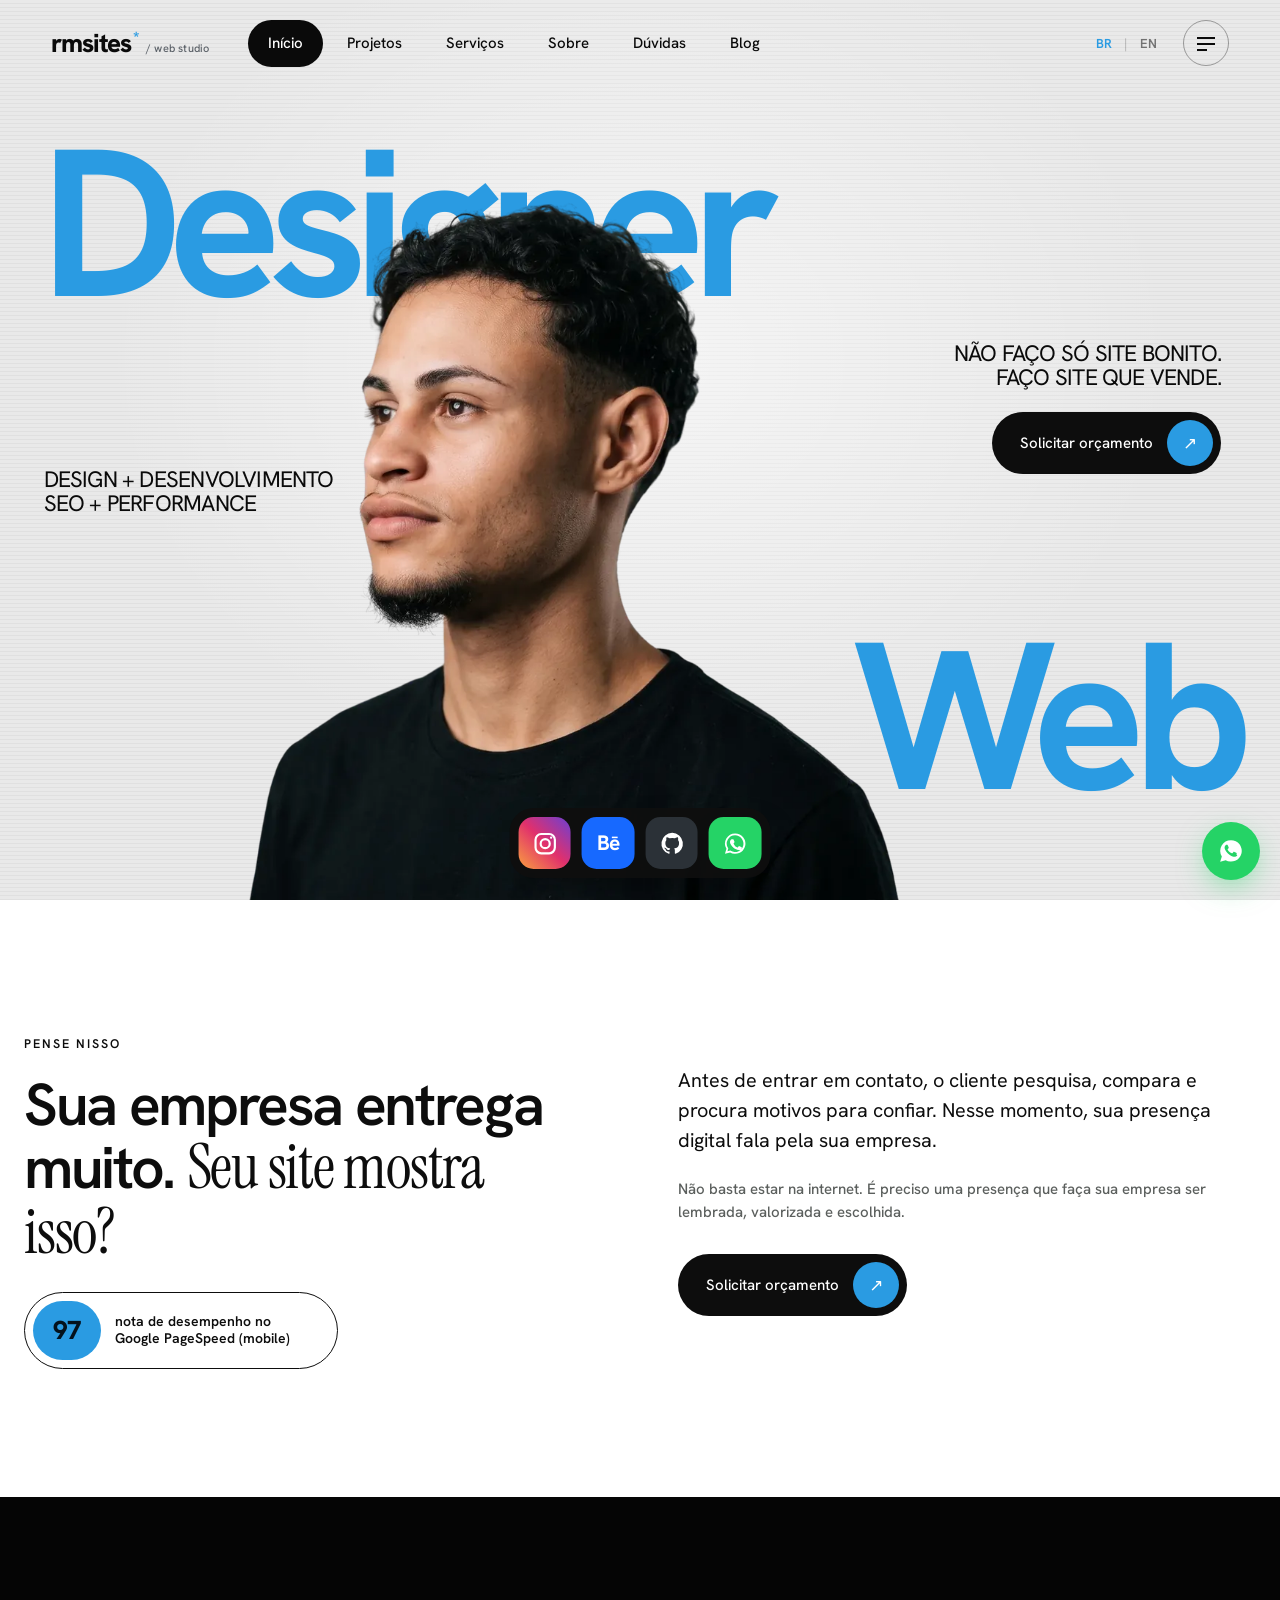
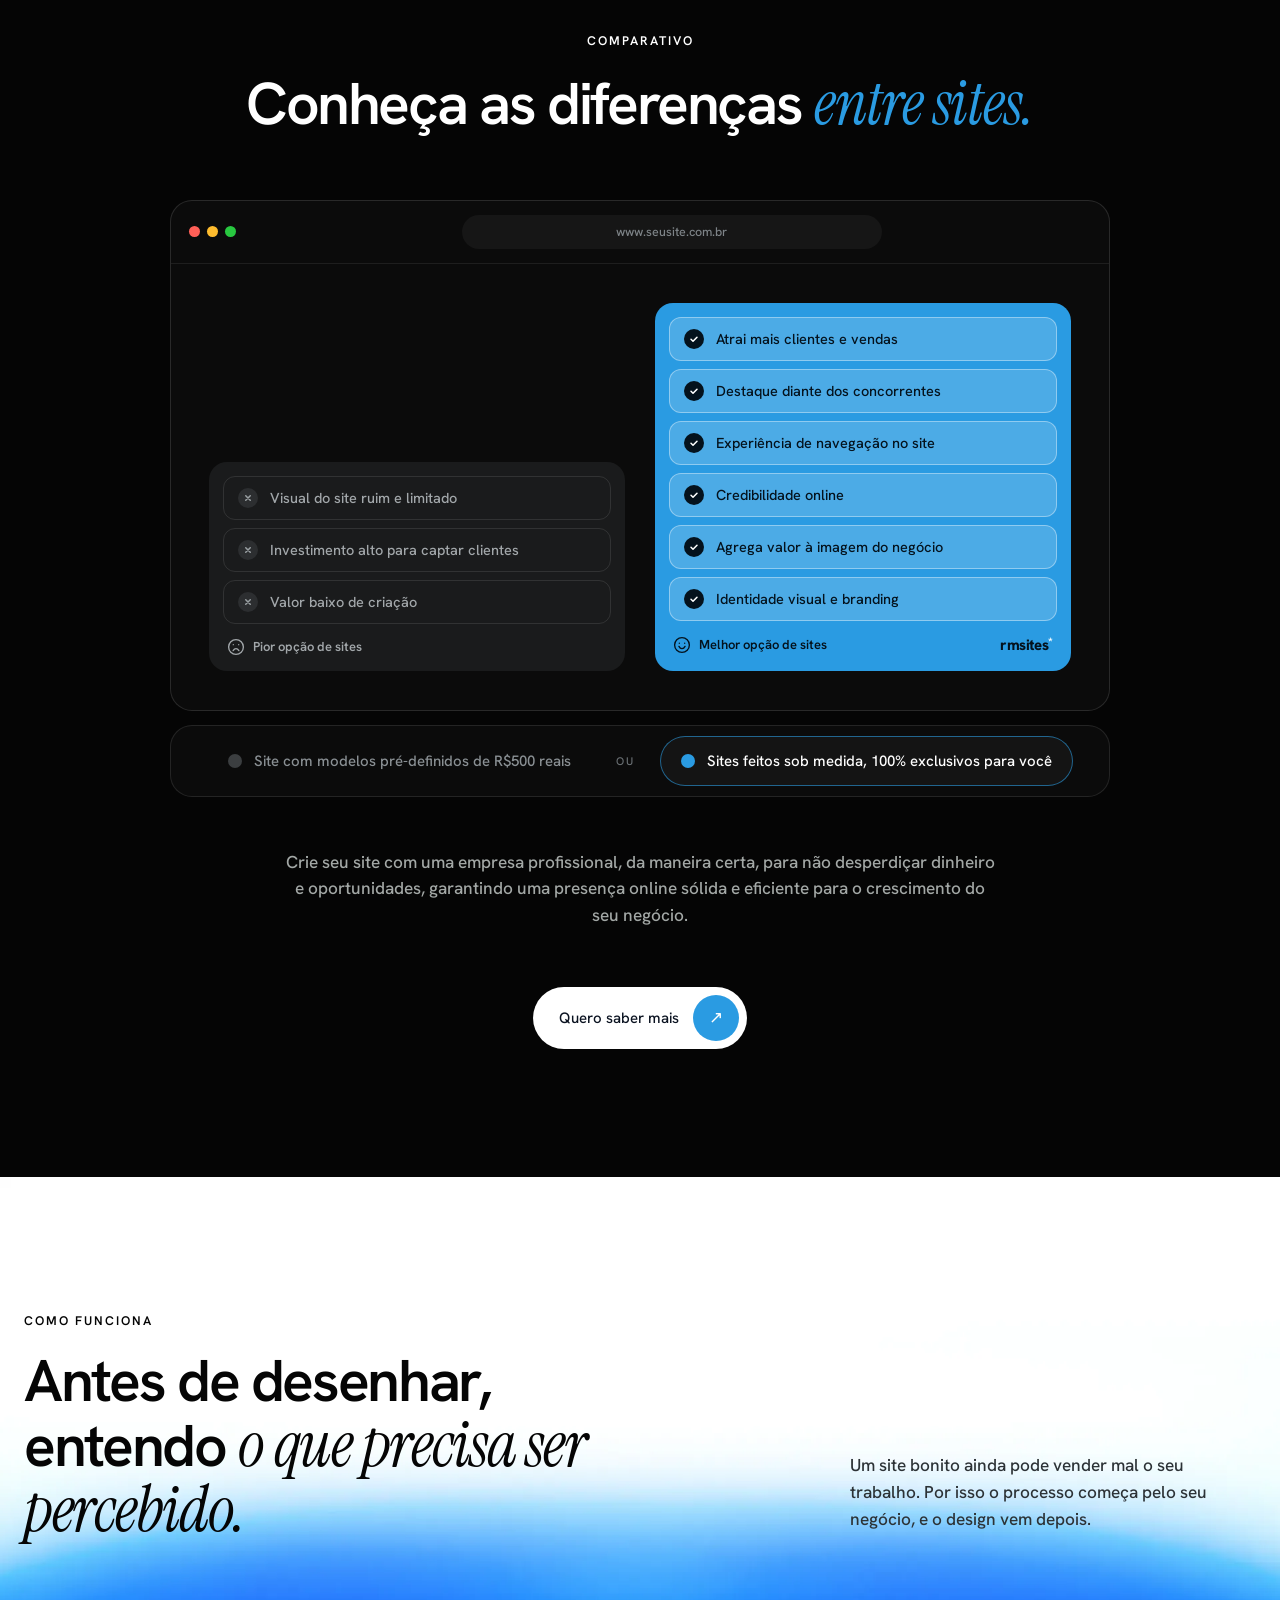
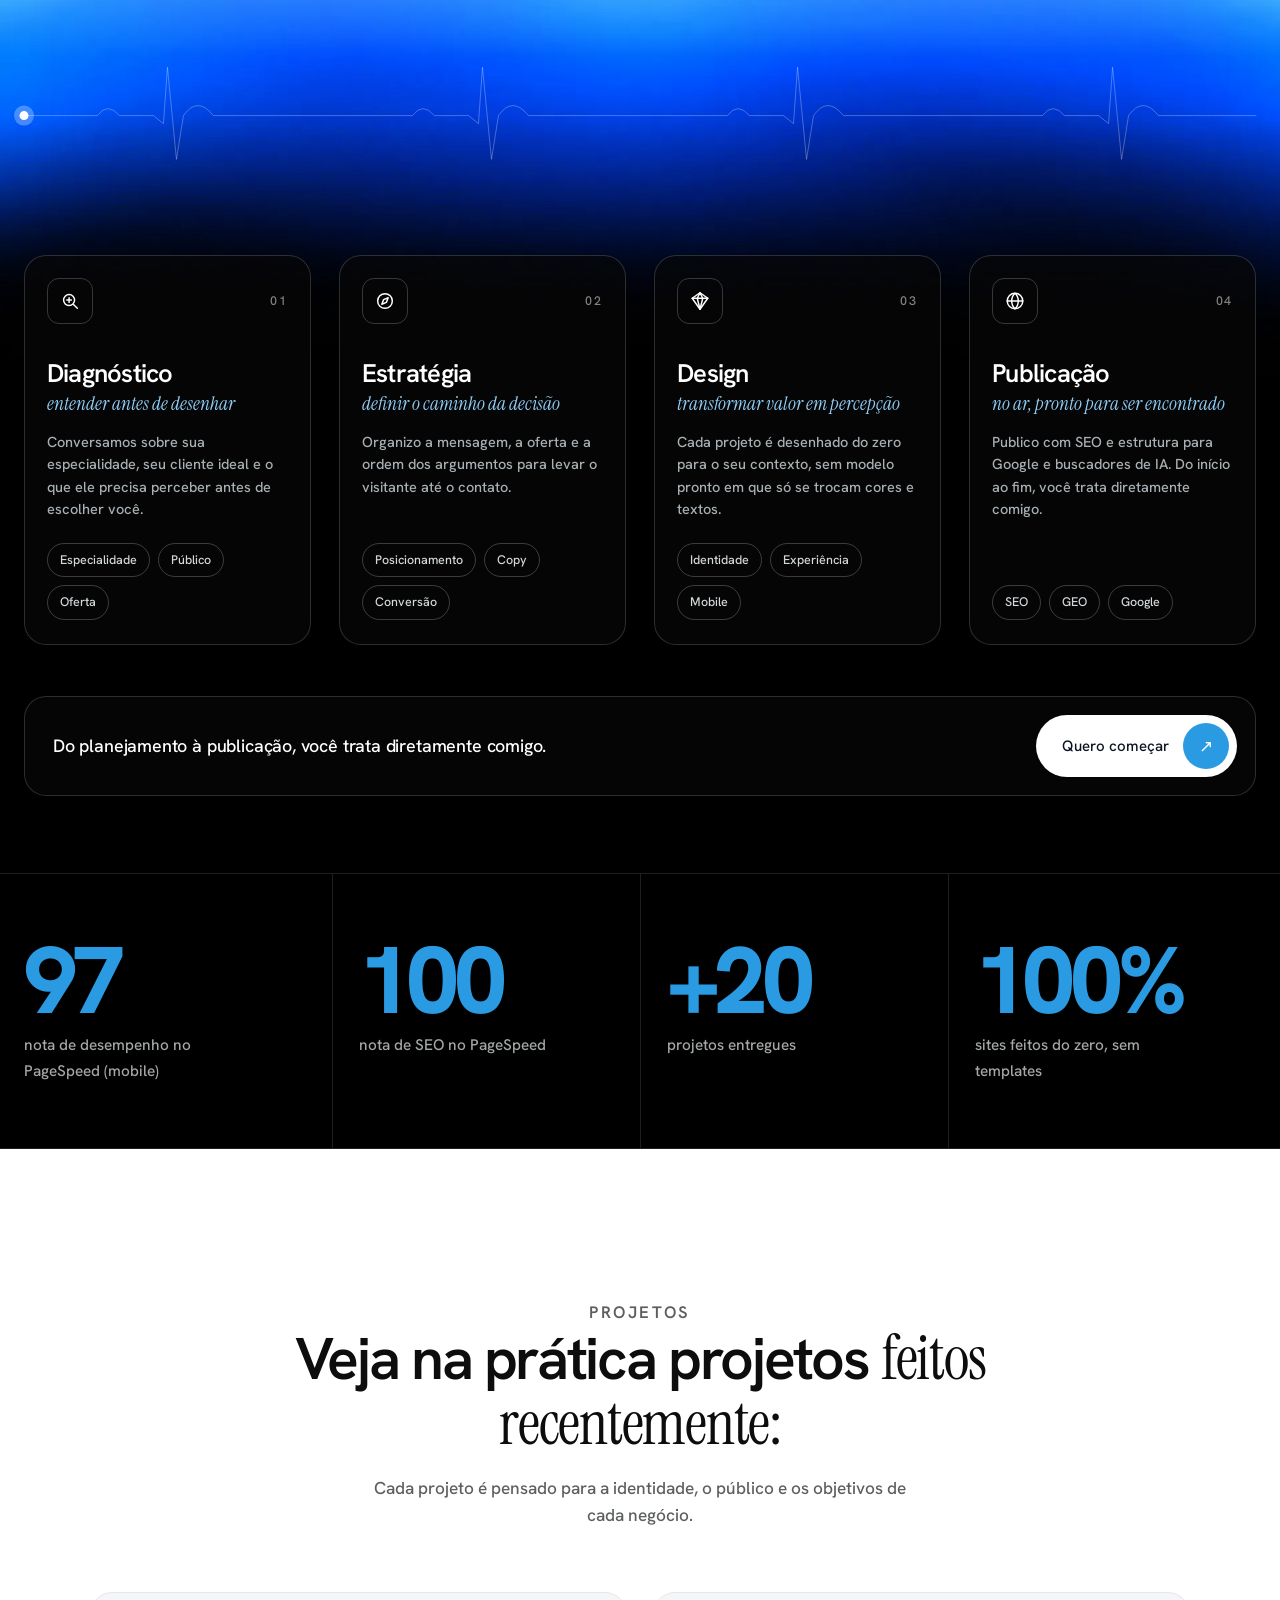
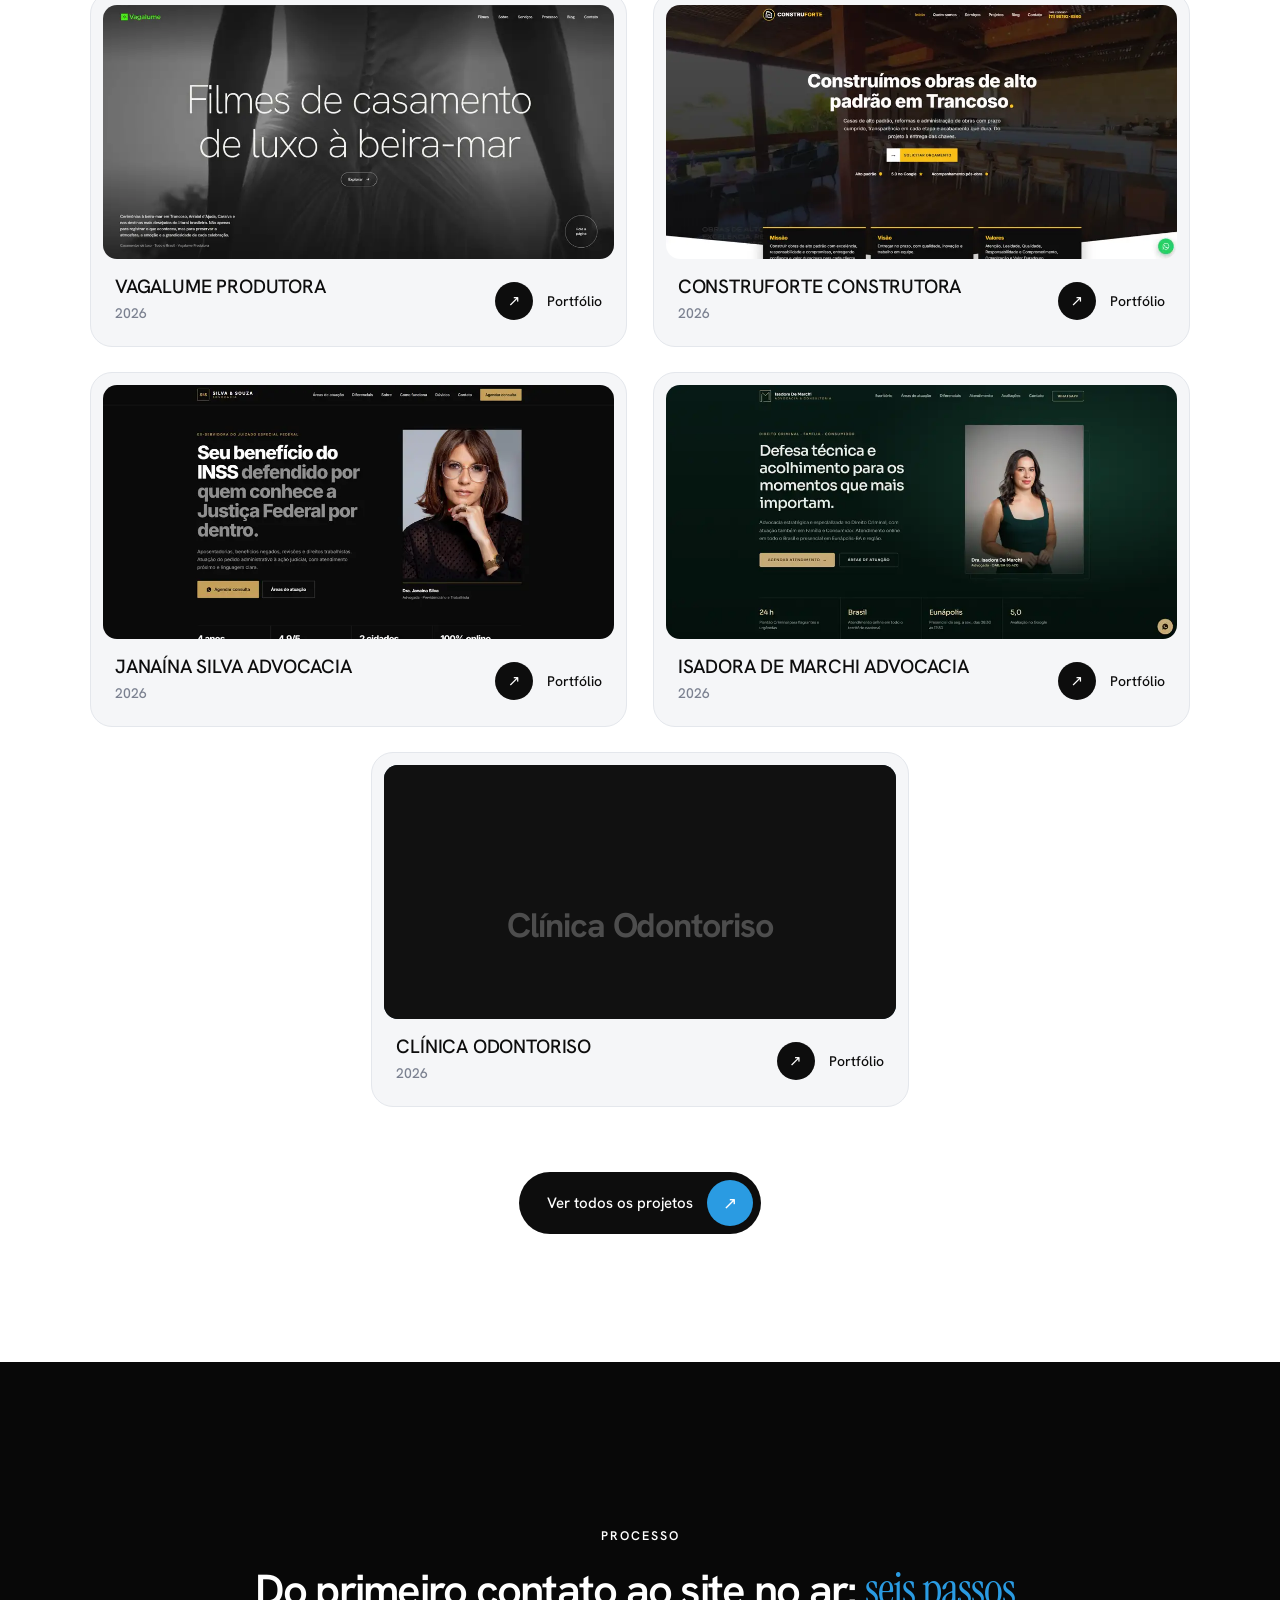
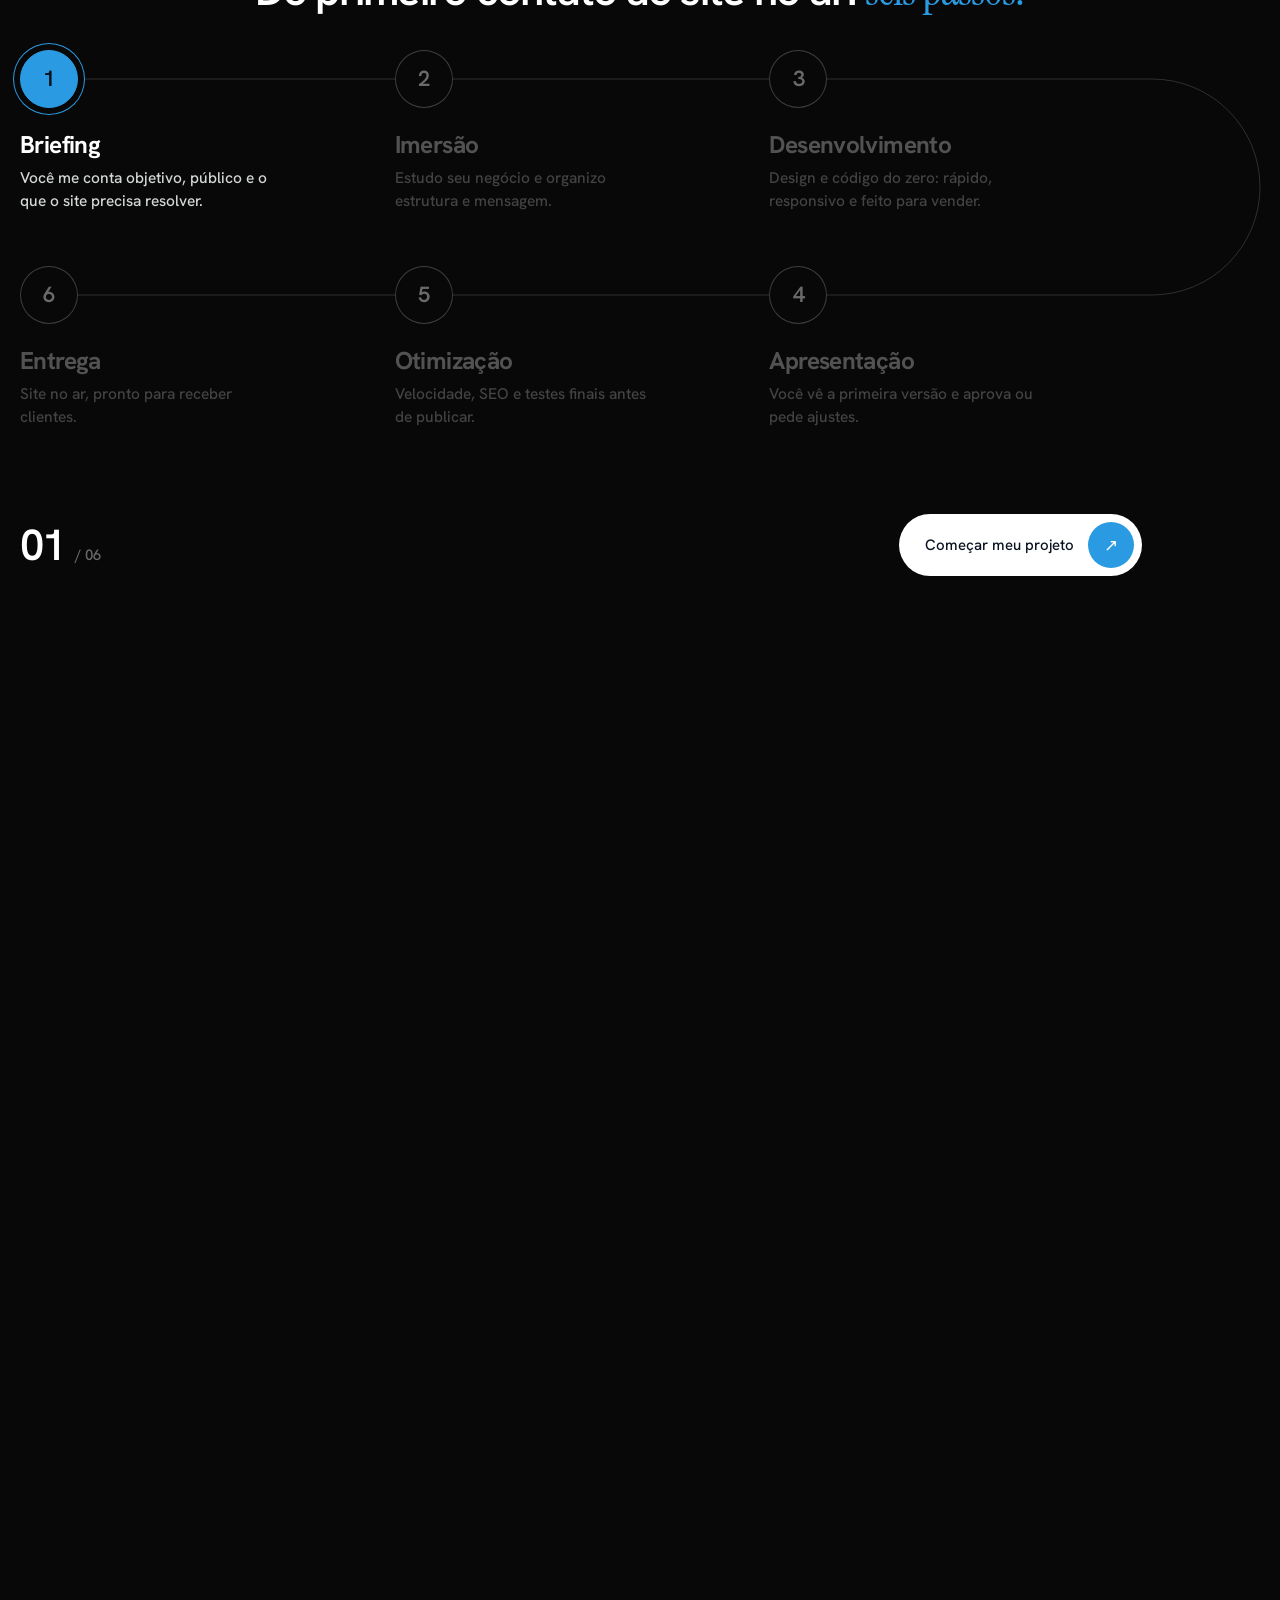
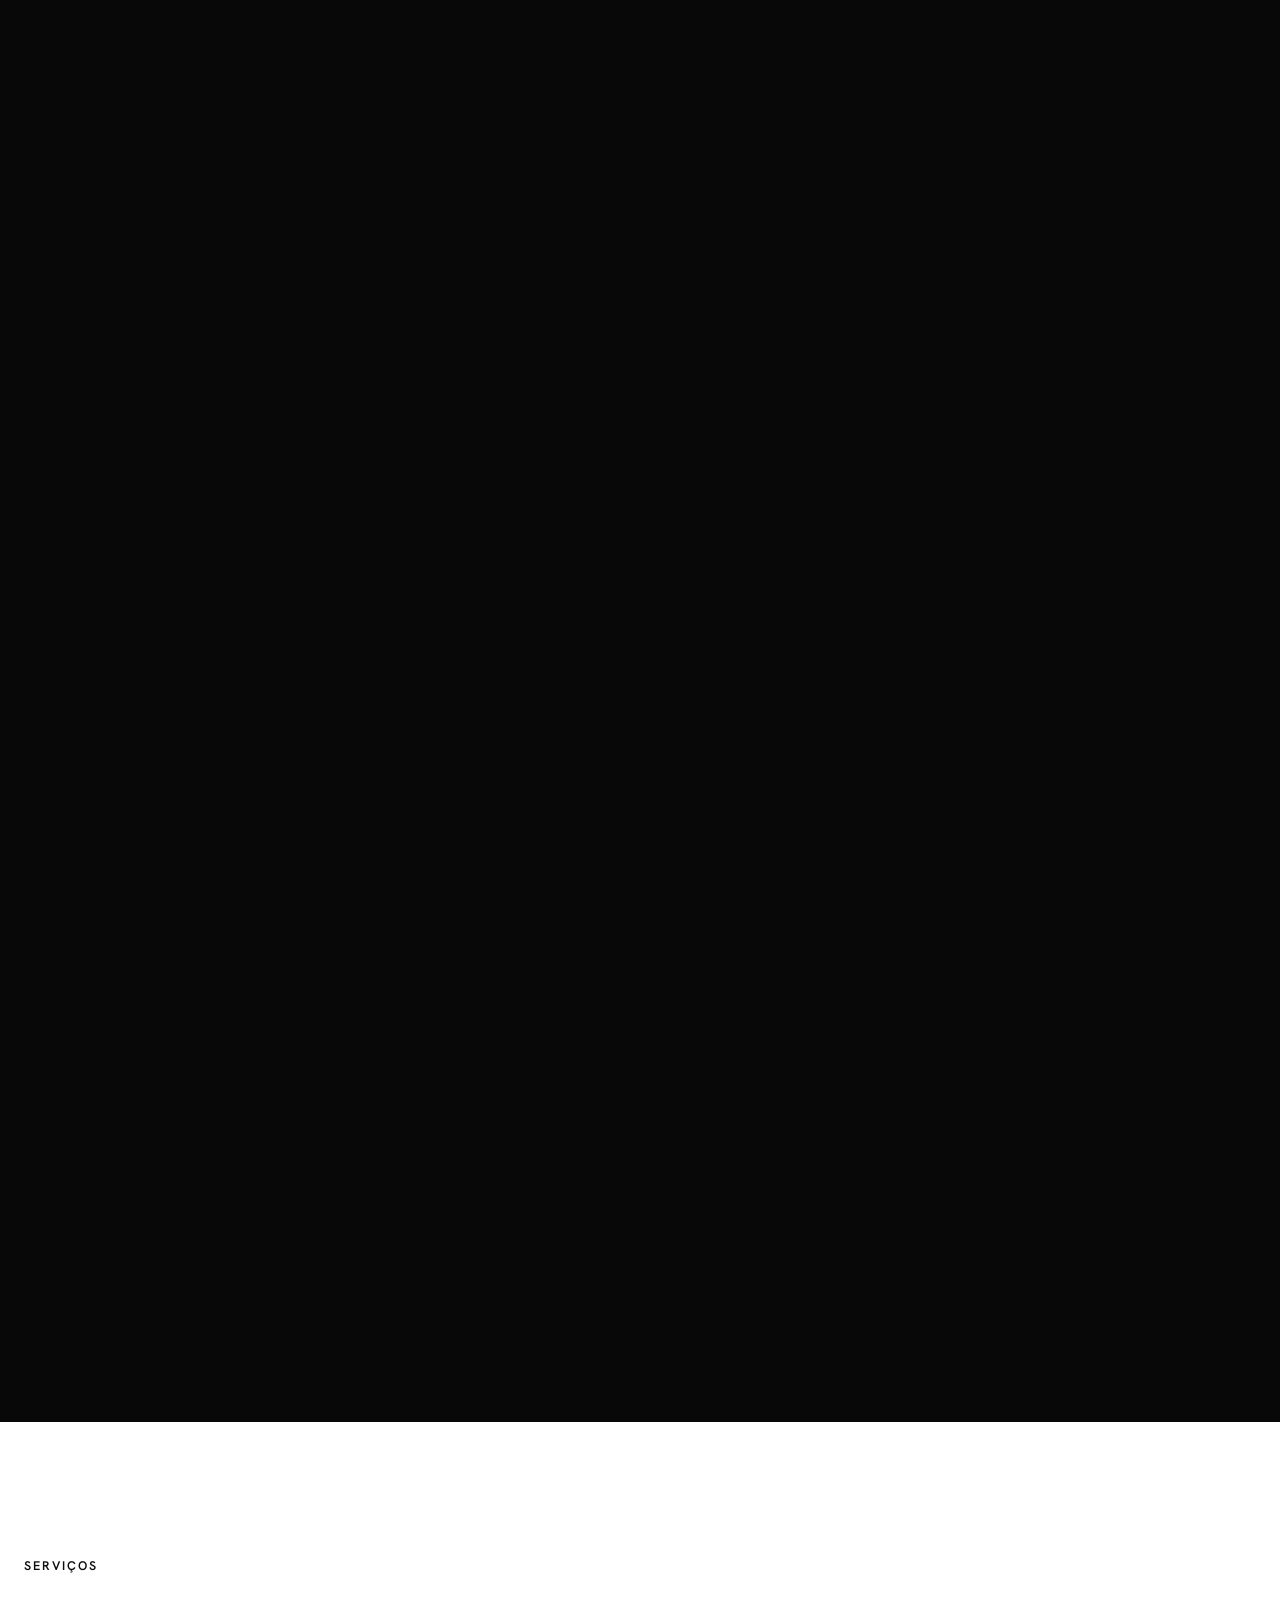
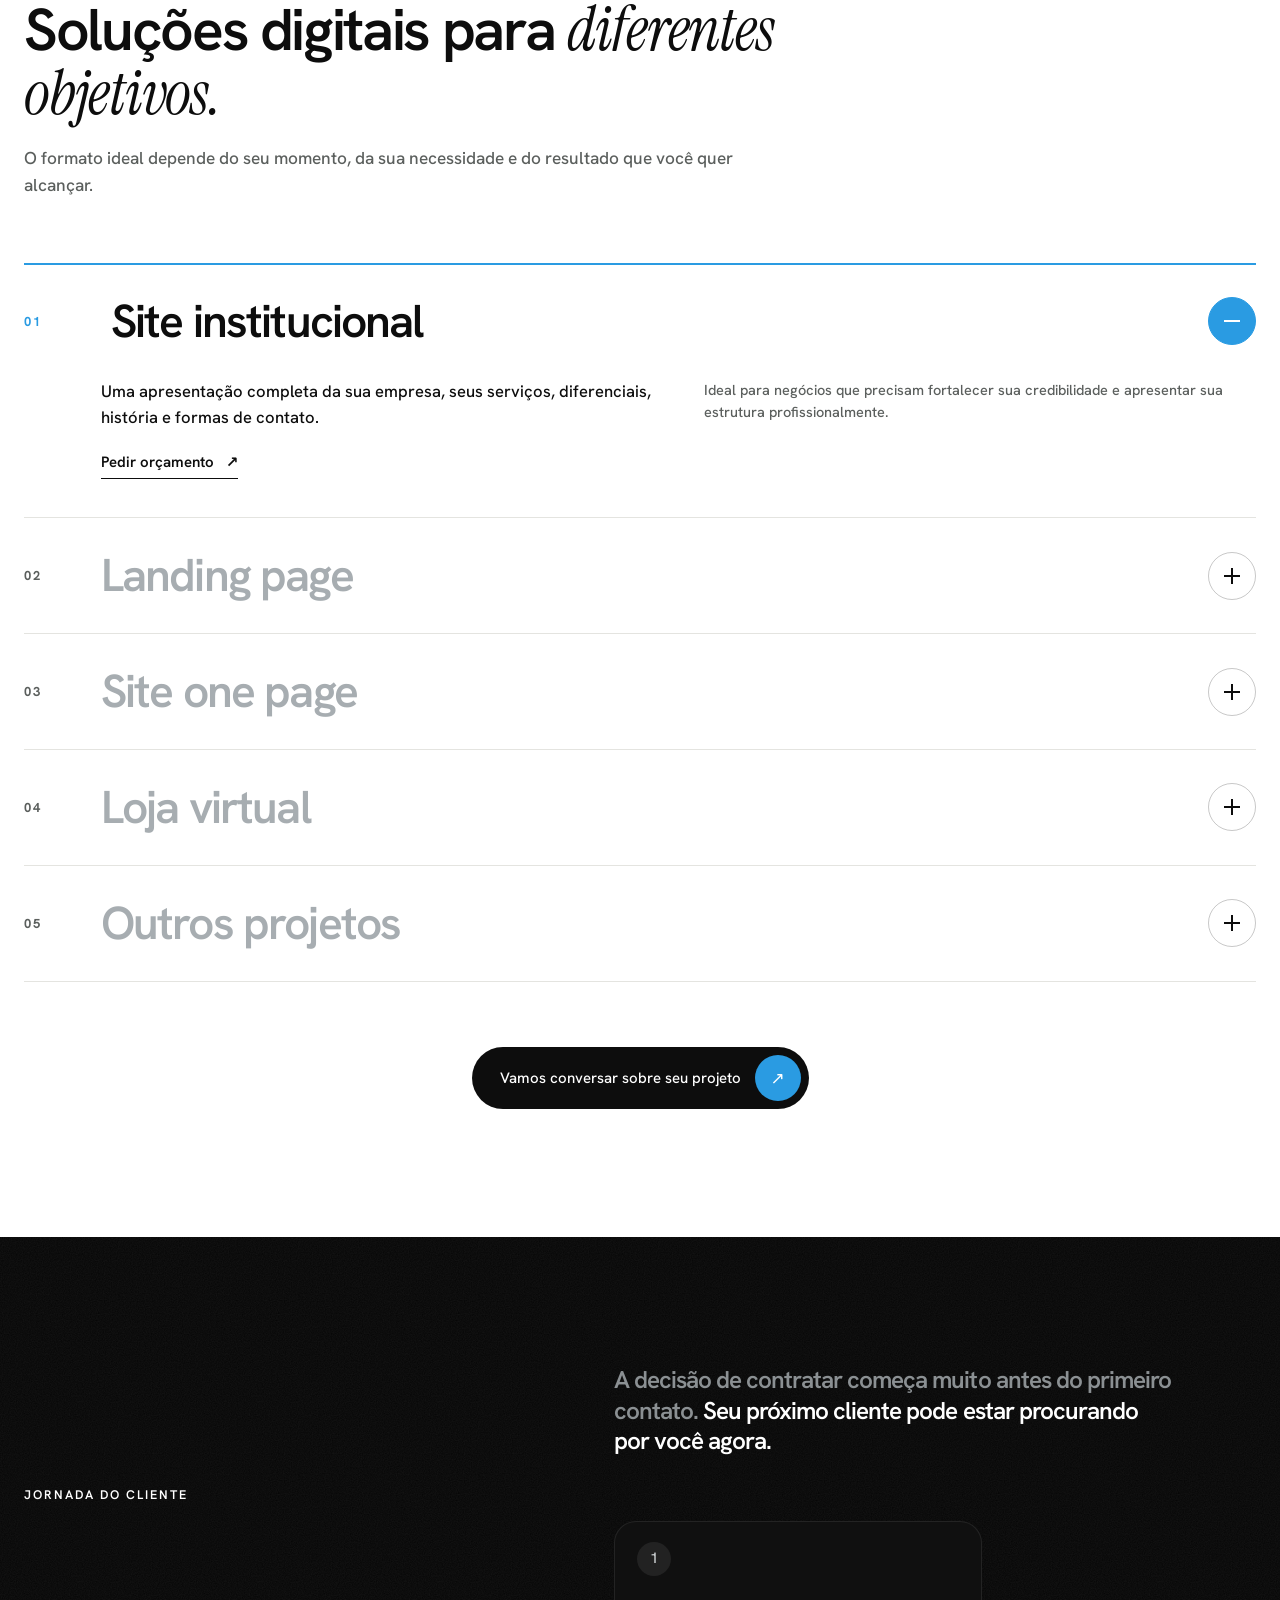
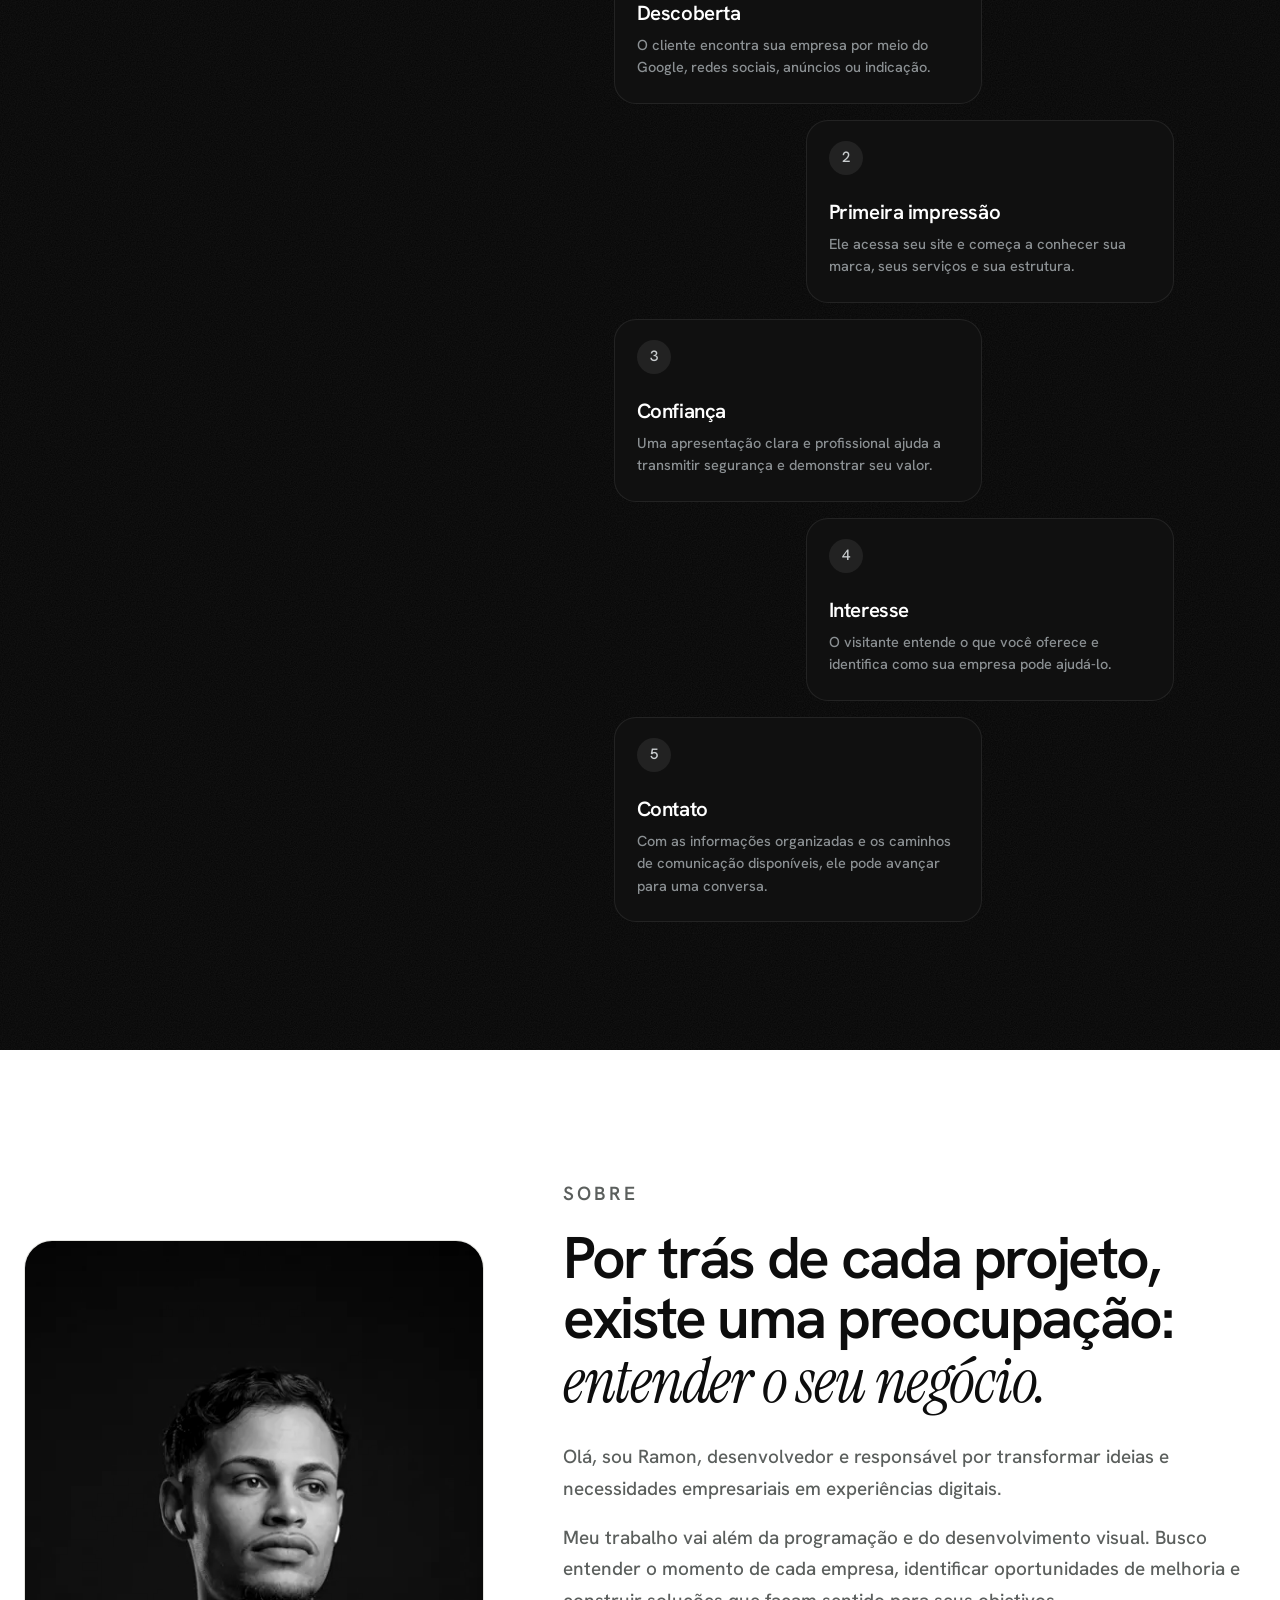
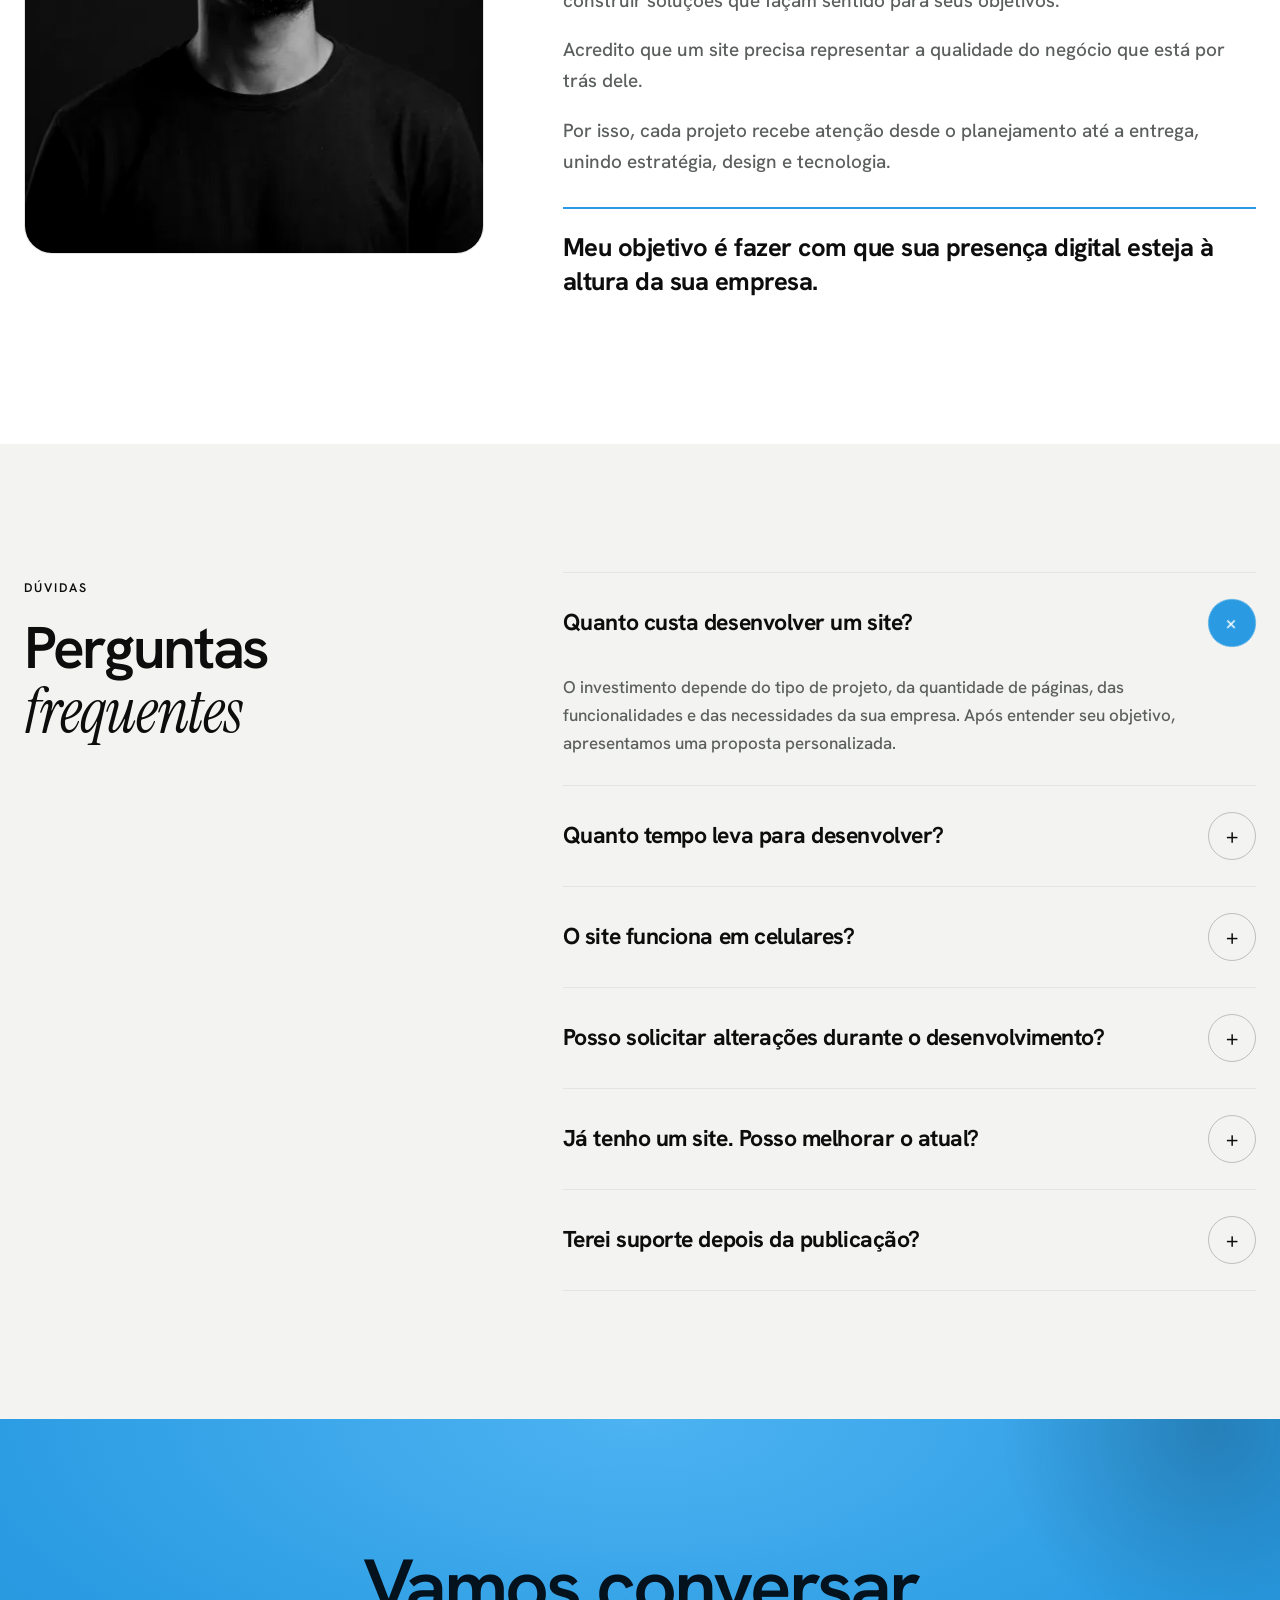
==== commit 0ee2f8e5: "Adiciona link do Blog ao menu principal e ao menu mobile Co-Authored-By: Claude Sonnet 5.5 <noreply@" ====
--- a/index.html
+++ b/index.html
@@ -285,7 +285,7 @@
 <a class="skip" href="#conteudo">Pular para o conteúdo</a>
 
 <header class="header" id="topo">
-  <div class="header__l"><a class="brand" href="#topo" aria-label="RM SITES, página inicial">rm<span>sites</span><i>*</i><small>/ web studio</small></a><nav class="pnav" aria-label="Principal"><a class="is-on" href="#topo" data-en="Home">Início</a><a href="#projetos" data-en="Projects">Projetos</a><a href="#servicos" data-en="Services">Serviços</a><a href="#sobre" data-en="About">Sobre</a><a href="#duvidas" data-en="FAQ">Dúvidas</a></nav></div>
+  <div class="header__l"><a class="brand" href="#topo" aria-label="RM SITES, página inicial">rm<span>sites</span><i>*</i><small>/ web studio</small></a><nav class="pnav" aria-label="Principal"><a class="is-on" href="#topo" data-en="Home">Início</a><a href="#projetos" data-en="Projects">Projetos</a><a href="#servicos" data-en="Services">Serviços</a><a href="#sobre" data-en="About">Sobre</a><a href="#duvidas" data-en="FAQ">Dúvidas</a><a href="/blog/" data-en="Blog">Blog</a></nav></div>
   <div class="header__right">
     <div class="lang" role="group" aria-label="Idioma"><button type="button" class="is-on" data-lang="pt" aria-pressed="true">BR</button><b>|</b><button type="button" data-lang="en" aria-pressed="false">EN</button></div>
     <button class="burger" id="burger" aria-label="Abrir menu" aria-expanded="false" aria-controls="menu"><span></span><span></span><span></span></button>
@@ -293,7 +293,7 @@
 </header>
 
 <div class="menu" id="menu" aria-hidden="true">
-  <nav aria-label="Principal"><ul><li><a href="#topo" data-en="Home"><i>01</i>Início</a></li><li><a href="#projetos" data-en="Projects"><i>02</i>Projetos</a></li><li><a href="#servicos" data-en="Services"><i>03</i>Serviços</a></li><li><a href="#sobre" data-en="About"><i>04</i>Sobre</a></li><li><a href="#contato" data-en="Contact"><i>05</i>Contato</a></li></ul></nav>
+  <nav aria-label="Principal"><ul><li><a href="#topo" data-en="Home"><i>01</i>Início</a></li><li><a href="#projetos" data-en="Projects"><i>02</i>Projetos</a></li><li><a href="#servicos" data-en="Services"><i>03</i>Serviços</a></li><li><a href="#sobre" data-en="About"><i>04</i>Sobre</a></li><li><a href="#contato" data-en="Contact"><i>05</i>Contato</a></li><li><a href="/blog/" data-en="Blog"><i>06</i>Blog</a></li></ul></nav>
   <div class="menu__foot">
     <p data-en="Let's talk?">Vamos conversar?</p>
     <a href="https://wa.me/5573981598854?text=Ol%C3%A1%20Ramon%21%20Vi%20seu%20site%20e%20quero%20conversar." target="_blank" rel="noopener">WhatsApp</a>
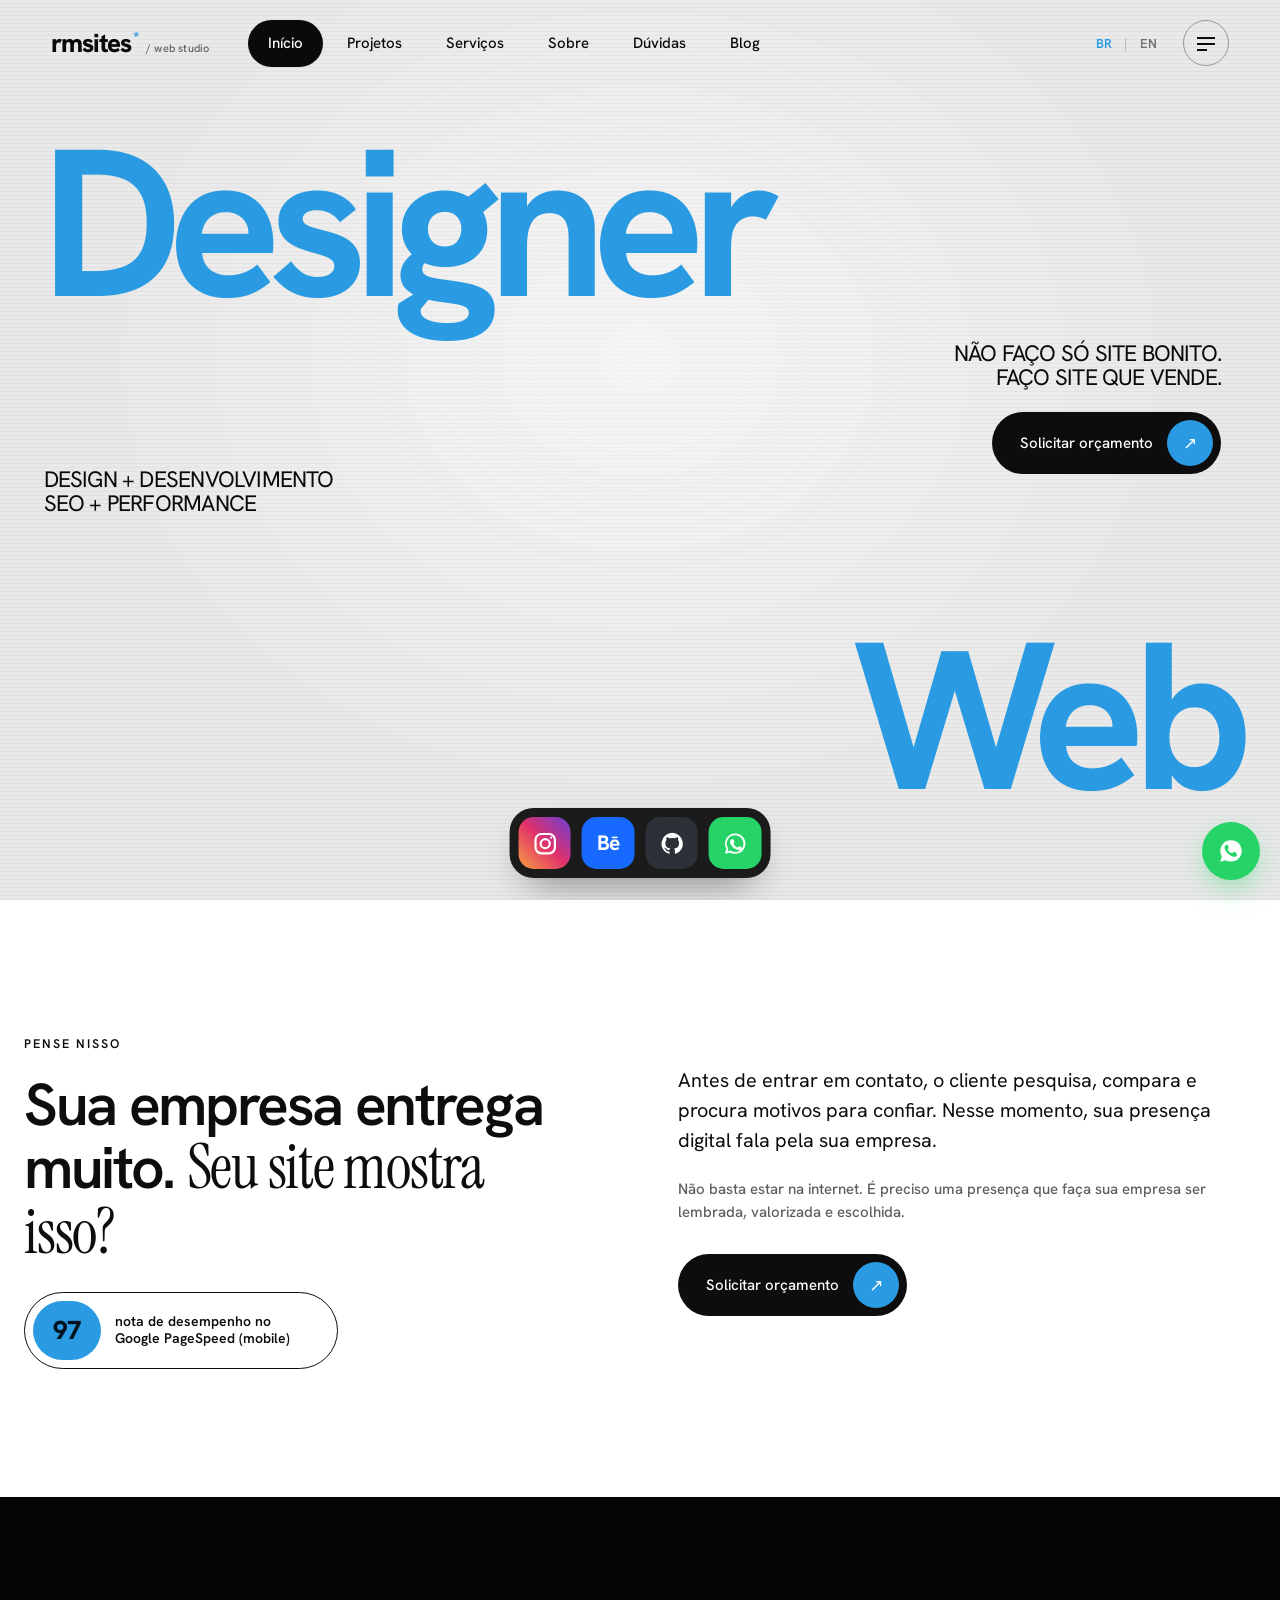
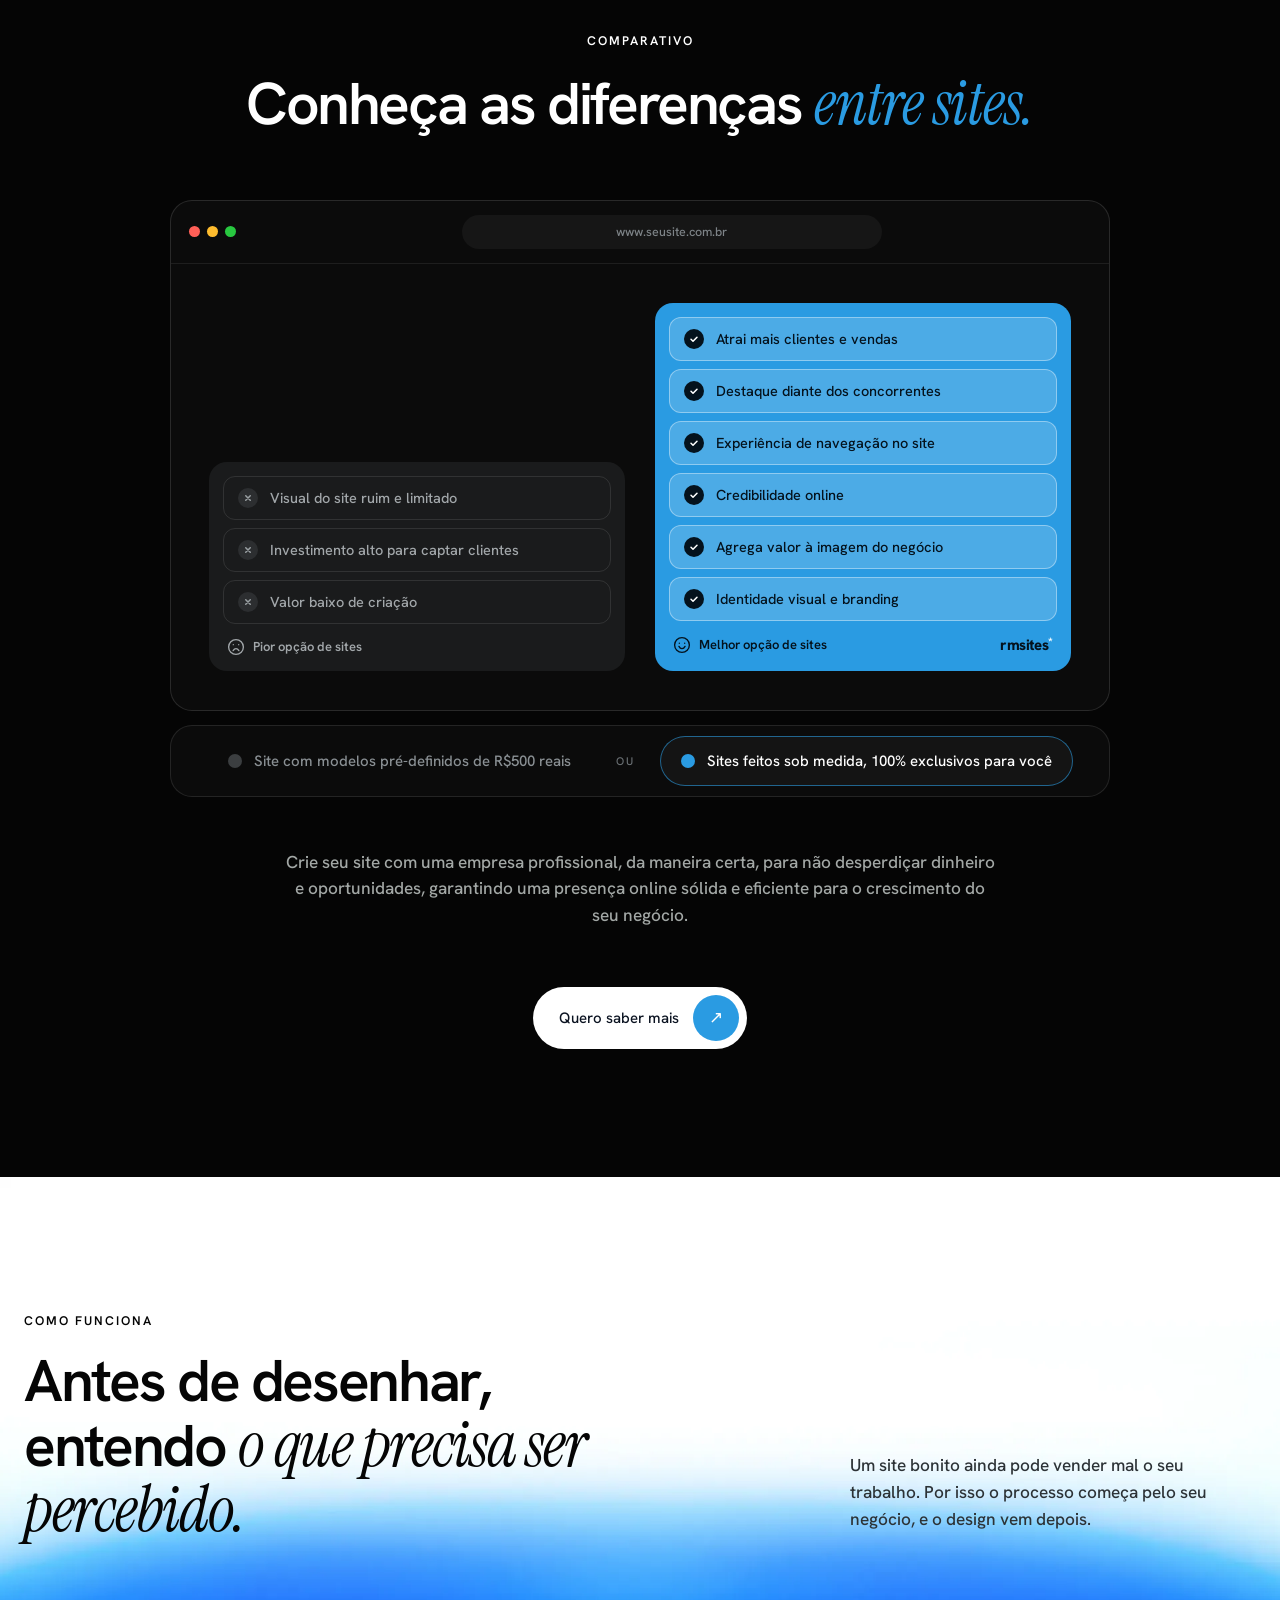
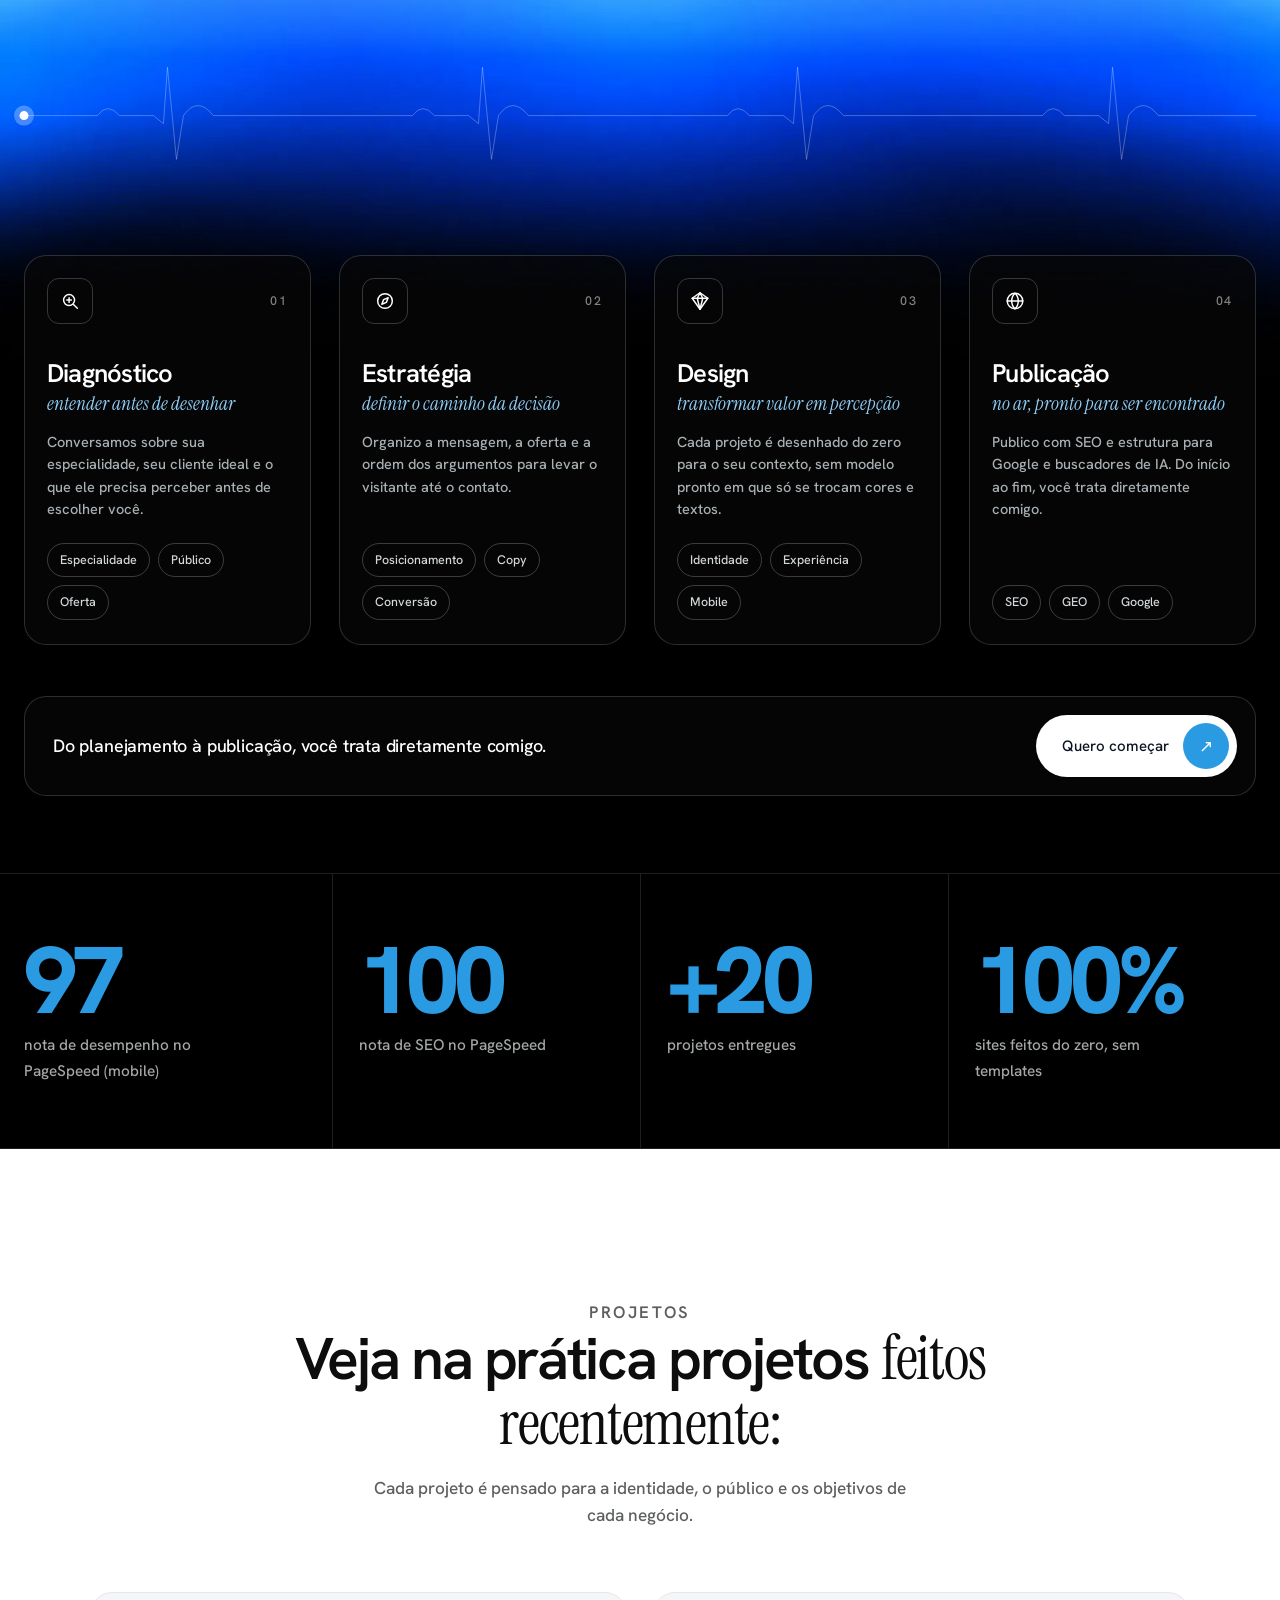
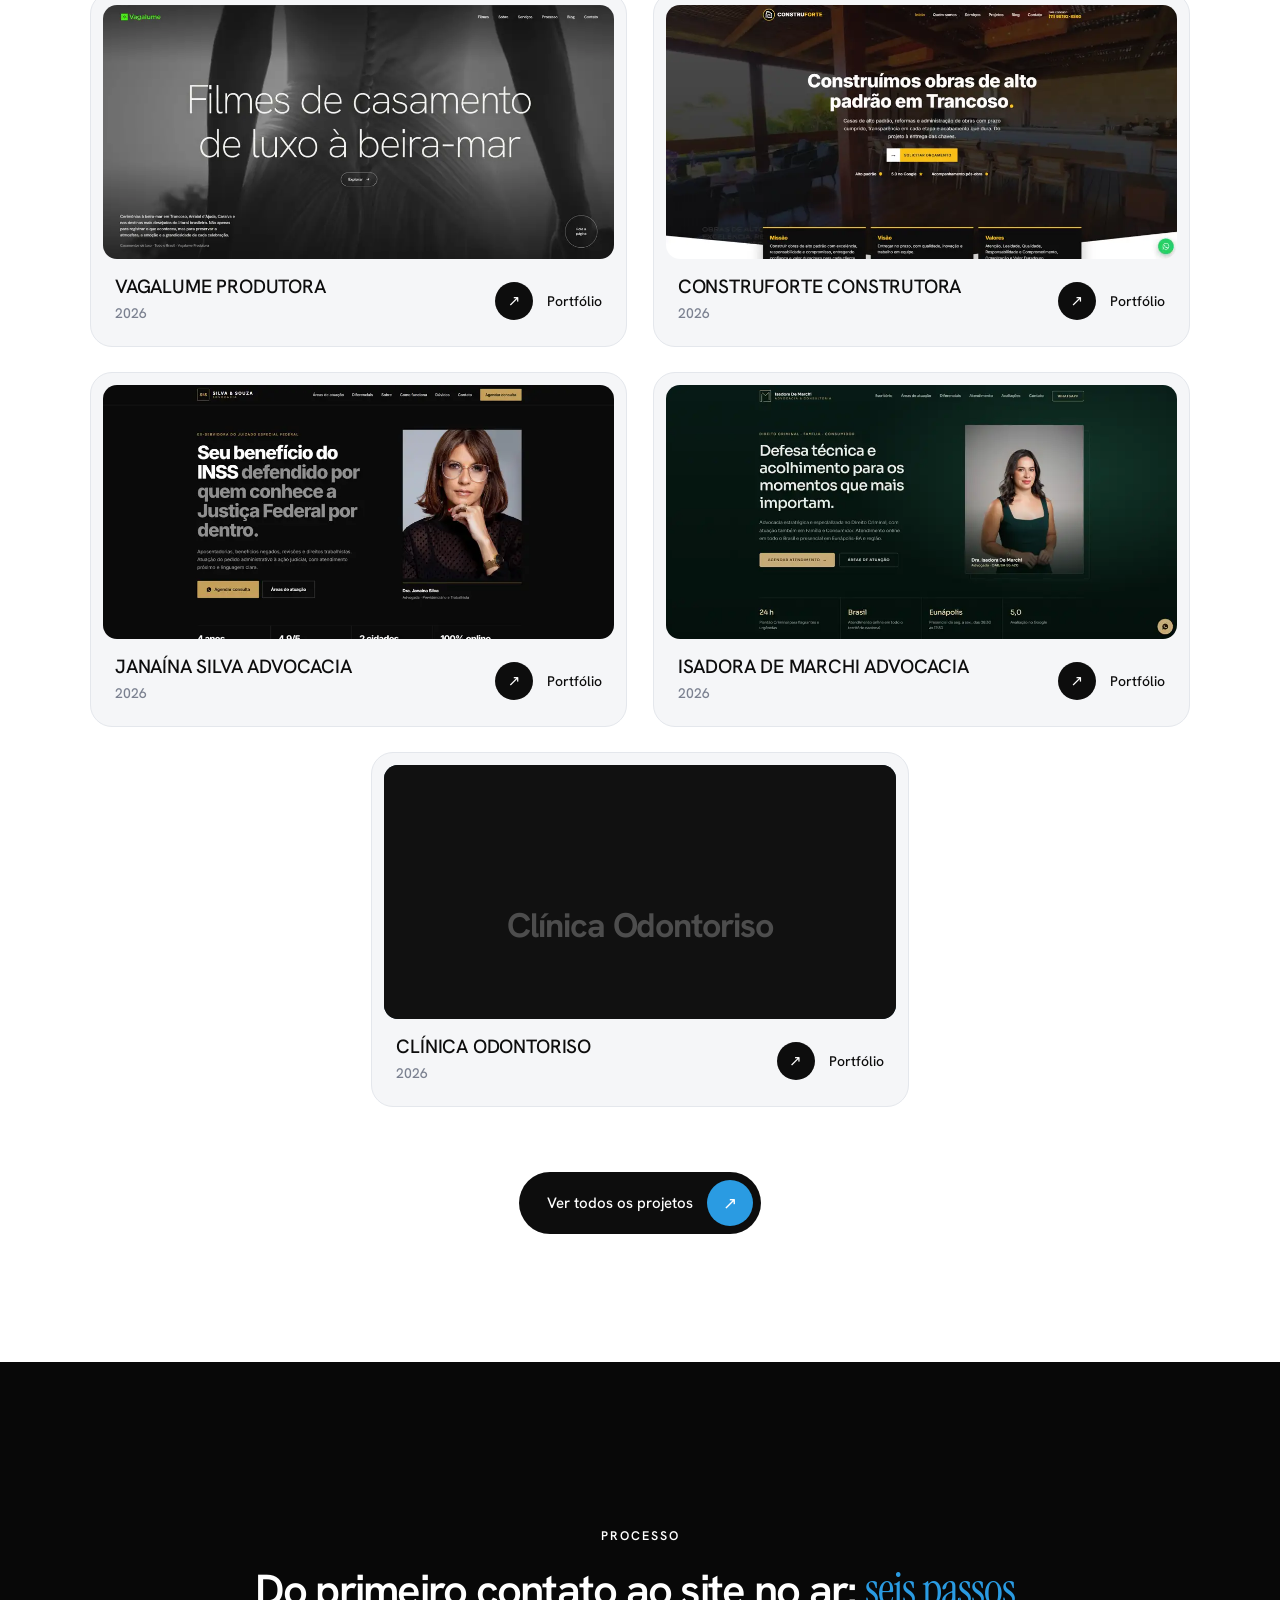
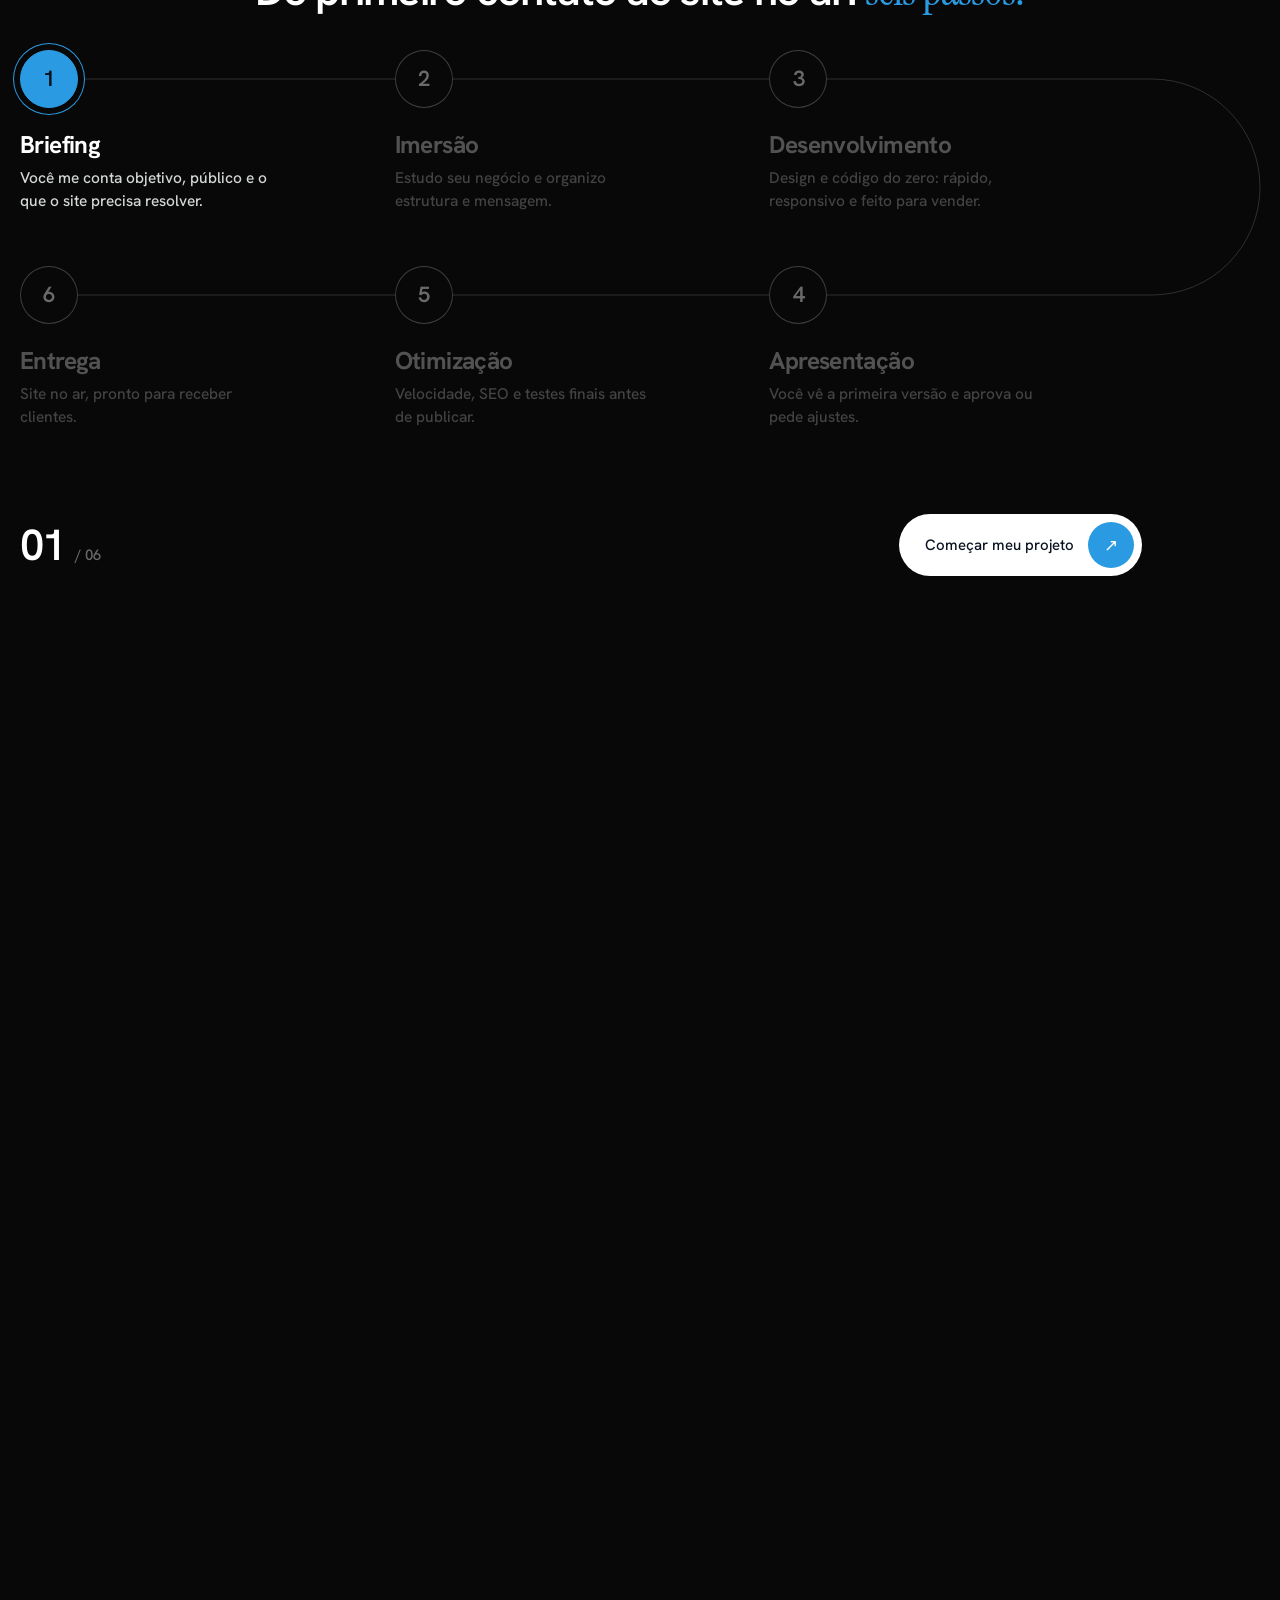
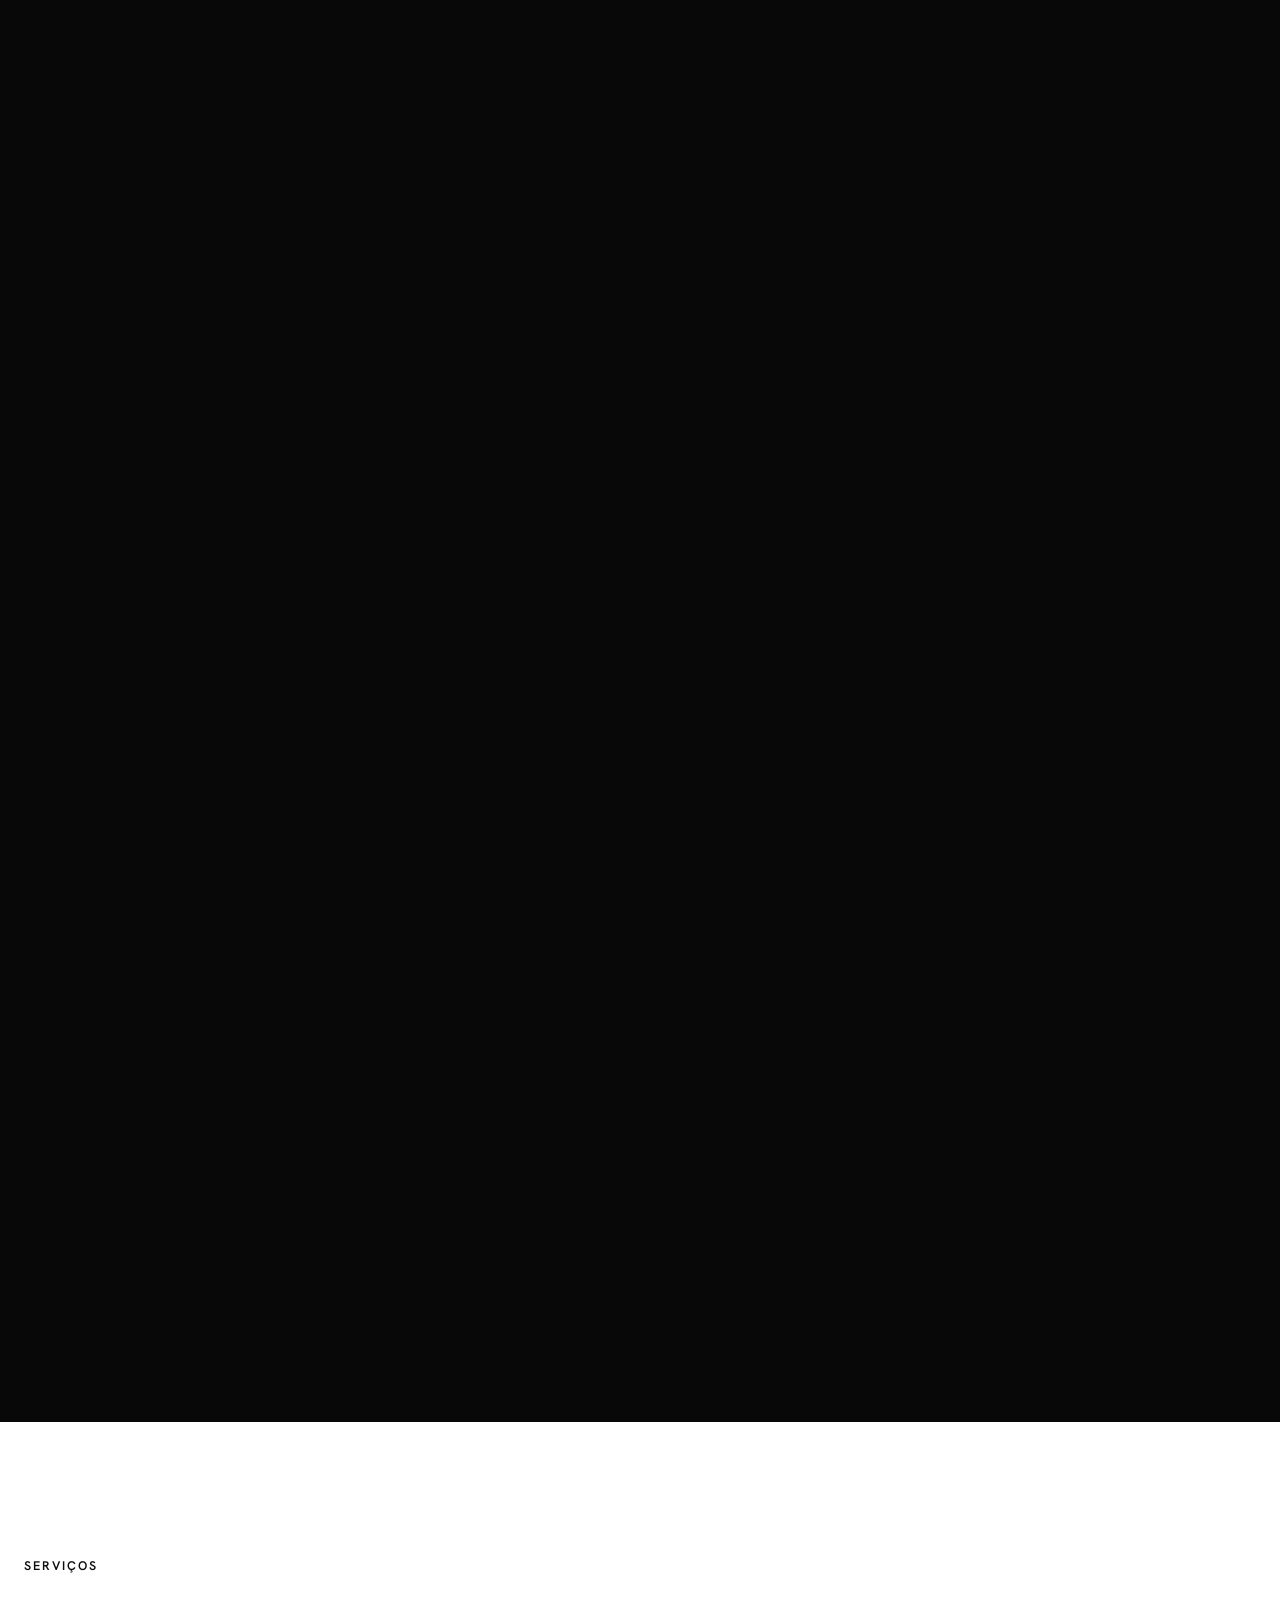
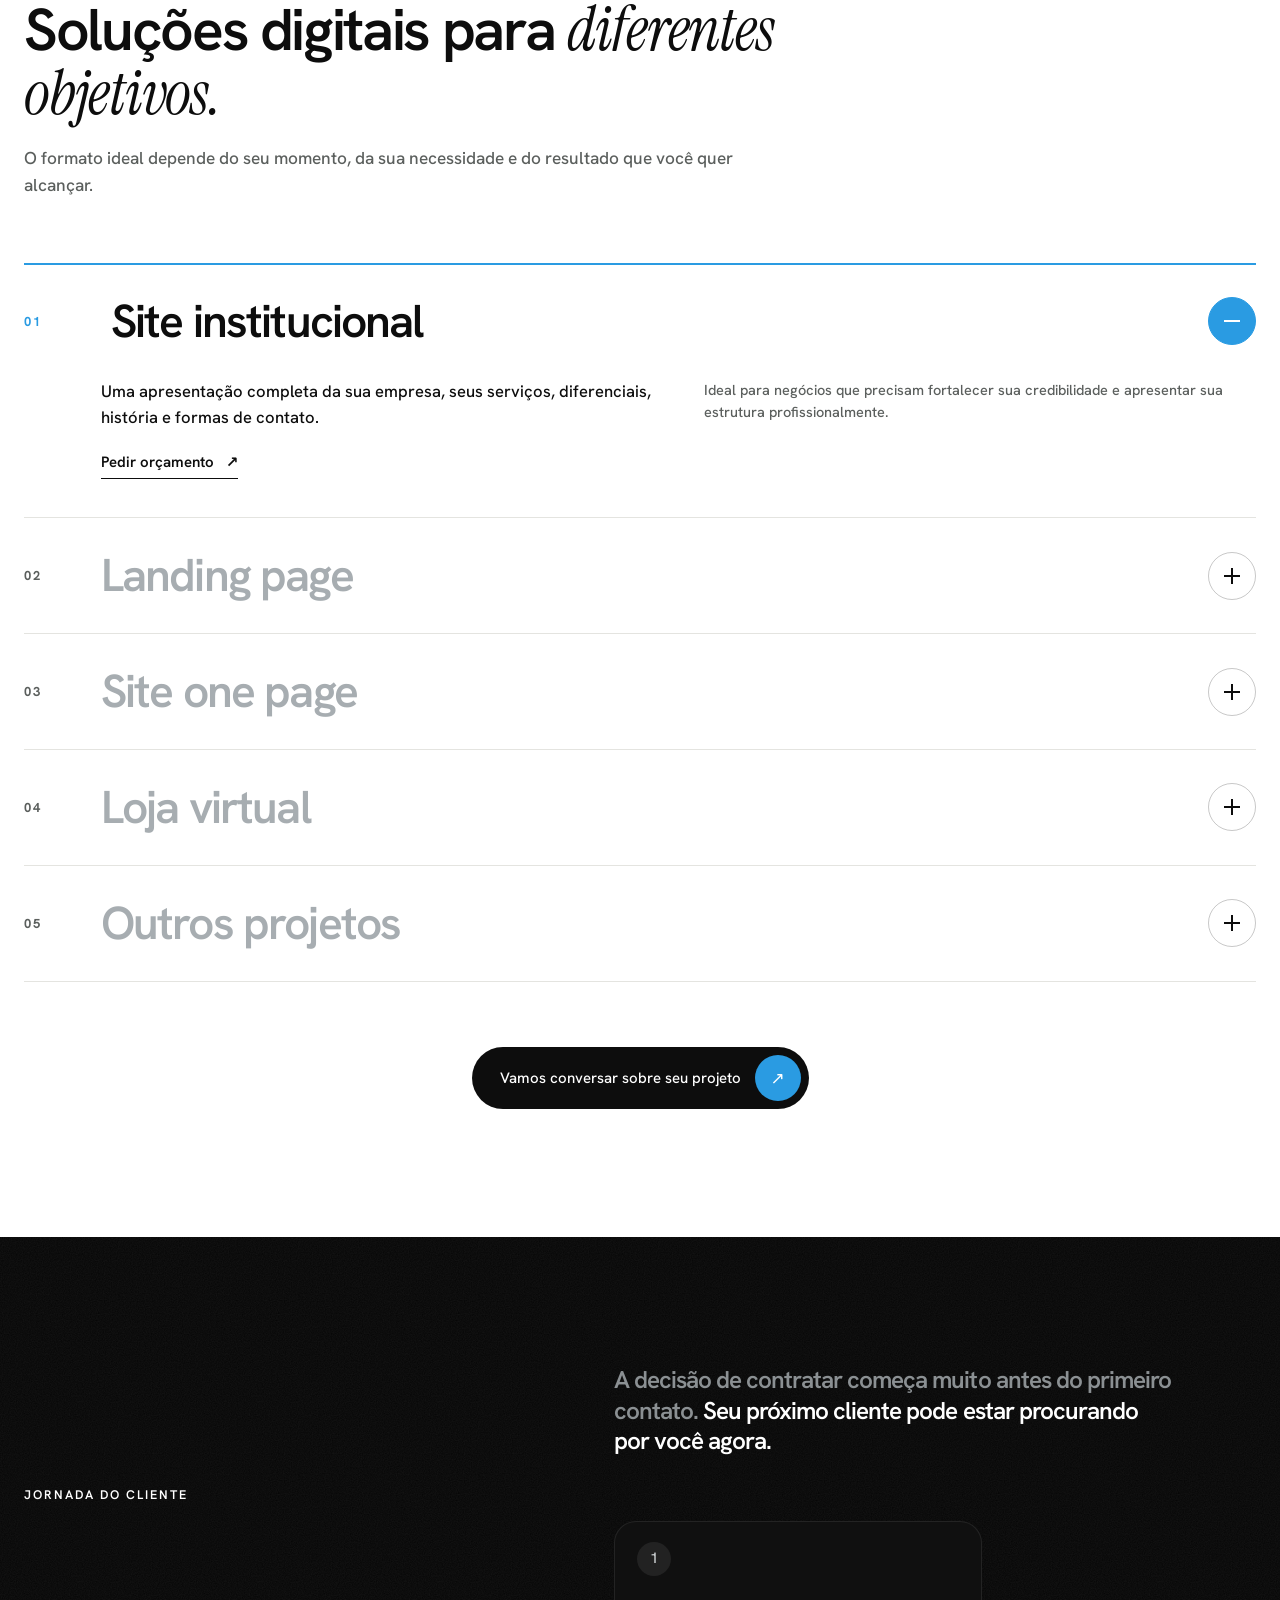
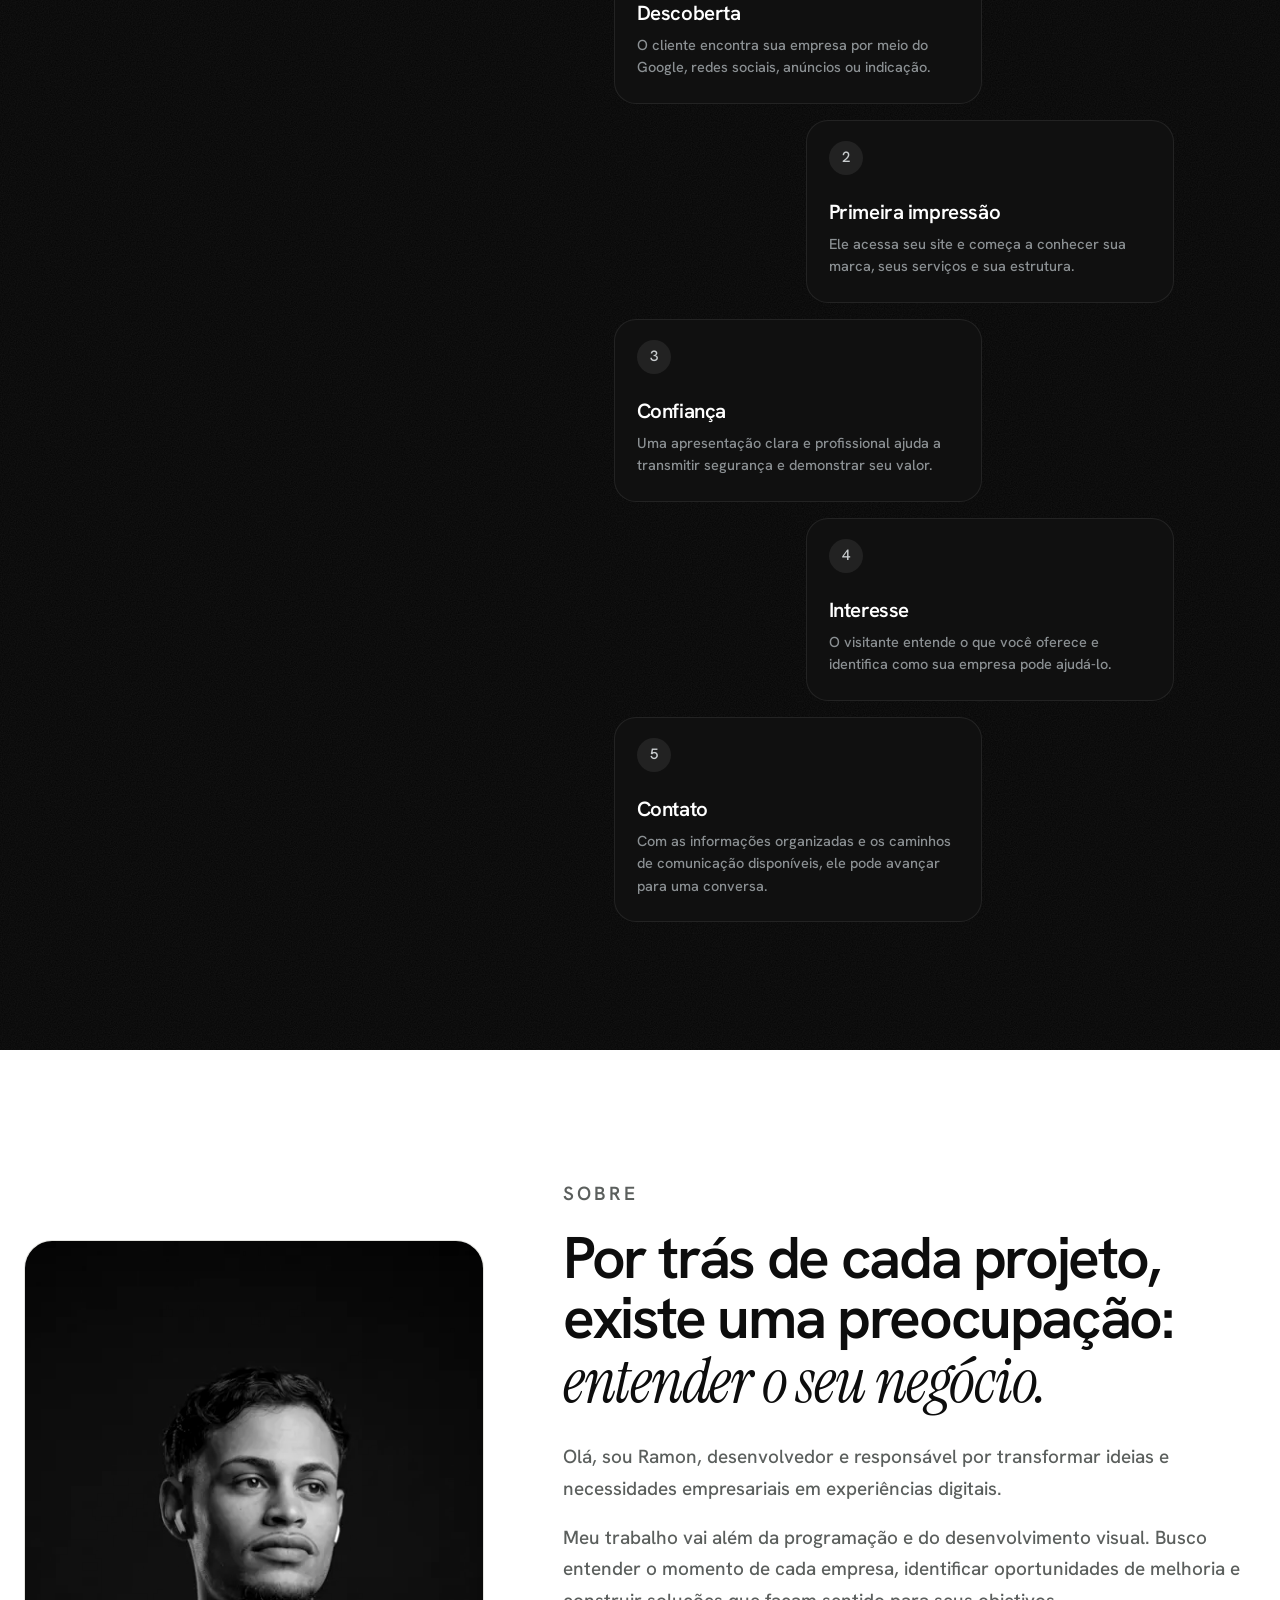
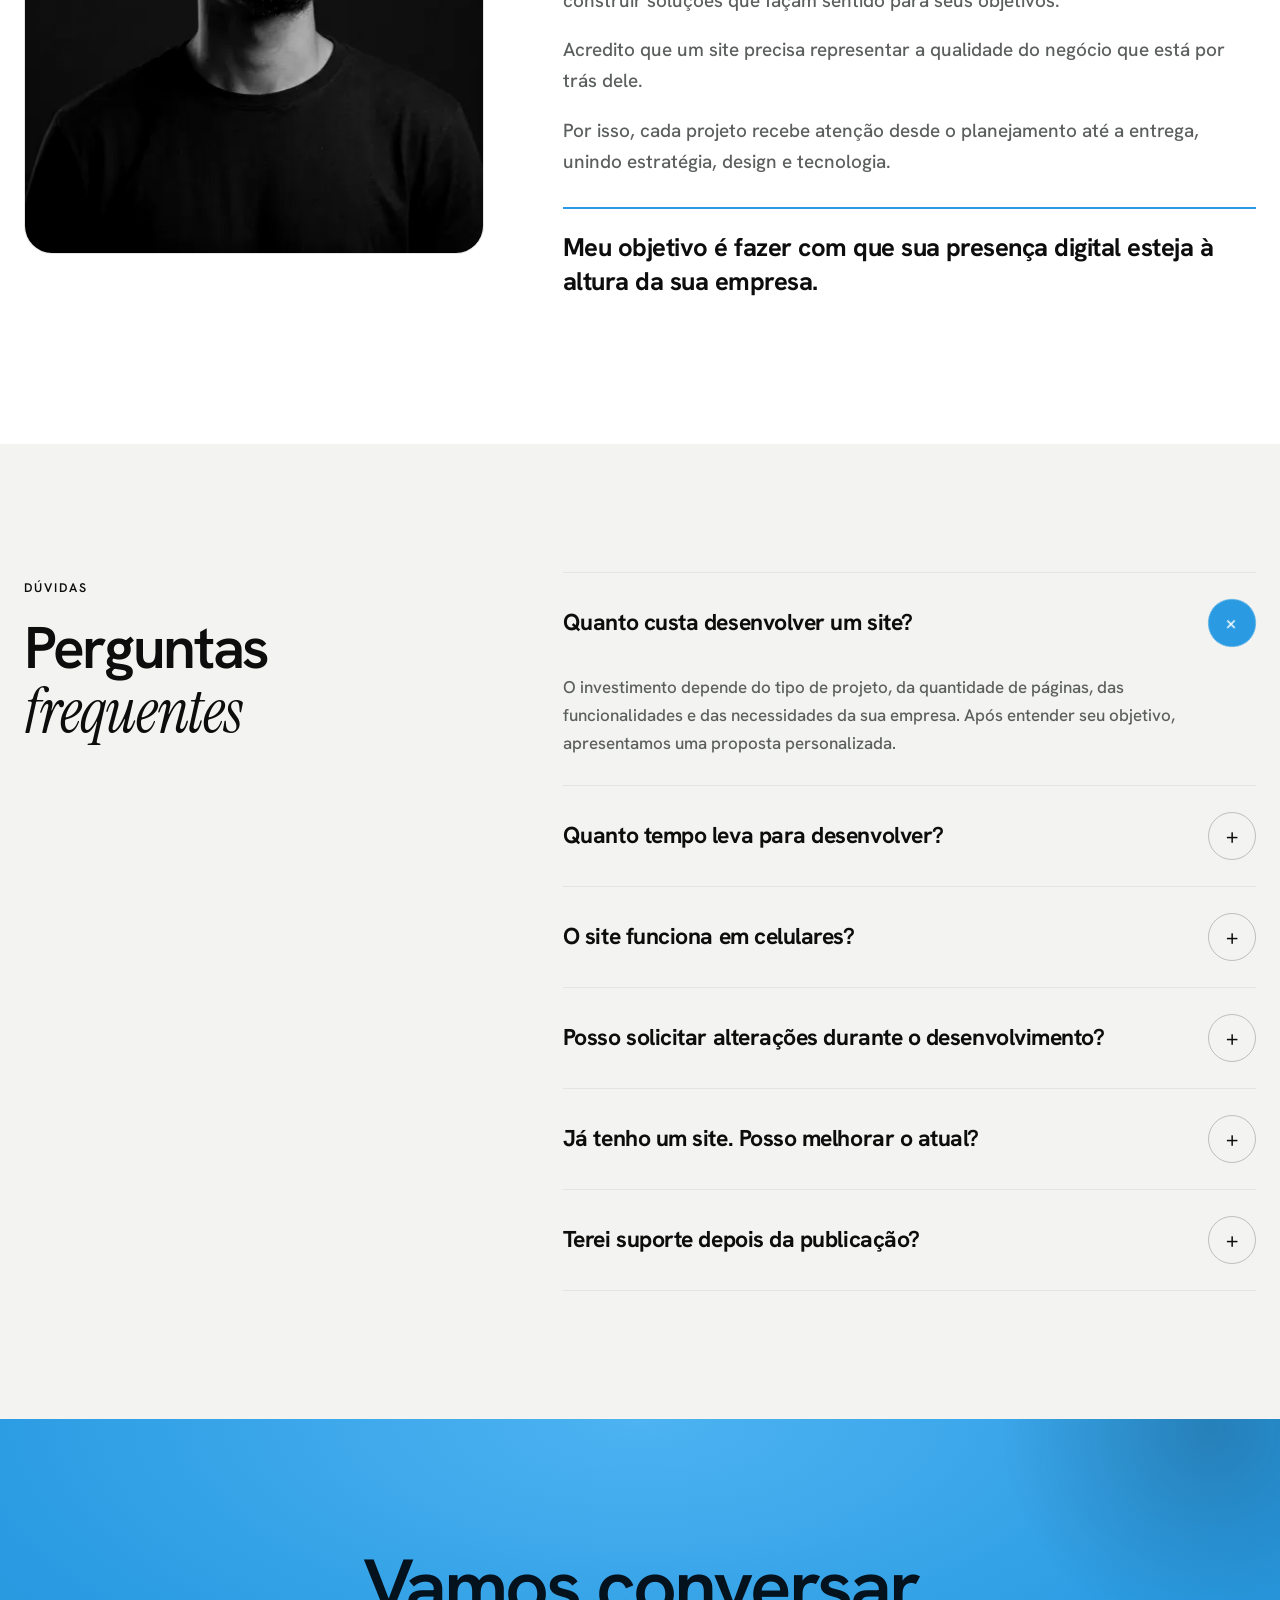
==== commit 2d463f2a: "SEO: titles curtos no blog, OG/Twitter completos, imagens OG 1200x630, linkagem interna, conteúdo pr" ====
--- a/index.html
+++ b/index.html
@@ -4,7 +4,7 @@
 <meta charset="utf-8">
 <meta name="viewport" content="width=device-width, initial-scale=1">
 <title>Criação de Sites e SEO em Eunápolis-BA | Ramon · RM SITES</title>
-<meta name="description" content="Ramon cria sites profissionais em HTML, CSS e JS com SEO e GEO para aparecer no Google e nas IAs. Atendo Eunápolis, Porto Seguro, Trancoso e todo o Brasil. Entrega em até 7 dias.">
+<meta name="description" content="Criação de sites profissionais com SEO para aparecer no Google e nas IAs. Atendo Eunápolis, Porto Seguro, Trancoso e todo o Brasil. Entrega em até 7 dias.">
 <meta name="author" content="Ramon · RM SITES">
 <meta name="robots" content="index, follow, max-image-preview:large, max-snippet:-1, max-video-preview:-1">
 <meta name="theme-color" content="#050505">
